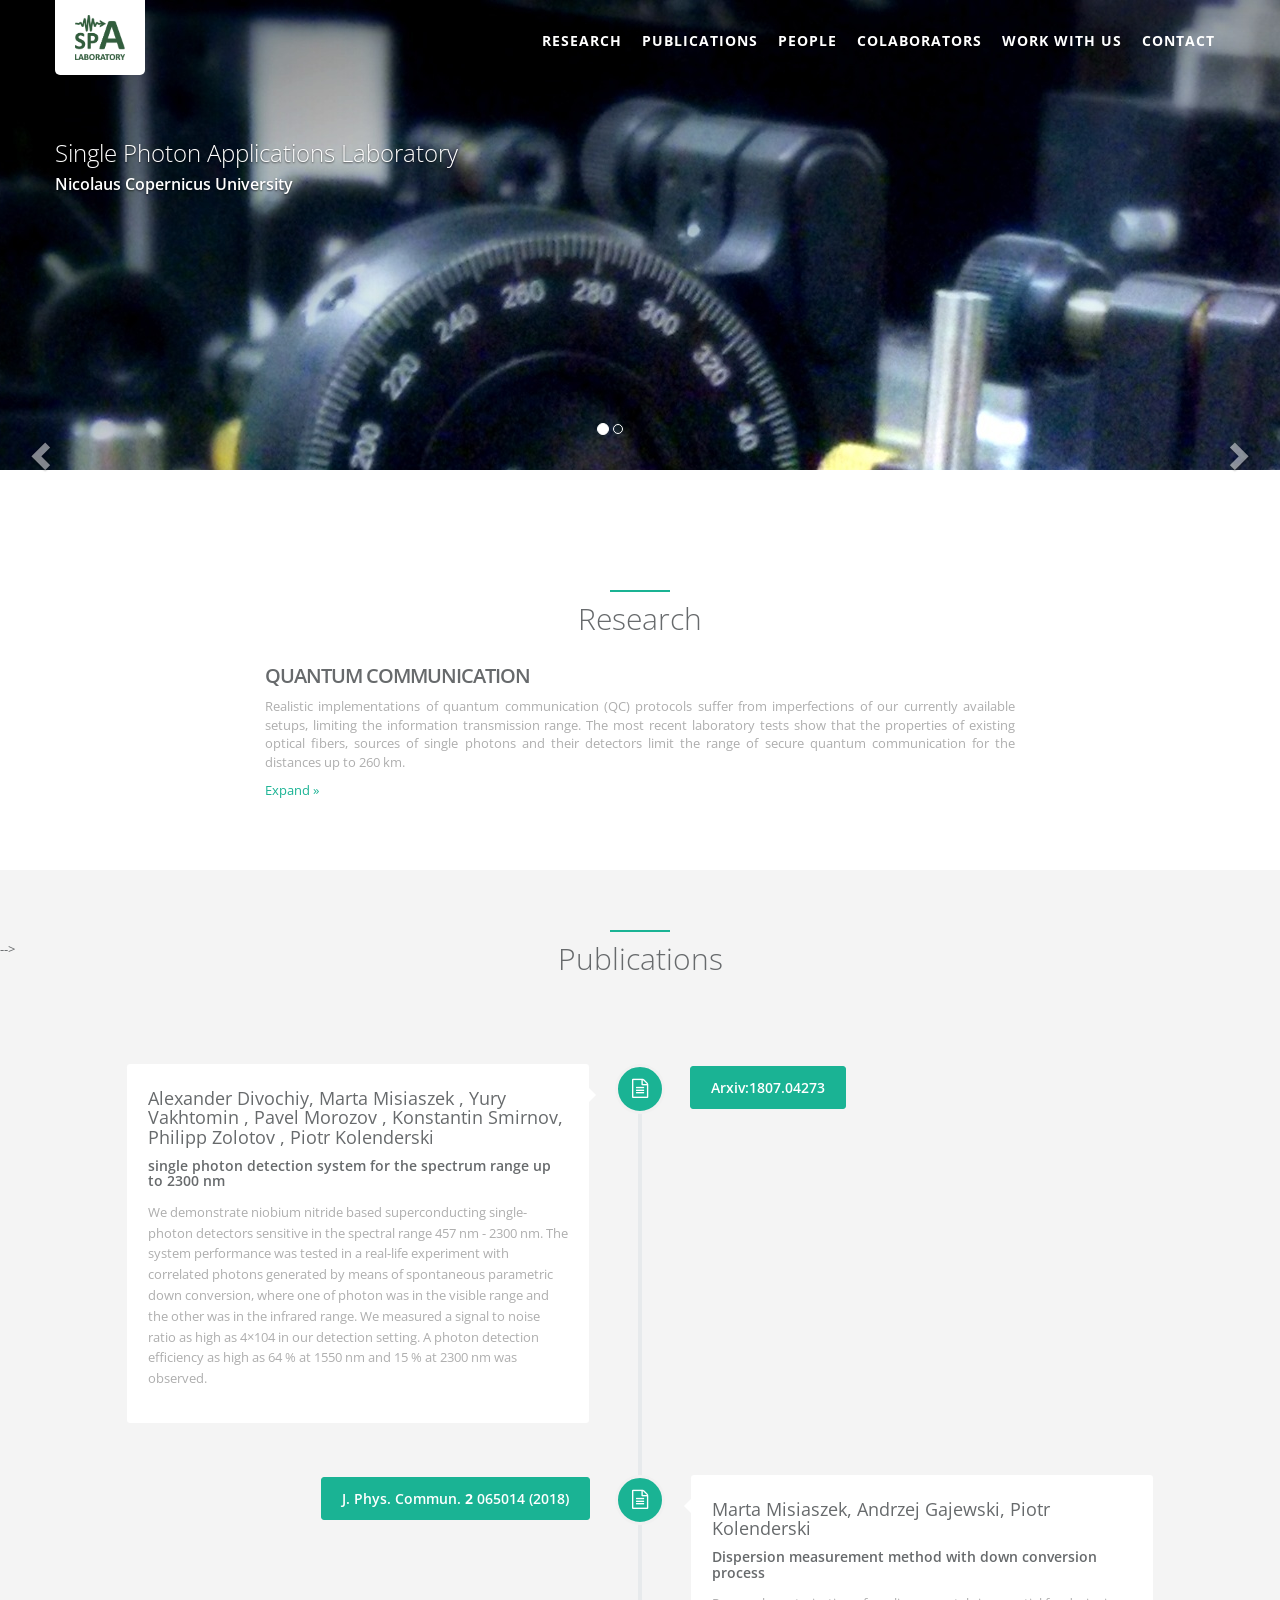
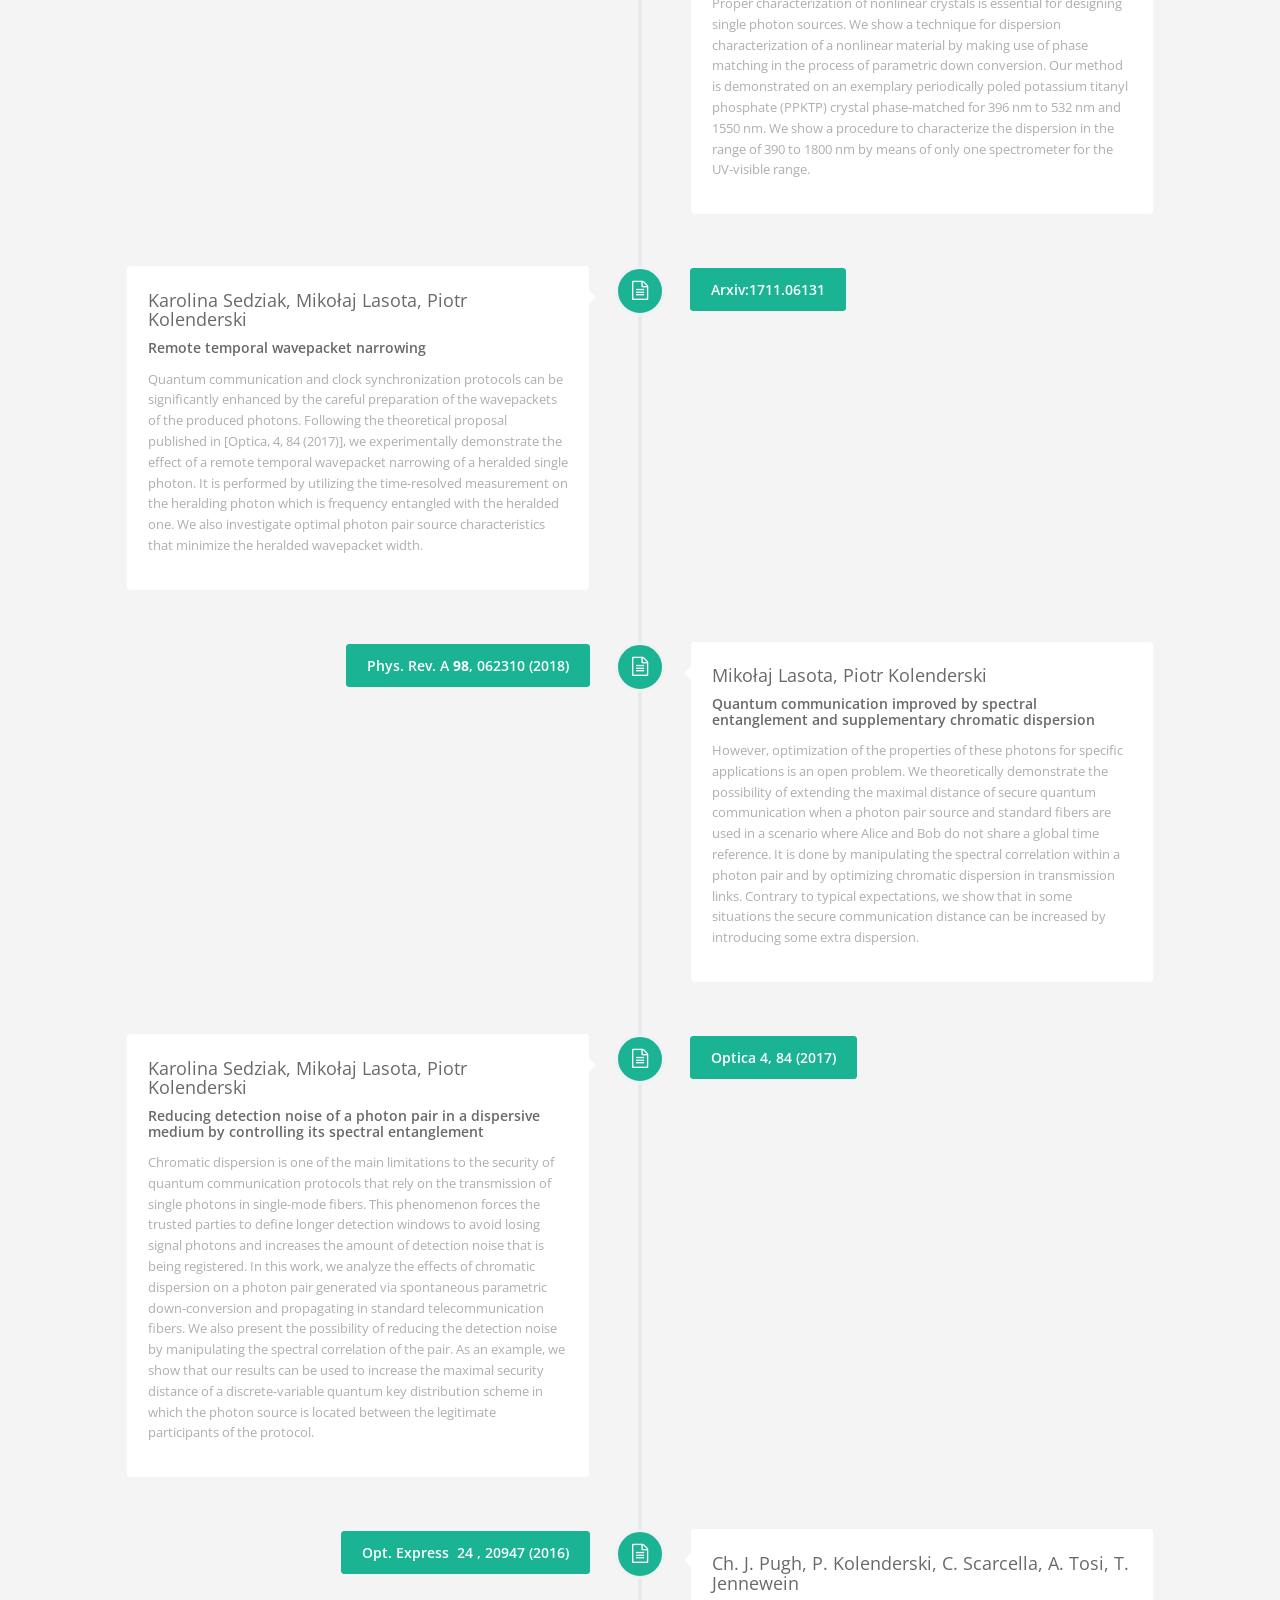
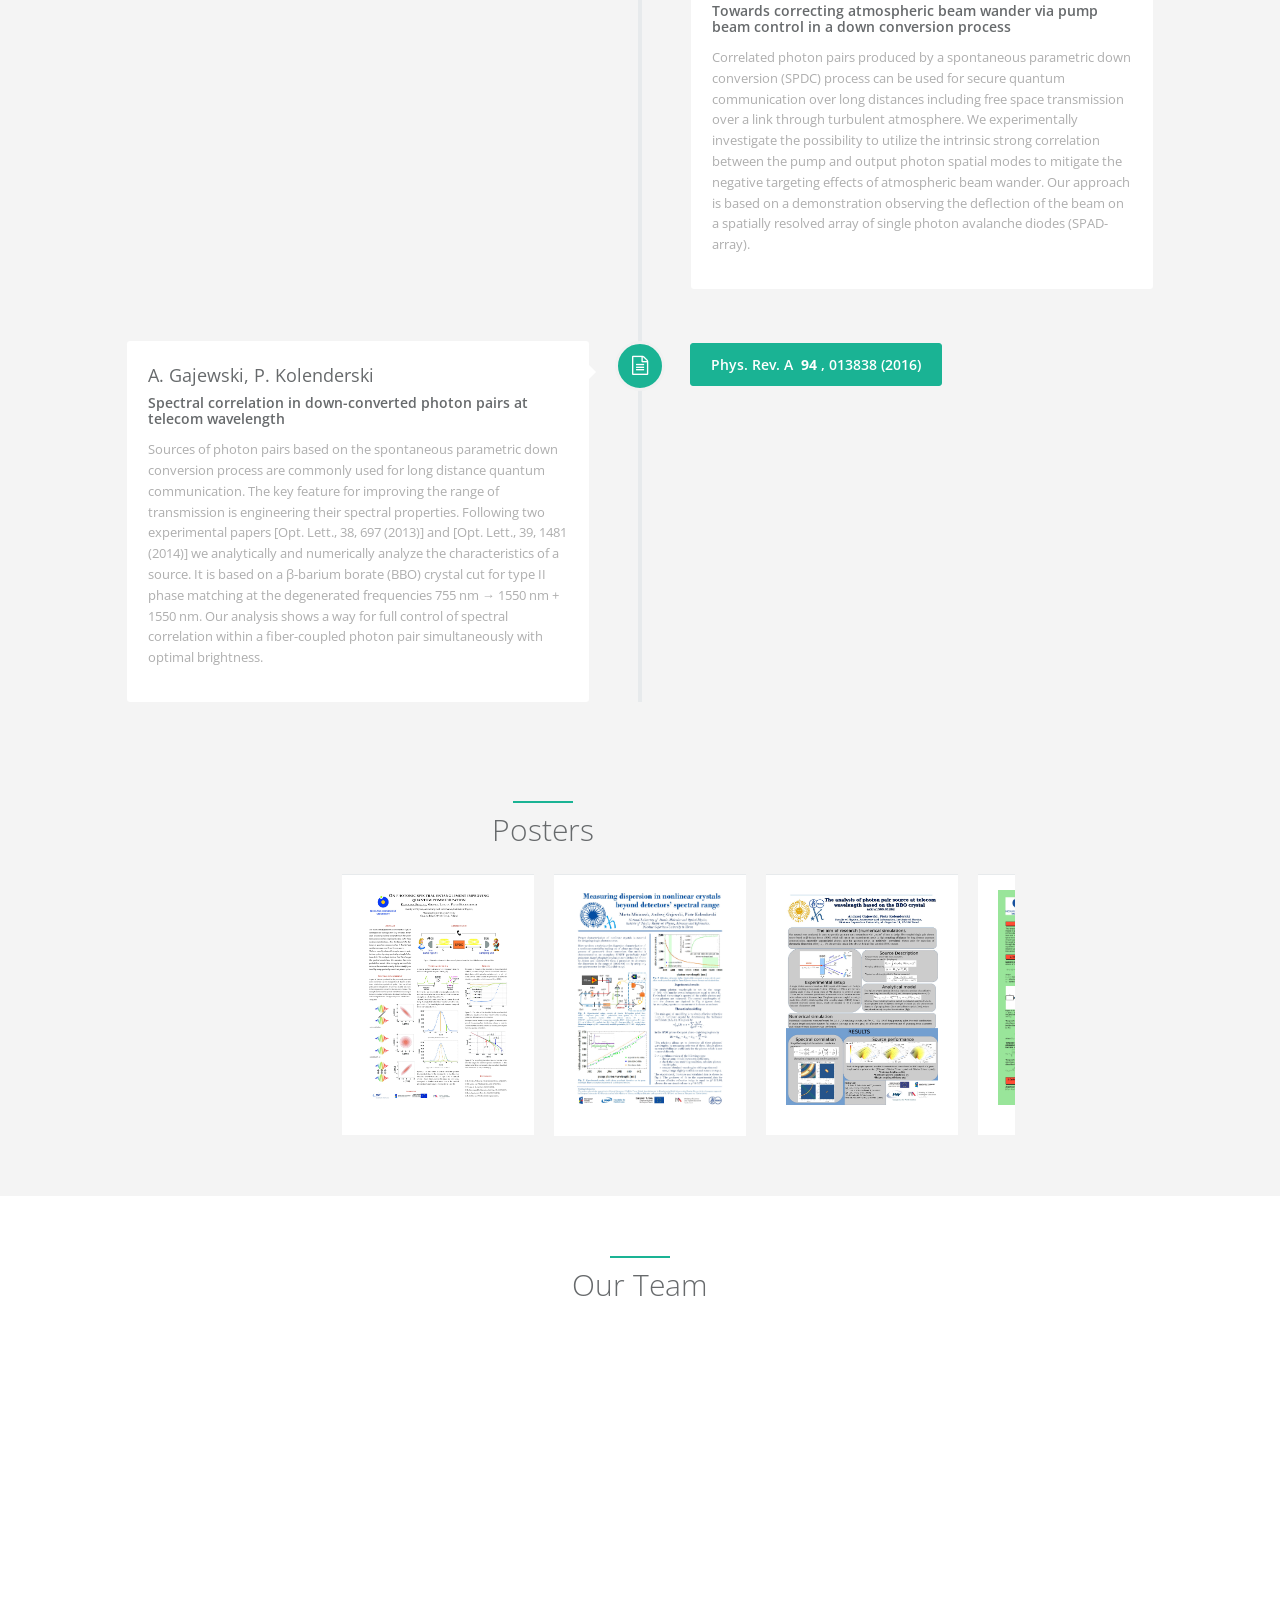
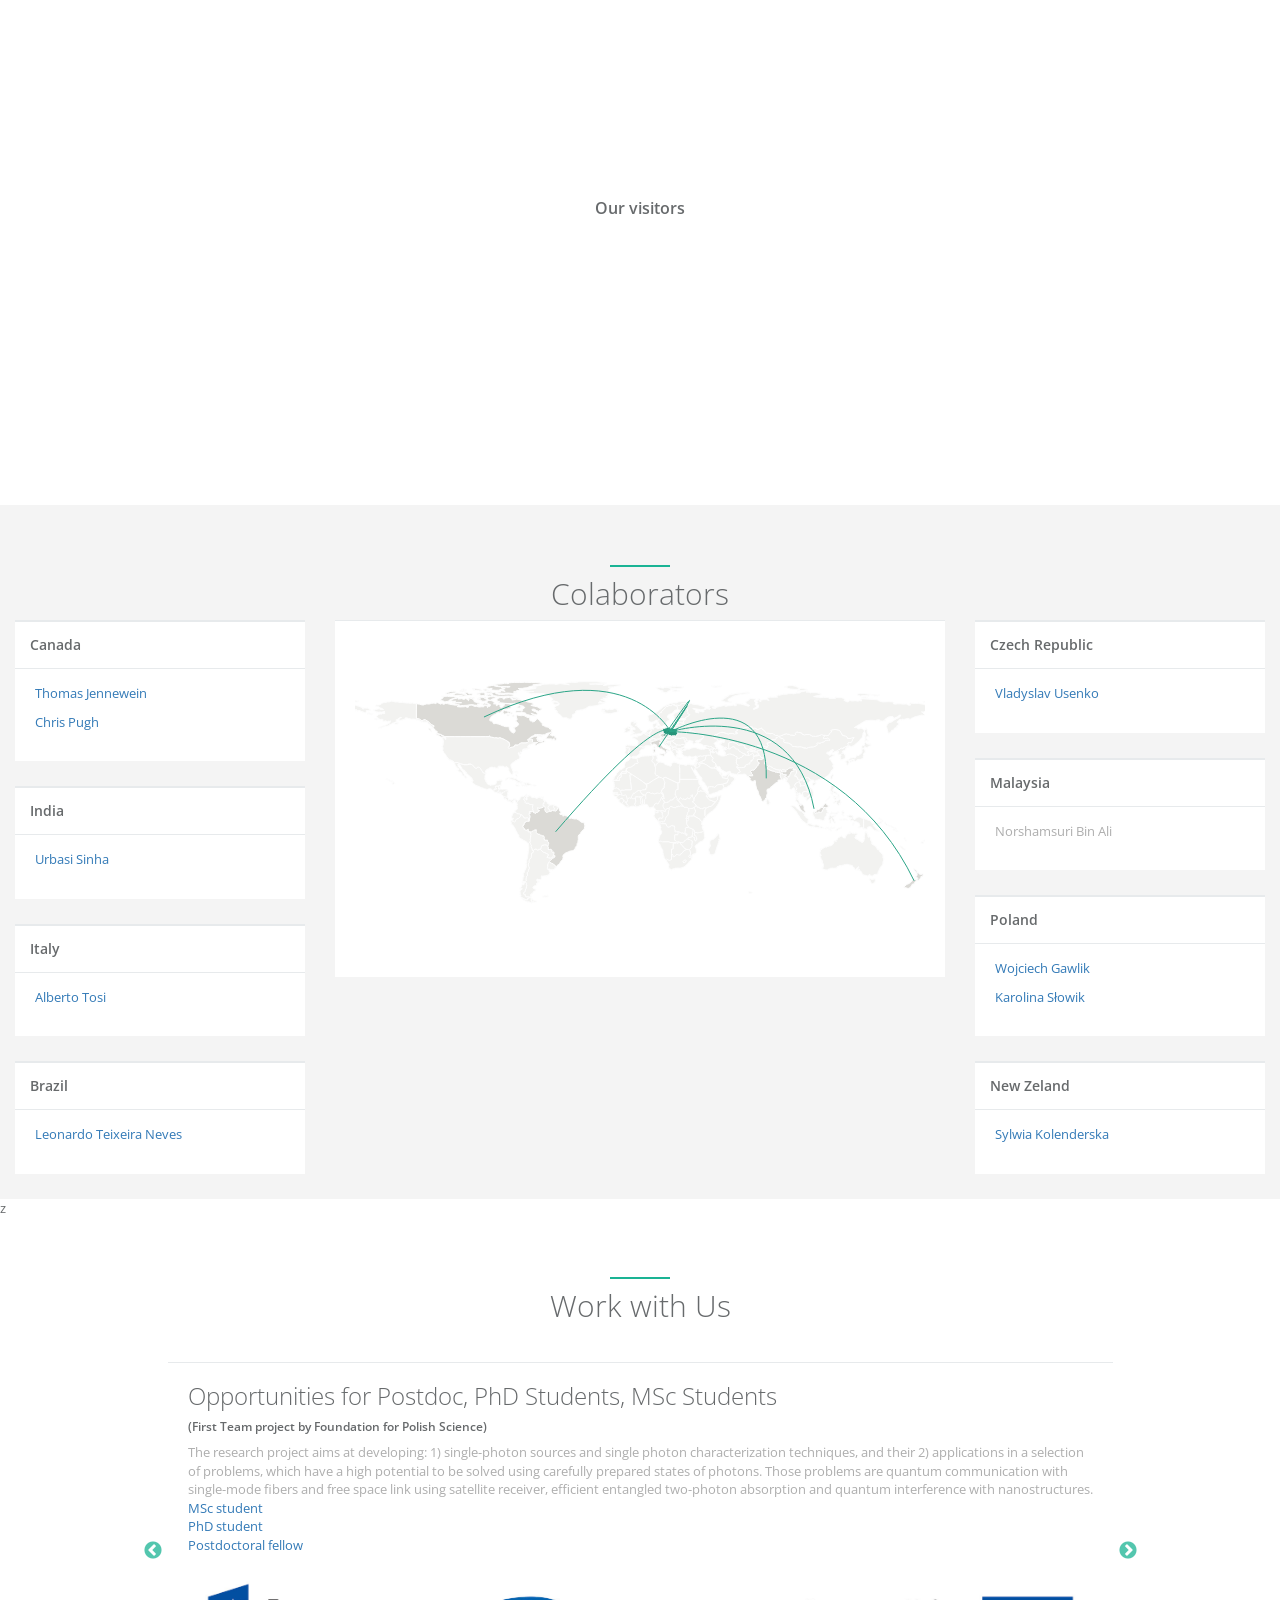
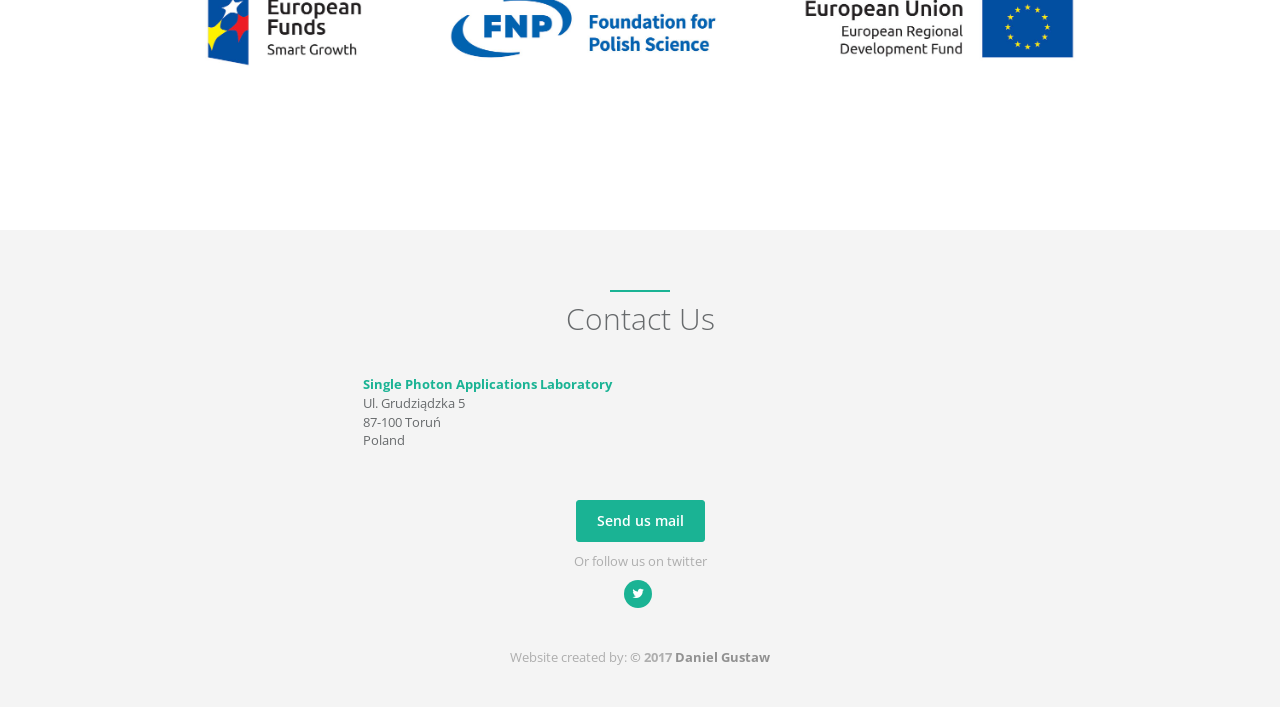
==== index.html @ 95da5988 "" ====
<!DOCTYPE html>
<html lang="en">
<head>
    <meta charset="utf-8">
    <meta http-equiv="X-UA-Compatible" content="IE=edge">
    <meta name="viewport" content="width=device-width, initial-scale=1">
    <meta name="description" content="">
    <meta name="author" content="Piotr Kolenderski" >


    <link rel="apple-touch-icon" sizes="57x57" href="assets/favicon/apple-icon-57x57.png">
    <link rel="apple-touch-icon" sizes="60x60" href="assets/favicon/apple-icon-60x60.png">
    <link rel="apple-touch-icon" sizes="72x72" href="assets/favicon/apple-icon-72x72.png">
    <link rel="apple-touch-icon" sizes="76x76" href="assets/favicon/apple-icon-76x76.png">
    <link rel="apple-touch-icon" sizes="114x114" href="assets/favicon/apple-icon-114x114.png">
    <link rel="apple-touch-icon" sizes="120x120" href="assets/favicon/apple-icon-120x120.png">
    <link rel="apple-touch-icon" sizes="144x144" href="assets/favicon/apple-icon-144x144.png">
    <link rel="apple-touch-icon" sizes="152x152" href="assets/favicon/apple-icon-152x152.png">
    <link rel="apple-touch-icon" sizes="180x180" href="assets/favicon/apple-icon-180x180.png">
    <link rel="icon" type="image/png" sizes="192x192"  href="assets/favicon/android-icon-192x192.png">
    <link rel="icon" type="image/png" sizes="32x32" href="assets/favicon/favicon-32x32.png">
    <link rel="icon" type="image/png" sizes="96x96" href="assets/favicon/favicon-96x96.png">
    <link rel="icon" type="image/png" sizes="16x16" href="assets/favicon/favicon-16x16.png">
    <link rel="manifest" href="assets/favicon/manifest.json">
    <meta name="msapplication-TileColor" content="#ffffff">
    <meta name="msapplication-TileImage" content="/ms-icon-144x144.png">
    <meta name="theme-color" content="#ffffff">

    <title>SPA Lab - Single Photon Applications Laboratory</title>

    <!-- Bootstrap core CSS -->
    <link href="css/bootstrap.min.css" rel="stylesheet">

    <!-- Animation CSS -->
    <link href="css/animate.css" rel="stylesheet">
    <link href="font-awesome/css/font-awesome.min.css" rel="stylesheet">



    <link href="css/plugins/slick/slick.css" rel="stylesheet">
    <link href="css/plugins/slick/slick-theme.css" rel="stylesheet">

    <!-- Custom styles for this template -->
    <link href="css/style.css" rel="stylesheet">



    <style>
        .landing-page .header-back.one {
            background: url('../assets/banner1.jpg') 25% 0 no-repeat;
        }
        .landing-page .header-back.two {
        		background: url('../assets/banner2.jpg') 25% 0 no-repeat;
        }
/*        .landing-page .header-back.three {
        		background: url('../assets/taps2017baner.png') 50% 0 no-repeat;
        } */       
        .landing-page .navbar-default .navbar-brand:hover,
        .landing-page .navbar-default .navbar-brand:focus
        {
            background: #ddd;
        }
        .landing-page .navbar-default .navbar-brand {
            /*background: #179d82;*/
            background: #fff;
        }
        .logo {
            max-height: 45px;
        }
        .in-column {
            max-width: 100%;
        }
        p.article {
            text-align: justify;
            text-justify: inter-word;
        }

        .slick_demo_2 .ibox-content {
            margin: 0 10px;
        }

        img.img-responsive.img-circle{
            height: 150px;
            width: 150px;
        }
        img.img-responsive.img-circle.img-small{
            height: 100px;
            width: 100px;
        }

    </style>
</head>
<body id="page-top" class="landing-page">
<div class="navbar-wrapper">
    <nav class="navbar navbar-default navbar-fixed-top" role="navigation">
        <div class="container">
            <div class="navbar-header page-scroll">
                <button type="button" class="navbar-toggle collapsed" data-toggle="collapse" data-target="#navbar" aria-expanded="false" aria-controls="navbar">
                    <span class="sr-only">Toggle navigation</span>
                    <span class="icon-bar"></span>
                    <span class="icon-bar"></span>
                    <span class="icon-bar"></span>
                </button>
                <a class="navbar-brand" href="index.php">
<!--                    <img class="logo" src="../assets/logo_resized.png" alt="">-->
                    <img class="logo" src="../assets/SPAlogo.png" alt="">
                </a>
            </div>
            <div id="navbar" class="navbar-collapse collapse">
                <ul class="nav navbar-nav navbar-right">
                    <li><a class="page-scroll" href="#research">Research</a></li>
                    <li><a class="page-scroll" href="#publications">Publications</a></li>
                    <li><a class="page-scroll" href="#team">People</a></li>
                    <li><a class="page-scroll" href="#collaborators">Colaborators</a></li>
                    <li><a class="page-scroll" href="#work-with-us">Work with Us</a></li>
                    <li><a class="page-scroll" href="#contact">Contact</a></li>
                </ul>
            </div>
        </div>
    </nav>
</div>
<div id="inSlider" class="carousel carousel-fade" data-ride="carousel">
    <ol class="carousel-indicators">
        <li data-target="#inSlider" data-slide-to="0" class="active"></li>
        <li data-target="#inSlider" data-slide-to="2"></li>
    </ol>
    <div class="carousel-inner" role="listbox">
        
        <div class="item active">
            <div class="container">
                <div class="carousel-caption">
                    <h2>Single Photon Applications Laboratory<br/></h2>
                    <h3>Nicolaus Copernicus University</h3>
<!--                    <p>
                        <a class="btn btn-lg btn-primary" href="#" role="button">READ MORE</a>
                        <a class="caption-link" href="#" role="button">Inspinia Theme</a>
                    </p>-->
                </div>
<!--                <div class="carousel-image wow zoomIn">
                    <img src="img/landing/laptop.png" alt="laptop"/>
                </div>-->
            </div>
            <!-- Set background for slide in css -->
				<div class="header-back one"></div>           
       </div>
       
        <div class="item">
            <div class="container">
                <div class="carousel-caption">
                    <h2>Single Photon Applications Laboratory<br/></h2>
                    <h3>Nicolaus Copernicus University</h3>
<!--                    <p>
                        <a class="btn btn-lg btn-primary" href="#" role="button">READ MORE</a>
                        <a class="caption-link" href="#" role="button">Inspinia Theme</a>
                    </p>-->
                </div>
<!--                <div class="carousel-image wow zoomIn">
                    <img src="img/landing/laptop.png" alt="laptop"/>
                </div>-->
            </div>
            <!-- Set background for slide in css -->
				<div class="header-back two	"></div>           
       </div>       
       
<!--        <div class="item">
            <div class="container">
                <div class="carousel-caption">
                    <h2>The 2nd edition of the <a target=_blank href="https://www.fizyka.umk.pl/taps">TAPS program</a> open for applications.<br/></h2>
                </div>

            </div>
            <!-- Set background for slide in css -->
				<div class="header-back three	"></div>           
       </div>          -->

    </div>
    <a class="left carousel-control" href="#inSlider" role="button" data-slide="prev">
        <span class="glyphicon glyphicon-chevron-left" aria-hidden="true"></span>
        <span class="sr-only">Previous</span>
    </a>
    <a class="right carousel-control" href="#inSlider" role="button" data-slide="next">
        <span class="glyphicon glyphicon-chevron-right" aria-hidden="true"></span>
        <span class="sr-only">Next</span>
    </a>
</div>
<!--Bootstrap docs about columns-->
<!--https://getbootstrap.com/docs/3.3/examples/grid/-->

<section id="research" class="container services">
    <div class="row">
        <div class="col-lg-12 text-center">
            <div class="navy-line"></div>
            <h1>Research</h1>
            <!--<p>Donec sed odio dui. Etiam porta sem malesuada magna mollis euismod. </p>-->
        </div>
    </div>
    <div class="row">
        <div class="col-sm-8 col-sm-offset-2">
            <h2>Quantum Communication</h2>
            <p data-id="1" class="article">
                <span>Realistic implementations of quantum communication (QC) protocols suffer from imperfections of our currently available setups, limiting the information transmission range. The most recent laboratory tests show that the properties of existing optical fibers, sources of single photons and their detectors limit the range of secure quantum communication for the distances up to 260 km. </span>
                <span class="hidden">
                <span>Due to a very good quality of the emitted light, huge flexibility in terms of its wavelength and relatively low cost, the most popular realistic single-photon sources are based on the spontaneous parametric down- conversion (SPDC) process. This kind of devices produce entangled pairs of photons, out of which one photon (called idler) can be sent to a heralding detector in the QC implementations and the other one (signal) can be used to distribute the secure key. Photons belonging to a given pair can be correlated in many degrees of freedom. Typically, they exhibit so-called spectral anticorrelations, which means that a little deviation of the frequency of signal photon from its central value corresponds to a similar deviation of the frequency of idler photon, but in the opposite direction. However, it is possible to generate two-photon states with positive spectral correlations
                    [<a target="_blank" href="https://www.osapublishing.org/abstract.cfm?uri=ol-39-6-1481">Opt. Lett., 39, 1481 (2014)</a>,
                    <a target="_blank" href="https://journals.aps.org/pra/abstract/10.1103/PhysRevA.94.013838" >Phys. Rev. A ​ <b>94</b>​ , 013838 (2016)</a>]. In this situation, the frequencies of signal and idler photons are always shifted in the same direction. Such a feature of a pair of photons can be  used to reduce unwanted noise when transmitting information over long distances in fibers [<a target="_blank" href="https://www.osapublishing.org/optica/abstract.cfm?uri=optica-4-1-84">Optica, 4, 84 (2017)</a>, <a target="_blank" href="https://arxiv.org/abs/1702.05165" >Arxiv:1702.05165</a>].</span>
                <img class="in-column" src="assets/qc-article.jpg" alt="">
            </span>
            </p>
            <p><a data-id="1" class="toggle-article navy-link" role="button">Expand &raquo;</a></p>
        </div>

        <!--<div class="col-sm-6">-->
        <!--<h2>Quantum Communication</h2>-->
        <!--<p data-id="2" class="article">-->
        <!--<span>Realistic implementations of quantum communication (QC) protocols suffer from imperfections of our currently available setups, limiting the information transmission range.</span>-->
        <!--<span class="hidden">-->
        <!--<span>The most recent laboratory tests show that the properties of existing optical fibers, sources of single photons and their detectors limit the range of secure quantum communication for the distances up to 260 km. Due to a very good quality of the emitted light, huge flexibility in terms of its wavelength and relatively low cost, the most popular realistic single-photon sources are based on the spontaneous parametric down- conversion (SPDC) process. This kind of devices produce entangled pairs of photons, out of which one photon (called idler) can be sent to a heralding detector in the QC implementations and the other one (signal) can be used to distribute the secure key. Photons belonging to a given pair can be correlated in many degrees of freedom. Typically, they exhibit so-called spectral anticorrelations, which means that a little deviation of the frequency of signal photon from its central value corresponds to a similar deviation of the frequency of idler photon, but in the opposite direction. However, it is possible to generate two-photon states with positive spectral correlations-->
        <!--[<a target="_blank" href="https://www.osapublishing.org/abstract.cfm?uri=ol-39-6-1481">Opt. Lett., 39, 1481 (2014)</a>,-->
        <!--Phys. Rev. A ​ 94​ , 013838 (2016)]. In this situation, the frequencies of signal and idler photons are always shifted in the same direction. Such a feature of a pair of photons can be  used to reduce unwanted noise when transmitting information over long distances in fibers [Optica, 4, 84 (2017), arXiv:1702.05165 ].</span>-->
        <!--<img class="in-column" src="assets/qc-article.jpg" alt="">-->
        <!--</span>-->
        <!--</p>-->
        <!--<p><a data-id="2" class="toggle-article navy-link" role="button">Expand &raquo;</a></p>-->
        <!--</div>-->

    </div>
</section>


<section id="publications" class="timeline gray-section">
    <div class="container">
        <div class="row">
            <div class="col-lg-12 text-center">
                <div class="navy-line"></div>
                <h1>Publications</h1>
                <!--<p>Donec sed odio dui. Etiam porta sem malesuada magna mollis euismod. </p>-->
            </div>
        </div>
        <div class="row features-block">

            <div class="col-lg-12">
                <div id="vertical-timeline" class="vertical-container light-timeline center-orientation">
                
         <!--FROM THIS-->
                    <div class="vertical-timeline-block">
                        <div class="vertical-timeline-icon navy-bg">
                            <i class="fa fa-file-text-o"></i>
                        </div>

                        <div class="vertical-timeline-content">
                            <h2>Alexander Divochiy, Marta Misiaszek , Yury Vakhtomin , Pavel Morozov , Konstantin Smirnov, Philipp Zolotov , Piotr Kolenderski </h2>
                            <h4>single photon detection system for the spectrum range up to 2300 nm</h4>
                            <p>We demonstrate niobium nitride based superconducting single-photon detectors sensitive in the spectral range 457 nm - 2300 nm. The system performance was tested in a real-life experiment with correlated photons generated by means of spontaneous parametric down conversion, where one of photon was in the visible range and the other was in the infrared range. We measured a signal to noise ratio as high as 4×104 in our detection setting. A photon detection efficiency as high as 64 % at 1550 nm and 15 % at 2300 nm was observed. </p>
                            <span class="vertical-date">
                                <!--Today <br/> -->
                                <!--<small class="date-padded-down">02.2017</small> -->
                                <a target="_blank" href="https://arxiv.org/abs/1807.04273" class="btn btn-xs btn-primary">Arxiv:1807.04273</a>

                            </span>
                        </div>
                    </div>
                    <!--TO THIS-->                
                
                
                    <!--FROM THIS-->
                    <div class="vertical-timeline-block">
                        <div class="vertical-timeline-icon navy-bg">
                            <i class="fa fa-file-text-o"></i>
                        </div>

           



                        <div class="vertical-timeline-content">
                            <h2>Marta Misiaszek, Andrzej Gajewski, Piotr Kolenderski</h2>
                            <h4>Dispersion measurement method with down conversion process</h4>
                            <p>Proper characterization of nonlinear crystals is essential for designing single photon sources. We show a technique for dispersion characterization of a nonlinear material by making use of phase matching in the process of parametric down conversion. Our method is demonstrated on an exemplary periodically poled potassium titanyl phosphate (PPKTP) crystal phase-matched for 396 nm to 532 nm and 1550 nm. We show a procedure to characterize the dispersion in the range of 390 to 1800 nm by means of only one spectrometer for the UV-visible range. </p>
                            <span class="vertical-date">
                                <!--Today <br/> -->
                                <!--<small class="date-padded-down">02.2017</small> -->
                                <a target="_blank" href="http://iopscience.iop.org/article/10.1088/2399-6528/aaccac/meta" class="btn btn-xs btn-primary"> J. Phys. Commun. <b>2</b> 065014 (2018)</a>

                            </span>
                        </div>
                    </div>
                    <!--TO THIS-->


                    <!--FROM THIS-->
                    <div class="vertical-timeline-block">
                        <div class="vertical-timeline-icon navy-bg">
                            <i class="fa fa-file-text-o"></i>
                        </div>

                        <div class="vertical-timeline-content">
                            <h2>Karolina Sedziak, Mikołaj Lasota, Piotr Kolenderski</h2>
                            <h4>Remote temporal wavepacket narrowing</h4>
                            <p>Quantum communication and clock synchronization protocols can be significantly enhanced by the careful preparation of the wavepackets of the produced photons. Following the theoretical proposal published in [Optica, 4, 84 (2017)], we experimentally demonstrate the effect of a remote temporal wavepacket narrowing of a heralded single photon. It is performed by utilizing the time-resolved measurement on the heralding photon which is frequency entangled with the heralded one. We also investigate optimal photon pair source characteristics that minimize the heralded wavepacket width. </p>
                            <span class="vertical-date">
                                <!--Today <br/> -->
                                <!--<small class="date-padded-down">02.2017</small> -->
                                <a target="_blank" href="https://arxiv.org/abs/1711.06131" class="btn btn-xs btn-primary">Arxiv:1711.06131</a>

                            </span>
                        </div>
                    </div>
                    <!--TO THIS-->


                    <!--FROM THIS-->
                    <div class="vertical-timeline-block">
                        <div class="vertical-timeline-icon navy-bg">
                            <i class="fa fa-file-text-o"></i>
                        </div>

                        <div class="vertical-timeline-content">
                            <h2>Mikołaj Lasota, Piotr Kolenderski</h2>
                            <h4>Quantum communication improved by spectral entanglement and supplementary chromatic dispersion</h4>
                            <p>
However, optimization of the properties of these photons for specific applications is an open problem. We theoretically demonstrate the possibility of extending the maximal distance of secure quantum communication when a photon pair source and standard fibers are used in a scenario where Alice and Bob do not share a global time reference. It is done by manipulating the spectral correlation within a photon pair and by optimizing chromatic dispersion in transmission links. Contrary to typical expectations, we show that in some situations the secure communication distance can be increased by introducing some extra dispersion.                            </p>
                            <span class="vertical-date">
                                <!--Today <br/> -->
                                <!--<small class="date-padded-down">02.2017</small> -->
                                <a target="_blank" href="https://doi.org/10.1103/PhysRevA.98.062310" class="btn btn-xs btn-primary">Phys. Rev. A <b>98</b>, 062310 (2018) </a>

                            </span>
                        </div>
                    </div>
                    <!--TO THIS-->

                    <div class="vertical-timeline-block">
                        <div class="vertical-timeline-icon navy-bg">
                            <i class="fa fa-file-text-o"></i>
                        </div>

                        <div class="vertical-timeline-content">
                            <h2>Karolina Sedziak, Mikołaj Lasota, Piotr Kolenderski</h2>
                            <h4>Reducing detection noise of a photon pair in a dispersive medium by controlling its spectral entanglement </h4>
                            <p>Chromatic dispersion is one of the main limitations to the security of quantum communication protocols that rely on the transmission of single photons in single-mode fibers. This phenomenon forces the trusted parties to define longer detection windows to avoid losing signal photons and increases the amount of detection noise that is being registered. In this work, we analyze the effects of chromatic dispersion on a photon pair generated via spontaneous parametric down-conversion and propagating in standard telecommunication fibers. We also present the possibility of reducing the detection noise by manipulating the spectral correlation of the pair. As an example, we show that our results can be used to increase the maximal security distance of a discrete-variable quantum key distribution scheme in which the photon source is located between the legitimate participants of the protocol.
                            </p>
                            <span class="vertical-date">
                                <!--Today <br/> -->
                                <!--<small class="date-padded-down">02.2017</small> -->
				<a target="_blank" href="https://www.osapublishing.org/optica/abstract.cfm?uri=optica-4-1-84" class="btn btn-xs btn-primary"> Optica 4, 84 (2017)</a><br>
                               <!-- <a target="_blank" href="https://arxiv.org/abs/1607.01783" class="btn btn-xs btn-primary"> arXiv:1607.01783</a>-->

                            </span>
                        </div>
                    </div>


                    <!--FROM THIS-->
                    <div class="vertical-timeline-block">
                        <div class="vertical-timeline-icon navy-bg">
                            <i class="fa fa-file-text-o"></i>
                        </div>

                        <div class="vertical-timeline-content">
                            <h2>Ch. J. Pugh, P. Kolenderski, C. Scarcella, A. Tosi, T. Jennewein</h2>
                            <h4>Towards correcting atmospheric beam wander via pump beam control in a down conversion process </h4>
                            <p>
Correlated photon pairs produced by a spontaneous parametric down conversion (SPDC) process can be used for secure quantum communication over long distances including free space transmission over a link through turbulent atmosphere. We experimentally investigate the possibility to utilize the intrinsic strong correlation between the pump and output photon spatial modes to mitigate the negative targeting effects of atmospheric beam wander. Our approach is based on a demonstration observing the deflection of the beam on a spatially resolved array of single photon avalanche diodes (SPAD-array). 
                            </p>
                            <span class="vertical-date">
                                <!--Today <br/> -->
                                <!--<small class="date-padded-down">02.2017</small> -->
                                <a target="_blank" href="https://www.osapublishing.org/oe/abstract.cfm?uri=oe-24-18-20947" class="btn btn-xs btn-primary">Opt. Express ​ 24​ , 20947 (2016)</a>

                            </span>
                        </div>
                    </div>
                    <!--TO THIS-->


                    <!--FROM THIS-->
                    <div class="vertical-timeline-block">
                        <div class="vertical-timeline-icon navy-bg">
                            <i class="fa fa-file-text-o"></i>
                        </div>

                        <div class="vertical-timeline-content">
                            <h2> A. Gajewski, P. Kolenderski
</h2>
                            <h4>Spectral correlation in down-converted photon pairs at telecom wavelength
</h4>
                            <p>
Sources of photon pairs based on the spontaneous parametric down conversion process are commonly used for long distance quantum communication. The key feature for improving the range of transmission is engineering their spectral properties. Following two experimental papers [Opt. Lett., 38, 697 (2013)] and [Opt. Lett., 39, 1481 (2014)] we analytically and numerically analyze the characteristics of a source. It is based on a β-barium borate (BBO) crystal cut for type II phase matching at the degenerated frequencies 755 nm → 1550 nm + 1550 nm. Our analysis shows a way for full control of spectral correlation within a fiber-coupled photon pair simultaneously with optimal brightness. 
                            </p>
                            <span class="vertical-date">
                                <!--Today <br/> -->
                                <!--<small class="date-padded-down">02.2017</small> -->
                                <a target="_blank" href="https://journals.aps.org/pra/abstract/10.1103/PhysRevA.94.013838" class="btn btn-xs btn-primary">Phys. Rev. A ​ <b>94</b>​ , 013838 (2016)</a>

                            </span>
                        </div>
                    </div>
                    <!--TO THIS-->


                </div>
            </div>

        </div>




        <div class="row">
            <div class="col-lg-10 col-lg-offset-0	">


                <div class="row">
                    <div class="col-lg-12 text-center">
                        <div class="navy-line"></div>
                        <h1>Posters</h1>
                        <!--<p>Donec sed odio dui. Etiam porta sem malesuada magna mollis euismod. </p>-->
                    </div>
                </div>
                <br>


                <div class="slick_demo_2">
                     <div>
                        <div class="ibox-content">
                           <!--  <h2>Poster 1</h2> -->
                            <p>
                                <a target="_blank" href="assets/Poster-2017-08-ChromaticDispersion-CLEO-PR.pdf">
                                    <img class="in-column" src="assets/Poster-2017-08-ChromaticDispersion-CLEO-PR.jpg" alt="">
                                </a>
                            </p>
                        </div>
                    </div> 
                    <div>
                        <div class="ibox-content">
                           <!--  <h2>Poster 1</h2> -->
                            <p>
                                <a target="_blank" href="assets/Poster-2017-02-Sellmeier-Prague.pdf">
                                    <img class="in-column" src="assets/Poster-2017-02-Sellmeier-Prague.jpg" alt="">
                                </a>
                            </p>
                        </div>
                    </div>
                     <div>
                        <div class="ibox-content">
                           <!--  <h2>Poster 1</h2> -->
                            <p>
                                <a target="_blank" href="assets/Poster-2017-SPDC-SPIE-EUROPE.pdf">
                                    <img class="in-column" src="assets/Poster-2017-SPDC-SPIE-EUROPE.jpg" alt="">
                                </a>
                            </p>
                        </div>
                    </div>
                     <div>
                        <div class="ibox-content">
                           <!--  <h2>Poster 1</h2> -->
                            <p>
                                <a target="_blank" href="assets/Poster-2018-LDQC-QCMC.pdf">
                                    <img class="in-column" src="assets/Poster-2018-LDQC-QCMC.jpg" alt="">
                                </a>
                            </p>
                        </div>
                    </div>
                    
                    
                    

                </div>
            </div>
        </div>

    </div> 

</section>


<section id="team" class="team">
    <div class="container">
        <div class="row m-b-lg">
            <div class="col-lg-12 text-center">
                <div class="navy-line"></div>
                <h1>Our Team</h1>
                <!--<p>We are studying awesome aspects of quantum word.</p>-->
            </div>
        </div>
        <div class="row">
            <div class="col-sm-4 wow fadeInLeft">
                <div class="team-member">
                    <img src="assets/MikolajLasoota.jpg" class="img-responsive img-circle img-small" alt="">
                    <h4><span class="navy">Mikołaj</span> Lasota</h4>
                    <p>Postdoctoral fellow </p>
<!--                    <ul class="list-inline social-icon">
                        <li><a href="#"><i class="fa fa-twitter"></i></a>
                        </li>
                        <li><a href="#"><i class="fa fa-facebook"></i></a>
                        </li>
                        <li><a href="#"><i class="fa fa-linkedin"></i></a>
                        </li>
                    </ul>-->
                </div>
            </div>
            <div class="col-sm-4">
                <div class="team-member wow zoomIn">
                    <img src="assets/piotr_square.png" class="img-responsive img-circle" alt="">
                    <h4><span class="navy">Piotr</span> Kolenderski</h4>
                    <p>Principal investigator</p>
                    <ul class="list-inline social-icon">
                        <li><a target="_blank" href="https://twitter.com/pkolenderski"><i class="fa fa-twitter"></i></a>
                        </li>
                        <li><a target="_blank" href="https://www.facebook.com/piotr.kolenderski"><i class="fa fa-facebook"></i></a>
                        </li>
                    </ul>
                </div>
            </div>
            <div class="col-sm-4 wow fadeInRight">
                <div class="team-member">
                    <img src="assets/marta_square.png" class="img-responsive img-circle img-small" alt="">
                    <h4><span class="navy">Marta</span> Misiaszek</h4>
                    <p>PhD student</p>
<!--                    <ul class="list-inline social-icon">
                        <li><a href="#"><i class="fa fa-twitter"></i></a>
                        </li>
                        <li><a target="_blank" href="#"><i class="fa fa-facebook"></i></a>
                        </li>
                    </ul>-->
                </div>
            </div>
        </div>

        <br>

        <div class="row">
            <div class="col-sm-3 wow fadeInLeft">
                <div class="team-member">
                    <img src="assets/AndrzejGajewski.jpg" class="img-responsive img-circle img-small" alt="">
                    <h4><span class="navy">Andrzej</span> Gajewski</h4>
                    <p>PhD student </p>
<!--                    <ul class="list-inline social-icon">
                        <li><a href="#"><i class="fa fa-twitter"></i></a>
                        </li>
                        <li><a href="#"><i class="fa fa-facebook"></i></a>
                        </li>
                        <li><a href="#"><i class="fa fa-linkedin"></i></a>
                        </li>
                    </ul>-->
                </div>
            </div>

            <div class="col-sm-3 wow fadeInDown">
                <div class="team-member">
                    <img src="assets/KarolinaSedziak_resized.jpg" class="img-responsive img-circle img-small" alt="">
                    <h4><span class="navy">Karolina</span> Sedziak</h4>
                    <p>PhD student</p>
<!--                    <ul class="list-inline social-icon">
                        <li><a href="#"><i class="fa fa-twitter"></i></a>
                        </li>
                        <li><a href="#"><i class="fa fa-facebook"></i></a>
                        </li>
                        <li><a href="#"><i class="fa fa-linkedin"></i></a>
                        </li>
                    </ul>-->
                </div>
            </div>

            <div class="col-sm-3 wow fadeInRight">
                <div class="team-member">
                    <img src="assets/MariaGieysztor.jpg" class="img-responsive img-circle img-small" alt="">
                    <h4><span class="navy">Maria</span> Gieysztor</h4>
                    <p>PhD student</p>
<!--                    <ul class="list-inline social-icon">
                        <li><a href="#"><i class="fa fa-twitter"></i></a>
                        </li>
                        <li><a href="#"><i class="fa fa-facebook"></i></a>
                        </li>
                        <li><a href="#"><i class="fa fa-linkedin"></i></a>
                        </li>
                    </ul>-->
                </div>
            </div>
            
            <div class="col-sm-3 wow fadeInRight">
                <div class="team-member">
                    <img src="assets/JakubSzlachetka.jpg" class="img-responsive img-circle img-small" alt="">
                    <h4><span class="navy">Jakub</span> Szlachetka</h4>
                    <p>student</p>
<!--                    <ul class="list-inline social-icon">
                        <li><a href="#"><i class="fa fa-twitter"></i></a>
                        </li>
                        <li><a href="#"><i class="fa fa-facebook"></i></a>
                        </li>
                        <li><a href="#"><i class="fa fa-linkedin"></i></a>
                        </li>
                    </ul>-->
                </div>
            </div>            
            
            
        </div>


       <div class="row">
        <div class="col-lg-8 col-lg-offset-2 text-center m-t-lg m-b-lg">
        <h3>Our visitors</h3>
        </div>
        </div>
        
         <div class="row">
         
            <div class="col-sm-3 wow fadeInRight">
                <div class="team-member">
                    <img src="assets/nophoto.jpg" class="img-responsive img-circle img-small" alt="">
                    <h4><span class="navy">Joscelyn </span> van der Veen</h4>
                    <p>student, Canada</p>
                    <p>September, 2018 - April, 2019</p>
                </div>
            </div>      
            
            <div class="col-sm-3 wow fadeInRight">
                <div class="team-member">
                    <img src="assets/nophoto.jpg" class="img-responsive img-circle img-small" alt="">
                    <h4><span class="navy">Jacob</span> Goddard</h4>
                    <p>student, Canada</p>
                    <p>January - August, 2018</p>
                </div>
            </div>       
         
            <div class="col-sm-3 wow fadeInRight">
                <div class="team-member">
                    <img src="assets/nophoto.jpg" class="img-responsive img-circle img-small" alt="">
                    <h4><span class="navy">Mario</span> Fernandes</h4>
                    <p>PhD Student, Brasil</p>
                    <p>July, 2018</p>
                </div>
            </div>   
         
        
       
            <div class="col-sm-3 wow fadeInRight">
                <div class="team-member">
                    <img src="assets/nophoto.jpg" class="img-responsive img-circle img-small" alt="">
                    <h4><span class="navy">Tim</span> Whittaker</h4>
                    <p>student, Canada</p>
                    <p>June - August, 2017</p>
                </div>
            </div>   
           
           </div>  
           
    </div>
</section>



<section id="collaborators" class="container-fluid gray-section">
    <div class="row">
        <div class="col-lg-12 text-center">
            <div class="navy-line"></div>
            <h1>Colaborators</h1>
            <!--<p>Donec sed odio dui. Etiam porta sem malesuada magna mollis euismod. </p>-->
        </div>
    </div>

    <div class="row">
    
    <!--"col-md-8"-->
    
    <div class="col-md-3">
				<div class="ibox float-e-margins">
                <div class="ibox-title">
                    <h5>Canada</h5>
                </div>
                <div class="ibox-content">
                    <p><a target=_blank href="https://services.iqc.uwaterloo.ca/people/profile/tjennewe"> Thomas Jennewein</a></p>
		    			  <p><a target=_blank href="https://www.brandonu.ca/physics/person/christopher-pugh/">Chris Pugh</a></p>
                </div>
            </div>
            <div class="ibox float-e-margins">
                <div class="ibox-title">
                    <h5>India</h5>
                </div>
                <div class="ibox-content">
               		<p><a target=_blank href="https://sites.google.com/site/urbasisinha/ ">Urbasi Sinha</a></p>
                </div>
            </div>
            
            <div class="ibox float-e-margins">
                <div class="ibox-title">
                    <h5>Italy</h5>
                </div>
                <div class="ibox-content">
                    <p><a target=_blank href="http://www.everyphotoncounts.com">Alberto Tosi</a></p>
                </div>
            </div>    
            <div class="ibox float-e-margins">
                <div class="ibox-title">
                    <h5>Brazil</h5>
                </div>
                <div class="ibox-content">
               		<p><a target=_blank href="http://www.fisica.ufmg.br/professores/leonardo-teixeira-neves/">Leonardo Teixeira Neves</a></p>
                </div>
            </div>            
            
     </div>  
        <div class="col-sm-6">  <!-- col-sm-offset-3-->
           <div class="ibox float-e-margins">
              <!--  <div class="ibox-title">
                <h5>Map with arc</h5> 
                </div>-->
                <div class="ibox-content">
                    <div id="arc_map"></div>
                </div>
            </div>
        </div>
        
        
        
        <div class="col-md-3">
            <div class="ibox float-e-margins">
                <div class="ibox-title">
                    <h5>Czech Republic</h5>
                </div>
                <div class="ibox-content">
							 <p><a target=_blank href="http://usenko.org/">Vladyslav Usenko</a></p>                
                </div>
            </div>
            <div class="ibox float-e-margins">
                <div class="ibox-title">
                    <h5>Malaysia</h5>
                </div>
                <div class="ibox-content">
                    <p>Norshamsuri Bin Ali</p>
                </div>
            </div>
               <div class="ibox float-e-margins">
            <div class="ibox-title">
                    <h5>Poland</h5>
                </div>
                <div class="ibox-content">
                <p><a target=_blank href="http://zf.if.uj.edu.pl/pl/user/8">Wojciech Gawlik</a></p> 
                
                <p><a target=_blank href="http://www.fizyka.umk.pl/~karolina">Karolina Słowik</a></p>
                </div>
            </div>
            <div class="ibox float-e-margins">
            <div class="ibox-title">
                    <h5>New Zeland</h5>
                </div>
                <div class="ibox-content">
                <p><a target=_blank href="https://unidirectory.auckland.ac.nz/people/profile/s-kolenderska">Sylwia Kolenderska</a></p> 
                </div>
            </div>
        </div>
    </div>
</section>
z
<section id="work-with-us">
    <div class="container">
        <div class="row m-b-lg">
            <div class="col-lg-12 text-center">
                <div class="navy-line"></div>
                <h1>Work with Us</h1>
                <!--<p>Donec sed odio dui. Etiam porta sem malesuada magna mollis euismod.</p>-->
            </div>
        </div>
        <div class="row">
            <div class="col-lg-10 col-lg-offset-1">
                <div class="ibox">
                    <div class="slick_demo_3">
                        <div>
                            <div class="ibox-content">
                                <h2>Opportunities  for Postdoc, PhD Students, MSc Students</h2>
                                <h5>(First Team project by Foundation for Polish Science)</h5>
                                <p>
                                    The research project aims at developing: 1) single-photon sources and single photon characterization techniques, and their 2) applications in a selection of problems, which have a high potential to be solved using carefully prepared states of photons. Those problems are quantum communication with single-mode fibers and free space link using satellite receiver, efficient entangled two-photon absorption and quantum interference with nanostructures.
                                    <br>
                                    <a target=_blank href="assets/FNP-JobOffer-Student-MSc.pdf"> MSc student </a>
                                    <br>
                                    <a target=_blank href="assets/FNP-JobOffer-Student-PhD.pdf"> PhD student</a>
                                    <br>
                                    <a target=_blank href="assets/FNP-JobOffer-PostDoc.pdf"> Postdoctoral fellow</a>
                                </p>
                                <img class="in-column" src="assets/FNP-UE-EN.jpg" alt="">
                            </div>
                        </div>
                        <div>
                            <div class="ibox-content">
                                <h2>Internships</h2>
                                <p>
                                    The Faculty of Physics, Astronomy and Informatics of the Nicolaus Copernicus University in Toruń, Poland, organizes Torun Astrophysics Physics Summer program. Students interested in experimental and/or theoretical quantum optics related to single photon are welcome to apply.  It can be done: <br/> 1)  when the current program edition is active via <a target=_blank href="www.fizyka.umk.pl/taps">TAPS website </a> directly or <br/> 2) all year long at spa@fizyka.umk.pl by sending CV (max. 4 pages) and motivation letter (max. 1 page).
                                </p>
                                <img class="in-column" src="assets/taps2017baner.png" alt="">
                            </div>
                        </div>
                    </div>
                </div>
            </div>
        </div>
    </div>
</section>

<section id="contact" class="contact gray-section">
    <div class="container">
        <div class="row m-b-lg">
            <div class="col-lg-12 text-center">
                <div class="navy-line"></div>
                <h1>Contact Us</h1>
                <!--<p>Donec sed odio dui. Etiam porta sem malesuada magna mollis euismod.</p>-->
            </div>
        </div>
        <div class="row m-b-lg">
            <div class="col-sm-3 col-sm-offset-3">
                <address>
                    <strong><span class="navy">Single Photon Applications Laboratory</span></strong><br/>
                    Ul. Grudziądzka 5<br/>
                    87-100 Toruń<br/>
                    Poland<br/>
                </address>
            </div>
            <!--<div class="col-sm-4">-->
            <!--<p class="text-color">-->
            <!--Consectetur adipisicing elit. Aut eaque, totam corporis laboriosam veritatis quis ad perspiciatis, totam corporis laboriosam veritatis, consectetur adipisicing elit quos non quis ad perspiciatis, totam corporis ea,-->
            <!--</p>-->
            <!--</div>-->
        </div>
        <div class="row">
            <div class="col-lg-12 text-center">
                <a href="mailto:spa@fizyka.umk.pl" class="btn btn-primary">Send us mail</a>
                <p class="m-t-sm">
                    Or follow us on twitter
                </p>
                <ul class="list-inline social-icon">
                    <li><a href="https://twitter.com/SPA_Laboratory"><i class="fa fa-twitter"></i></a>
                    </li>
                    <!--<li><a href="#"><i class="fa fa-facebook"></i></a>-->
                    <!--</li>-->
                </ul>
            </div>
        </div>
        <div class="row">
            <div class="col-lg-8 col-lg-offset-2 text-center m-t-lg m-b-lg">
                <p>
                    Website created by:
                    <strong>&copy; 2017 <a style="color: #919191" target="_blank" href="https://blog.gustawdaniel.pl">
                        Daniel Gustaw</a></strong>

                </p>
            </div>
        </div>
    </div>
</section>

<!-- Mainly scripts -->
<script src="js/jquery-3.1.1.min.js"></script>
<script src="js/bootstrap.min.js"></script>
<script src="js/plugins/metisMenu/jquery.metisMenu.js"></script>
<script src="js/plugins/slimscroll/jquery.slimscroll.min.js"></script>

<!-- Custom and plugin javascript -->
<script src="js/inspinia.js"></script>
<script src="js/plugins/pace/pace.min.js"></script>
<script src="js/plugins/wow/wow.min.js"></script>
<script src="assets/site.js"></script>

<!--Data maps-->
<!-- DataMaps -->
<script src="js/plugins/typehead/bootstrap3-typeahead.min.js"></script>
<script src="js/plugins/d3/d3.min.js"></script>
<script src="js/plugins/topojson/topojson.js"></script>
<script src="js/plugins/datamaps/datamaps.all.min.js"></script>


<script src="js/plugins/slick/slick.min.js"></script>


<script>

    $(document).ready(function () {

        $('body').scrollspy({
            target: '.navbar-fixed-top',
            offset: 80
        });

        // Page scrolling feature
        $('a.page-scroll').bind('click', function(event) {
            var link = $(this);
            $('html, body').stop().animate({
                scrollTop: $(link.attr('href')).offset().top - 50
            }, 500);
            event.preventDefault();
            $("#navbar").collapse('hide');
        });
    });

    var cbpAnimatedHeader = (function() {
        var docElem = document.documentElement,
                header = document.querySelector( '.navbar-default' ),
                didScroll = false,
                changeHeaderOn = 200;
        function init() {
            window.addEventListener( 'scroll', function( event ) {
                if( !didScroll ) {
                    didScroll = true;
                    setTimeout( scrollPage, 250 );
                }
            }, false );
        }
        function scrollPage() {
            var sy = scrollY();
            if ( sy >= changeHeaderOn ) {
                $(header).addClass('navbar-scroll')
            }
            else {
                $(header).removeClass('navbar-scroll')
            }
            didScroll = false;
        }
        function scrollY() {
            return window.pageYOffset || docElem.scrollTop;
        }
        init();

    })();

    // Activate WOW.js plugin for animation on scrol
    new WOW().init();

</script>

</body>
</html>
---- css/style.css ----
@import url("https://fonts.googleapis.com/css?family=Open+Sans:300,400,600,700");
@import url("https://fonts.googleapis.com/css?family=Roboto:400,300,500,700");
/*
 *
 *   INSPINIA - Responsive Admin Theme
 *   version 2.7
 *
*/
h1,
h2,
h3,
h4,
h5,
h6 {
  font-weight: 100;
}
h1 {
  font-size: 30px;
}
h2 {
  font-size: 24px;
}
h3 {
  font-size: 16px;
}
h4 {
  font-size: 14px;
}
h5 {
  font-size: 12px;
}
h6 {
  font-size: 10px;
}
h3,
h4,
h5 {
  margin-top: 5px;
  font-weight: 600;
}
.nav > li > a {
  color: #a7b1c2;
  font-weight: 600;
  padding: 14px 20px 14px 25px;
}
.nav.navbar-right > li > a {
  color: #999c9e;
}
.nav > li.active > a {
  color: #ffffff;
}
.navbar-default .nav > li > a:hover,
.navbar-default .nav > li > a:focus {
  background-color: #293846;
  color: white;
}
.nav .open > a,
.nav .open > a:hover,
.nav .open > a:focus {
  background: #fff;
}
.nav.navbar-top-links > li > a:hover,
.nav.navbar-top-links > li > a:focus {
  background-color: transparent;
}
.nav > li > a i {
  margin-right: 6px;
}
.navbar {
  border: 0;
}
.navbar-default {
  background-color: transparent;
  border-color: #2f4050;
}
.navbar-top-links li {
  display: inline-block;
}
.navbar-top-links li:last-child {
  margin-right: 40px;
}
.body-small .navbar-top-links li:last-child {
  margin-right: 0;
}
.navbar-top-links li a {
  padding: 20px 10px;
  min-height: 50px;
}
.dropdown-menu {
  border: medium none;
  border-radius: 3px;
  box-shadow: 0 0 3px rgba(86, 96, 117, 0.7);
  display: none;
  float: left;
  font-size: 12px;
  left: 0;
  list-style: none outside none;
  padding: 0;
  position: absolute;
  text-shadow: none;
  top: 100%;
  z-index: 1000;
}
.dropdown-menu > li > a {
  border-radius: 3px;
  color: inherit;
  line-height: 25px;
  margin: 4px;
  text-align: left;
  font-weight: normal;
}
.dropdown-menu > .active > a,
.dropdown-menu > .active > a:focus,
.dropdown-menu > .active > a:hover {
  color: #fff;
  text-decoration: none;
  background-color: #1ab394;
  outline: 0;
}
.dropdown-menu > li > a.font-bold {
  font-weight: 600;
}
.navbar-top-links .dropdown-menu li {
  display: block;
}
.navbar-top-links .dropdown-menu li:last-child {
  margin-right: 0;
}
.navbar-top-links .dropdown-menu li a {
  padding: 3px 20px;
  min-height: 0;
}
.navbar-top-links .dropdown-menu li a div {
  white-space: normal;
}
.navbar-top-links .dropdown-messages,
.navbar-top-links .dropdown-tasks,
.navbar-top-links .dropdown-alerts {
  width: 310px;
  min-width: 0;
}
.navbar-top-links .dropdown-messages {
  margin-left: 5px;
}
.navbar-top-links .dropdown-tasks {
  margin-left: -59px;
}
.navbar-top-links .dropdown-alerts {
  margin-left: -123px;
}
.navbar-top-links .dropdown-user {
  right: 0;
  left: auto;
}
.dropdown-messages,
.dropdown-alerts {
  padding: 10px 10px 10px 10px;
}
.dropdown-messages li a,
.dropdown-alerts li a {
  font-size: 12px;
}
.dropdown-messages li em,
.dropdown-alerts li em {
  font-size: 10px;
}
.nav.navbar-top-links .dropdown-alerts a {
  font-size: 12px;
}
.nav-header {
  padding: 33px 25px;
  background-color: #2f4050;
  background-image: url("patterns/header-profile.png");
}
.pace-done .nav-header {
  transition: all 0.4s;
}
ul.nav-second-level {
  background: #293846;
}
.nav > li.active {
  border-left: 4px solid #19aa8d;
  background: #293846;
}
.nav.nav-second-level > li.active {
  border: none;
}
.nav.nav-second-level.collapse[style] {
  height: auto !important;
}
.nav-header a {
  color: #DFE4ED;
}
.nav-header .text-muted {
  color: #8095a8;
}
.minimalize-styl-2 {
  padding: 4px 12px;
  margin: 14px 5px 5px 20px;
  font-size: 14px;
  float: left;
}
.navbar-form-custom {
  float: left;
  height: 50px;
  padding: 0;
  width: 200px;
  display: block;
}
.navbar-form-custom .form-group {
  margin-bottom: 0;
}
.nav.navbar-top-links a {
  font-size: 14px;
}
.navbar-form-custom .form-control {
  background: none repeat scroll 0 0 rgba(0, 0, 0, 0);
  border: medium none;
  font-size: 14px;
  height: 60px;
  margin: 0;
  z-index: 2000;
}
.count-info .label {
  line-height: 12px;
  padding: 2px 5px;
  position: absolute;
  right: 6px;
  top: 12px;
}
.arrow {
  float: right;
}
.fa.arrow:before {
  content: "\f104";
}
.active > a > .fa.arrow:before {
  content: "\f107";
}
.nav-second-level li,
.nav-third-level li {
  border-bottom: none !important;
}
.nav-second-level li a {
  padding: 7px 10px 7px 10px;
  padding-left: 52px;
}
.nav-third-level li a {
  padding-left: 62px;
}
.nav-second-level li:last-child {
  margin-bottom: 10px;
}
body:not(.fixed-sidebar):not(.canvas-menu).mini-navbar .nav li:hover > .nav-second-level,
.mini-navbar .nav li:focus > .nav-second-level {
  display: block;
  border-radius: 0 2px 2px 0;
  min-width: 140px;
  height: auto;
}
body.mini-navbar .navbar-default .nav > li > .nav-second-level li a {
  font-size: 12px;
  border-radius: 3px;
}
.fixed-nav .slimScrollDiv #side-menu {
  padding-bottom: 60px;
}
.mini-navbar .nav-second-level li a {
  padding: 10px 10px 10px 15px;
}
.mini-navbar .nav .nav-second-level {
  position: absolute;
  left: 70px;
  top: 0;
  background-color: #2f4050;
  padding: 10px 10px 10px 10px;
  font-size: 12px;
}
.canvas-menu.mini-navbar .nav-second-level {
  background: #293846;
}
.mini-navbar li.active .nav-second-level {
  left: 65px;
}
.navbar-default .special_link a {
  background: #1ab394;
  color: white;
}
.navbar-default .special_link a:hover {
  background: #17987e !important;
  color: white;
}
.navbar-default .special_link a span.label {
  background: #fff;
  color: #1ab394;
}
.navbar-default .landing_link a {
  background: #1cc09f;
  color: white;
}
.navbar-default .landing_link a:hover {
  background: #1ab394 !important;
  color: white;
}
.navbar-default .landing_link a span.label {
  background: #fff;
  color: #1cc09f;
}
.logo-element {
  text-align: center;
  font-size: 18px;
  font-weight: 600;
  color: white;
  display: none;
  padding: 18px 0;
}
.pace-done .navbar-static-side,
.pace-done .nav-header,
.pace-done li.active,
.pace-done #page-wrapper,
.pace-done .footer {
  -webkit-transition: all 0.4s;
  -moz-transition: all 0.4s;
  -o-transition: all 0.4s;
  transition: all 0.4s;
}
.navbar-fixed-top {
  background: #fff;
  transition-duration: 0.4s;
  border-bottom: 1px solid #e7eaec !important;
  z-index: 2030;
}
.navbar-fixed-top,
.navbar-static-top {
  background: #f3f3f4;
}
.fixed-nav #wrapper {
  margin-top: 0;
}
.nav-tabs > li.active > a,
.nav-tabs > li.active > a:hover,
.nav-tabs > li.active > a:focus {
  -moz-border-bottom-colors: none;
  -moz-border-left-colors: none;
  -moz-border-right-colors: none;
  -moz-border-top-colors: none;
  background: none;
  border-color: #dddddd #dddddd rgba(0, 0, 0, 0);
  border-bottom: #f3f3f4;
  border-image: none;
  border-style: solid;
  border-width: 1px;
  color: #555555;
  cursor: default;
}
.nav.nav-tabs li {
  background: none;
  border: none;
}
body.fixed-nav #wrapper .navbar-static-side,
body.fixed-nav #wrapper #page-wrapper {
  margin-top: 60px;
}
body.top-navigation.fixed-nav #wrapper #page-wrapper {
  margin-top: 0;
}
body.fixed-nav.fixed-nav-basic .navbar-fixed-top {
  left: 220px;
}
body.fixed-nav.fixed-nav-basic.mini-navbar .navbar-fixed-top {
  left: 70px;
}
body.fixed-nav.fixed-nav-basic.fixed-sidebar.mini-navbar .navbar-fixed-top {
  left: 0;
}
body.fixed-nav.fixed-nav-basic #wrapper .navbar-static-side {
  margin-top: 0;
}
body.fixed-nav.fixed-nav-basic.body-small .navbar-fixed-top {
  left: 0;
}
body.fixed-nav.fixed-nav-basic.fixed-sidebar.mini-navbar.body-small .navbar-fixed-top {
  left: 220px;
}
.fixed-nav .minimalize-styl-2 {
  margin: 14px 5px 5px 15px;
}
.body-small .navbar-fixed-top {
  margin-left: 0;
}
body.mini-navbar .navbar-static-side {
  width: 70px;
}
body.mini-navbar .profile-element,
body.mini-navbar .nav-label,
body.mini-navbar .navbar-default .nav li a span {
  display: none;
}
body.canvas-menu .profile-element {
  display: block;
}
body:not(.fixed-sidebar):not(.canvas-menu).mini-navbar .nav-second-level {
  display: none;
}
body.mini-navbar .navbar-default .nav > li > a {
  font-size: 16px;
}
body.mini-navbar .logo-element {
  display: block;
}
body.canvas-menu .logo-element {
  display: none;
}
body.mini-navbar .nav-header {
  padding: 0;
  background-color: #1ab394;
}
body.canvas-menu .nav-header {
  padding: 33px 25px;
}
body.mini-navbar #page-wrapper {
  margin: 0 0 0 70px;
}
body.fixed-sidebar.mini-navbar .footer,
body.canvas-menu.mini-navbar .footer {
  margin: 0 0 0 0 !important;
}
body.canvas-menu.mini-navbar #page-wrapper,
body.canvas-menu.mini-navbar .footer {
  margin: 0 0 0 0;
}
body.fixed-sidebar .navbar-static-side,
body.canvas-menu .navbar-static-side {
  position: fixed;
  width: 220px;
  z-index: 2001;
  height: 100%;
}
body.fixed-sidebar.mini-navbar .navbar-static-side {
  width: 0;
}
body.fixed-sidebar.mini-navbar #page-wrapper {
  margin: 0 0 0 0;
}
body.body-small.fixed-sidebar.mini-navbar #page-wrapper {
  margin: 0 0 0 220px;
}
body.body-small.fixed-sidebar.mini-navbar .navbar-static-side {
  width: 220px;
}
.fixed-sidebar.mini-navbar .nav li:focus > .nav-second-level,
.canvas-menu.mini-navbar .nav li:focus > .nav-second-level {
  display: block;
  height: auto;
}
body.fixed-sidebar.mini-navbar .navbar-default .nav > li > .nav-second-level li a {
  font-size: 12px;
  border-radius: 3px;
}
body.canvas-menu.mini-navbar .navbar-default .nav > li > .nav-second-level li a {
  font-size: 13px;
  border-radius: 3px;
}
.fixed-sidebar.mini-navbar .nav-second-level li a,
.canvas-menu.mini-navbar .nav-second-level li a {
  padding: 10px 10px 10px 15px;
}
.fixed-sidebar.mini-navbar .nav-second-level,
.canvas-menu.mini-navbar .nav-second-level {
  position: relative;
  padding: 0;
  font-size: 13px;
}
.fixed-sidebar.mini-navbar li.active .nav-second-level,
.canvas-menu.mini-navbar li.active .nav-second-level {
  left: 0;
}
body.fixed-sidebar.mini-navbar .navbar-default .nav > li > a,
body.canvas-menu.mini-navbar .navbar-default .nav > li > a {
  font-size: 13px;
}
body.fixed-sidebar.mini-navbar .nav-label,
body.fixed-sidebar.mini-navbar .navbar-default .nav li a span,
body.canvas-menu.mini-navbar .nav-label,
body.canvas-menu.mini-navbar .navbar-default .nav li a span {
  display: inline;
}
body.canvas-menu.mini-navbar .navbar-default .nav li .profile-element a span {
  display: block;
}
.canvas-menu.mini-navbar .nav-second-level li a,
.fixed-sidebar.mini-navbar .nav-second-level li a {
  padding: 7px 10px 7px 52px;
}
.fixed-sidebar.mini-navbar .nav-second-level,
.canvas-menu.mini-navbar .nav-second-level {
  left: 0;
}
body.canvas-menu nav.navbar-static-side {
  z-index: 2001;
  background: #2f4050;
  height: 100%;
  position: fixed;
  display: none;
}
body.canvas-menu.mini-navbar nav.navbar-static-side {
  display: block;
  width: 220px;
}
.top-navigation #page-wrapper {
  margin-left: 0;
}
.top-navigation .navbar-nav .dropdown-menu > .active > a {
  background: white;
  color: #1ab394;
  font-weight: bold;
}
.white-bg .navbar-fixed-top,
.white-bg .navbar-static-top {
  background: #fff;
}
.top-navigation .navbar {
  margin-bottom: 0;
}
.top-navigation .nav > li > a {
  padding: 15px 20px;
  color: #676a6c;
}
.top-navigation .nav > li a:hover,
.top-navigation .nav > li a:focus {
  background: #fff;
  color: #1ab394;
}
.top-navigation .nav > li.active {
  background: #fff;
  border: none;
}
.top-navigation .nav > li.active > a {
  color: #1ab394;
}
.top-navigation .navbar-right {
  margin-right: 10px;
}
.top-navigation .navbar-nav .dropdown-menu {
  box-shadow: none;
  border: 1px solid #e7eaec;
}
.top-navigation .dropdown-menu > li > a {
  margin: 0;
  padding: 7px 20px;
}
.navbar .dropdown-menu {
  margin-top: 0;
}
.top-navigation .navbar-brand {
  background: #1ab394;
  color: #fff;
  padding: 15px 25px;
}
.top-navigation .navbar-top-links li:last-child {
  margin-right: 0;
}
.top-navigation.mini-navbar #page-wrapper,
.top-navigation.body-small.fixed-sidebar.mini-navbar #page-wrapper,
.mini-navbar .top-navigation #page-wrapper,
.body-small.fixed-sidebar.mini-navbar .top-navigation #page-wrapper,
.canvas-menu #page-wrapper {
  margin: 0;
}
.top-navigation.fixed-nav #wrapper,
.fixed-nav #wrapper.top-navigation {
  margin-top: 50px;
}
.top-navigation .footer.fixed {
  margin-left: 0 !important;
}
.top-navigation .wrapper.wrapper-content {
  padding: 40px;
}
.top-navigation.body-small .wrapper.wrapper-content,
.body-small .top-navigation .wrapper.wrapper-content {
  padding: 40px 0 40px 0;
}
.navbar-toggle {
  background-color: #1ab394;
  color: #fff;
  padding: 6px 12px;
  font-size: 14px;
}
.top-navigation .navbar-nav .open .dropdown-menu > li > a,
.top-navigation .navbar-nav .open .dropdown-menu .dropdown-header {
  padding: 10px 15px 10px 20px;
}
@media (max-width: 768px) {
  .top-navigation .navbar-header {
    display: block;
    float: none;
  }
}
.menu-visible-lg,
.menu-visible-md {
  display: none !important;
}
@media (min-width: 1200px) {
  .menu-visible-lg {
    display: block !important;
  }
}
@media (min-width: 992px) {
  .menu-visible-md {
    display: block !important;
  }
}
@media (max-width: 767px) {
  .menu-visible-md {
    display: block !important;
  }
  .menu-visible-lg {
    display: block !important;
  }
}
.btn {
  border-radius: 3px;
}
.float-e-margins .btn {
  margin-bottom: 5px;
}
.btn-w-m {
  min-width: 120px;
}
.btn-primary.btn-outline {
  color: #1ab394;
}
.btn-success.btn-outline {
  color: #1c84c6;
}
.btn-info.btn-outline {
  color: #23c6c8;
}
.btn-warning.btn-outline {
  color: #f8ac59;
}
.btn-danger.btn-outline {
  color: #ed5565;
}
.btn-primary.btn-outline:hover,
.btn-success.btn-outline:hover,
.btn-info.btn-outline:hover,
.btn-warning.btn-outline:hover,
.btn-danger.btn-outline:hover {
  color: #fff;
}
.btn-primary {
  background-color: #1ab394;
  border-color: #1ab394;
  color: #FFFFFF;
}
.btn-primary:hover,
.btn-primary:focus,
.btn-primary:active,
.btn-primary.active,
.open .dropdown-toggle.btn-primary,
.btn-primary:active:focus,
.btn-primary:active:hover,
.btn-primary.active:hover,
.btn-primary.active:focus {
  background-color: #18a689;
  border-color: #18a689;
  color: #FFFFFF;
}
.btn-primary:active,
.btn-primary.active,
.open .dropdown-toggle.btn-primary {
  background-image: none;
}
.btn-primary.disabled,
.btn-primary.disabled:hover,
.btn-primary.disabled:focus,
.btn-primary.disabled:active,
.btn-primary.disabled.active,
.btn-primary[disabled],
.btn-primary[disabled]:hover,
.btn-primary[disabled]:focus,
.btn-primary[disabled]:active,
.btn-primary.active[disabled],
fieldset[disabled] .btn-primary,
fieldset[disabled] .btn-primary:hover,
fieldset[disabled] .btn-primary:focus,
fieldset[disabled] .btn-primary:active,
fieldset[disabled] .btn-primary.active {
  background-color: #1dc5a3;
  border-color: #1dc5a3;
}
.btn-success {
  background-color: #1c84c6;
  border-color: #1c84c6;
  color: #FFFFFF;
}
.btn-success:hover,
.btn-success:focus,
.btn-success:active,
.btn-success.active,
.open .dropdown-toggle.btn-success,
.btn-success:active:focus,
.btn-success:active:hover,
.btn-success.active:hover,
.btn-success.active:focus {
  background-color: #1a7bb9;
  border-color: #1a7bb9;
  color: #FFFFFF;
}
.btn-success:active,
.btn-success.active,
.open .dropdown-toggle.btn-success {
  background-image: none;
}
.btn-success.disabled,
.btn-success.disabled:hover,
.btn-success.disabled:focus,
.btn-success.disabled:active,
.btn-success.disabled.active,
.btn-success[disabled],
.btn-success[disabled]:hover,
.btn-success[disabled]:focus,
.btn-success[disabled]:active,
.btn-success.active[disabled],
fieldset[disabled] .btn-success,
fieldset[disabled] .btn-success:hover,
fieldset[disabled] .btn-success:focus,
fieldset[disabled] .btn-success:active,
fieldset[disabled] .btn-success.active {
  background-color: #1f90d8;
  border-color: #1f90d8;
}
.btn-info {
  background-color: #23c6c8;
  border-color: #23c6c8;
  color: #FFFFFF;
}
.btn-info:hover,
.btn-info:focus,
.btn-info:active,
.btn-info.active,
.open .dropdown-toggle.btn-info,
.btn-info:active:focus,
.btn-info:active:hover,
.btn-info.active:hover,
.btn-info.active:focus {
  background-color: #21b9bb;
  border-color: #21b9bb;
  color: #FFFFFF;
}
.btn-info:active,
.btn-info.active,
.open .dropdown-toggle.btn-info {
  background-image: none;
}
.btn-info.disabled,
.btn-info.disabled:hover,
.btn-info.disabled:focus,
.btn-info.disabled:active,
.btn-info.disabled.active,
.btn-info[disabled],
.btn-info[disabled]:hover,
.btn-info[disabled]:focus,
.btn-info[disabled]:active,
.btn-info.active[disabled],
fieldset[disabled] .btn-info,
fieldset[disabled] .btn-info:hover,
fieldset[disabled] .btn-info:focus,
fieldset[disabled] .btn-info:active,
fieldset[disabled] .btn-info.active {
  background-color: #26d7d9;
  border-color: #26d7d9;
}
.btn-default {
  color: inherit;
  background: white;
  border: 1px solid #e7eaec;
}
.btn-default:hover,
.btn-default:focus,
.btn-default:active,
.btn-default.active,
.open .dropdown-toggle.btn-default,
.btn-default:active:focus,
.btn-default:active:hover,
.btn-default.active:hover,
.btn-default.active:focus {
  color: inherit;
  border: 1px solid #d2d2d2;
}
.btn-default:active,
.btn-default.active,
.open .dropdown-toggle.btn-default {
  box-shadow: 0 2px 5px rgba(0, 0, 0, 0.15) inset;
}
.btn-default.disabled,
.btn-default.disabled:hover,
.btn-default.disabled:focus,
.btn-default.disabled:active,
.btn-default.disabled.active,
.btn-default[disabled],
.btn-default[disabled]:hover,
.btn-default[disabled]:focus,
.btn-default[disabled]:active,
.btn-default.active[disabled],
fieldset[disabled] .btn-default,
fieldset[disabled] .btn-default:hover,
fieldset[disabled] .btn-default:focus,
fieldset[disabled] .btn-default:active,
fieldset[disabled] .btn-default.active {
  color: #cacaca;
}
.btn-warning {
  background-color: #f8ac59;
  border-color: #f8ac59;
  color: #FFFFFF;
}
.btn-warning:hover,
.btn-warning:focus,
.btn-warning:active,
.btn-warning.active,
.open .dropdown-toggle.btn-warning,
.btn-warning:active:focus,
.btn-warning:active:hover,
.btn-warning.active:hover,
.btn-warning.active:focus {
  background-color: #f7a54a;
  border-color: #f7a54a;
  color: #FFFFFF;
}
.btn-warning:active,
.btn-warning.active,
.open .dropdown-toggle.btn-warning {
  background-image: none;
}
.btn-warning.disabled,
.btn-warning.disabled:hover,
.btn-warning.disabled:focus,
.btn-warning.disabled:active,
.btn-warning.disabled.active,
.btn-warning[disabled],
.btn-warning[disabled]:hover,
.btn-warning[disabled]:focus,
.btn-warning[disabled]:active,
.btn-warning.active[disabled],
fieldset[disabled] .btn-warning,
fieldset[disabled] .btn-warning:hover,
fieldset[disabled] .btn-warning:focus,
fieldset[disabled] .btn-warning:active,
fieldset[disabled] .btn-warning.active {
  background-color: #f9b66d;
  border-color: #f9b66d;
}
.btn-danger {
  background-color: #ed5565;
  border-color: #ed5565;
  color: #FFFFFF;
}
.btn-danger:hover,
.btn-danger:focus,
.btn-danger:active,
.btn-danger.active,
.open .dropdown-toggle.btn-danger,
.btn-danger:active:focus,
.btn-danger:active:hover,
.btn-danger.active:hover,
.btn-danger.active:focus {
  background-color: #ec4758;
  border-color: #ec4758;
  color: #FFFFFF;
}
.btn-danger:active,
.btn-danger.active,
.open .dropdown-toggle.btn-danger {
  background-image: none;
}
.btn-danger.disabled,
.btn-danger.disabled:hover,
.btn-danger.disabled:focus,
.btn-danger.disabled:active,
.btn-danger.disabled.active,
.btn-danger[disabled],
.btn-danger[disabled]:hover,
.btn-danger[disabled]:focus,
.btn-danger[disabled]:active,
.btn-danger.active[disabled],
fieldset[disabled] .btn-danger,
fieldset[disabled] .btn-danger:hover,
fieldset[disabled] .btn-danger:focus,
fieldset[disabled] .btn-danger:active,
fieldset[disabled] .btn-danger.active {
  background-color: #ef6776;
  border-color: #ef6776;
}
.btn-link {
  color: inherit;
}
.btn-link:hover,
.btn-link:focus,
.btn-link:active,
.btn-link.active,
.open .dropdown-toggle.btn-link {
  color: #1ab394;
  text-decoration: none;
}
.btn-link:active,
.btn-link.active,
.open .dropdown-toggle.btn-link {
  background-image: none;
}
.btn-link.disabled,
.btn-link.disabled:hover,
.btn-link.disabled:focus,
.btn-link.disabled:active,
.btn-link.disabled.active,
.btn-link[disabled],
.btn-link[disabled]:hover,
.btn-link[disabled]:focus,
.btn-link[disabled]:active,
.btn-link.active[disabled],
fieldset[disabled] .btn-link,
fieldset[disabled] .btn-link:hover,
fieldset[disabled] .btn-link:focus,
fieldset[disabled] .btn-link:active,
fieldset[disabled] .btn-link.active {
  color: #cacaca;
}
.btn-white {
  color: inherit;
  background: white;
  border: 1px solid #e7eaec;
}
.btn-white:hover,
.btn-white:focus,
.btn-white:active,
.btn-white.active,
.open .dropdown-toggle.btn-white,
.btn-white:active:focus,
.btn-white:active:hover,
.btn-white.active:hover,
.btn-white.active:focus {
  color: inherit;
  border: 1px solid #d2d2d2;
}
.btn-white:active,
.btn-white.active {
  box-shadow: 0 2px 5px rgba(0, 0, 0, 0.15) inset;
}
.btn-white:active,
.btn-white.active,
.open .dropdown-toggle.btn-white {
  background-image: none;
}
.btn-white.disabled,
.btn-white.disabled:hover,
.btn-white.disabled:focus,
.btn-white.disabled:active,
.btn-white.disabled.active,
.btn-white[disabled],
.btn-white[disabled]:hover,
.btn-white[disabled]:focus,
.btn-white[disabled]:active,
.btn-white.active[disabled],
fieldset[disabled] .btn-white,
fieldset[disabled] .btn-white:hover,
fieldset[disabled] .btn-white:focus,
fieldset[disabled] .btn-white:active,
fieldset[disabled] .btn-white.active {
  color: #cacaca;
}
.form-control,
.form-control:focus,
.has-error .form-control:focus,
.has-success .form-control:focus,
.has-warning .form-control:focus,
.navbar-collapse,
.navbar-form,
.navbar-form-custom .form-control:focus,
.navbar-form-custom .form-control:hover,
.open .btn.dropdown-toggle,
.panel,
.popover,
.progress,
.progress-bar {
  box-shadow: none;
}
.btn-outline {
  color: inherit;
  background-color: transparent;
  transition: all .5s;
}
.btn-rounded {
  border-radius: 50px;
}
.btn-large-dim {
  width: 90px;
  height: 90px;
  font-size: 42px;
}
button.dim {
  display: inline-block;
  text-decoration: none;
  text-transform: uppercase;
  text-align: center;
  padding-top: 6px;
  margin-right: 10px;
  position: relative;
  cursor: pointer;
  border-radius: 5px;
  font-weight: 600;
  margin-bottom: 20px !important;
}
button.dim:active {
  top: 3px;
}
button.btn-primary.dim {
  box-shadow: inset 0 0 0 #16987e, 0 5px 0 0 #16987e, 0 10px 5px #999999;
}
button.btn-primary.dim:active {
  box-shadow: inset 0 0 0 #16987e, 0 2px 0 0 #16987e, 0 5px 3px #999999;
}
button.btn-default.dim {
  box-shadow: inset 0 0 0 #b3b3b3, 0 5px 0 0 #b3b3b3, 0 10px 5px #999999;
}
button.btn-default.dim:active {
  box-shadow: inset 0 0 0 #b3b3b3, 0 2px 0 0 #b3b3b3, 0 5px 3px #999999;
}
button.btn-warning.dim {
  box-shadow: inset 0 0 0 #f79d3c, 0 5px 0 0 #f79d3c, 0 10px 5px #999999;
}
button.btn-warning.dim:active {
  box-shadow: inset 0 0 0 #f79d3c, 0 2px 0 0 #f79d3c, 0 5px 3px #999999;
}
button.btn-info.dim {
  box-shadow: inset 0 0 0 #1eacae, 0 5px 0 0 #1eacae, 0 10px 5px #999999;
}
button.btn-info.dim:active {
  box-shadow: inset 0 0 0 #1eacae, 0 2px 0 0 #1eacae, 0 5px 3px #999999;
}
button.btn-success.dim {
  box-shadow: inset 0 0 0 #1872ab, 0 5px 0 0 #1872ab, 0 10px 5px #999999;
}
button.btn-success.dim:active {
  box-shadow: inset 0 0 0 #1872ab, 0 2px 0 0 #1872ab, 0 5px 3px #999999;
}
button.btn-danger.dim {
  box-shadow: inset 0 0 0 #ea394c, 0 5px 0 0 #ea394c, 0 10px 5px #999999;
}
button.btn-danger.dim:active {
  box-shadow: inset 0 0 0 #ea394c, 0 2px 0 0 #ea394c, 0 5px 3px #999999;
}
button.dim:before {
  font-size: 50px;
  line-height: 1em;
  font-weight: normal;
  color: #fff;
  display: block;
  padding-top: 10px;
}
button.dim:active:before {
  top: 7px;
  font-size: 50px;
}
.btn:focus {
  outline: none !important;
}
.label {
  background-color: #d1dade;
  color: #5e5e5e;
  font-family: 'Open Sans', 'Helvetica Neue', Helvetica, Arial, sans-serif;
  font-size: 10px;
  font-weight: 600;
  padding: 3px 8px;
  text-shadow: none;
}
.badge {
  background-color: #d1dade;
  color: #5e5e5e;
  font-family: 'Open Sans', 'Helvetica Neue', Helvetica, Arial, sans-serif;
  font-size: 11px;
  font-weight: 600;
  padding-bottom: 4px;
  padding-left: 6px;
  padding-right: 6px;
  text-shadow: none;
}
.label-primary,
.badge-primary {
  background-color: #1ab394;
  color: #FFFFFF;
}
.label-success,
.badge-success {
  background-color: #1c84c6;
  color: #FFFFFF;
}
.label-warning,
.badge-warning {
  background-color: #f8ac59;
  color: #FFFFFF;
}
.label-warning-light,
.badge-warning-light {
  background-color: #f8ac59;
  color: #ffffff;
}
.label-danger,
.badge-danger {
  background-color: #ed5565;
  color: #FFFFFF;
}
.label-info,
.badge-info {
  background-color: #23c6c8;
  color: #FFFFFF;
}
.label-inverse,
.badge-inverse {
  background-color: #262626;
  color: #FFFFFF;
}
.label-white,
.badge-white {
  background-color: #FFFFFF;
  color: #5E5E5E;
}
.label-white,
.badge-disable {
  background-color: #2A2E36;
  color: #8B91A0;
}
/* TOOGLE SWICH */
.onoffswitch {
  position: relative;
  width: 64px;
  -webkit-user-select: none;
  -moz-user-select: none;
  -ms-user-select: none;
}
.onoffswitch-checkbox {
  display: none;
}
.onoffswitch-label {
  display: block;
  overflow: hidden;
  cursor: pointer;
  border: 2px solid #1ab394;
  border-radius: 2px;
}
.onoffswitch-inner {
  width: 200%;
  margin-left: -100%;
  -moz-transition: margin 0.3s ease-in 0s;
  -webkit-transition: margin 0.3s ease-in 0s;
  -o-transition: margin 0.3s ease-in 0s;
  transition: margin 0.3s ease-in 0s;
}
.onoffswitch-inner:before,
.onoffswitch-inner:after {
  float: left;
  width: 50%;
  height: 20px;
  padding: 0;
  line-height: 20px;
  font-size: 12px;
  color: white;
  font-family: Trebuchet, Arial, sans-serif;
  font-weight: bold;
  -moz-box-sizing: border-box;
  -webkit-box-sizing: border-box;
  box-sizing: border-box;
}
.onoffswitch-inner:before {
  content: "ON";
  padding-left: 10px;
  background-color: #1ab394;
  color: #FFFFFF;
}
.onoffswitch-inner:after {
  content: "OFF";
  padding-right: 10px;
  background-color: #FFFFFF;
  color: #999999;
  text-align: right;
}
.onoffswitch-switch {
  width: 20px;
  margin: 0;
  background: #FFFFFF;
  border: 2px solid #1ab394;
  border-radius: 2px;
  position: absolute;
  top: 0;
  bottom: 0;
  right: 44px;
  -moz-transition: all 0.3s ease-in 0s;
  -webkit-transition: all 0.3s ease-in 0s;
  -o-transition: all 0.3s ease-in 0s;
  transition: all 0.3s ease-in 0s;
}
.onoffswitch-checkbox:checked + .onoffswitch-label .onoffswitch-inner {
  margin-left: 0;
}
.onoffswitch-checkbox:checked + .onoffswitch-label .onoffswitch-switch {
  right: 0;
}
.onoffswitch-checkbox:disabled + .onoffswitch-label .onoffswitch-inner:before {
  background-color: #919191;
}
.onoffswitch-checkbox:disabled + .onoffswitch-label,
.onoffswitch-checkbox:disabled + .onoffswitch-label .onoffswitch-switch {
  border-color: #919191;
}
/* CHOSEN PLUGIN */
.chosen-container-single .chosen-single {
  background: #ffffff;
  box-shadow: none;
  -moz-box-sizing: border-box;
  border-radius: 2px;
  cursor: text;
  height: auto !important;
  margin: 0;
  min-height: 30px;
  overflow: hidden;
  padding: 4px 12px;
  position: relative;
  width: 100%;
}
.chosen-container-multi .chosen-choices li.search-choice {
  background: #f1f1f1;
  border: 1px solid #e5e6e7;
  border-radius: 2px;
  box-shadow: none;
  color: #333333;
  cursor: default;
  line-height: 13px;
  margin: 3px 0 3px 5px;
  padding: 3px 20px 3px 5px;
  position: relative;
}
/* Tags Input Plugin */
.bootstrap-tagsinput {
  border: 1px solid #e5e6e7;
  box-shadow: none;
}
/* PAGINATIN */
.pagination > .active > a,
.pagination > .active > span,
.pagination > .active > a:hover,
.pagination > .active > span:hover,
.pagination > .active > a:focus,
.pagination > .active > span:focus {
  background-color: #f4f4f4;
  border-color: #DDDDDD;
  color: inherit;
  cursor: default;
  z-index: 2;
}
.pagination > li > a,
.pagination > li > span {
  background-color: #FFFFFF;
  border: 1px solid #DDDDDD;
  color: inherit;
  float: left;
  line-height: 1.42857;
  margin-left: -1px;
  padding: 4px 10px;
  position: relative;
  text-decoration: none;
}
/* TOOLTIPS */
.tooltip-inner {
  background-color: #2F4050;
}
.tooltip.top .tooltip-arrow {
  border-top-color: #2F4050;
}
.tooltip.right .tooltip-arrow {
  border-right-color: #2F4050;
}
.tooltip.bottom .tooltip-arrow {
  border-bottom-color: #2F4050;
}
.tooltip.left .tooltip-arrow {
  border-left-color: #2F4050;
}
/* EASY PIE CHART*/
.easypiechart {
  position: relative;
  text-align: center;
}
.easypiechart .h2 {
  margin-left: 10px;
  margin-top: 10px;
  display: inline-block;
}
.easypiechart canvas {
  top: 0;
  left: 0;
}
.easypiechart .easypie-text {
  line-height: 1;
  position: absolute;
  top: 33px;
  width: 100%;
  z-index: 1;
}
.easypiechart img {
  margin-top: -4px;
}
.jqstooltip {
  -webkit-box-sizing: content-box;
  -moz-box-sizing: content-box;
  box-sizing: content-box;
}
/* FULLCALENDAR */
.fc-state-default {
  background-color: #ffffff;
  background-image: none;
  background-repeat: repeat-x;
  box-shadow: none;
  color: #333333;
  text-shadow: none;
}
.fc-state-default {
  border: 1px solid;
}
.fc-button {
  color: inherit;
  border: 1px solid #e7eaec;
  cursor: pointer;
  display: inline-block;
  height: 1.9em;
  line-height: 1.9em;
  overflow: hidden;
  padding: 0 0.6em;
  position: relative;
  white-space: nowrap;
}
.fc-state-active {
  background-color: #1ab394;
  border-color: #1ab394;
  color: #ffffff;
}
.fc-header-title h2 {
  font-size: 16px;
  font-weight: 600;
  color: inherit;
}
.fc-content .fc-widget-header,
.fc-content .fc-widget-content {
  border-color: #e7eaec;
  font-weight: normal;
}
.fc-border-separate tbody {
  background-color: #F8F8F8;
}
.fc-state-highlight {
  background: none repeat scroll 0 0 #FCF8E3;
}
.external-event {
  padding: 5px 10px;
  border-radius: 2px;
  cursor: pointer;
  margin-bottom: 5px;
}
.fc-ltr .fc-event-hori.fc-event-end,
.fc-rtl .fc-event-hori.fc-event-start {
  border-radius: 2px;
}
.fc-event,
.fc-agenda .fc-event-time,
.fc-event a {
  padding: 4px 6px;
  background-color: #1ab394;
  /* background color */
  border-color: #1ab394;
  /* border color */
}
.fc-event-time,
.fc-event-title {
  color: #717171;
  padding: 0 1px;
}
.ui-calendar .fc-event-time,
.ui-calendar .fc-event-title {
  color: #fff;
}
/* Chat */
.chat-activity-list .chat-element {
  border-bottom: 1px solid #e7eaec;
}
.chat-element:first-child {
  margin-top: 0;
}
.chat-element {
  padding-bottom: 15px;
}
.chat-element,
.chat-element .media {
  margin-top: 15px;
}
.chat-element,
.media-body {
  overflow: hidden;
}
.chat-element .media-body {
  display: block;
  width: auto;
}
.chat-element > .pull-left {
  margin-right: 10px;
}
.chat-element img.img-circle,
.dropdown-messages-box img.img-circle {
  width: 38px;
  height: 38px;
}
.chat-element .well {
  border: 1px solid #e7eaec;
  box-shadow: none;
  margin-top: 10px;
  margin-bottom: 5px;
  padding: 10px 20px;
  font-size: 11px;
  line-height: 16px;
}
.chat-element .actions {
  margin-top: 10px;
}
.chat-element .photos {
  margin: 10px 0;
}
.right.chat-element > .pull-right {
  margin-left: 10px;
}
.chat-photo {
  max-height: 180px;
  border-radius: 4px;
  overflow: hidden;
  margin-right: 10px;
  margin-bottom: 10px;
}
.chat {
  margin: 0;
  padding: 0;
  list-style: none;
}
.chat li {
  margin-bottom: 10px;
  padding-bottom: 5px;
  border-bottom: 1px dotted #B3A9A9;
}
.chat li.left .chat-body {
  margin-left: 60px;
}
.chat li.right .chat-body {
  margin-right: 60px;
}
.chat li .chat-body p {
  margin: 0;
  color: #777777;
}
.panel .slidedown .glyphicon,
.chat .glyphicon {
  margin-right: 5px;
}
.chat-panel .panel-body {
  height: 350px;
  overflow-y: scroll;
}
/* LIST GROUP */
a.list-group-item.active,
a.list-group-item.active:hover,
a.list-group-item.active:focus {
  background-color: #1ab394;
  border-color: #1ab394;
  color: #FFFFFF;
  z-index: 2;
}
.list-group-item-heading {
  margin-top: 10px;
}
.list-group-item-text {
  margin: 0 0 10px;
  color: inherit;
  font-size: 12px;
  line-height: inherit;
}
.no-padding .list-group-item {
  border-left: none;
  border-right: none;
  border-bottom: none;
}
.no-padding .list-group-item:first-child {
  border-left: none;
  border-right: none;
  border-bottom: none;
  border-top: none;
}
.no-padding .list-group {
  margin-bottom: 0;
}
.list-group-item {
  background-color: inherit;
  border: 1px solid #e7eaec;
  display: block;
  margin-bottom: -1px;
  padding: 10px 15px;
  position: relative;
}
.elements-list .list-group-item {
  border-left: none;
  border-right: none;
  padding: 15px 25px;
}
.elements-list .list-group-item:first-child {
  border-left: none;
  border-right: none;
  border-top: none !important;
}
.elements-list .list-group {
  margin-bottom: 0;
}
.elements-list a {
  color: inherit;
}
.elements-list .list-group-item.active,
.elements-list .list-group-item:hover {
  background: #f3f3f4;
  color: inherit;
  border-color: #e7eaec;
  border-radius: 0;
}
.elements-list li.active {
  transition: none;
}
.element-detail-box {
  padding: 25px;
}
/* FLOT CHART  */
.flot-chart {
  display: block;
  height: 200px;
}
.widget .flot-chart.dashboard-chart {
  display: block;
  height: 120px;
  margin-top: 40px;
}
.flot-chart.dashboard-chart {
  display: block;
  height: 180px;
  margin-top: 40px;
}
.flot-chart-content {
  width: 100%;
  height: 100%;
}
.flot-chart-pie-content {
  width: 200px;
  height: 200px;
  margin: auto;
}
.jqstooltip {
  position: absolute;
  display: block;
  left: 0;
  top: 0;
  visibility: hidden;
  background: #2b303a;
  background-color: rgba(43, 48, 58, 0.8);
  color: white;
  text-align: left;
  white-space: nowrap;
  z-index: 10000;
  padding: 5px 5px 5px 5px;
  min-height: 22px;
  border-radius: 3px;
}
.jqsfield {
  color: white;
  text-align: left;
}
.fh-150 {
  height: 150px;
}
.fh-200 {
  height: 200px;
}
.h-150 {
  min-height: 150px;
}
.h-200 {
  min-height: 200px;
}
.h-300 {
  min-height: 300px;
}
.w-150 {
  min-width: 150px;
}
.w-200 {
  min-width: 200px;
}
.w-300 {
  min-width: 300px;
}
.legendLabel {
  padding-left: 5px;
}
.stat-list li:first-child {
  margin-top: 0;
}
.stat-list {
  list-style: none;
  padding: 0;
  margin: 0;
}
.stat-percent {
  float: right;
}
.stat-list li {
  margin-top: 15px;
  position: relative;
}
/* DATATABLES */
table.dataTable thead .sorting,
table.dataTable thead .sorting_asc:after,
table.dataTable thead .sorting_desc,
table.dataTable thead .sorting_asc_disabled,
table.dataTable thead .sorting_desc_disabled {
  background: transparent;
}
.dataTables_wrapper {
  padding-bottom: 30px;
}
.dataTables_length {
  float: left;
}
.dataTables_filter label {
  margin-right: 5px;
}
.html5buttons {
  float: right;
}
.html5buttons a {
  border: 1px solid #e7eaec;
  background: #fff;
  color: #676a6c;
  box-shadow: none;
  padding: 6px 8px;
  font-size: 12px;
}
.html5buttons a:hover,
.html5buttons a:focus:active {
  background-color: #eee;
  color: inherit;
  border-color: #d2d2d2;
}
div.dt-button-info {
  z-index: 100;
}
@media (max-width: 768px) {
  .html5buttons {
    float: none;
    margin-top: 10px;
  }
  .dataTables_length {
    float: none;
  }
}
/* CIRCLE */
.img-circle {
  border-radius: 50%;
}
.btn-circle {
  width: 30px;
  height: 30px;
  padding: 6px 0;
  border-radius: 15px;
  text-align: center;
  font-size: 12px;
  line-height: 1.428571429;
}
.btn-circle.btn-lg {
  width: 50px;
  height: 50px;
  padding: 10px 16px;
  border-radius: 25px;
  font-size: 18px;
  line-height: 1.33;
}
.btn-circle.btn-xl {
  width: 70px;
  height: 70px;
  padding: 10px 16px;
  border-radius: 35px;
  font-size: 24px;
  line-height: 1.33;
}
.show-grid [class^="col-"] {
  padding-top: 10px;
  padding-bottom: 10px;
  border: 1px solid #ddd;
  background-color: #eee !important;
}
.show-grid {
  margin: 15px 0;
}
/* ANIMATION */
.css-animation-box h1 {
  font-size: 44px;
}
.animation-efect-links a {
  padding: 4px 6px;
  font-size: 12px;
}
#animation_box {
  background-color: #f9f8f8;
  border-radius: 16px;
  width: 80%;
  margin: 0 auto;
  padding-top: 80px;
}
.animation-text-box {
  position: absolute;
  margin-top: 40px;
  left: 50%;
  margin-left: -100px;
  width: 200px;
}
.animation-text-info {
  position: absolute;
  margin-top: -60px;
  left: 50%;
  margin-left: -100px;
  width: 200px;
  font-size: 10px;
}
.animation-text-box h2 {
  font-size: 54px;
  font-weight: 600;
  margin-bottom: 5px;
}
.animation-text-box p {
  font-size: 12px;
  text-transform: uppercase;
}
/* PEACE */
.pace {
  -webkit-pointer-events: none;
  pointer-events: none;
  -webkit-user-select: none;
  -moz-user-select: none;
  user-select: none;
}
.pace-inactive {
  display: none;
}
.pace .pace-progress {
  background: #1ab394;
  position: fixed;
  z-index: 2040;
  top: 0;
  right: 100%;
  width: 100%;
  height: 2px;
}
.pace-inactive {
  display: none;
}
/* WIDGETS */
.widget {
  border-radius: 5px;
  padding: 15px 20px;
  margin-bottom: 10px;
  margin-top: 10px;
}
.widget.style1 h2 {
  font-size: 30px;
}
.widget h2,
.widget h3 {
  margin-top: 5px;
  margin-bottom: 0;
}
.widget-text-box {
  padding: 20px;
  border: 1px solid #e7eaec;
  background: #ffffff;
}
.widget-head-color-box {
  border-radius: 5px 5px 0 0;
  margin-top: 10px;
}
.widget .flot-chart {
  height: 100px;
}
.vertical-align div {
  display: inline-block;
  vertical-align: middle;
}
.vertical-align h2,
.vertical-align h3 {
  margin: 0;
}
.todo-list {
  list-style: none outside none;
  margin: 0;
  padding: 0;
  font-size: 14px;
}
.todo-list.small-list {
  font-size: 12px;
}
.todo-list.small-list > li {
  background: #f3f3f4;
  border-left: none;
  border-right: none;
  border-radius: 4px;
  color: inherit;
  margin-bottom: 2px;
  padding: 6px 6px 6px 12px;
}
.todo-list.small-list .btn-xs,
.todo-list.small-list .btn-group-xs > .btn {
  border-radius: 5px;
  font-size: 10px;
  line-height: 1.5;
  padding: 1px 2px 1px 5px;
}
.todo-list > li {
  background: #f3f3f4;
  border-left: 6px solid #e7eaec;
  border-right: 6px solid #e7eaec;
  border-radius: 4px;
  color: inherit;
  margin-bottom: 2px;
  padding: 10px;
}
.todo-list .handle {
  cursor: move;
  display: inline-block;
  font-size: 16px;
  margin: 0 5px;
}
.todo-list > li .label {
  font-size: 9px;
  margin-left: 10px;
}
.check-link {
  font-size: 16px;
}
.todo-completed {
  text-decoration: line-through;
}
.geo-statistic h1 {
  font-size: 36px;
  margin-bottom: 0;
}
.glyphicon.fa {
  font-family: "FontAwesome";
}
/* INPUTS */
.inline {
  display: inline-block !important;
}
.input-s-sm {
  width: 120px;
}
.input-s {
  width: 200px;
}
.input-s-lg {
  width: 250px;
}
.i-checks {
  padding-left: 0;
}
.form-control,
.single-line {
  background-color: #FFFFFF;
  background-image: none;
  border: 1px solid #e5e6e7;
  border-radius: 1px;
  color: inherit;
  display: block;
  padding: 6px 12px;
  transition: border-color 0.15s ease-in-out 0s, box-shadow 0.15s ease-in-out 0s;
  width: 100%;
  font-size: 14px;
}
.form-control:focus,
.single-line:focus {
  border-color: #1ab394;
}
.has-success .form-control,
.has-success .form-control:focus {
  border-color: #1ab394;
}
.has-warning .form-control,
.has-warning .form-control:focus {
  border-color: #f8ac59;
}
.has-error .form-control,
.has-error .form-control:focus {
  border-color: #ed5565;
}
.has-success .control-label {
  color: #1ab394;
}
.has-warning .control-label {
  color: #f8ac59;
}
.has-error .control-label {
  color: #ed5565;
}
.input-group-addon {
  background-color: #fff;
  border: 1px solid #E5E6E7;
  border-radius: 1px;
  color: inherit;
  font-size: 14px;
  font-weight: 400;
  line-height: 1;
  padding: 6px 12px;
  text-align: center;
}
.spinner-buttons.input-group-btn .btn-xs {
  line-height: 1.13;
}
.spinner-buttons.input-group-btn {
  width: 20%;
}
.noUi-connect {
  background: none repeat scroll 0 0 #1ab394;
  box-shadow: none;
}
.slider_red .noUi-connect {
  background: none repeat scroll 0 0 #ed5565;
  box-shadow: none;
}
/* UI Sortable */
.ui-sortable .ibox-title {
  cursor: move;
}
.ui-sortable-placeholder {
  border: 1px dashed #cecece !important;
  visibility: visible !important;
  background: #e7eaec;
}
.ibox.ui-sortable-placeholder {
  margin: 0 0 23px !important;
}
/* SWITCHES */
.onoffswitch {
  position: relative;
  width: 54px;
  -webkit-user-select: none;
  -moz-user-select: none;
  -ms-user-select: none;
}
.onoffswitch-checkbox {
  display: none;
}
.onoffswitch-label {
  display: block;
  overflow: hidden;
  cursor: pointer;
  border: 2px solid #1AB394;
  border-radius: 3px;
}
.onoffswitch-inner {
  display: block;
  width: 200%;
  margin-left: -100%;
  -moz-transition: margin 0.3s ease-in 0s;
  -webkit-transition: margin 0.3s ease-in 0s;
  -o-transition: margin 0.3s ease-in 0s;
  transition: margin 0.3s ease-in 0s;
}
.onoffswitch-inner:before,
.onoffswitch-inner:after {
  display: block;
  float: left;
  width: 50%;
  height: 16px;
  padding: 0;
  line-height: 16px;
  font-size: 10px;
  color: white;
  font-family: Trebuchet, Arial, sans-serif;
  font-weight: bold;
  -moz-box-sizing: border-box;
  -webkit-box-sizing: border-box;
  box-sizing: border-box;
}
.onoffswitch-inner:before {
  content: "ON";
  padding-left: 7px;
  background-color: #1AB394;
  color: #FFFFFF;
}
.onoffswitch-inner:after {
  content: "OFF";
  padding-right: 7px;
  background-color: #FFFFFF;
  color: #919191;
  text-align: right;
}
.onoffswitch-switch {
  display: block;
  width: 18px;
  margin: 0;
  background: #FFFFFF;
  border: 2px solid #1AB394;
  border-radius: 3px;
  position: absolute;
  top: 0;
  bottom: 0;
  right: 36px;
  -moz-transition: all 0.3s ease-in 0s;
  -webkit-transition: all 0.3s ease-in 0s;
  -o-transition: all 0.3s ease-in 0s;
  transition: all 0.3s ease-in 0s;
}
.onoffswitch-checkbox:checked + .onoffswitch-label .onoffswitch-inner {
  margin-left: 0;
}
.onoffswitch-checkbox:checked + .onoffswitch-label .onoffswitch-switch {
  right: 0;
}
/* jqGrid */
.ui-jqgrid {
  -moz-box-sizing: content-box;
}
.ui-jqgrid-btable {
  border-collapse: separate;
}
.ui-jqgrid-htable {
  border-collapse: separate;
}
.ui-jqgrid-titlebar {
  height: 40px;
  line-height: 15px;
  color: #676a6c;
  background-color: #F9F9F9;
  text-shadow: 0 1px 0 rgba(255, 255, 255, 0.5);
}
.ui-jqgrid .ui-jqgrid-title {
  float: left;
  margin: 1.1em 1em 0.2em;
}
.ui-jqgrid .ui-jqgrid-titlebar {
  position: relative;
  border-left: 0 solid;
  border-right: 0 solid;
  border-top: 0 solid;
}
.ui-widget-header {
  background: none;
  background-image: none;
  background-color: #f5f5f6;
  text-transform: uppercase;
  border-top-left-radius: 0;
  border-top-right-radius: 0;
}
.ui-jqgrid tr.ui-row-ltr td {
  border-right-color: inherit;
  border-right-style: solid;
  border-right-width: 1px;
  text-align: left;
  border-color: #DDDDDD;
  background-color: inherit;
}
.ui-search-toolbar input[type="text"] {
  font-size: 12px;
  height: 15px;
  border: 1px solid #CCCCCC;
  border-radius: 0;
}
.ui-state-default,
.ui-widget-content .ui-state-default,
.ui-widget-header .ui-state-default {
  background: #F9F9F9;
  border: 1px solid #DDDDDD;
  line-height: 15px;
  font-weight: bold;
  color: #676a6c;
  text-shadow: 0 1px 0 rgba(255, 255, 255, 0.5);
}
.ui-widget-content {
  box-sizing: content-box;
}
.ui-icon-triangle-1-n {
  background-position: 1px -16px;
}
.ui-jqgrid tr.ui-search-toolbar th {
  border-top-width: 0 !important;
  border-top-color: inherit !important;
  border-top-style: ridge !important;
}
.ui-state-hover,
.ui-widget-content .ui-state-hover,
.ui-state-focus,
.ui-widget-content .ui-state-focus,
.ui-widget-header .ui-state-focus {
  background: #f5f5f5;
  border-collapse: separate;
}
.ui-state-highlight,
.ui-widget-content .ui-state-highlight,
.ui-widget-header .ui-state-highlight {
  background: #f2fbff;
}
.ui-state-active,
.ui-widget-content .ui-state-active,
.ui-widget-header .ui-state-active {
  border: 1px solid #dddddd;
  background: #ffffff;
  font-weight: normal;
  color: #212121;
}
.ui-jqgrid .ui-pg-input {
  font-size: inherit;
  width: 50px;
  border: 1px solid #CCCCCC;
  height: 15px;
}
.ui-jqgrid .ui-pg-selbox {
  display: block;
  font-size: 1em;
  height: 25px;
  line-height: 18px;
  margin: 0;
  width: auto;
}
.ui-jqgrid .ui-pager-control {
  position: relative;
}
.ui-jqgrid .ui-jqgrid-pager {
  height: 32px;
  position: relative;
}
.ui-pg-table .navtable .ui-corner-all {
  border-radius: 0;
}
.ui-jqgrid .ui-pg-button:hover {
  padding: 1px;
  border: 0;
}
.ui-jqgrid .loading {
  position: absolute;
  top: 45%;
  left: 45%;
  width: auto;
  height: auto;
  z-index: 101;
  padding: 6px;
  margin: 5px;
  text-align: center;
  font-weight: bold;
  display: none;
  border-width: 2px !important;
  font-size: 11px;
}
.ui-jqgrid .form-control {
  height: 10px;
  width: auto;
  display: inline;
  padding: 10px 12px;
}
.ui-jqgrid-pager {
  height: 32px;
}
.ui-corner-all,
.ui-corner-top,
.ui-corner-left,
.ui-corner-tl {
  border-top-left-radius: 0;
}
.ui-corner-all,
.ui-corner-top,
.ui-corner-right,
.ui-corner-tr {
  border-top-right-radius: 0;
}
.ui-corner-all,
.ui-corner-bottom,
.ui-corner-left,
.ui-corner-bl {
  border-bottom-left-radius: 0;
}
.ui-corner-all,
.ui-corner-bottom,
.ui-corner-right,
.ui-corner-br {
  border-bottom-right-radius: 0;
}
.ui-widget-content {
  border: 1px solid #ddd;
}
.ui-jqgrid .ui-jqgrid-titlebar {
  padding: 0;
}
.ui-jqgrid .ui-jqgrid-titlebar {
  border-bottom: 1px solid #ddd;
}
.ui-jqgrid tr.jqgrow td {
  padding: 6px;
}
.ui-jqdialog .ui-jqdialog-titlebar {
  padding: 10px 10px;
}
.ui-jqdialog .ui-jqdialog-title {
  float: none !important;
}
.ui-jqdialog > .ui-resizable-se {
  position: absolute;
}
/* Nestable list */
.dd {
  position: relative;
  display: block;
  margin: 0;
  padding: 0;
  list-style: none;
  font-size: 13px;
  line-height: 20px;
}
.dd-list {
  display: block;
  position: relative;
  margin: 0;
  padding: 0;
  list-style: none;
}
.dd-list .dd-list {
  padding-left: 30px;
}
.dd-collapsed .dd-list {
  display: none;
}
.dd-item,
.dd-empty,
.dd-placeholder {
  display: block;
  position: relative;
  margin: 0;
  padding: 0;
  min-height: 20px;
  font-size: 13px;
  line-height: 20px;
}
.dd-handle {
  display: block;
  margin: 5px 0;
  padding: 5px 10px;
  color: #333;
  text-decoration: none;
  border: 1px solid #e7eaec;
  background: #f5f5f5;
  -webkit-border-radius: 3px;
  border-radius: 3px;
  box-sizing: border-box;
  -moz-box-sizing: border-box;
}
.dd-handle span {
  font-weight: bold;
}
.dd-handle:hover {
  background: #f0f0f0;
  cursor: pointer;
  font-weight: bold;
}
.dd-item > button {
  display: block;
  position: relative;
  cursor: pointer;
  float: left;
  width: 25px;
  height: 20px;
  margin: 5px 0;
  padding: 0;
  text-indent: 100%;
  white-space: nowrap;
  overflow: hidden;
  border: 0;
  background: transparent;
  font-size: 12px;
  line-height: 1;
  text-align: center;
  font-weight: bold;
}
.dd-item > button:before {
  content: '+';
  display: block;
  position: absolute;
  width: 100%;
  text-align: center;
  text-indent: 0;
}
.dd-item > button[data-action="collapse"]:before {
  content: '-';
}
#nestable2 .dd-item > button {
  font-family: FontAwesome;
  height: 34px;
  width: 33px;
  color: #c1c1c1;
}
#nestable2 .dd-item > button:before {
  content: "\f067";
}
#nestable2 .dd-item > button[data-action="collapse"]:before {
  content: "\f068";
}
.dd-placeholder,
.dd-empty {
  margin: 5px 0;
  padding: 0;
  min-height: 30px;
  background: #f2fbff;
  border: 1px dashed #b6bcbf;
  box-sizing: border-box;
  -moz-box-sizing: border-box;
}
.dd-empty {
  border: 1px dashed #bbb;
  min-height: 100px;
  background-color: #e5e5e5;
  background-image: -webkit-linear-gradient(45deg, #ffffff 25%, transparent 25%, transparent 75%, #ffffff 75%, #ffffff), -webkit-linear-gradient(45deg, #ffffff 25%, transparent 25%, transparent 75%, #ffffff 75%, #ffffff);
  background-image: -moz-linear-gradient(45deg, #ffffff 25%, transparent 25%, transparent 75%, #ffffff 75%, #ffffff), -moz-linear-gradient(45deg, #ffffff 25%, transparent 25%, transparent 75%, #ffffff 75%, #ffffff);
  background-image: linear-gradient(45deg, #ffffff 25%, transparent 25%, transparent 75%, #ffffff 75%, #ffffff), linear-gradient(45deg, #ffffff 25%, transparent 25%, transparent 75%, #ffffff 75%, #ffffff);
  background-size: 60px 60px;
  background-position: 0 0, 30px 30px;
}
.dd-dragel {
  position: absolute;
  z-index: 9999;
  pointer-events: none;
}
.dd-dragel > .dd-item .dd-handle {
  margin-top: 0;
}
.dd-dragel .dd-handle {
  -webkit-box-shadow: 2px 4px 6px 0 rgba(0, 0, 0, 0.1);
  box-shadow: 2px 4px 6px 0 rgba(0, 0, 0, 0.1);
}
/**
* Nestable Extras
*/
.nestable-lists {
  display: block;
  clear: both;
  padding: 30px 0;
  width: 100%;
  border: 0;
  border-top: 2px solid #ddd;
  border-bottom: 2px solid #ddd;
}
#nestable-menu {
  padding: 0;
  margin: 10px 0 20px 0;
}
#nestable-output,
#nestable2-output {
  width: 100%;
  font-size: 0.75em;
  line-height: 1.333333em;
  font-family: open sans, lucida grande, lucida sans unicode, helvetica, arial, sans-serif;
  padding: 5px;
  box-sizing: border-box;
  -moz-box-sizing: border-box;
}
#nestable2 .dd-handle {
  color: inherit;
  border: 1px dashed #e7eaec;
  background: #f3f3f4;
  padding: 10px;
}
#nestable2 span.label {
  margin-right: 10px;
}
#nestable-output,
#nestable2-output {
  font-size: 12px;
  padding: 25px;
  box-sizing: border-box;
  -moz-box-sizing: border-box;
}
/* CodeMirror */
.CodeMirror {
  border: 1px solid #eee;
  height: auto;
}
.CodeMirror-scroll {
  overflow-y: hidden;
  overflow-x: auto;
}
/* Google Maps */
.google-map {
  height: 300px;
}
/* Validation */
label.error {
  color: #cc5965;
  display: inline-block;
  margin-left: 5px;
}
.form-control.error {
  border: 1px dotted #cc5965;
}
/* ngGrid */
.gridStyle {
  border: 1px solid #d4d4d4;
  width: 100%;
  height: 400px;
}
.gridStyle2 {
  border: 1px solid #d4d4d4;
  width: 500px;
  height: 300px;
}
.ngH eaderCell {
  border-right: none;
  border-bottom: 1px solid #e7eaec;
}
.ngCell {
  border-right: none;
}
.ngTopPanel {
  background: #F5F5F6;
}
.ngRow.even {
  background: #f9f9f9;
}
.ngRow.selected {
  background: #EBF2F1;
}
.ngRow {
  border-bottom: 1px solid #e7eaec;
}
.ngCell {
  background-color: transparent;
}
.ngHeaderCell {
  border-right: none;
}
/* Toastr custom style */
#toast-container > .toast {
  background-image: none !important;
}
#toast-container > .toast:before {
  position: fixed;
  font-family: FontAwesome;
  font-size: 24px;
  line-height: 24px;
  float: left;
  color: #FFF;
  padding-right: 0.5em;
  margin: auto 0.5em auto -1.5em;
}
#toast-container > .toast-warning:before {
  content: "\f0e7";
}
#toast-container > .toast-error:before {
  content: "\f071";
}
#toast-container > .toast-info:before {
  content: "\f005";
}
#toast-container > .toast-success:before {
  content: "\f00C";
}
#toast-container > div {
  -moz-box-shadow: 0 0 3px #999;
  -webkit-box-shadow: 0 0 3px #999;
  box-shadow: 0 0 3px #999;
  opacity: .9;
  -ms-filter: alpha(opacity=90);
  filter: alpha(opacity=90);
}
#toast-container > :hover {
  -moz-box-shadow: 0 0 4px #999;
  -webkit-box-shadow: 0 0 4px #999;
  box-shadow: 0 0 4px #999;
  opacity: 1;
  -ms-filter: alpha(opacity=100);
  filter: alpha(opacity=100);
  cursor: pointer;
}
.toast {
  background-color: #1ab394;
}
.toast-success {
  background-color: #1ab394;
}
.toast-error {
  background-color: #ed5565;
}
.toast-info {
  background-color: #23c6c8;
}
.toast-warning {
  background-color: #f8ac59;
}
.toast-top-full-width {
  margin-top: 20px;
}
.toast-bottom-full-width {
  margin-bottom: 20px;
}
/* Notifie */
.cg-notify-message.inspinia-notify {
  background: #fff;
  padding: 0;
  box-shadow: 0 0 1px rgba(0, 0, 0, 0.1), 0 2px 4px rgba(0, 0, 0, 0.2);
  -webkit-box-shadow: 0 0 1px rgba(0, 0, 0, 0.1), 0 2px 4px rgba(0, 0, 0, 0.2);
  -moz-box-shadow: 0 0 1px rgba(0, 0, 0, 0.1), 0 2px 4px rgba(0, 0, 0, 0.2);
  border: none;
  margin-top: 30px;
  color: inherit;
}
.inspinia-notify.alert-warning {
  border-left: 6px solid #f8ac59;
}
.inspinia-notify.alert-success {
  border-left: 6px solid #1c84c6;
}
.inspinia-notify.alert-danger {
  border-left: 6px solid #ed5565;
}
.inspinia-notify.alert-info {
  border-left: 6px solid #1ab394;
}
/* Image cropper style */
.img-container,
.img-preview {
  overflow: hidden;
  text-align: center;
  width: 100%;
}
.img-preview-sm {
  height: 130px;
  width: 200px;
}
/* Forum styles  */
.forum-post-container .media {
  margin: 10px 10px 10px 10px;
  padding: 20px 10px 20px 10px;
  border-bottom: 1px solid #f1f1f1;
}
.forum-avatar {
  float: left;
  margin-right: 20px;
  text-align: center;
  width: 110px;
}
.forum-avatar .img-circle {
  height: 48px;
  width: 48px;
}
.author-info {
  color: #676a6c;
  font-size: 11px;
  margin-top: 5px;
  text-align: center;
}
.forum-post-info {
  padding: 9px 12px 6px 12px;
  background: #f9f9f9;
  border: 1px solid #f1f1f1;
}
.media-body > .media {
  background: #f9f9f9;
  border-radius: 3px;
  border: 1px solid #f1f1f1;
}
.forum-post-container .media-body .photos {
  margin: 10px 0;
}
.forum-photo {
  max-width: 140px;
  border-radius: 3px;
}
.media-body > .media .forum-avatar {
  width: 70px;
  margin-right: 10px;
}
.media-body > .media .forum-avatar .img-circle {
  height: 38px;
  width: 38px;
}
.mid-icon {
  font-size: 66px;
}
.forum-item {
  margin: 10px 0;
  padding: 10px 0 20px;
  border-bottom: 1px solid #f1f1f1;
}
.views-number {
  font-size: 24px;
  line-height: 18px;
  font-weight: 400;
}
.forum-container,
.forum-post-container {
  padding: 30px !important;
}
.forum-item small {
  color: #999;
}
.forum-item .forum-sub-title {
  color: #999;
  margin-left: 50px;
}
.forum-title {
  margin: 15px 0 15px 0;
}
.forum-info {
  text-align: center;
}
.forum-desc {
  color: #999;
}
.forum-icon {
  float: left;
  width: 30px;
  margin-right: 20px;
  text-align: center;
}
a.forum-item-title {
  color: inherit;
  display: block;
  font-size: 18px;
  font-weight: 600;
}
a.forum-item-title:hover {
  color: inherit;
}
.forum-icon .fa {
  font-size: 30px;
  margin-top: 8px;
  color: #9b9b9b;
}
.forum-item.active .fa {
  color: #1ab394;
}
.forum-item.active a.forum-item-title {
  color: #1ab394;
}
@media (max-width: 992px) {
  .forum-info {
    margin: 15px 0 10px 0;
    /* Comment this is you want to show forum info in small devices */
    display: none;
  }
  .forum-desc {
    float: none !important;
  }
}
/* New Timeline style */
.vertical-container {
  /* this class is used to give a max-width to the element it is applied to, and center it horizontally when it reaches that max-width */
  width: 90%;
  max-width: 1170px;
  margin: 0 auto;
}
.vertical-container::after {
  /* clearfix */
  content: '';
  display: table;
  clear: both;
}
#vertical-timeline {
  position: relative;
  padding: 0;
  margin-top: 2em;
  margin-bottom: 2em;
}
#vertical-timeline::before {
  content: '';
  position: absolute;
  top: 0;
  left: 18px;
  height: 100%;
  width: 4px;
  background: #f1f1f1;
}
.vertical-timeline-content .btn {
  float: right;
}
#vertical-timeline.light-timeline:before {
  background: #e7eaec;
}
.dark-timeline .vertical-timeline-content:before {
  border-color: transparent #f5f5f5 transparent transparent;
}
.dark-timeline.center-orientation .vertical-timeline-content:before {
  border-color: transparent transparent transparent #f5f5f5;
}
.dark-timeline .vertical-timeline-block:nth-child(2n) .vertical-timeline-content:before,
.dark-timeline.center-orientation .vertical-timeline-block:nth-child(2n) .vertical-timeline-content:before {
  border-color: transparent #f5f5f5 transparent transparent;
}
.dark-timeline .vertical-timeline-content,
.dark-timeline.center-orientation .vertical-timeline-content {
  background: #f5f5f5;
}
@media only screen and (min-width: 1170px) {
  #vertical-timeline.center-orientation {
    margin-top: 3em;
    margin-bottom: 3em;
  }
  #vertical-timeline.center-orientation:before {
    left: 50%;
    margin-left: -2px;
  }
}
@media only screen and (max-width: 1170px) {
  .center-orientation.dark-timeline .vertical-timeline-content:before {
    border-color: transparent #f5f5f5 transparent transparent;
  }
}
.vertical-timeline-block {
  position: relative;
  margin: 2em 0;
}
.vertical-timeline-block:after {
  content: "";
  display: table;
  clear: both;
}
.vertical-timeline-block:first-child {
  margin-top: 0;
}
.vertical-timeline-block:last-child {
  margin-bottom: 0;
}
@media only screen and (min-width: 1170px) {
  .center-orientation .vertical-timeline-block {
    margin: 4em 0;
  }
  .center-orientation .vertical-timeline-block:first-child {
    margin-top: 0;
  }
  .center-orientation .vertical-timeline-block:last-child {
    margin-bottom: 0;
  }
}
.vertical-timeline-icon {
  position: absolute;
  top: 0;
  left: 0;
  width: 40px;
  height: 40px;
  border-radius: 50%;
  font-size: 16px;
  border: 3px solid #f1f1f1;
  text-align: center;
}
.vertical-timeline-icon i {
  display: block;
  width: 24px;
  height: 24px;
  position: relative;
  left: 50%;
  top: 50%;
  margin-left: -12px;
  margin-top: -9px;
}
@media only screen and (min-width: 1170px) {
  .center-orientation .vertical-timeline-icon {
    width: 50px;
    height: 50px;
    left: 50%;
    margin-left: -25px;
    -webkit-transform: translateZ(0);
    -webkit-backface-visibility: hidden;
    font-size: 19px;
  }
  .center-orientation .vertical-timeline-icon i {
    margin-left: -12px;
    margin-top: -10px;
  }
  .center-orientation .cssanimations .vertical-timeline-icon.is-hidden {
    visibility: hidden;
  }
}
.vertical-timeline-content {
  position: relative;
  margin-left: 60px;
  background: white;
  border-radius: 0.25em;
  padding: 1em;
}
.vertical-timeline-content:after {
  content: "";
  display: table;
  clear: both;
}
.vertical-timeline-content h2 {
  font-weight: 400;
  margin-top: 4px;
}
.vertical-timeline-content p {
  margin: 1em 0;
  line-height: 1.6;
}
.vertical-timeline-content .vertical-date {
  float: left;
  font-weight: 500;
}
.vertical-date small {
  color: #1ab394;
  font-weight: 400;
}
.vertical-timeline-content::before {
  content: '';
  position: absolute;
  top: 16px;
  right: 100%;
  height: 0;
  width: 0;
  border: 7px solid transparent;
  border-right: 7px solid white;
}
@media only screen and (min-width: 768px) {
  .vertical-timeline-content h2 {
    font-size: 18px;
  }
  .vertical-timeline-content p {
    font-size: 13px;
  }
}
@media only screen and (min-width: 1170px) {
  .center-orientation .vertical-timeline-content {
    margin-left: 0;
    padding: 1.6em;
    width: 45%;
  }
  .center-orientation .vertical-timeline-content::before {
    top: 24px;
    left: 100%;
    border-color: transparent;
    border-left-color: white;
  }
  .center-orientation .vertical-timeline-content .btn {
    float: left;
  }
  .center-orientation .vertical-timeline-content .vertical-date {
    position: absolute;
    width: 100%;
    left: 122%;
    top: 2px;
    font-size: 14px;
  }
  .center-orientation .vertical-timeline-block:nth-child(even) .vertical-timeline-content {
    float: right;
  }
  .center-orientation .vertical-timeline-block:nth-child(even) .vertical-timeline-content::before {
    top: 24px;
    left: auto;
    right: 100%;
    border-color: transparent;
    border-right-color: white;
  }
  .center-orientation .vertical-timeline-block:nth-child(even) .vertical-timeline-content .btn {
    float: right;
  }
  .center-orientation .vertical-timeline-block:nth-child(even) .vertical-timeline-content .vertical-date {
    left: auto;
    right: 122%;
    text-align: right;
  }
  .center-orientation .cssanimations .vertical-timeline-content.is-hidden {
    visibility: hidden;
  }
}
/* Tabs */
.tabs-container .panel-body {
  background: #fff;
  border: 1px solid #e7eaec;
  border-radius: 2px;
  padding: 20px;
  position: relative;
}
.tabs-container .nav-tabs > li.active > a,
.tabs-container .nav-tabs > li.active > a:hover,
.tabs-container .nav-tabs > li.active > a:focus {
  border: 1px solid #e7eaec;
  border-bottom-color: transparent;
  background-color: #fff;
}
.tabs-container .nav-tabs > li {
  float: left;
  margin-bottom: -1px;
}
.tabs-container .tab-pane .panel-body {
  border-top: none;
}
.tabs-container .nav-tabs > li.active > a,
.tabs-container .nav-tabs > li.active > a:hover,
.tabs-container .nav-tabs > li.active > a:focus {
  border: 1px solid #e7eaec;
  border-bottom-color: transparent;
}
.tabs-container .nav-tabs {
  border-bottom: 1px solid #e7eaec;
}
.tabs-container .tab-pane .panel-body {
  border-top: none;
}
.tabs-container .tabs-left .tab-pane .panel-body,
.tabs-container .tabs-right .tab-pane .panel-body {
  border-top: 1px solid #e7eaec;
}
.tabs-container .nav-tabs > li a:hover {
  background: transparent;
  border-color: transparent;
}
.tabs-container .tabs-below > .nav-tabs,
.tabs-container .tabs-right > .nav-tabs,
.tabs-container .tabs-left > .nav-tabs {
  border-bottom: 0;
}
.tabs-container .tabs-left .panel-body {
  position: static;
}
.tabs-container .tabs-left > .nav-tabs,
.tabs-container .tabs-right > .nav-tabs {
  width: 20%;
}
.tabs-container .tabs-left .panel-body {
  width: 80%;
  margin-left: 20%;
}
.tabs-container .tabs-right .panel-body {
  width: 80%;
  margin-right: 20%;
}
.tabs-container .tab-content > .tab-pane,
.tabs-container .pill-content > .pill-pane {
  display: none;
}
.tabs-container .tab-content > .active,
.tabs-container .pill-content > .active {
  display: block;
}
.tabs-container .tabs-below > .nav-tabs {
  border-top: 1px solid #e7eaec;
}
.tabs-container .tabs-below > .nav-tabs > li {
  margin-top: -1px;
  margin-bottom: 0;
}
.tabs-container .tabs-below > .nav-tabs > li > a {
  -webkit-border-radius: 0 0 4px 4px;
  -moz-border-radius: 0 0 4px 4px;
  border-radius: 0 0 4px 4px;
}
.tabs-container .tabs-below > .nav-tabs > li > a:hover,
.tabs-container .tabs-below > .nav-tabs > li > a:focus {
  border-top-color: #e7eaec;
  border-bottom-color: transparent;
}
.tabs-container .tabs-left > .nav-tabs > li,
.tabs-container .tabs-right > .nav-tabs > li {
  float: none;
}
.tabs-container .tabs-left > .nav-tabs > li > a,
.tabs-container .tabs-right > .nav-tabs > li > a {
  min-width: 74px;
  margin-right: 0;
  margin-bottom: 3px;
}
.tabs-container .tabs-left > .nav-tabs {
  float: left;
  margin-right: 19px;
}
.tabs-container .tabs-left > .nav-tabs > li > a {
  margin-right: -1px;
  -webkit-border-radius: 4px 0 0 4px;
  -moz-border-radius: 4px 0 0 4px;
  border-radius: 4px 0 0 4px;
}
.tabs-container .tabs-left > .nav-tabs .active > a,
.tabs-container .tabs-left > .nav-tabs .active > a:hover,
.tabs-container .tabs-left > .nav-tabs .active > a:focus {
  border-color: #e7eaec transparent #e7eaec #e7eaec;
}
.tabs-container .tabs-right > .nav-tabs {
  float: right;
  margin-left: 19px;
}
.tabs-container .tabs-right > .nav-tabs > li > a {
  margin-left: -1px;
  -webkit-border-radius: 0 4px 4px 0;
  -moz-border-radius: 0 4px 4px 0;
  border-radius: 0 4px 4px 0;
}
.tabs-container .tabs-right > .nav-tabs .active > a,
.tabs-container .tabs-right > .nav-tabs .active > a:hover,
.tabs-container .tabs-right > .nav-tabs .active > a:focus {
  border-color: #e7eaec #e7eaec #e7eaec transparent;
  z-index: 1;
}
@media (max-width: 767px) {
  .tabs-container .nav-tabs > li {
    float: none !important;
  }
  .tabs-container .nav-tabs > li.active > a {
    border-bottom: 1px solid #e7eaec !important;
    margin: 0;
  }
}
/* jsvectormap */
.jvectormap-container {
  width: 100%;
  height: 100%;
  position: relative;
  overflow: hidden;
}
.jvectormap-tip {
  position: absolute;
  display: none;
  border: solid 1px #CDCDCD;
  border-radius: 3px;
  background: #292929;
  color: white;
  font-family: sans-serif, Verdana;
  font-size: smaller;
  padding: 5px;
}
.jvectormap-zoomin,
.jvectormap-zoomout,
.jvectormap-goback {
  position: absolute;
  left: 10px;
  border-radius: 3px;
  background: #1ab394;
  padding: 3px;
  color: white;
  cursor: pointer;
  line-height: 10px;
  text-align: center;
  box-sizing: content-box;
}
.jvectormap-zoomin,
.jvectormap-zoomout {
  width: 10px;
  height: 10px;
}
.jvectormap-zoomin {
  top: 10px;
}
.jvectormap-zoomout {
  top: 30px;
}
.jvectormap-goback {
  bottom: 10px;
  z-index: 1000;
  padding: 6px;
}
.jvectormap-spinner {
  position: absolute;
  left: 0;
  top: 0;
  right: 0;
  bottom: 0;
  background: center no-repeat url([data-uri]);
}
.jvectormap-legend-title {
  font-weight: bold;
  font-size: 14px;
  text-align: center;
}
.jvectormap-legend-cnt {
  position: absolute;
}
.jvectormap-legend-cnt-h {
  bottom: 0;
  right: 0;
}
.jvectormap-legend-cnt-v {
  top: 0;
  right: 0;
}
.jvectormap-legend {
  background: black;
  color: white;
  border-radius: 3px;
}
.jvectormap-legend-cnt-h .jvectormap-legend {
  float: left;
  margin: 0 10px 10px 0;
  padding: 3px 3px 1px 3px;
}
.jvectormap-legend-cnt-h .jvectormap-legend .jvectormap-legend-tick {
  float: left;
}
.jvectormap-legend-cnt-v .jvectormap-legend {
  margin: 10px 10px 0 0;
  padding: 3px;
}
.jvectormap-legend-cnt-h .jvectormap-legend-tick {
  width: 40px;
}
.jvectormap-legend-cnt-h .jvectormap-legend-tick-sample {
  height: 15px;
}
.jvectormap-legend-cnt-v .jvectormap-legend-tick-sample {
  height: 20px;
  width: 20px;
  display: inline-block;
  vertical-align: middle;
}
.jvectormap-legend-tick-text {
  font-size: 12px;
}
.jvectormap-legend-cnt-h .jvectormap-legend-tick-text {
  text-align: center;
}
.jvectormap-legend-cnt-v .jvectormap-legend-tick-text {
  display: inline-block;
  vertical-align: middle;
  line-height: 20px;
  padding-left: 3px;
}
/*Slick Carousel */
.slick-prev:before,
.slick-next:before {
  color: #1ab394 !important;
}
/* Payments */
.payment-card {
  background: #ffffff;
  padding: 20px;
  margin-bottom: 25px;
  border: 1px solid #e7eaec;
}
.payment-icon-big {
  font-size: 60px;
  color: #d1dade;
}
.payments-method.panel-group .panel + .panel {
  margin-top: -1px;
}
.payments-method .panel-heading {
  padding: 15px;
}
.payments-method .panel {
  border-radius: 0;
}
.payments-method .panel-heading h5 {
  margin-bottom: 5px;
}
.payments-method .panel-heading i {
  font-size: 26px;
}
/* Select2 custom styles */
.select2-container--default .select2-selection--single,
.select2-container--default .select2-selection--multiple {
  border-color: #e7eaec;
}
.select2-container--default.select2-container--focus .select2-selection--single,
.select2-container--default.select2-container--focus .select2-selection--multiple {
  border-color: #1ab394;
}
.select2-container--default .select2-results__option--highlighted[aria-selected] {
  background-color: #1ab394;
}
.select2-container--default .select2-search--dropdown .select2-search__field {
  border-color: #e7eaec;
}
.select2-dropdown {
  border-color: #e7eaec;
}
.select2-dropdown input:focus {
  outline: none;
}
.select2-selection {
  outline: none;
}
.ui-select-container.ui-select-bootstrap .ui-select-choices-row.active > a {
  background-color: #1ab394;
}
/* Tour */
.tour-tour .btn.btn-default {
  background-color: #ffffff;
  border: 1px solid #d2d2d2;
  color: inherit;
}
.tour-step-backdrop {
  z-index: 2101;
}
.tour-backdrop {
  z-index: 2100;
  opacity: .7;
}
.popover[class*=tour-] {
  z-index: 2100;
}
body.tour-open .animated {
  animation-fill-mode: initial;
}
/* Resizable */
.resizable-panels .ibox {
  clear: none;
  margin: 10px;
  float: left;
  overflow: hidden;
  min-height: 150px;
  min-width: 150px;
}
.resizable-panels .ibox .ibox-content {
  height: calc(100% - 49px);
}
.ui-resizable-helper {
  background: rgba(211, 211, 211, 0.4);
}
/* Wizard step fix */
.wizard > .content > .body {
  position: relative;
}
/* PDF js style */
.pdf-toolbar {
  max-width: 600px;
  margin: 0 auto;
}
/* Dropzone */
.dropzone {
  min-height: 140px;
  border: 1px dashed #1ab394;
  background: white;
  padding: 20px 20px;
}
.dropzone .dz-message {
  font-size: 16px;
}
/* Activity stream */
.stream {
  position: relative;
  padding: 10px 0;
}
.stream:first-child .stream-badge:before {
  top: 10px;
}
.stream:last-child .stream-badge:before {
  height: 30px;
}
.stream .stream-badge {
  width: 50px;
}
.stream .stream-badge i {
  border: 1px solid #e7eaec;
  border-radius: 50%;
  padding: 6px;
  color: #808486;
  position: absolute;
  background-color: #ffffff;
  left: 8px;
}
.stream .stream-badge i.fa-circle {
  color: #ced0d1;
}
.stream .stream-badge i.bg-success {
  color: #ffffff;
  background-color: #1c84c6;
  border-color: #1c84c6;
}
.stream .stream-badge i.bg-primary {
  color: #ffffff;
  background-color: #1ab394;
  border-color: #1ab394;
}
.stream .stream-badge i.bg-warning {
  color: #ffffff;
  background-color: #f8ac59;
  border-color: #f8ac59;
}
.stream .stream-badge i.bg-info {
  color: #ffffff;
  background-color: #23c6c8;
  border-color: #23c6c8;
}
.stream .stream-badge i.bg-danger {
  color: #ffffff;
  background-color: #ed5565;
  border-color: #ed5565;
}
.stream .stream-badge:before {
  content: '';
  width: 1px;
  background-color: #e7eaec;
  position: absolute;
  top: 0;
  bottom: 0;
  left: 20px;
}
.stream .stream-info {
  font-size: 12px;
  margin-bottom: 5px;
}
.stream .stream-info img {
  border-radius: 50%;
  width: 18px;
  height: 18px;
  margin-right: 2px;
  margin-top: -4px;
}
.stream .stream-info .date {
  color: #9a9d9f;
  font-size: 80%;
}
.stream .stream-panel {
  margin-left: 55px;
}
.stream-small {
  margin: 10px 0;
}
.stream-small .label {
  padding: 2px 6px;
  margin-right: 2px;
}
.sidebar-panel {
  width: 220px;
  background: #ebebed;
  padding: 10px 20px;
  position: absolute;
  right: 0;
}
.sidebar-panel .feed-element img.img-circle {
  width: 32px;
  height: 32px;
}
.sidebar-panel .feed-element,
.media-body,
.sidebar-panel p {
  font-size: 12px;
}
.sidebar-panel .feed-element {
  margin-top: 20px;
  padding-bottom: 0;
}
.sidebar-panel .list-group {
  margin-bottom: 10px;
}
.sidebar-panel .list-group .list-group-item {
  padding: 5px 0;
  font-size: 12px;
  border: 0;
}
.sidebar-content .wrapper,
.wrapper.sidebar-content {
  padding-right: 230px !important;
}
.body-small .sidebar-content .wrapper,
.body-small .wrapper.sidebar-content {
  padding-right: 20px !important;
}
#right-sidebar {
  background-color: #fff;
  border-left: 1px solid #e7eaec;
  border-top: 1px solid #e7eaec;
  overflow: hidden;
  position: fixed;
  top: 60px;
  width: 260px !important;
  z-index: 1009;
  bottom: 0;
  right: -260px;
}
#right-sidebar.sidebar-open {
  right: 0;
}
#right-sidebar.sidebar-open.sidebar-top {
  top: 0;
  border-top: none;
}
.sidebar-container ul.nav-tabs {
  border: none;
}
.sidebar-container ul.nav-tabs.navs-4 li {
  width: 25%;
}
.sidebar-container ul.nav-tabs.navs-3 li {
  width: 33.3333%;
}
.sidebar-container ul.nav-tabs.navs-2 li {
  width: 50%;
}
.sidebar-container ul.nav-tabs li {
  border: none;
}
.sidebar-container ul.nav-tabs li a {
  border: none;
  padding: 12px 10px;
  margin: 0;
  border-radius: 0;
  background: #2f4050;
  color: #fff;
  text-align: center;
  border-right: 1px solid #334556;
}
.sidebar-container ul.nav-tabs li.active a {
  border: none;
  background: #f9f9f9;
  color: #676a6c;
  font-weight: bold;
}
.sidebar-container .nav-tabs > li.active > a:hover,
.sidebar-container .nav-tabs > li.active > a:focus {
  border: none;
}
.sidebar-container ul.sidebar-list {
  margin: 0;
  padding: 0;
}
.sidebar-container ul.sidebar-list li {
  border-bottom: 1px solid #e7eaec;
  padding: 15px 20px;
  list-style: none;
  font-size: 12px;
}
.sidebar-container .sidebar-message:nth-child(2n+2) {
  background: #f9f9f9;
}
.sidebar-container ul.sidebar-list li a {
  text-decoration: none;
  color: inherit;
}
.sidebar-container .sidebar-content {
  padding: 15px 20px;
  font-size: 12px;
}
.sidebar-container .sidebar-title {
  background: #f9f9f9;
  padding: 20px;
  border-bottom: 1px solid #e7eaec;
}
.sidebar-container .sidebar-title h3 {
  margin-bottom: 3px;
  padding-left: 2px;
}
.sidebar-container .tab-content h4 {
  margin-bottom: 5px;
}
.sidebar-container .sidebar-message > a > .pull-left {
  margin-right: 10px;
}
.sidebar-container .sidebar-message > a {
  text-decoration: none;
  color: inherit;
}
.sidebar-container .sidebar-message {
  padding: 15px 20px;
}
.sidebar-container .sidebar-message .message-avatar {
  height: 38px;
  width: 38px;
  border-radius: 50%;
}
.sidebar-container .setings-item {
  padding: 15px 20px;
  border-bottom: 1px solid #e7eaec;
}
body {
  font-family: "open sans", "Helvetica Neue", Helvetica, Arial, sans-serif;
  background-color: #2f4050;
  font-size: 13px;
  color: #676a6c;
  overflow-x: hidden;
}
html,
body {
  height: 100%;
}
body.full-height-layout #wrapper,
body.full-height-layout #page-wrapper {
  height: 100%;
}
#page-wrapper {
  min-height: auto;
}
body.boxed-layout {
  background: url('patterns/shattered.png');
}
body.boxed-layout #wrapper {
  background-color: #2f4050;
  max-width: 1200px;
  margin: 0 auto;
  -webkit-box-shadow: 0 0 5px 0 rgba(0, 0, 0, 0.75);
  -moz-box-shadow: 0 0 5px 0 rgba(0, 0, 0, 0.75);
  box-shadow: 0 0 5px 0 rgba(0, 0, 0, 0.75);
}
.top-navigation.boxed-layout #wrapper,
.boxed-layout #wrapper.top-navigation {
  max-width: 1300px !important;
}
.block {
  display: block;
}
.clear {
  display: block;
  overflow: hidden;
}
a {
  cursor: pointer;
}
a:hover,
a:focus {
  text-decoration: none;
}
.border-bottom {
  border-bottom: 1px solid #e7eaec !important;
}
.font-bold {
  font-weight: 600;
}
.font-normal {
  font-weight: 400;
}
.text-uppercase {
  text-transform: uppercase;
}
.font-italic {
  font-style: italic;
}
.b-r {
  border-right: 1px solid #e7eaec;
}
.hr-line-dashed {
  border-top: 1px dashed #e7eaec;
  color: #ffffff;
  background-color: #ffffff;
  height: 1px;
  margin: 20px 0;
}
.hr-line-solid {
  border-bottom: 1px solid #e7eaec;
  background-color: rgba(0, 0, 0, 0);
  border-style: solid !important;
  margin-top: 15px;
  margin-bottom: 15px;
}
video {
  width: 100% !important;
  height: auto !important;
}
/* GALLERY */
.gallery > .row > div {
  margin-bottom: 15px;
}
.fancybox img {
  margin-bottom: 5px;
  /* Only for demo */
  width: 24%;
}
/* Summernote text editor  */
.note-editor {
  height: auto !important;
}
.note-editor.fullscreen {
  z-index: 2050;
}
.note-editor.note-frame.fullscreen {
  z-index: 2020;
}
.note-editor.note-frame .note-editing-area .note-editable {
  color: #676a6c;
  padding: 15px;
}
.note-editor.note-frame {
  border: none;
}
.note-editor.panel {
  margin-bottom: 0;
}
/* MODAL */
.modal-content {
  background-clip: padding-box;
  background-color: #FFFFFF;
  border: 1px solid rgba(0, 0, 0, 0);
  border-radius: 4px;
  box-shadow: 0 1px 3px rgba(0, 0, 0, 0.3);
  outline: 0 none;
  position: relative;
}
.modal-dialog {
  z-index: 2200;
}
.modal-body {
  padding: 20px 30px 30px 30px;
}
.inmodal .modal-body {
  background: #f8fafb;
}
.inmodal .modal-header {
  padding: 30px 15px;
  text-align: center;
}
.animated.modal.fade .modal-dialog {
  -webkit-transform: none;
  -ms-transform: none;
  -o-transform: none;
  transform: none;
}
.inmodal .modal-title {
  font-size: 26px;
}
.inmodal .modal-icon {
  font-size: 84px;
  color: #e2e3e3;
}
.modal-footer {
  margin-top: 0;
}
/* WRAPPERS */
#wrapper {
  width: 100%;
  overflow-x: hidden;
}
.wrapper {
  padding: 0 20px;
}
.wrapper-content {
  padding: 20px 10px 40px;
}
#page-wrapper {
  padding: 0 15px;
  min-height: 568px;
  position: relative !important;
}
@media (min-width: 768px) {
  #page-wrapper {
    position: inherit;
    margin: 0 0 0 240px;
    min-height: 2002px;
  }
}
.title-action {
  text-align: right;
  padding-top: 30px;
}
.ibox-content h1,
.ibox-content h2,
.ibox-content h3,
.ibox-content h4,
.ibox-content h5,
.ibox-title h1,
.ibox-title h2,
.ibox-title h3,
.ibox-title h4,
.ibox-title h5 {
  margin-top: 5px;
}
ul.unstyled,
ol.unstyled {
  list-style: none outside none;
  margin-left: 0;
}
.big-icon {
  font-size: 160px !important;
  color: #e5e6e7;
}
/* FOOTER */
.footer {
  background: none repeat scroll 0 0 white;
  border-top: 1px solid #e7eaec;
  bottom: 0;
  left: 0;
  padding: 10px 20px;
  position: absolute;
  right: 0;
}
.footer.fixed_full {
  position: fixed;
  bottom: 0;
  left: 0;
  right: 0;
  z-index: 1000;
  padding: 10px 20px;
  background: white;
  border-top: 1px solid #e7eaec;
}
.footer.fixed {
  position: fixed;
  bottom: 0;
  left: 0;
  right: 0;
  z-index: 1000;
  padding: 10px 20px;
  background: white;
  border-top: 1px solid #e7eaec;
  margin-left: 220px;
}
body.mini-navbar .footer.fixed,
body.body-small.mini-navbar .footer.fixed {
  margin: 0 0 0 70px;
}
body.mini-navbar.canvas-menu .footer.fixed,
body.canvas-menu .footer.fixed {
  margin: 0 !important;
}
body.fixed-sidebar.body-small.mini-navbar .footer.fixed {
  margin: 0 0 0 220px;
}
body.body-small .footer.fixed {
  margin-left: 0;
}
/* PANELS */
.page-heading {
  border-top: 0;
  padding: 0 10px 20px 10px;
}
.panel-heading h1,
.panel-heading h2 {
  margin-bottom: 5px;
}
/* TABLES */
.table-bordered {
  border: 1px solid #EBEBEB;
}
.table-bordered > thead > tr > th,
.table-bordered > thead > tr > td {
  background-color: #F5F5F6;
  border-bottom-width: 1px;
}
.table-bordered > thead > tr > th,
.table-bordered > tbody > tr > th,
.table-bordered > tfoot > tr > th,
.table-bordered > thead > tr > td,
.table-bordered > tbody > tr > td,
.table-bordered > tfoot > tr > td {
  border: 1px solid #e7e7e7;
}
.table > thead > tr > th {
  border-bottom: 1px solid #DDDDDD;
  vertical-align: bottom;
}
.table > thead > tr > th,
.table > tbody > tr > th,
.table > tfoot > tr > th,
.table > thead > tr > td,
.table > tbody > tr > td,
.table > tfoot > tr > td {
  border-top: 1px solid #e7eaec;
  line-height: 1.42857;
  padding: 8px;
  vertical-align: top;
}
/* PANELS */
.panel.blank-panel {
  background: none;
  margin: 0;
}
.blank-panel .panel-heading {
  padding-bottom: 0;
}
.nav-tabs > li > a {
  color: #A7B1C2;
  font-weight: 600;
  padding: 10px 20px 10px 25px;
}
.nav-tabs > li > a:hover,
.nav-tabs > li > a:focus {
  background-color: #e6e6e6;
  color: #676a6c;
}
.ui-tab .tab-content {
  padding: 20px 0;
}
/* GLOBAL  */
.no-padding {
  padding: 0 !important;
}
.no-borders {
  border: none !important;
}
.no-margins {
  margin: 0 !important;
}
.no-top-border {
  border-top: 0 !important;
}
.ibox-content.text-box {
  padding-bottom: 0;
  padding-top: 15px;
}
.border-left-right {
  border-left: 1px solid #e7eaec;
  border-right: 1px solid #e7eaec;
}
.border-top-bottom {
  border-top: 1px solid #e7eaec;
  border-bottom: 1px solid #e7eaec;
}
.border-left {
  border-left: 1px solid #e7eaec;
}
.border-right {
  border-right: 1px solid #e7eaec;
}
.border-top {
  border-top: 1px solid #e7eaec;
}
.border-bottom {
  border-bottom: 1px solid #e7eaec;
}
.border-size-sm {
  border-width: 3px;
}
.border-size-md {
  border-width: 6px;
}
.border-size-lg {
  border-width: 9px;
}
.border-size-xl {
  border-width: 12px;
}
.full-width {
  width: 100% !important;
}
.link-block {
  font-size: 12px;
  padding: 10px;
}
.nav.navbar-top-links .link-block a {
  font-size: 12px;
}
.link-block a {
  font-size: 10px;
  color: inherit;
}
body.mini-navbar .branding {
  display: none;
}
img.circle-border {
  border: 6px solid #FFFFFF;
  border-radius: 50%;
}
.branding {
  float: left;
  color: #FFFFFF;
  font-size: 18px;
  font-weight: 600;
  padding: 17px 20px;
  text-align: center;
  background-color: #1ab394;
}
.login-panel {
  margin-top: 25%;
}
.icons-box h3 {
  margin-top: 10px;
  margin-bottom: 10px;
}
.icons-box .infont a i {
  font-size: 25px;
  display: block;
  color: #676a6c;
}
.icons-box .infont a {
  color: #a6a8a9;
}
.icons-box .infont a {
  padding: 10px;
  margin: 1px;
  display: block;
}
.ui-draggable .ibox-title {
  cursor: move;
}
.breadcrumb {
  background-color: #ffffff;
  padding: 0;
  margin-bottom: 0;
}
.breadcrumb > li a {
  color: inherit;
}
.breadcrumb > .active {
  color: inherit;
}
code {
  background-color: #F9F2F4;
  border-radius: 4px;
  color: #ca4440;
  font-size: 90%;
  padding: 2px 4px;
  white-space: nowrap;
}
.ibox {
  clear: both;
  margin-bottom: 25px;
  margin-top: 0;
  padding: 0;
}
.ibox.collapsed .ibox-content {
  display: none;
}
.ibox.collapsed .fa.fa-chevron-up:before {
  content: "\f078";
}
.ibox.collapsed .fa.fa-chevron-down:before {
  content: "\f077";
}
.ibox:after,
.ibox:before {
  display: table;
}
.ibox-title {
  -moz-border-bottom-colors: none;
  -moz-border-left-colors: none;
  -moz-border-right-colors: none;
  -moz-border-top-colors: none;
  background-color: #ffffff;
  border-color: #e7eaec;
  border-image: none;
  border-style: solid solid none;
  border-width: 2px 0 0;
  color: inherit;
  margin-bottom: 0;
  padding: 15px 15px 7px;
  min-height: 48px;
}
.ibox-content {
  background-color: #ffffff;
  color: inherit;
  padding: 15px 20px 20px 20px;
  border-color: #e7eaec;
  border-image: none;
  border-style: solid solid none;
  border-width: 1px 0;
}
.ibox-footer {
  color: inherit;
  border-top: 1px solid #e7eaec;
  font-size: 90%;
  background: #ffffff;
  padding: 10px 15px;
}
table.table-mail tr td {
  padding: 12px;
}
.table-mail .check-mail {
  padding-left: 20px;
}
.table-mail .mail-date {
  padding-right: 20px;
}
.star-mail,
.check-mail {
  width: 40px;
}
.unread td a,
.unread td {
  font-weight: 600;
  color: inherit;
}
.read td a,
.read td {
  font-weight: normal;
  color: inherit;
}
.unread td {
  background-color: #f9f8f8;
}
.ibox-content {
  clear: both;
}
.ibox-heading {
  background-color: #f3f6fb;
  border-bottom: none;
}
.ibox-heading h3 {
  font-weight: 200;
  font-size: 24px;
}
.ibox-title h5 {
  display: inline-block;
  font-size: 14px;
  margin: 0 0 7px;
  padding: 0;
  text-overflow: ellipsis;
  float: left;
}
.ibox-title .label {
  float: left;
  margin-left: 4px;
}
.ibox-tools {
  display: block;
  float: none;
  margin-top: 0;
  position: relative;
  padding: 0;
  text-align: right;
}
.ibox-tools a {
  cursor: pointer;
  margin-left: 5px;
  color: #c4c4c4;
}
.ibox-tools a.btn-primary {
  color: #fff;
}
.ibox-tools .dropdown-menu > li > a {
  padding: 4px 10px;
  font-size: 12px;
}
.ibox .ibox-tools.open > .dropdown-menu {
  left: auto;
  right: 0;
}
/* BACKGROUNDS */
.gray-bg,
.bg-muted {
  background-color: #f3f3f4;
}
.white-bg {
  background-color: #ffffff;
}
.blue-bg,
.bg-success {
  background-color: #1c84c6;
  color: #ffffff;
}
.navy-bg,
.bg-primary {
  background-color: #1ab394;
  color: #ffffff;
}
.lazur-bg,
.bg-info {
  background-color: #23c6c8;
  color: #ffffff;
}
.yellow-bg,
.bg-warning {
  background-color: #f8ac59;
  color: #ffffff;
}
.red-bg,
.bg-danger {
  background-color: #ed5565;
  color: #ffffff;
}
.black-bg {
  background-color: #262626;
}
.panel-primary {
  border-color: #1ab394;
}
.panel-primary > .panel-heading {
  background-color: #1ab394;
  border-color: #1ab394;
}
.panel-success {
  border-color: #1c84c6;
}
.panel-success > .panel-heading {
  background-color: #1c84c6;
  border-color: #1c84c6;
  color: #ffffff;
}
.panel-info {
  border-color: #23c6c8;
}
.panel-info > .panel-heading {
  background-color: #23c6c8;
  border-color: #23c6c8;
  color: #ffffff;
}
.panel-warning {
  border-color: #f8ac59;
}
.panel-warning > .panel-heading {
  background-color: #f8ac59;
  border-color: #f8ac59;
  color: #ffffff;
}
.panel-danger {
  border-color: #ed5565;
}
.panel-danger > .panel-heading {
  background-color: #ed5565;
  border-color: #ed5565;
  color: #ffffff;
}
.progress-bar {
  background-color: #1ab394;
}
.progress-small,
.progress-small .progress-bar {
  height: 10px;
}
.progress-small,
.progress-mini {
  margin-top: 5px;
}
.progress-mini,
.progress-mini .progress-bar {
  height: 5px;
  margin-bottom: 0;
}
.progress-bar-navy-light {
  background-color: #3dc7ab;
}
.progress-bar-success {
  background-color: #1c84c6;
}
.progress-bar-info {
  background-color: #23c6c8;
}
.progress-bar-warning {
  background-color: #f8ac59;
}
.progress-bar-danger {
  background-color: #ed5565;
}
.panel-title {
  font-size: inherit;
}
.jumbotron {
  border-radius: 6px;
  padding: 40px;
}
.jumbotron h1 {
  margin-top: 0;
}
/* COLORS */
.text-navy {
  color: #1ab394;
}
.text-primary {
  color: inherit;
}
.text-success {
  color: #1c84c6;
}
.text-info {
  color: #23c6c8;
}
.text-warning {
  color: #f8ac59;
}
.text-danger {
  color: #ed5565;
}
.text-muted {
  color: #888888;
}
.text-white {
  color: #ffffff;
}
.simple_tag {
  background-color: #f3f3f4;
  border: 1px solid #e7eaec;
  border-radius: 2px;
  color: inherit;
  font-size: 10px;
  margin-right: 5px;
  margin-top: 5px;
  padding: 5px 12px;
  display: inline-block;
}
.img-shadow {
  -webkit-box-shadow: 0 0 3px 0 #919191;
  -moz-box-shadow: 0 0 3px 0 #919191;
  box-shadow: 0 0 3px 0 #919191;
}
/* For handle diferent bg color in AngularJS version */
.dashboards\.dashboard_2 nav.navbar,
.dashboards\.dashboard_3 nav.navbar,
.mailbox\.inbox nav.navbar,
.mailbox\.email_view nav.navbar,
.mailbox\.email_compose nav.navbar,
.dashboards\.dashboard_4_1 nav.navbar,
.metrics nav.navbar,
.metrics\.index nav.navbar,
.dashboards\.dashboard_5 nav.navbar {
  background: #fff;
}
/* For handle diferent bg color in MVC version */
.Dashboard_2 .navbar.navbar-static-top,
.Dashboard_3 .navbar.navbar-static-top,
.Dashboard_4_1 .navbar.navbar-static-top,
.ComposeEmail .navbar.navbar-static-top,
.EmailView .navbar.navbar-static-top,
.Inbox .navbar.navbar-static-top,
.Metrics .navbar.navbar-static-top,
.Dashboard_5 .navbar.navbar-static-top {
  background: #fff;
}
a.close-canvas-menu {
  position: absolute;
  top: 10px;
  right: 15px;
  z-index: 1011;
  color: #a7b1c2;
}
a.close-canvas-menu:hover {
  color: #fff;
}
.close-canvas-menu {
  display: none;
}
.canvas-menu .close-canvas-menu {
  display: block;
}
.light-navbar .navbar.navbar-static-top {
  background-color: #ffffff;
}
/* FULL HEIGHT */
.full-height {
  height: 100%;
}
.fh-breadcrumb {
  height: calc(100% - 196px);
  margin: 0 -15px;
  position: relative;
}
.fh-no-breadcrumb {
  height: calc(100% - 99px);
  margin: 0 -15px;
  position: relative;
}
.fh-column {
  background: #fff;
  height: 100%;
  width: 240px;
  float: left;
}
.modal-backdrop {
  z-index: 2040 !important;
}
.modal {
  z-index: 2050 !important;
}
.spiner-example {
  height: 200px;
  padding-top: 70px;
}
/* MARGINS & PADDINGS */
.p-xxs {
  padding: 5px;
}
.p-xs {
  padding: 10px;
}
.p-sm {
  padding: 15px;
}
.p-m {
  padding: 20px;
}
.p-md {
  padding: 25px;
}
.p-lg {
  padding: 30px;
}
.p-xl {
  padding: 40px;
}
.p-w-xs {
  padding: 0 10px;
}
.p-w-sm {
  padding: 0 15px;
}
.p-w-m {
  padding: 0 20px;
}
.p-w-md {
  padding: 0 25px;
}
.p-w-lg {
  padding: 0 30px;
}
.p-w-xl {
  padding: 0 40px;
}
.p-h-xs {
  padding: 10px 0;
}
.p-h-sm {
  padding: 15px 0;
}
.p-h-m {
  padding: 20px 0;
}
.p-h-md {
  padding: 25px 0;
}
.p-h-lg {
  padding: 30px 0;
}
.p-h-xl {
  padding: 40px 0;
}
.m-xxs {
  margin: 2px 4px;
}
.m {
  margin: 15px;
}
.m-xs {
  margin: 5px;
}
.m-sm {
  margin: 10px;
}
.m-md {
  margin: 20px;
}
.m-lg {
  margin: 30px;
}
.m-xl {
  margin: 50px;
}
.m-n {
  margin: 0 !important;
}
.m-l-none {
  margin-left: 0;
}
.m-l-xs {
  margin-left: 5px;
}
.m-l-sm {
  margin-left: 10px;
}
.m-l {
  margin-left: 15px;
}
.m-l-md {
  margin-left: 20px;
}
.m-l-lg {
  margin-left: 30px;
}
.m-l-xl {
  margin-left: 40px;
}
.m-l-n-xxs {
  margin-left: -1px;
}
.m-l-n-xs {
  margin-left: -5px;
}
.m-l-n-sm {
  margin-left: -10px;
}
.m-l-n {
  margin-left: -15px;
}
.m-l-n-md {
  margin-left: -20px;
}
.m-l-n-lg {
  margin-left: -30px;
}
.m-l-n-xl {
  margin-left: -40px;
}
.m-t-none {
  margin-top: 0;
}
.m-t-xxs {
  margin-top: 1px;
}
.m-t-xs {
  margin-top: 5px;
}
.m-t-sm {
  margin-top: 10px;
}
.m-t {
  margin-top: 15px;
}
.m-t-md {
  margin-top: 20px;
}
.m-t-lg {
  margin-top: 30px;
}
.m-t-xl {
  margin-top: 40px;
}
.m-t-n-xxs {
  margin-top: -1px;
}
.m-t-n-xs {
  margin-top: -5px;
}
.m-t-n-sm {
  margin-top: -10px;
}
.m-t-n {
  margin-top: -15px;
}
.m-t-n-md {
  margin-top: -20px;
}
.m-t-n-lg {
  margin-top: -30px;
}
.m-t-n-xl {
  margin-top: -40px;
}
.m-r-none {
  margin-right: 0;
}
.m-r-xxs {
  margin-right: 1px;
}
.m-r-xs {
  margin-right: 5px;
}
.m-r-sm {
  margin-right: 10px;
}
.m-r {
  margin-right: 15px;
}
.m-r-md {
  margin-right: 20px;
}
.m-r-lg {
  margin-right: 30px;
}
.m-r-xl {
  margin-right: 40px;
}
.m-r-n-xxs {
  margin-right: -1px;
}
.m-r-n-xs {
  margin-right: -5px;
}
.m-r-n-sm {
  margin-right: -10px;
}
.m-r-n {
  margin-right: -15px;
}
.m-r-n-md {
  margin-right: -20px;
}
.m-r-n-lg {
  margin-right: -30px;
}
.m-r-n-xl {
  margin-right: -40px;
}
.m-b-none {
  margin-bottom: 0;
}
.m-b-xxs {
  margin-bottom: 1px;
}
.m-b-xs {
  margin-bottom: 5px;
}
.m-b-sm {
  margin-bottom: 10px;
}
.m-b {
  margin-bottom: 15px;
}
.m-b-md {
  margin-bottom: 20px;
}
.m-b-lg {
  margin-bottom: 30px;
}
.m-b-xl {
  margin-bottom: 40px;
}
.m-b-n-xxs {
  margin-bottom: -1px;
}
.m-b-n-xs {
  margin-bottom: -5px;
}
.m-b-n-sm {
  margin-bottom: -10px;
}
.m-b-n {
  margin-bottom: -15px;
}
.m-b-n-md {
  margin-bottom: -20px;
}
.m-b-n-lg {
  margin-bottom: -30px;
}
.m-b-n-xl {
  margin-bottom: -40px;
}
.space-15 {
  margin: 15px 0;
}
.space-20 {
  margin: 20px 0;
}
.space-25 {
  margin: 25px 0;
}
.space-30 {
  margin: 30px 0;
}
.img-sm {
  width: 32px;
  height: 32px;
}
.img-md {
  width: 64px;
  height: 64px;
}
.img-lg {
  width: 96px;
  height: 96px;
}
.b-r-xs {
  -webkit-border-radius: 1px;
  -moz-border-radius: 1px;
  border-radius: 1px;
}
.b-r-sm {
  -webkit-border-radius: 3px;
  -moz-border-radius: 3px;
  border-radius: 3px;
}
.b-r-md {
  -webkit-border-radius: 6px;
  -moz-border-radius: 6px;
  border-radius: 6px;
}
.b-r-lg {
  -webkit-border-radius: 12px;
  -moz-border-radius: 12px;
  border-radius: 12px;
}
.b-r-xl {
  -webkit-border-radius: 24px;
  -moz-border-radius: 24px;
  border-radius: 24px;
}
.fullscreen-ibox-mode .animated {
  animation: none;
}
body.fullscreen-ibox-mode {
  overflow-y: hidden;
}
.ibox.fullscreen {
  z-index: 2030;
  position: fixed;
  top: 0;
  left: 0;
  right: 0;
  bottom: 0;
  overflow: auto;
  margin-bottom: 0;
}
.ibox.fullscreen .collapse-link {
  display: none;
}
.ibox.fullscreen .ibox-content {
  min-height: calc(100% - 48px);
}
body.modal-open {
  padding-right: inherit !important;
}
body.modal-open .wrapper-content.animated {
  -webkit-animation: none;
  -ms-animation-nam: none;
  animation: none;
}
body.modal-open .animated {
  animation-fill-mode: initial;
  z-index: inherit;
}
/* Show profile dropdown on fixed sidebar */
body.mini-navbar.fixed-sidebar .profile-element,
.block {
  display: block !important;
}
body.mini-navbar.fixed-sidebar .nav-header {
  padding: 33px 25px;
}
body.mini-navbar.fixed-sidebar .logo-element {
  display: none;
}
.fullscreen-video .animated {
  animation: none;
}
/* SEARCH PAGE */
.search-form {
  margin-top: 10px;
}
.search-result h3 {
  margin-bottom: 0;
  color: #1E0FBE;
}
.search-result .search-link {
  color: #006621;
}
.search-result p {
  font-size: 12px;
  margin-top: 5px;
}
/* CONTACTS */
.contact-box {
  background-color: #ffffff;
  border: 1px solid #e7eaec;
  padding: 20px;
  margin-bottom: 20px;
}
.contact-box > a {
  color: inherit;
}
.contact-box.center-version {
  border: 1px solid #e7eaec;
  padding: 0;
}
.contact-box.center-version > a {
  display: block;
  background-color: #ffffff;
  padding: 20px;
  text-align: center;
}
.contact-box.center-version > a img {
  width: 80px;
  height: 80px;
  margin-top: 10px;
  margin-bottom: 10px;
}
.contact-box.center-version address {
  margin-bottom: 0;
}
.contact-box .contact-box-footer {
  text-align: center;
  background-color: #ffffff;
  border-top: 1px solid #e7eaec;
  padding: 15px 20px;
}
/* INVOICE */
.invoice-table tbody > tr > td:last-child,
.invoice-table tbody > tr > td:nth-child(4),
.invoice-table tbody > tr > td:nth-child(3),
.invoice-table tbody > tr > td:nth-child(2) {
  text-align: right;
}
.invoice-table thead > tr > th:last-child,
.invoice-table thead > tr > th:nth-child(4),
.invoice-table thead > tr > th:nth-child(3),
.invoice-table thead > tr > th:nth-child(2) {
  text-align: right;
}
.invoice-total > tbody > tr > td:first-child {
  text-align: right;
}
.invoice-total > tbody > tr > td {
  border: 0 none;
}
.invoice-total > tbody > tr > td:last-child {
  border-bottom: 1px solid #DDDDDD;
  text-align: right;
  width: 15%;
}
/* ERROR & LOGIN & LOCKSCREEN*/
.middle-box {
  max-width: 400px;
  z-index: 100;
  margin: 0 auto;
  padding-top: 40px;
}
.lockscreen.middle-box {
  width: 200px;
  padding-top: 110px;
}
.loginscreen.middle-box {
  width: 300px;
}
.loginColumns {
  max-width: 800px;
  margin: 0 auto;
  padding: 100px 20px 20px 20px;
}
.passwordBox {
  max-width: 460px;
  margin: 0 auto;
  padding: 100px 20px 20px 20px;
}
.logo-name {
  color: #e6e6e6;
  font-size: 180px;
  font-weight: 800;
  letter-spacing: -10px;
  margin-bottom: 0;
}
.middle-box h1 {
  font-size: 170px;
}
.wrapper .middle-box {
  margin-top: 140px;
}
.lock-word {
  z-index: 10;
  position: absolute;
  top: 110px;
  left: 50%;
  margin-left: -470px;
}
.lock-word span {
  font-size: 100px;
  font-weight: 600;
  color: #e9e9e9;
  display: inline-block;
}
.lock-word .first-word {
  margin-right: 160px;
}
/* DASBOARD */
.dashboard-header {
  border-top: 0;
  padding: 20px 20px 20px 20px;
}
.dashboard-header h2 {
  margin-top: 10px;
  font-size: 26px;
}
.fist-item {
  border-top: none !important;
}
.statistic-box {
  margin-top: 40px;
}
.dashboard-header .list-group-item span.label {
  margin-right: 10px;
}
.list-group.clear-list .list-group-item {
  border-top: 1px solid #e7eaec;
  border-bottom: 0;
  border-right: 0;
  border-left: 0;
  padding: 10px 0;
}
ul.clear-list:first-child {
  border-top: none !important;
}
/* Intimeline */
.timeline-item .date i {
  position: absolute;
  top: 0;
  right: 0;
  padding: 5px;
  width: 30px;
  text-align: center;
  border-top: 1px solid #e7eaec;
  border-bottom: 1px solid #e7eaec;
  border-left: 1px solid #e7eaec;
  background: #f8f8f8;
}
.timeline-item .date {
  text-align: right;
  width: 110px;
  position: relative;
  padding-top: 30px;
}
.timeline-item .content {
  border-left: 1px solid #e7eaec;
  border-top: 1px solid #e7eaec;
  padding-top: 10px;
  min-height: 100px;
}
.timeline-item .content:hover {
  background: #f6f6f6;
}
/* PIN BOARD */
ul.notes li,
ul.tag-list li {
  list-style: none;
}
ul.notes li h4 {
  margin-top: 20px;
  font-size: 16px;
}
ul.notes li div {
  text-decoration: none;
  color: #000;
  background: #ffc;
  display: block;
  height: 140px;
  width: 140px;
  padding: 1em;
  position: relative;
}
ul.notes li div small {
  position: absolute;
  top: 5px;
  right: 5px;
  font-size: 10px;
}
ul.notes li div a {
  position: absolute;
  right: 10px;
  bottom: 10px;
  color: inherit;
}
ul.notes li {
  margin: 10px 40px 50px 0;
  float: left;
}
ul.notes li div p {
  font-size: 12px;
}
ul.notes li div {
  text-decoration: none;
  color: #000;
  background: #ffc;
  display: block;
  height: 140px;
  width: 140px;
  padding: 1em;
  /* Firefox */
  -moz-box-shadow: 5px 5px 2px #212121;
  /* Safari+Chrome */
  -webkit-box-shadow: 5px 5px 2px rgba(33, 33, 33, 0.7);
  /* Opera */
  box-shadow: 5px 5px 2px rgba(33, 33, 33, 0.7);
}
ul.notes li div {
  -webkit-transform: rotate(-6deg);
  -o-transform: rotate(-6deg);
  -moz-transform: rotate(-6deg);
  -ms-transform: rotate(-6deg);
}
ul.notes li:nth-child(even) div {
  -o-transform: rotate(4deg);
  -webkit-transform: rotate(4deg);
  -moz-transform: rotate(4deg);
  -ms-transform: rotate(4deg);
  position: relative;
  top: 5px;
}
ul.notes li:nth-child(3n) div {
  -o-transform: rotate(-3deg);
  -webkit-transform: rotate(-3deg);
  -moz-transform: rotate(-3deg);
  -ms-transform: rotate(-3deg);
  position: relative;
  top: -5px;
}
ul.notes li:nth-child(5n) div {
  -o-transform: rotate(5deg);
  -webkit-transform: rotate(5deg);
  -moz-transform: rotate(5deg);
  -ms-transform: rotate(5deg);
  position: relative;
  top: -10px;
}
ul.notes li div:hover,
ul.notes li div:focus {
  -webkit-transform: scale(1.1);
  -moz-transform: scale(1.1);
  -o-transform: scale(1.1);
  -ms-transform: scale(1.1);
  position: relative;
  z-index: 5;
}
ul.notes li div {
  text-decoration: none;
  color: #000;
  background: #ffc;
  display: block;
  height: 210px;
  width: 210px;
  padding: 1em;
  -moz-box-shadow: 5px 5px 7px #212121;
  -webkit-box-shadow: 5px 5px 7px rgba(33, 33, 33, 0.7);
  box-shadow: 5px 5px 7px rgba(33, 33, 33, 0.7);
  -moz-transition: -moz-transform 0.15s linear;
  -o-transition: -o-transform 0.15s linear;
  -webkit-transition: -webkit-transform 0.15s linear;
}
/* FILE MANAGER */
.file-box {
  float: left;
  width: 220px;
}
.file-manager h5 {
  text-transform: uppercase;
}
.file-manager {
  list-style: none outside none;
  margin: 0;
  padding: 0;
}
.folder-list li a {
  color: #666666;
  display: block;
  padding: 5px 0;
}
.folder-list li {
  border-bottom: 1px solid #e7eaec;
  display: block;
}
.folder-list li i {
  margin-right: 8px;
  color: #3d4d5d;
}
.category-list li a {
  color: #666666;
  display: block;
  padding: 5px 0;
}
.category-list li {
  display: block;
}
.category-list li i {
  margin-right: 8px;
  color: #3d4d5d;
}
.category-list li a .text-navy {
  color: #1ab394;
}
.category-list li a .text-primary {
  color: #1c84c6;
}
.category-list li a .text-info {
  color: #23c6c8;
}
.category-list li a .text-danger {
  color: #EF5352;
}
.category-list li a .text-warning {
  color: #F8AC59;
}
.file-manager h5.tag-title {
  margin-top: 20px;
}
.tag-list li {
  float: left;
}
.tag-list li a {
  font-size: 10px;
  background-color: #f3f3f4;
  padding: 5px 12px;
  color: inherit;
  border-radius: 2px;
  border: 1px solid #e7eaec;
  margin-right: 5px;
  margin-top: 5px;
  display: block;
}
.file {
  border: 1px solid #e7eaec;
  padding: 0;
  background-color: #ffffff;
  position: relative;
  margin-bottom: 20px;
  margin-right: 20px;
}
.file-manager .hr-line-dashed {
  margin: 15px 0;
}
.file .icon,
.file .image {
  height: 100px;
  overflow: hidden;
}
.file .icon {
  padding: 15px 10px;
  text-align: center;
}
.file-control {
  color: inherit;
  font-size: 11px;
  margin-right: 10px;
}
.file-control.active {
  text-decoration: underline;
}
.file .icon i {
  font-size: 70px;
  color: #dadada;
}
.file .file-name {
  padding: 10px;
  background-color: #f8f8f8;
  border-top: 1px solid #e7eaec;
}
.file-name small {
  color: #676a6c;
}
.corner {
  position: absolute;
  display: inline-block;
  width: 0;
  height: 0;
  line-height: 0;
  border: 0.6em solid transparent;
  border-right: 0.6em solid #f1f1f1;
  border-bottom: 0.6em solid #f1f1f1;
  right: 0em;
  bottom: 0em;
}
a.compose-mail {
  padding: 8px 10px;
}
.mail-search {
  max-width: 300px;
}
/* PROFILE */
.profile-content {
  border-top: none !important;
}
.profile-stats {
  margin-right: 10px;
}
.profile-image {
  width: 120px;
  float: left;
}
.profile-image img {
  width: 96px;
  height: 96px;
}
.profile-info {
  margin-left: 120px;
}
.feed-activity-list .feed-element {
  border-bottom: 1px solid #e7eaec;
}
.feed-element:first-child {
  margin-top: 0;
}
.feed-element {
  padding-bottom: 15px;
}
.feed-element,
.feed-element .media {
  margin-top: 15px;
}
.feed-element,
.media-body {
  overflow: hidden;
}
.feed-element > .pull-left {
  margin-right: 10px;
}
.feed-element img.img-circle,
.dropdown-messages-box img.img-circle {
  width: 38px;
  height: 38px;
}
.feed-element .well {
  border: 1px solid #e7eaec;
  box-shadow: none;
  margin-top: 10px;
  margin-bottom: 5px;
  padding: 10px 20px;
  font-size: 11px;
  line-height: 16px;
}
.feed-element .actions {
  margin-top: 10px;
}
.feed-element .photos {
  margin: 10px 0;
}
.feed-photo {
  max-height: 180px;
  border-radius: 4px;
  overflow: hidden;
  margin-right: 10px;
  margin-bottom: 10px;
}
.file-list li {
  padding: 5px 10px;
  font-size: 11px;
  border-radius: 2px;
  border: 1px solid #e7eaec;
  margin-bottom: 5px;
}
.file-list li a {
  color: inherit;
}
.file-list li a:hover {
  color: #1ab394;
}
.user-friends img {
  width: 42px;
  height: 42px;
  margin-bottom: 5px;
  margin-right: 5px;
}
/* MAILBOX */
.mail-box {
  background-color: #ffffff;
  border: 1px solid #e7eaec;
  border-top: 0;
  padding: 0;
  margin-bottom: 20px;
}
.mail-box-header {
  background-color: #ffffff;
  border: 1px solid #e7eaec;
  border-bottom: 0;
  padding: 30px 20px 20px 20px;
}
.mail-box-header h2 {
  margin-top: 0;
}
.mailbox-content .tag-list li a {
  background: #ffffff;
}
.mail-body {
  border-top: 1px solid #e7eaec;
  padding: 20px;
}
.mail-text {
  border-top: 1px solid #e7eaec;
}
.mail-text .note-toolbar {
  padding: 10px 15px;
}
.mail-body .form-group {
  margin-bottom: 5px;
}
.mail-text .note-editor .note-toolbar {
  background-color: #F9F8F8;
}
.mail-attachment {
  border-top: 1px solid #e7eaec;
  padding: 20px;
  font-size: 12px;
}
.mailbox-content {
  background: none;
  border: none;
  padding: 10px;
}
.mail-ontact {
  width: 23%;
}
/* PROJECTS */
.project-people,
.project-actions {
  text-align: right;
  vertical-align: middle;
}
dd.project-people {
  text-align: left;
  margin-top: 5px;
}
.project-people img {
  width: 32px;
  height: 32px;
}
.project-title a {
  font-size: 14px;
  color: #676a6c;
  font-weight: 600;
}
.project-list table tr td {
  border-top: none;
  border-bottom: 1px solid #e7eaec;
  padding: 15px 10px;
  vertical-align: middle;
}
.project-manager .tag-list li a {
  font-size: 10px;
  background-color: white;
  padding: 5px 12px;
  color: inherit;
  border-radius: 2px;
  border: 1px solid #e7eaec;
  margin-right: 5px;
  margin-top: 5px;
  display: block;
}
.project-files li a {
  font-size: 11px;
  color: #676a6c;
  margin-left: 10px;
  line-height: 22px;
}
/* FAQ */
.faq-item {
  padding: 20px;
  margin-bottom: 2px;
  background: #fff;
}
.faq-question {
  font-size: 18px;
  font-weight: 600;
  color: #1ab394;
  display: block;
}
.faq-question:hover {
  color: #179d82;
}
.faq-answer {
  margin-top: 10px;
  background: #f3f3f4;
  border: 1px solid #e7eaec;
  border-radius: 3px;
  padding: 15px;
}
.faq-item .tag-item {
  background: #f3f3f4;
  padding: 2px 6px;
  font-size: 10px;
  text-transform: uppercase;
}
/* Chat view */
.message-input {
  height: 90px !important;
}
.chat-avatar {
  width: 36px;
  height: 36px;
  float: left;
  margin-right: 10px;
}
.chat-user-name {
  padding: 10px;
}
.chat-user {
  padding: 8px 10px;
  border-bottom: 1px solid #e7eaec;
}
.chat-user a {
  color: inherit;
}
.chat-view {
  z-index: 20012;
}
.chat-users,
.chat-statistic {
  margin-left: -30px;
}
@media (max-width: 992px) {
  .chat-users,
  .chat-statistic {
    margin-left: 0;
  }
}
.chat-view .ibox-content {
  padding: 0;
}
.chat-message {
  padding: 10px 20px;
}
.message-avatar {
  height: 48px;
  width: 48px;
  border: 1px solid #e7eaec;
  border-radius: 4px;
  margin-top: 1px;
}
.chat-discussion .chat-message.left .message-avatar {
  float: left;
  margin-right: 10px;
}
.chat-discussion .chat-message.right .message-avatar {
  float: right;
  margin-left: 10px;
}
.message {
  background-color: #fff;
  border: 1px solid #e7eaec;
  text-align: left;
  display: block;
  padding: 10px 20px;
  position: relative;
  border-radius: 4px;
}
.chat-discussion .chat-message.left .message-date {
  float: right;
}
.chat-discussion .chat-message.right .message-date {
  float: left;
}
.chat-discussion .chat-message.left .message {
  text-align: left;
  margin-left: 55px;
}
.chat-discussion .chat-message.right .message {
  text-align: right;
  margin-right: 55px;
}
.message-date {
  font-size: 10px;
  color: #888888;
}
.message-content {
  display: block;
}
.chat-discussion {
  background: #eee;
  padding: 15px;
  height: 400px;
  overflow-y: auto;
}
.chat-users {
  overflow-y: auto;
  height: 400px;
}
.chat-message-form .form-group {
  margin-bottom: 0;
}
/* jsTree */
.jstree-open > .jstree-anchor > .fa-folder:before {
  content: "\f07c";
}
.jstree-default .jstree-icon.none {
  width: 0;
}
/* CLIENTS */
.clients-list {
  margin-top: 20px;
}
.clients-list .tab-pane {
  position: relative;
  height: 600px;
}
.client-detail {
  position: relative;
  height: 620px;
}
.clients-list table tr td {
  height: 46px;
  vertical-align: middle;
  border: none;
}
.client-link {
  font-weight: 600;
  color: inherit;
}
.client-link:hover {
  color: inherit;
}
.client-avatar {
  width: 42px;
}
.client-avatar img {
  width: 28px;
  height: 28px;
  border-radius: 50%;
}
.contact-type {
  width: 20px;
  color: #c1c3c4;
}
.client-status {
  text-align: left;
}
.client-detail .vertical-timeline-content p {
  margin: 0;
}
.client-detail .vertical-timeline-icon.gray-bg {
  color: #a7aaab;
}
.clients-list .nav-tabs > li.active > a,
.clients-list .nav-tabs > li.active > a:hover,
.clients-list .nav-tabs > li.active > a:focus {
  border-bottom: 1px solid #fff;
}
/* BLOG ARTICLE */
.blog h2 {
  font-weight: 700;
}
.blog h5 {
  margin: 0 0 5px 0;
}
.blog .btn {
  margin: 0 0 5px 0;
}
.article h1 {
  font-size: 48px;
  font-weight: 700;
  color: #2F4050;
}
.article p {
  font-size: 15px;
  line-height: 26px;
}
.article-title {
  text-align: center;
  margin: 40px 0 100px 0;
}
.article .ibox-content {
  padding: 40px;
}
/* ISSUE TRACKER */
.issue-tracker .btn-link {
  color: #1ab394;
}
table.issue-tracker tbody tr td {
  vertical-align: middle;
  height: 50px;
}
.issue-info {
  width: 50%;
}
.issue-info a {
  font-weight: 600;
  color: #676a6c;
}
.issue-info small {
  display: block;
}
/* TEAMS */
.team-members {
  margin: 10px 0;
}
.team-members img.img-circle {
  width: 42px;
  height: 42px;
  margin-bottom: 5px;
}
/* AGILE BOARD */
.sortable-list {
  padding: 10px 0;
}
.agile-list {
  list-style: none;
  margin: 0;
}
.agile-list li {
  background: #FAFAFB;
  border: 1px solid #e7eaec;
  margin: 0 0 10px 0;
  padding: 10px;
  border-radius: 2px;
}
.agile-list li:hover {
  cursor: pointer;
  background: #fff;
}
.agile-list li.warning-element {
  border-left: 3px solid #f8ac59;
}
.agile-list li.danger-element {
  border-left: 3px solid #ed5565;
}
.agile-list li.info-element {
  border-left: 3px solid #1c84c6;
}
.agile-list li.success-element {
  border-left: 3px solid #1ab394;
}
.agile-detail {
  margin-top: 5px;
  font-size: 12px;
}
/* DIFF */
ins {
  background-color: #c6ffc6;
  text-decoration: none;
}
del {
  background-color: #ffc6c6;
}
/* E-commerce */
.product-box {
  padding: 0;
  border: 1px solid #e7eaec;
}
.product-box:hover,
.product-box.active {
  border: 1px solid transparent;
  -webkit-box-shadow: 0 3px 7px 0 #a8a8a8;
  -moz-box-shadow: 0 3px 7px 0 #a8a8a8;
  box-shadow: 0 3px 7px 0 #a8a8a8;
}
.product-imitation {
  text-align: center;
  padding: 90px 0;
  background-color: #f8f8f9;
  color: #bebec3;
  font-weight: 600;
}
.cart-product-imitation {
  text-align: center;
  padding-top: 30px;
  height: 80px;
  width: 80px;
  background-color: #f8f8f9;
}
.product-imitation.xl {
  padding: 120px 0;
}
.product-desc {
  padding: 20px;
  position: relative;
}
.ecommerce .tag-list {
  padding: 0;
}
.ecommerce .fa-star {
  color: #d1dade;
}
.ecommerce .fa-star.active {
  color: #f8ac59;
}
.ecommerce .note-editor {
  border: 1px solid #e7eaec;
}
table.shoping-cart-table {
  margin-bottom: 0;
}
table.shoping-cart-table tr td {
  border: none;
  text-align: right;
}
table.shoping-cart-table tr td.desc,
table.shoping-cart-table tr td:first-child {
  text-align: left;
}
table.shoping-cart-table tr td:last-child {
  width: 80px;
}
.product-name {
  font-size: 16px;
  font-weight: 600;
  color: #676a6c;
  display: block;
  margin: 2px 0 5px 0;
}
.product-name:hover,
.product-name:focus {
  color: #1ab394;
}
.product-price {
  font-size: 14px;
  font-weight: 600;
  color: #ffffff;
  background-color: #1ab394;
  padding: 6px 12px;
  position: absolute;
  top: -32px;
  right: 0;
}
.product-detail .ibox-content {
  padding: 30px 30px 50px 30px;
}
.image-imitation {
  background-color: #f8f8f9;
  text-align: center;
  padding: 200px 0;
}
.product-main-price small {
  font-size: 10px;
}
.product-images {
  margin: 0 20px;
}
/* Social feed */
.social-feed-separated .social-feed-box {
  margin-left: 62px;
}
.social-feed-separated .social-avatar {
  float: left;
  padding: 0;
}
.social-feed-separated .social-avatar img {
  width: 52px;
  height: 52px;
  border: 1px solid #e7eaec;
}
.social-feed-separated .social-feed-box .social-avatar {
  padding: 15px 15px 0 15px;
  float: none;
}
.social-feed-box {
  /*padding: 15px;*/
  border: 1px solid #e7eaec;
  background: #fff;
  margin-bottom: 15px;
}
.article .social-feed-box {
  margin-bottom: 0;
  border-bottom: none;
}
.article .social-feed-box:last-child {
  margin-bottom: 0;
  border-bottom: 1px solid #e7eaec;
}
.article .social-feed-box p {
  font-size: 13px;
  line-height: 18px;
}
.social-action {
  margin: 15px;
}
.social-avatar {
  padding: 15px 15px 0 15px;
}
.social-comment .social-comment {
  margin-left: 45px;
}
.social-avatar img {
  height: 40px;
  width: 40px;
  margin-right: 10px;
}
.social-avatar .media-body a {
  font-size: 14px;
  display: block;
}
.social-body {
  padding: 15px;
}
.social-body img {
  margin-bottom: 10px;
}
.social-footer {
  border-top: 1px solid #e7eaec;
  padding: 10px 15px;
  background: #f9f9f9;
}
.social-footer .social-comment img {
  width: 32px;
  margin-right: 10px;
}
.social-comment:first-child {
  margin-top: 0;
}
.social-comment {
  margin-top: 15px;
}
.social-comment textarea {
  font-size: 12px;
}
/* Vote list */
.vote-item {
  padding: 20px 25px;
  background: #ffffff;
  border-top: 1px solid #e7eaec;
}
.vote-item:last-child {
  border-bottom: 1px solid #e7eaec;
}
.vote-item:hover {
  background: #fbfbfb;
}
.vote-actions {
  float: left;
  width: 30px;
  margin-right: 15px;
  text-align: center;
}
.vote-actions a {
  color: #1ab394;
  font-weight: 600;
}
.vote-actions {
  font-weight: 600;
}
.vote-title {
  display: block;
  color: inherit;
  font-size: 18px;
  font-weight: 600;
  margin-top: 5px;
  margin-bottom: 2px;
}
.vote-title:hover,
.vote-title:focus {
  color: inherit;
}
.vote-info,
.vote-title {
  margin-left: 45px;
}
.vote-info,
.vote-info a {
  color: #b4b6b8;
  font-size: 12px;
}
.vote-info a {
  margin-right: 10px;
}
.vote-info a:hover {
  color: #1ab394;
}
.vote-icon {
  text-align: right;
  font-size: 38px;
  display: block;
  color: #e8e9ea;
}
.vote-icon.active {
  color: #1ab394;
}
body.body-small .vote-icon {
  display: none;
}
.lightBoxGallery {
  text-align: center;
}
.lightBoxGallery img {
  margin: 5px;
}
#small-chat {
  position: fixed;
  bottom: 20px;
  right: 20px;
  z-index: 100;
}
#small-chat .badge {
  position: absolute;
  top: -3px;
  right: -4px;
}
.open-small-chat {
  height: 38px;
  width: 38px;
  display: block;
  background: #1ab394;
  padding: 9px 8px;
  text-align: center;
  color: #fff;
  border-radius: 50%;
}
.open-small-chat:hover {
  color: white;
  background: #1ab394;
}
.small-chat-box {
  display: none;
  position: fixed;
  bottom: 20px;
  right: 75px;
  background: #fff;
  border: 1px solid #e7eaec;
  width: 230px;
  height: 320px;
  border-radius: 4px;
}
.small-chat-box.ng-small-chat {
  display: block;
}
.body-small .small-chat-box {
  bottom: 70px;
  right: 20px;
}
.small-chat-box.active {
  display: block;
}
.small-chat-box .heading {
  background: #2f4050;
  padding: 8px 15px;
  font-weight: bold;
  color: #fff;
}
.small-chat-box .chat-date {
  opacity: 0.6;
  font-size: 10px;
  font-weight: normal;
}
.small-chat-box .content {
  padding: 15px 15px;
}
.small-chat-box .content .author-name {
  font-weight: bold;
  margin-bottom: 3px;
  font-size: 11px;
}
.small-chat-box .content > div {
  padding-bottom: 20px;
}
.small-chat-box .content .chat-message {
  padding: 5px 10px;
  border-radius: 6px;
  font-size: 11px;
  line-height: 14px;
  max-width: 80%;
  background: #f3f3f4;
  margin-bottom: 10px;
}
.small-chat-box .content .chat-message.active {
  background: #1ab394;
  color: #fff;
}
.small-chat-box .content .left {
  text-align: left;
  clear: both;
}
.small-chat-box .content .left .chat-message {
  float: left;
}
.small-chat-box .content .right {
  text-align: right;
  clear: both;
}
.small-chat-box .content .right .chat-message {
  float: right;
}
.small-chat-box .form-chat {
  padding: 10px 10px;
}
/*
 * metismenu - v2.0.2
 * A jQuery menu plugin
 * https://github.com/onokumus/metisMenu
 *
 * Made by Osman Nuri Okumus
 * Under MIT License
 */
.metismenu .plus-minus,
.metismenu .plus-times {
  float: right;
}
.metismenu .arrow {
  float: right;
  line-height: 1.42857;
}
.metismenu .glyphicon.arrow:before {
  content: "\e079";
}
.metismenu .active > a > .glyphicon.arrow:before {
  content: "\e114";
}
.metismenu .fa.arrow:before {
  content: "\f104";
}
.metismenu .active > a > .fa.arrow:before {
  content: "\f107";
}
.metismenu .ion.arrow:before {
  content: "\f3d2";
}
.metismenu .active > a > .ion.arrow:before {
  content: "\f3d0";
}
.metismenu .fa.plus-minus:before,
.metismenu .fa.plus-times:before {
  content: "\f067";
}
.metismenu .active > a > .fa.plus-times {
  -webkit-transform: rotate(45deg);
  -ms-transform: rotate(45deg);
  transform: rotate(45deg);
}
.metismenu .active > a > .fa.plus-minus:before {
  content: "\f068";
}
.metismenu .collapse {
  display: none;
}
.metismenu .collapse.in {
  display: block;
}
.metismenu .collapsing {
  position: relative;
  height: 0;
  overflow: hidden;
  -webkit-transition-timing-function: ease;
  transition-timing-function: ease;
  -webkit-transition-duration: .35s;
  transition-duration: .35s;
  -webkit-transition-property: height, visibility;
  transition-property: height, visibility;
}
.mini-navbar .metismenu .collapse {
  opacity: 0;
}
.mini-navbar .metismenu .collapse.in {
  opacity: 1;
}
.mini-navbar .metismenu .collapse a {
  display: none;
}
.mini-navbar .metismenu .collapse.in a {
  display: block;
}
/*
 *  Usage:
 *
 *    <div class="sk-spinner sk-spinner-rotating-plane"></div>
 *
 */
.sk-spinner-rotating-plane.sk-spinner {
  width: 30px;
  height: 30px;
  background-color: #1ab394;
  margin: 0 auto;
  -webkit-animation: sk-rotatePlane 1.2s infinite ease-in-out;
  animation: sk-rotatePlane 1.2s infinite ease-in-out;
}
@-webkit-keyframes sk-rotatePlane {
  0% {
    -webkit-transform: perspective(120px) rotateX(0deg) rotateY(0deg);
    transform: perspective(120px) rotateX(0deg) rotateY(0deg);
  }
  50% {
    -webkit-transform: perspective(120px) rotateX(-180.1deg) rotateY(0deg);
    transform: perspective(120px) rotateX(-180.1deg) rotateY(0deg);
  }
  100% {
    -webkit-transform: perspective(120px) rotateX(-180deg) rotateY(-179.9deg);
    transform: perspective(120px) rotateX(-180deg) rotateY(-179.9deg);
  }
}
@keyframes sk-rotatePlane {
  0% {
    -webkit-transform: perspective(120px) rotateX(0deg) rotateY(0deg);
    transform: perspective(120px) rotateX(0deg) rotateY(0deg);
  }
  50% {
    -webkit-transform: perspective(120px) rotateX(-180.1deg) rotateY(0deg);
    transform: perspective(120px) rotateX(-180.1deg) rotateY(0deg);
  }
  100% {
    -webkit-transform: perspective(120px) rotateX(-180deg) rotateY(-179.9deg);
    transform: perspective(120px) rotateX(-180deg) rotateY(-179.9deg);
  }
}
/*
 *  Usage:
 *
 *    <div class="sk-spinner sk-spinner-double-bounce">
 *      <div class="sk-double-bounce1"></div>
 *      <div class="sk-double-bounce2"></div>
 *    </div>
 *
 */
.sk-spinner-double-bounce.sk-spinner {
  width: 40px;
  height: 40px;
  position: relative;
  margin: 0 auto;
}
.sk-spinner-double-bounce .sk-double-bounce1,
.sk-spinner-double-bounce .sk-double-bounce2 {
  width: 100%;
  height: 100%;
  border-radius: 50%;
  background-color: #1ab394;
  opacity: 0.6;
  position: absolute;
  top: 0;
  left: 0;
  -webkit-animation: sk-doubleBounce 2s infinite ease-in-out;
  animation: sk-doubleBounce 2s infinite ease-in-out;
}
.sk-spinner-double-bounce .sk-double-bounce2 {
  -webkit-animation-delay: -1s;
  animation-delay: -1s;
}
@-webkit-keyframes sk-doubleBounce {
  0%,
  100% {
    -webkit-transform: scale(0);
    transform: scale(0);
  }
  50% {
    -webkit-transform: scale(1);
    transform: scale(1);
  }
}
@keyframes sk-doubleBounce {
  0%,
  100% {
    -webkit-transform: scale(0);
    transform: scale(0);
  }
  50% {
    -webkit-transform: scale(1);
    transform: scale(1);
  }
}
/*
 *  Usage:
 *
 *    <div class="sk-spinner sk-spinner-wave">
 *      <div class="sk-rect1"></div>
 *      <div class="sk-rect2"></div>
 *      <div class="sk-rect3"></div>
 *      <div class="sk-rect4"></div>
 *      <div class="sk-rect5"></div>
 *    </div>
 *
 */
.sk-spinner-wave.sk-spinner {
  margin: 0 auto;
  width: 50px;
  height: 30px;
  text-align: center;
  font-size: 10px;
}
.sk-spinner-wave div {
  background-color: #1ab394;
  height: 100%;
  width: 6px;
  display: inline-block;
  -webkit-animation: sk-waveStretchDelay 1.2s infinite ease-in-out;
  animation: sk-waveStretchDelay 1.2s infinite ease-in-out;
}
.sk-spinner-wave .sk-rect2 {
  -webkit-animation-delay: -1.1s;
  animation-delay: -1.1s;
}
.sk-spinner-wave .sk-rect3 {
  -webkit-animation-delay: -1s;
  animation-delay: -1s;
}
.sk-spinner-wave .sk-rect4 {
  -webkit-animation-delay: -0.9s;
  animation-delay: -0.9s;
}
.sk-spinner-wave .sk-rect5 {
  -webkit-animation-delay: -0.8s;
  animation-delay: -0.8s;
}
@-webkit-keyframes sk-waveStretchDelay {
  0%,
  40%,
  100% {
    -webkit-transform: scaleY(0.4);
    transform: scaleY(0.4);
  }
  20% {
    -webkit-transform: scaleY(1);
    transform: scaleY(1);
  }
}
@keyframes sk-waveStretchDelay {
  0%,
  40%,
  100% {
    -webkit-transform: scaleY(0.4);
    transform: scaleY(0.4);
  }
  20% {
    -webkit-transform: scaleY(1);
    transform: scaleY(1);
  }
}
/*
 *  Usage:
 *
 *    <div class="sk-spinner sk-spinner-wandering-cubes">
 *      <div class="sk-cube1"></div>
 *      <div class="sk-cube2"></div>
 *    </div>
 *
 */
.sk-spinner-wandering-cubes.sk-spinner {
  margin: 0 auto;
  width: 32px;
  height: 32px;
  position: relative;
}
.sk-spinner-wandering-cubes .sk-cube1,
.sk-spinner-wandering-cubes .sk-cube2 {
  background-color: #1ab394;
  width: 10px;
  height: 10px;
  position: absolute;
  top: 0;
  left: 0;
  -webkit-animation: sk-wanderingCubeMove 1.8s infinite ease-in-out;
  animation: sk-wanderingCubeMove 1.8s infinite ease-in-out;
}
.sk-spinner-wandering-cubes .sk-cube2 {
  -webkit-animation-delay: -0.9s;
  animation-delay: -0.9s;
}
@-webkit-keyframes sk-wanderingCubeMove {
  25% {
    -webkit-transform: translateX(42px) rotate(-90deg) scale(0.5);
    transform: translateX(42px) rotate(-90deg) scale(0.5);
  }
  50% {
    /* Hack to make FF rotate in the right direction */
    -webkit-transform: translateX(42px) translateY(42px) rotate(-179deg);
    transform: translateX(42px) translateY(42px) rotate(-179deg);
  }
  50.1% {
    -webkit-transform: translateX(42px) translateY(42px) rotate(-180deg);
    transform: translateX(42px) translateY(42px) rotate(-180deg);
  }
  75% {
    -webkit-transform: translateX(0px) translateY(42px) rotate(-270deg) scale(0.5);
    transform: translateX(0px) translateY(42px) rotate(-270deg) scale(0.5);
  }
  100% {
    -webkit-transform: rotate(-360deg);
    transform: rotate(-360deg);
  }
}
@keyframes sk-wanderingCubeMove {
  25% {
    -webkit-transform: translateX(42px) rotate(-90deg) scale(0.5);
    transform: translateX(42px) rotate(-90deg) scale(0.5);
  }
  50% {
    /* Hack to make FF rotate in the right direction */
    -webkit-transform: translateX(42px) translateY(42px) rotate(-179deg);
    transform: translateX(42px) translateY(42px) rotate(-179deg);
  }
  50.1% {
    -webkit-transform: translateX(42px) translateY(42px) rotate(-180deg);
    transform: translateX(42px) translateY(42px) rotate(-180deg);
  }
  75% {
    -webkit-transform: translateX(0px) translateY(42px) rotate(-270deg) scale(0.5);
    transform: translateX(0px) translateY(42px) rotate(-270deg) scale(0.5);
  }
  100% {
    -webkit-transform: rotate(-360deg);
    transform: rotate(-360deg);
  }
}
/*
 *  Usage:
 *
 *    <div class="sk-spinner sk-spinner-pulse"></div>
 *
 */
.sk-spinner-pulse.sk-spinner {
  width: 40px;
  height: 40px;
  margin: 0 auto;
  background-color: #1ab394;
  border-radius: 100%;
  -webkit-animation: sk-pulseScaleOut 1s infinite ease-in-out;
  animation: sk-pulseScaleOut 1s infinite ease-in-out;
}
@-webkit-keyframes sk-pulseScaleOut {
  0% {
    -webkit-transform: scale(0);
    transform: scale(0);
  }
  100% {
    -webkit-transform: scale(1);
    transform: scale(1);
    opacity: 0;
  }
}
@keyframes sk-pulseScaleOut {
  0% {
    -webkit-transform: scale(0);
    transform: scale(0);
  }
  100% {
    -webkit-transform: scale(1);
    transform: scale(1);
    opacity: 0;
  }
}
/*
 *  Usage:
 *
 *    <div class="sk-spinner sk-spinner-chasing-dots">
 *      <div class="sk-dot1"></div>
 *      <div class="sk-dot2"></div>
 *    </div>
 *
 */
.sk-spinner-chasing-dots.sk-spinner {
  margin: 0 auto;
  width: 40px;
  height: 40px;
  position: relative;
  text-align: center;
  -webkit-animation: sk-chasingDotsRotate 2s infinite linear;
  animation: sk-chasingDotsRotate 2s infinite linear;
}
.sk-spinner-chasing-dots .sk-dot1,
.sk-spinner-chasing-dots .sk-dot2 {
  width: 60%;
  height: 60%;
  display: inline-block;
  position: absolute;
  top: 0;
  background-color: #1ab394;
  border-radius: 100%;
  -webkit-animation: sk-chasingDotsBounce 2s infinite ease-in-out;
  animation: sk-chasingDotsBounce 2s infinite ease-in-out;
}
.sk-spinner-chasing-dots .sk-dot2 {
  top: auto;
  bottom: 0;
  -webkit-animation-delay: -1s;
  animation-delay: -1s;
}
@-webkit-keyframes sk-chasingDotsRotate {
  100% {
    -webkit-transform: rotate(360deg);
    transform: rotate(360deg);
  }
}
@keyframes sk-chasingDotsRotate {
  100% {
    -webkit-transform: rotate(360deg);
    transform: rotate(360deg);
  }
}
@-webkit-keyframes sk-chasingDotsBounce {
  0%,
  100% {
    -webkit-transform: scale(0);
    transform: scale(0);
  }
  50% {
    -webkit-transform: scale(1);
    transform: scale(1);
  }
}
@keyframes sk-chasingDotsBounce {
  0%,
  100% {
    -webkit-transform: scale(0);
    transform: scale(0);
  }
  50% {
    -webkit-transform: scale(1);
    transform: scale(1);
  }
}
/*
 *  Usage:
 *
 *    <div class="sk-spinner sk-spinner-three-bounce">
 *      <div class="sk-bounce1"></div>
 *      <div class="sk-bounce2"></div>
 *      <div class="sk-bounce3"></div>
 *    </div>
 *
 */
.sk-spinner-three-bounce.sk-spinner {
  margin: 0 auto;
  width: 70px;
  text-align: center;
}
.sk-spinner-three-bounce div {
  width: 18px;
  height: 18px;
  background-color: #1ab394;
  border-radius: 100%;
  display: inline-block;
  -webkit-animation: sk-threeBounceDelay 1.4s infinite ease-in-out;
  animation: sk-threeBounceDelay 1.4s infinite ease-in-out;
  /* Prevent first frame from flickering when animation starts */
  -webkit-animation-fill-mode: both;
  animation-fill-mode: both;
}
.sk-spinner-three-bounce .sk-bounce1 {
  -webkit-animation-delay: -0.32s;
  animation-delay: -0.32s;
}
.sk-spinner-three-bounce .sk-bounce2 {
  -webkit-animation-delay: -0.16s;
  animation-delay: -0.16s;
}
@-webkit-keyframes sk-threeBounceDelay {
  0%,
  80%,
  100% {
    -webkit-transform: scale(0);
    transform: scale(0);
  }
  40% {
    -webkit-transform: scale(1);
    transform: scale(1);
  }
}
@keyframes sk-threeBounceDelay {
  0%,
  80%,
  100% {
    -webkit-transform: scale(0);
    transform: scale(0);
  }
  40% {
    -webkit-transform: scale(1);
    transform: scale(1);
  }
}
/*
 *  Usage:
 *
 *    <div class="sk-spinner sk-spinner-circle">
 *      <div class="sk-circle1 sk-circle"></div>
 *      <div class="sk-circle2 sk-circle"></div>
 *      <div class="sk-circle3 sk-circle"></div>
 *      <div class="sk-circle4 sk-circle"></div>
 *      <div class="sk-circle5 sk-circle"></div>
 *      <div class="sk-circle6 sk-circle"></div>
 *      <div class="sk-circle7 sk-circle"></div>
 *      <div class="sk-circle8 sk-circle"></div>
 *      <div class="sk-circle9 sk-circle"></div>
 *      <div class="sk-circle10 sk-circle"></div>
 *      <div class="sk-circle11 sk-circle"></div>
 *      <div class="sk-circle12 sk-circle"></div>
 *    </div>
 *
 */
.sk-spinner-circle.sk-spinner {
  margin: 0 auto;
  width: 22px;
  height: 22px;
  position: relative;
}
.sk-spinner-circle .sk-circle {
  width: 100%;
  height: 100%;
  position: absolute;
  left: 0;
  top: 0;
}
.sk-spinner-circle .sk-circle:before {
  content: '';
  display: block;
  margin: 0 auto;
  width: 20%;
  height: 20%;
  background-color: #1ab394;
  border-radius: 100%;
  -webkit-animation: sk-circleBounceDelay 1.2s infinite ease-in-out;
  animation: sk-circleBounceDelay 1.2s infinite ease-in-out;
  /* Prevent first frame from flickering when animation starts */
  -webkit-animation-fill-mode: both;
  animation-fill-mode: both;
}
.sk-spinner-circle .sk-circle2 {
  -webkit-transform: rotate(30deg);
  -ms-transform: rotate(30deg);
  transform: rotate(30deg);
}
.sk-spinner-circle .sk-circle3 {
  -webkit-transform: rotate(60deg);
  -ms-transform: rotate(60deg);
  transform: rotate(60deg);
}
.sk-spinner-circle .sk-circle4 {
  -webkit-transform: rotate(90deg);
  -ms-transform: rotate(90deg);
  transform: rotate(90deg);
}
.sk-spinner-circle .sk-circle5 {
  -webkit-transform: rotate(120deg);
  -ms-transform: rotate(120deg);
  transform: rotate(120deg);
}
.sk-spinner-circle .sk-circle6 {
  -webkit-transform: rotate(150deg);
  -ms-transform: rotate(150deg);
  transform: rotate(150deg);
}
.sk-spinner-circle .sk-circle7 {
  -webkit-transform: rotate(180deg);
  -ms-transform: rotate(180deg);
  transform: rotate(180deg);
}
.sk-spinner-circle .sk-circle8 {
  -webkit-transform: rotate(210deg);
  -ms-transform: rotate(210deg);
  transform: rotate(210deg);
}
.sk-spinner-circle .sk-circle9 {
  -webkit-transform: rotate(240deg);
  -ms-transform: rotate(240deg);
  transform: rotate(240deg);
}
.sk-spinner-circle .sk-circle10 {
  -webkit-transform: rotate(270deg);
  -ms-transform: rotate(270deg);
  transform: rotate(270deg);
}
.sk-spinner-circle .sk-circle11 {
  -webkit-transform: rotate(300deg);
  -ms-transform: rotate(300deg);
  transform: rotate(300deg);
}
.sk-spinner-circle .sk-circle12 {
  -webkit-transform: rotate(330deg);
  -ms-transform: rotate(330deg);
  transform: rotate(330deg);
}
.sk-spinner-circle .sk-circle2:before {
  -webkit-animation-delay: -1.1s;
  animation-delay: -1.1s;
}
.sk-spinner-circle .sk-circle3:before {
  -webkit-animation-delay: -1s;
  animation-delay: -1s;
}
.sk-spinner-circle .sk-circle4:before {
  -webkit-animation-delay: -0.9s;
  animation-delay: -0.9s;
}
.sk-spinner-circle .sk-circle5:before {
  -webkit-animation-delay: -0.8s;
  animation-delay: -0.8s;
}
.sk-spinner-circle .sk-circle6:before {
  -webkit-animation-delay: -0.7s;
  animation-delay: -0.7s;
}
.sk-spinner-circle .sk-circle7:before {
  -webkit-animation-delay: -0.6s;
  animation-delay: -0.6s;
}
.sk-spinner-circle .sk-circle8:before {
  -webkit-animation-delay: -0.5s;
  animation-delay: -0.5s;
}
.sk-spinner-circle .sk-circle9:before {
  -webkit-animation-delay: -0.4s;
  animation-delay: -0.4s;
}
.sk-spinner-circle .sk-circle10:before {
  -webkit-animation-delay: -0.3s;
  animation-delay: -0.3s;
}
.sk-spinner-circle .sk-circle11:before {
  -webkit-animation-delay: -0.2s;
  animation-delay: -0.2s;
}
.sk-spinner-circle .sk-circle12:before {
  -webkit-animation-delay: -0.1s;
  animation-delay: -0.1s;
}
@-webkit-keyframes sk-circleBounceDelay {
  0%,
  80%,
  100% {
    -webkit-transform: scale(0);
    transform: scale(0);
  }
  40% {
    -webkit-transform: scale(1);
    transform: scale(1);
  }
}
@keyframes sk-circleBounceDelay {
  0%,
  80%,
  100% {
    -webkit-transform: scale(0);
    transform: scale(0);
  }
  40% {
    -webkit-transform: scale(1);
    transform: scale(1);
  }
}
/*
 *  Usage:
 *
 *    <div class="sk-spinner sk-spinner-cube-grid">
 *      <div class="sk-cube"></div>
 *      <div class="sk-cube"></div>
 *      <div class="sk-cube"></div>
 *      <div class="sk-cube"></div>
 *      <div class="sk-cube"></div>
 *      <div class="sk-cube"></div>
 *      <div class="sk-cube"></div>
 *      <div class="sk-cube"></div>
 *      <div class="sk-cube"></div>
 *    </div>
 *
 */
.sk-spinner-cube-grid {
  /*
   * Spinner positions
   * 1 2 3
   * 4 5 6
   * 7 8 9
   */
}
.sk-spinner-cube-grid.sk-spinner {
  width: 30px;
  height: 30px;
  margin: 0 auto;
}
.sk-spinner-cube-grid .sk-cube {
  width: 33%;
  height: 33%;
  background-color: #1ab394;
  float: left;
  -webkit-animation: sk-cubeGridScaleDelay 1.3s infinite ease-in-out;
  animation: sk-cubeGridScaleDelay 1.3s infinite ease-in-out;
}
.sk-spinner-cube-grid .sk-cube:nth-child(1) {
  -webkit-animation-delay: 0.2s;
  animation-delay: 0.2s;
}
.sk-spinner-cube-grid .sk-cube:nth-child(2) {
  -webkit-animation-delay: 0.3s;
  animation-delay: 0.3s;
}
.sk-spinner-cube-grid .sk-cube:nth-child(3) {
  -webkit-animation-delay: 0.4s;
  animation-delay: 0.4s;
}
.sk-spinner-cube-grid .sk-cube:nth-child(4) {
  -webkit-animation-delay: 0.1s;
  animation-delay: 0.1s;
}
.sk-spinner-cube-grid .sk-cube:nth-child(5) {
  -webkit-animation-delay: 0.2s;
  animation-delay: 0.2s;
}
.sk-spinner-cube-grid .sk-cube:nth-child(6) {
  -webkit-animation-delay: 0.3s;
  animation-delay: 0.3s;
}
.sk-spinner-cube-grid .sk-cube:nth-child(7) {
  -webkit-animation-delay: 0s;
  animation-delay: 0s;
}
.sk-spinner-cube-grid .sk-cube:nth-child(8) {
  -webkit-animation-delay: 0.1s;
  animation-delay: 0.1s;
}
.sk-spinner-cube-grid .sk-cube:nth-child(9) {
  -webkit-animation-delay: 0.2s;
  animation-delay: 0.2s;
}
@-webkit-keyframes sk-cubeGridScaleDelay {
  0%,
  70%,
  100% {
    -webkit-transform: scale3D(1, 1, 1);
    transform: scale3D(1, 1, 1);
  }
  35% {
    -webkit-transform: scale3D(0, 0, 1);
    transform: scale3D(0, 0, 1);
  }
}
@keyframes sk-cubeGridScaleDelay {
  0%,
  70%,
  100% {
    -webkit-transform: scale3D(1, 1, 1);
    transform: scale3D(1, 1, 1);
  }
  35% {
    -webkit-transform: scale3D(0, 0, 1);
    transform: scale3D(0, 0, 1);
  }
}
/*
 *  Usage:
 *
 *    <div class="sk-spinner sk-spinner-wordpress">
 *      <span class="sk-inner-circle"></span>
 *    </div>
 *
 */
.sk-spinner-wordpress.sk-spinner {
  background-color: #1ab394;
  width: 30px;
  height: 30px;
  border-radius: 30px;
  position: relative;
  margin: 0 auto;
  -webkit-animation: sk-innerCircle 1s linear infinite;
  animation: sk-innerCircle 1s linear infinite;
}
.sk-spinner-wordpress .sk-inner-circle {
  display: block;
  background-color: #fff;
  width: 8px;
  height: 8px;
  position: absolute;
  border-radius: 8px;
  top: 5px;
  left: 5px;
}
@-webkit-keyframes sk-innerCircle {
  0% {
    -webkit-transform: rotate(0);
    transform: rotate(0);
  }
  100% {
    -webkit-transform: rotate(360deg);
    transform: rotate(360deg);
  }
}
@keyframes sk-innerCircle {
  0% {
    -webkit-transform: rotate(0);
    transform: rotate(0);
  }
  100% {
    -webkit-transform: rotate(360deg);
    transform: rotate(360deg);
  }
}
/*
 *  Usage:
 *
 *    <div class="sk-spinner sk-spinner-fading-circle">
 *      <div class="sk-circle1 sk-circle"></div>
 *      <div class="sk-circle2 sk-circle"></div>
 *      <div class="sk-circle3 sk-circle"></div>
 *      <div class="sk-circle4 sk-circle"></div>
 *      <div class="sk-circle5 sk-circle"></div>
 *      <div class="sk-circle6 sk-circle"></div>
 *      <div class="sk-circle7 sk-circle"></div>
 *      <div class="sk-circle8 sk-circle"></div>
 *      <div class="sk-circle9 sk-circle"></div>
 *      <div class="sk-circle10 sk-circle"></div>
 *      <div class="sk-circle11 sk-circle"></div>
 *      <div class="sk-circle12 sk-circle"></div>
 *    </div>
 *
 */
.sk-spinner-fading-circle.sk-spinner {
  margin: 0 auto;
  width: 22px;
  height: 22px;
  position: relative;
}
.sk-spinner-fading-circle .sk-circle {
  width: 100%;
  height: 100%;
  position: absolute;
  left: 0;
  top: 0;
}
.sk-spinner-fading-circle .sk-circle:before {
  content: '';
  display: block;
  margin: 0 auto;
  width: 18%;
  height: 18%;
  background-color: #1ab394;
  border-radius: 100%;
  -webkit-animation: sk-circleFadeDelay 1.2s infinite ease-in-out;
  animation: sk-circleFadeDelay 1.2s infinite ease-in-out;
  /* Prevent first frame from flickering when animation starts */
  -webkit-animation-fill-mode: both;
  animation-fill-mode: both;
}
.sk-spinner-fading-circle .sk-circle2 {
  -webkit-transform: rotate(30deg);
  -ms-transform: rotate(30deg);
  transform: rotate(30deg);
}
.sk-spinner-fading-circle .sk-circle3 {
  -webkit-transform: rotate(60deg);
  -ms-transform: rotate(60deg);
  transform: rotate(60deg);
}
.sk-spinner-fading-circle .sk-circle4 {
  -webkit-transform: rotate(90deg);
  -ms-transform: rotate(90deg);
  transform: rotate(90deg);
}
.sk-spinner-fading-circle .sk-circle5 {
  -webkit-transform: rotate(120deg);
  -ms-transform: rotate(120deg);
  transform: rotate(120deg);
}
.sk-spinner-fading-circle .sk-circle6 {
  -webkit-transform: rotate(150deg);
  -ms-transform: rotate(150deg);
  transform: rotate(150deg);
}
.sk-spinner-fading-circle .sk-circle7 {
  -webkit-transform: rotate(180deg);
  -ms-transform: rotate(180deg);
  transform: rotate(180deg);
}
.sk-spinner-fading-circle .sk-circle8 {
  -webkit-transform: rotate(210deg);
  -ms-transform: rotate(210deg);
  transform: rotate(210deg);
}
.sk-spinner-fading-circle .sk-circle9 {
  -webkit-transform: rotate(240deg);
  -ms-transform: rotate(240deg);
  transform: rotate(240deg);
}
.sk-spinner-fading-circle .sk-circle10 {
  -webkit-transform: rotate(270deg);
  -ms-transform: rotate(270deg);
  transform: rotate(270deg);
}
.sk-spinner-fading-circle .sk-circle11 {
  -webkit-transform: rotate(300deg);
  -ms-transform: rotate(300deg);
  transform: rotate(300deg);
}
.sk-spinner-fading-circle .sk-circle12 {
  -webkit-transform: rotate(330deg);
  -ms-transform: rotate(330deg);
  transform: rotate(330deg);
}
.sk-spinner-fading-circle .sk-circle2:before {
  -webkit-animation-delay: -1.1s;
  animation-delay: -1.1s;
}
.sk-spinner-fading-circle .sk-circle3:before {
  -webkit-animation-delay: -1s;
  animation-delay: -1s;
}
.sk-spinner-fading-circle .sk-circle4:before {
  -webkit-animation-delay: -0.9s;
  animation-delay: -0.9s;
}
.sk-spinner-fading-circle .sk-circle5:before {
  -webkit-animation-delay: -0.8s;
  animation-delay: -0.8s;
}
.sk-spinner-fading-circle .sk-circle6:before {
  -webkit-animation-delay: -0.7s;
  animation-delay: -0.7s;
}
.sk-spinner-fading-circle .sk-circle7:before {
  -webkit-animation-delay: -0.6s;
  animation-delay: -0.6s;
}
.sk-spinner-fading-circle .sk-circle8:before {
  -webkit-animation-delay: -0.5s;
  animation-delay: -0.5s;
}
.sk-spinner-fading-circle .sk-circle9:before {
  -webkit-animation-delay: -0.4s;
  animation-delay: -0.4s;
}
.sk-spinner-fading-circle .sk-circle10:before {
  -webkit-animation-delay: -0.3s;
  animation-delay: -0.3s;
}
.sk-spinner-fading-circle .sk-circle11:before {
  -webkit-animation-delay: -0.2s;
  animation-delay: -0.2s;
}
.sk-spinner-fading-circle .sk-circle12:before {
  -webkit-animation-delay: -0.1s;
  animation-delay: -0.1s;
}
@-webkit-keyframes sk-circleFadeDelay {
  0%,
  39%,
  100% {
    opacity: 0;
  }
  40% {
    opacity: 1;
  }
}
@keyframes sk-circleFadeDelay {
  0%,
  39%,
  100% {
    opacity: 0;
  }
  40% {
    opacity: 1;
  }
}
.ibox-content > .sk-spinner {
  display: none;
}
.ibox-content.sk-loading {
  position: relative;
}
.ibox-content.sk-loading:after {
  content: '';
  background-color: rgba(255, 255, 255, 0.7);
  position: absolute;
  top: 0;
  left: 0;
  right: 0;
  bottom: 0;
}
.ibox-content.sk-loading > .sk-spinner {
  display: block;
  position: absolute;
  top: 40%;
  left: 0;
  right: 0;
  z-index: 2000;
}
/*
 *
 *   INSPINIA Landing Page - Responsive Admin Theme
 *   Copyright 2014 Webapplayers.com
 *
*/
/* GLOBAL STYLES
-------------------------------------------------- */
/* PACE PLUGIN
-------------------------------------------------- */
.landing-page.pace .pace-progress {
  background: #fff;
  position: fixed;
  z-index: 2000;
  top: 0;
  left: 0;
  height: 2px;
  -webkit-transition: width 1s;
  -moz-transition: width 1s;
  -o-transition: width 1s;
  transition: width 1s;
}
.pace-inactive {
  display: none;
}
body.landing-page {
  color: #676a6c;
  font-family: 'Open Sans', helvetica, arial, sans-serif;
  background-color: #fff;
}
.landing-page {
  /* CUSTOMIZE THE NAVBAR
  -------------------------------------------------- */
  /* Flip around the padding for proper display in narrow viewports */
  /* BACKGROUNDS SLIDER
  -------------------------------------------------- */
  /* CUSTOMIZE THE CAROUSEL
  -------------------------------------------------- */
  /* Carousel base class */
  /* Since positioning the image, we need to help out the caption */
  /* Declare heights because of positioning of img element */
  /* Sections
  ------------------------- */
  /* Buttons - only primary custom button
  ------------------------- */
  /* RESPONSIVE CSS
  -------------------------------------------------- */
}
.landing-page .container {
  overflow: hidden;
}
.landing-page span.navy {
  color: #1ab394;
}
.landing-page p.text-color {
  color: #676a6c;
}
.landing-page a.navy-link {
  color: #1ab394;
  text-decoration: none;
}
.landing-page a.navy-link:hover {
  color: #179d82;
}
.landing-page section p {
  color: #aeaeae;
  font-size: 13px;
}
.landing-page address {
  font-size: 13px;
}
.landing-page h1 {
  margin-top: 10px;
  font-size: 30px;
  font-weight: 200;
}
.landing-page .navy-line {
  width: 60px;
  height: 1px;
  margin: 60px auto 0;
  border-bottom: 2px solid #1ab394;
}
.landing-page .navbar-wrapper {
  position: fixed;
  top: 0;
  right: 0;
  left: 0;
  z-index: 200;
}
.landing-page .navbar-wrapper > .container {
  padding-right: 0;
  padding-left: 0;
}
.landing-page .navbar-wrapper .navbar {
  padding-right: 15px;
  padding-left: 15px;
}
.landing-page .navbar-default.navbar-scroll {
  background-color: #fff;
  border-color: #fff;
  padding: 15px 0;
}
.landing-page .navbar-default {
  background-color: transparent;
  border-color: transparent;
  transition: all 0.3s ease-in-out 0s;
}
.landing-page .navbar-default .nav li a {
  color: #fff;
  font-family: 'Open Sans', helvetica, arial, sans-serif;
  font-weight: 700;
  letter-spacing: 1px;
  text-transform: uppercase;
  font-size: 14px;
}
.landing-page .navbar-nav > li > a {
  padding-top: 25px;
  border-top: 6px solid transparent;
}
.landing-page .navbar-default .navbar-nav > .active > a,
.landing-page .navbar-default .navbar-nav > .active > a:hover {
  background: transparent;
  color: #fff;
  border-top: 6px solid #1ab394;
}
.landing-page .navbar-default .navbar-nav > li > a:hover,
.landing-page .navbar-default .navbar-nav > li > a:focus {
  color: #1ab394;
  background: inherit;
}
.landing-page .navbar-default .navbar-nav > .active > a:focus {
  background: transparent;
  color: #fff;
}
.landing-page .navbar-default .navbar-nav > .active > a:focus {
  background: transparent;
  color: #ffffff;
}
.landing-page .navbar-default.navbar-scroll .navbar-nav > .active > a:focus {
  background: transparent;
  color: inherit;
}
.landing-page .navbar-default .navbar-brand {
  color: #fff;
  height: auto;
  display: block;
  font-size: 14px;
  background: #1ab394;
  padding: 15px 20px 15px 20px;
  border-radius: 0 0 5px 5px;
  font-weight: 700;
  transition: all 0.3s ease-in-out 0s;
}
.landing-page .navbar-scroll.navbar-default .nav li a {
  color: #676a6c;
}
.landing-page .navbar-scroll.navbar-default .nav li a:hover {
  color: #1ab394;
}
.landing-page .navbar-wrapper .navbar.navbar-scroll {
  padding-top: 0;
  padding-bottom: 5px;
  border-bottom: 1px solid #e7eaec;
  border-radius: 0;
}
.landing-page .nav > li.active {
  border: none;
  background: inherit;
}
.landing-page .nav > li > a {
  padding: 25px 10px 15px 10px;
}
.landing-page .navbar-scroll .navbar-nav > li > a {
  padding: 20px 10px;
}
.landing-page .navbar-default .navbar-nav > .active > a,
.landing-page .navbar-default .navbar-nav > .active > a:hover {
  border-top: 6px solid #1ab394;
}
.landing-page .navbar-fixed-top {
  border: none !important;
}
.landing-page .navbar-fixed-top.navbar-scroll {
  border-bottom: 1px solid #e7eaec !important;
}
.landing-page .navbar.navbar-scroll .navbar-brand {
  margin-top: 15px;
  border-radius: 5px;
  font-size: 12px;
  padding: 10px;
  height: auto;
}
.landing-page .header-back {
  height: 470px;
  width: 100%;
}
.landing-page .carousel {
  height: 470px;
}
.landing-page .carousel-caption {
  z-index: 10;
}
.landing-page .carousel .item {
  height: 470px;
  background-color: #777;
}
.landing-page .carousel-inner > .item > img {
  position: absolute;
  top: 0;
  left: 0;
  min-width: 100%;
  height: 470px;
}
.landing-page .carousel-fade .carousel-inner .item {
  opacity: 0;
  -webkit-transition-property: opacity;
  transition-property: opacity;
}
.landing-page .carousel-fade .carousel-inner .active {
  opacity: 1;
}
.landing-page .carousel-fade .carousel-inner .active.left,
.landing-page .carousel-fade .carousel-inner .active.right {
  left: 0;
  opacity: 0;
  z-index: 1;
}
.landing-page .carousel-fade .carousel-inner .next.left,
.landing-page .carousel-fade .carousel-inner .prev.right {
  opacity: 1;
}
.landing-page .carousel-fade .carousel-control {
  z-index: 2;
}
.landing-page .carousel-control.left,
.landing-page .carousel-control.right {
  background: none;
}
.landing-page .carousel-control {
  width: 6%;
}
.landing-page .carousel-inner .container {
  position: relative;
  overflow: visible;
}
.landing-page .carousel-inner {
  overflow: visible;
}
.landing-page .carousel-caption {
  position: absolute;
  top: 100px;
  left: 0;
  bottom: auto;
  right: auto;
  text-align: left;
}
.landing-page .carousel-caption {
  position: absolute;
  top: 100px;
  left: 0;
  bottom: auto;
  right: auto;
  text-align: left;
}
.landing-page .carousel-caption.blank {
  top: 140px;
}
.landing-page .carousel-image {
  position: absolute;
  right: 10px;
  top: 150px;
}
.landing-page .carousel-indicators {
  padding-right: 60px;
}
.landing-page .carousel-caption h1 {
  font-weight: 700;
  font-size: 38px;
  text-transform: uppercase;
  text-shadow: none;
  letter-spacing: -1.5px;
}
.landing-page .carousel-caption p {
  font-weight: 700;
  text-transform: uppercase;
  text-shadow: none;
}
.landing-page .caption-link {
  color: #fff;
  margin-left: 10px;
  text-transform: capitalize;
  font-weight: 400;
}
.landing-page .caption-link:hover {
  text-decoration: none;
  color: inherit;
}
.landing-page .services {
  padding-top: 60px;
}
.landing-page .services h2 {
  font-size: 20px;
  letter-spacing: -1px;
  font-weight: 600;
  text-transform: uppercase;
}
.landing-page .features-block {
  margin-top: 40px;
}
.landing-page .features-text {
  margin-top: 40px;
}
.landing-page .features small {
  color: #1ab394;
}
.landing-page .features h2 {
  font-size: 18px;
  margin-top: 5px;
}
.landing-page .features-text-alone {
  margin: 40px 0;
}
.landing-page .features-text-alone h1 {
  font-weight: 200;
}
.landing-page .features-icon {
  color: #1ab394;
  font-size: 40px;
}
.landing-page .navy-section {
  margin-top: 60px;
  background: #1ab394;
  color: #fff;
  padding: 20px 0;
}
.landing-page .gray-section {
  background: #f4f4f4;
  margin-top: 60px;
}
.landing-page .team-member {
  text-align: center;
}
.landing-page .team-member img {
  margin: auto;
}
.landing-page .social-icon a {
  background: #1ab394;
  color: #fff;
  padding: 4px 8px;
  height: 28px;
  width: 28px;
  display: block;
  border-radius: 50px;
}
.landing-page .social-icon a:hover {
  background: #179d82;
}
.landing-page .img-small {
  height: 88px;
  width: 88px;
}
.landing-page .pricing-plan {
  margin: 20px 30px 0 30px;
  border-radius: 4px;
}
.landing-page .pricing-plan.selected {
  transform: scale(1.1);
  background: #f4f4f4;
}
.landing-page .pricing-plan li {
  padding: 10px 16px;
  border-top: 1px solid #e7eaec;
  text-align: center;
  color: #aeaeae;
}
.landing-page .pricing-plan .pricing-price span {
  font-weight: 700;
  color: #1ab394;
}
.landing-page li.pricing-desc {
  font-size: 13px;
  border-top: none;
  padding: 20px 16px;
}
.landing-page li.pricing-title {
  background: #1ab394;
  color: #fff;
  padding: 10px;
  border-radius: 4px 4px 0 0;
  font-size: 22px;
  font-weight: 600;
}
.landing-page .testimonials {
  padding-top: 80px;
  padding-bottom: 90px;
  background-color: #1ab394;
  background-image: url('../img/landing/avatar_all.png');
}
.landing-page .big-icon {
  font-size: 56px !important;
}
.landing-page .features .big-icon {
  color: #1ab394 !important;
}
.landing-page .contact {
  background-position: 50% 50%;
  background-repeat: no-repeat;
  margin-top: 60px;
}
.landing-page section.timeline {
  padding-bottom: 30px;
}
.landing-page section.comments {
  padding-bottom: 80px;
}
.landing-page .comments-avatar {
  margin-top: 25px;
  margin-left: 22px;
  margin-bottom: 25px;
}
.landing-page .comments-avatar .commens-name {
  font-weight: 600;
  font-size: 14px;
}
.landing-page .comments-avatar img {
  width: 42px;
  height: 42px;
  border-radius: 50%;
  margin-right: 10px;
}
.landing-page .bubble {
  position: relative;
  height: 120px;
  padding: 20px;
  background: #FFFFFF;
  -webkit-border-radius: 10px;
  -moz-border-radius: 10px;
  border-radius: 10px;
  font-style: italic;
  font-size: 14px;
}
.landing-page .bubble:after {
  content: '';
  position: absolute;
  border-style: solid;
  border-width: 15px 14px 0;
  border-color: #FFFFFF transparent;
  display: block;
  width: 0;
  z-index: 1;
  bottom: -15px;
  left: 30px;
}
.landing-page .btn-primary.btn-outline:hover,
.landing-page .btn-success.btn-outline:hover,
.landing-page .btn-info.btn-outline:hover,
.landing-page .btn-warning.btn-outline:hover,
.landing-page .btn-danger.btn-outline:hover {
  color: #fff;
}
.landing-page .btn-primary {
  background-color: #1ab394;
  border-color: #1ab394;
  color: #FFFFFF;
  font-size: 14px;
  padding: 10px 20px;
  font-weight: 600;
}
.landing-page .btn-primary:hover,
.landing-page .btn-primary:focus,
.landing-page .btn-primary:active,
.landing-page .btn-primary.active,
.landing-page .open .dropdown-toggle.btn-primary {
  background-color: #179d82;
  border-color: #179d82;
  color: #FFFFFF;
}
.landing-page .btn-primary:active,
.landing-page .btn-primary.active,
.landing-page .open .dropdown-toggle.btn-primary {
  background-image: none;
}
.landing-page .btn-primary.disabled,
.landing-page .btn-primary.disabled:hover,
.landing-page .btn-primary.disabled:focus,
.landing-page .btn-primary.disabled:active,
.landing-page .btn-primary.disabled.active,
.landing-page .btn-primary[disabled],
.landing-page .btn-primary[disabled]:hover,
.landing-page .btn-primary[disabled]:focus,
.landing-page .btn-primary[disabled]:active,
.landing-page .btn-primary.active[disabled],
.landing-page fieldset[disabled] .btn-primary,
.landing-page fieldset[disabled] .btn-primary:hover,
.landing-page fieldset[disabled] .btn-primary:focus,
.landing-page fieldset[disabled] .btn-primary:active,
.landing-page fieldset[disabled] .btn-primary.active {
  background-color: #1dc5a3;
  border-color: #1dc5a3;
}
@media (min-width: 768px) {
  .landing-page {
    /* Navbar positioning foo */
    /* The navbar becomes detached from the top, so we round the corners */
    /* Bump up size of carousel content */
  }
  .landing-page .navbar-wrapper {
    margin-top: 20px;
  }
  .landing-page .navbar-wrapper .container {
    padding-right: 15px;
    padding-left: 15px;
  }
  .landing-page .navbar-wrapper .navbar {
    padding-right: 0;
    padding-left: 0;
  }
  .landing-page .navbar-wrapper .navbar {
    border-radius: 4px;
  }
  .landing-page .carousel-caption p {
    margin-bottom: 20px;
    font-size: 14px;
    line-height: 1.4;
  }
  .landing-page .featurette-heading {
    font-size: 50px;
  }
}
@media (max-width: 992px) {
  .landing-page .carousel-image {
    display: none;
  }
}
@media (max-width: 768px) {
  .landing-page .carousel-caption,
  .landing-page .carousel-caption.blank {
    left: 5%;
    top: 80px;
  }
  .landing-page .carousel-caption h1 {
    font-size: 28px;
  }
  .landing-page .navbar.navbar-scroll .navbar-brand {
    margin-top: 6px;
  }
  .landing-page .navbar-default {
    background-color: #fff;
    border-color: #fff;
    padding: 15px 0;
  }
  .landing-page .navbar-default .navbar-nav > .active > a:focus {
    background: transparent;
    color: inherit;
  }
  .landing-page .navbar-default .nav li a {
    color: #676a6c;
  }
  .landing-page .navbar-default .nav li a:hover {
    color: #1ab394;
  }
  .landing-page .navbar-wrapper .navbar {
    padding-top: 0;
    padding-bottom: 5px;
    border-bottom: 1px solid #e7eaec;
    border-radius: 0;
  }
  .landing-page .nav > li > a {
    padding: 25px 10px 15px 10px;
  }
  .landing-page .navbar-nav > li > a {
    padding: 20px 10px;
  }
  .landing-page .navbar .navbar-brand {
    margin-top: 6px;
    border-radius: 5px;
    font-size: 12px;
    padding: 10px;
    height: auto;
  }
  .landing-page .navbar-wrapper .navbar {
    padding-left: 15px;
    padding-right: 5px;
  }
  .landing-page .navbar-default .navbar-nav > .active > a,
  .landing-page .navbar-default .navbar-nav > .active > a:hover {
    color: inherit;
  }
  .landing-page .carousel-control {
    display: none;
  }
}
@media (min-width: 992px) {
  .landing-page .featurette-heading {
    margin-top: 120px;
  }
}
@media (max-width: 768px) {
  .landing-page .navbar .navbar-header {
    display: block;
    float: none;
  }
  .landing-page .navbar .navbar-header .navbar-toggle {
    background-color: #ffffff;
    padding: 9px 10px;
    border: none;
  }
}
body.rtls {
  /* Theme config */
}
body.rtls #page-wrapper {
  margin: 0 220px 0 0;
}
body.rtls .nav-second-level li a {
  padding: 7px 35px 7px 10px;
}
body.rtls .ibox-title h5 {
  float: right;
}
body.rtls .pull-right {
  float: left !important;
}
body.rtls .pull-left {
  float: right !important;
}
body.rtls .ibox-tools {
  float: left;
}
body.rtls .stat-percent {
  float: left;
}
body.rtls .navbar-right {
  float: left !important;
}
body.rtls .navbar-top-links li:last-child {
  margin-left: 40px;
  margin-right: 0;
}
body.rtls .minimalize-styl-2 {
  float: right;
  margin: 14px 20px 5px 5px;
}
body.rtls .feed-element > .pull-left {
  margin-left: 10px;
  margin-right: 0;
}
body.rtls .timeline-item .date {
  text-align: left;
}
body.rtls .timeline-item .date i {
  left: 0;
  right: auto;
}
body.rtls .timeline-item .content {
  border-right: 1px solid #e7eaec;
  border-left: none;
}
body.rtls .theme-config {
  left: 0;
  right: auto;
}
body.rtls .spin-icon {
  border-radius: 0 20px 20px 0;
}
body.rtls .toast-close-button {
  float: left;
}
body.rtls #toast-container > .toast:before {
  margin: auto -1.5em auto 0.5em;
}
body.rtls #toast-container > div {
  padding: 15px 50px 15px 15px;
}
body.rtls .center-orientation .vertical-timeline-icon i {
  margin-left: 0;
  margin-right: -12px;
}
body.rtls .vertical-timeline-icon i {
  right: 50%;
  left: auto;
  margin-left: auto;
  margin-right: -12px;
}
body.rtls .file-box {
  float: right;
}
body.rtls ul.notes li {
  float: right;
}
body.rtls .chat-users,
body.rtls .chat-statistic {
  margin-right: -30px;
  margin-left: auto;
}
body.rtls .dropdown-menu > li > a {
  text-align: right;
}
body.rtls .b-r {
  border-left: 1px solid #e7eaec;
  border-right: none;
}
body.rtls .dd-list .dd-list {
  padding-right: 30px;
  padding-left: 0;
}
body.rtls .dd-item > button {
  float: right;
}
body.rtls .theme-config-box {
  margin-left: -220px;
  margin-right: 0;
}
body.rtls .theme-config-box.show {
  margin-left: 0;
  margin-right: 0;
}
body.rtls .spin-icon {
  right: 0;
  left: auto;
}
body.rtls .skin-settings {
  margin-right: 40px;
  margin-left: 0;
}
body.rtls .skin-settings {
  direction: ltr;
}
body.rtls .footer.fixed {
  margin-right: 220px;
  margin-left: 0;
}
@media (max-width: 992px) {
  body.rtls .chat-users,
  body.rtls .chat-statistic {
    margin-right: 0;
  }
}
body.rtls.mini-navbar .footer.fixed,
body.body-small.mini-navbar .footer.fixed {
  margin: 0 70px 0 0;
}
body.rtls.mini-navbar.fixed-sidebar .footer.fixed,
body.body-small.mini-navbar .footer.fixed {
  margin: 0 0 0 0;
}
body.rtls.top-navigation .navbar-toggle {
  float: right;
  margin-left: 15px;
  margin-right: 15px;
}
.body-small.rtls.top-navigation .navbar-header {
  float: none;
}
body.rtls.top-navigation #page-wrapper {
  margin: 0;
}
body.rtls.mini-navbar #page-wrapper {
  margin: 0 70px 0 0;
}
body.rtls.mini-navbar.fixed-sidebar #page-wrapper {
  margin: 0 0 0 0;
}
body.rtls.body-small.fixed-sidebar.mini-navbar #page-wrapper {
  margin: 0 220px 0 0;
}
body.rtls.body-small.fixed-sidebar.mini-navbar .navbar-static-side {
  width: 220px;
}
.body-small.rtls .navbar-fixed-top {
  margin-right: 0;
}
.body-small.rtls .navbar-header {
  float: right;
}
body.rtls .navbar-top-links li:last-child {
  margin-left: 20px;
}
body.rtls .top-navigation #page-wrapper,
body.rtls.mini-navbar .top-navigation #page-wrapper,
body.rtls.mini-navbar.top-navigation #page-wrapper {
  margin: 0;
}
body.rtls .top-navigation .footer.fixed,
body.rtls.top-navigation .footer.fixed {
  margin: 0;
}
@media (max-width: 768px) {
  body.rtls .navbar-top-links li:last-child {
    margin-left: 20px;
  }
  .body-small.rtls #page-wrapper {
    position: inherit;
    margin: 0 0 0 0;
    min-height: 1000px;
  }
  .body-small.rtls .navbar-static-side {
    display: none;
    z-index: 2001;
    position: absolute;
    width: 70px;
  }
  .body-small.rtls.mini-navbar .navbar-static-side {
    display: block;
  }
  .rtls.fixed-sidebar.body-small .navbar-static-side {
    display: none;
    z-index: 2001;
    position: fixed;
    width: 220px;
  }
  .rtls.fixed-sidebar.body-small.mini-navbar .navbar-static-side {
    display: block;
  }
}
.rtls .ltr-support {
  direction: ltr;
}
.rtls.mini-navbar .nav-second-level,
.rtls.mini-navbar li.active .nav-second-level {
  left: auto;
  right: 70px;
}
.rtls #right-sidebar {
  left: -260px;
  right: auto;
}
.rtls #right-sidebar.sidebar-open {
  left: 0;
}
/*
 *
 *   This is style for skin config
 *   Use only in demo theme
 *
*/
.theme-config {
  position: absolute;
  top: 90px;
  right: 0;
  overflow: hidden;
}
.theme-config-box {
  margin-right: -220px;
  position: relative;
  z-index: 2000;
  transition-duration: 0.8s;
}
.theme-config-box.show {
  margin-right: 0;
}
.spin-icon {
  background: #1ab394;
  position: absolute;
  padding: 7px 10px 7px 13px;
  border-radius: 20px 0 0 20px;
  font-size: 16px;
  top: 0;
  left: 0;
  width: 40px;
  color: #fff;
  cursor: pointer;
}
.skin-settings {
  width: 220px;
  margin-left: 40px;
  background: #f3f3f4;
}
.skin-settings .title {
  background: #efefef;
  text-align: center;
  text-transform: uppercase;
  font-weight: 600;
  display: block;
  padding: 10px 15px;
  font-size: 12px;
}
.setings-item {
  padding: 10px 30px;
}
.setings-item.skin {
  text-align: center;
}
.setings-item .switch {
  float: right;
}
.skin-name a {
  text-transform: uppercase;
}
.setings-item a {
  color: #fff;
}
.default-skin,
.blue-skin,
.ultra-skin,
.yellow-skin {
  text-align: center;
}
.default-skin {
  font-weight: 600;
  background: #283A49;
}
.default-skin:hover {
  background: #1e2e3d;
}
.blue-skin {
  font-weight: 600;
  background: url("patterns/header-profile-skin-1.png") repeat scroll 0 0;
}
.blue-skin:hover {
  background: #0d8ddb;
}
.yellow-skin {
  font-weight: 600;
  background: url("patterns/header-profile-skin-3.png") repeat scroll 0 100%;
}
.yellow-skin:hover {
  background: #ce8735;
}
.ultra-skin {
  padding: 20px 10px;
  font-weight: 600;
  background: url("patterns/3.png") repeat scroll 0 0;
}
.ultra-skin:hover {
  background: url("patterns/4.png") repeat scroll 0 0;
}
/*
 *
 *   SKIN 1 - INSPINIA - Responsive Admin Theme
 *   NAME - Blue light
 *
*/
.skin-1 .minimalize-styl-2 {
  margin: 14px 5px 5px 30px;
}
.skin-1 .navbar-top-links li:last-child {
  margin-right: 30px;
}
.skin-1.fixed-nav .minimalize-styl-2 {
  margin: 14px 5px 5px 15px;
}
.skin-1 .spin-icon {
  background: #0e9aef !important;
}
.skin-1 .nav-header {
  background-color: #0e9aef;
  background-image: url('patterns/header-profile-skin-1.png');
}
.skin-1.mini-navbar .nav-second-level {
  background: #3e495f;
}
.skin-1 .breadcrumb {
  background: transparent;
}
.skin-1 .page-heading {
  border: none;
}
.skin-1 .nav > li.active {
  background: #3a4459;
}
.skin-1 .nav > li > a {
  color: #9ea6b9;
}
.skin-1 ul.nav-second-level {
  background-color: inherit;
}
.skin-1 .nav > li.active > a {
  color: #fff;
}
.skin-1 .navbar-minimalize {
  background: #0e9aef;
  border-color: #0e9aef;
}
body.skin-1 {
  background: #3e495f;
}
.skin-1 .navbar-static-top {
  background: #ffffff;
}
.skin-1 .dashboard-header {
  background: transparent;
  border-bottom: none !important;
  border-top: none;
  padding: 20px 30px 10px 30px;
}
.fixed-nav.skin-1 .navbar-fixed-top {
  background: #fff;
}
.skin-1 .wrapper-content {
  padding: 30px 15px;
}
.skin-1 #page-wrapper {
  background: #f4f6fa;
}
.skin-1 .ibox-title,
.skin-1 .ibox-content {
  border-width: 1px;
}
.skin-1 .ibox-content:last-child {
  border-style: solid solid solid solid;
}
.skin-1 .nav > li.active {
  border: none;
}
.skin-1 .nav-header {
  padding: 35px 25px 25px 25px;
}
.skin-1 .nav-header a.dropdown-toggle {
  color: #fff;
  margin-top: 10px;
}
.skin-1 .nav-header a.dropdown-toggle .text-muted {
  color: #fff;
  opacity: 0.8;
}
.skin-1 .profile-element {
  text-align: center;
}
.skin-1 .img-circle {
  border-radius: 5px;
}
.skin-1 .navbar-default .nav > li > a:hover,
.skin-1 .navbar-default .nav > li > a:focus {
  background: #3a4459;
  color: #fff;
}
.skin-1 .nav.nav-tabs > li.active > a {
  color: #555;
}
.skin-1 .nav.nav-tabs > li.active {
  background: transparent;
}
/*
 *
 *   SKIN 2 - INSPINIA - Responsive Admin Theme
 *   NAME - Inspinia Ultra
 *
*/
body.skin-2 {
  color: #565758 !important;
}
.skin-2 .minimalize-styl-2 {
  margin: 14px 5px 5px 25px;
}
.skin-2 .navbar-top-links li:last-child {
  margin-right: 25px;
}
.skin-2 .spin-icon {
  background: #23c6c8 !important;
}
.skin-2 .nav-header {
  background-color: #23c6c8;
  background-image: url('patterns/header-profile-skin-2.png');
}
.skin-2.mini-navbar .nav-second-level {
  background: #ededed;
}
.skin-2 .breadcrumb {
  background: transparent;
}
.skin-2.fixed-nav .minimalize-styl-2 {
  margin: 14px 5px 5px 15px;
}
.skin-2 .page-heading {
  border: none;
  background: rgba(255, 255, 255, 0.7);
}
.skin-2 ul.nav-second-level {
  background-color: inherit;
}
.skin-2 .nav > li.active {
  background: #e0e0e0;
}
.skin-2 .logo-element {
  padding: 17px 0;
}
.skin-2 .nav > li > a,
.skin-2 .welcome-message {
  color: #edf6ff;
}
.skin-2 #top-search::-moz-placeholder {
  color: #edf6ff;
  opacity: 0.5;
}
.skin-2 #side-menu > li > a,
.skin-2 .nav.nav-second-level > li > a {
  color: #586b7d;
}
.skin-2 .nav > li.active > a {
  color: #213a53;
}
.skin-2.mini-navbar .nav-header {
  background: #213a53;
}
.skin-2 .navbar-minimalize {
  background: #23c6c8;
  border-color: #23c6c8;
}
.skin-2 .border-bottom {
  border-bottom: none !important;
}
.skin-2 #top-search {
  color: #fff;
}
body.skin-2 #wrapper {
  background-color: #ededed;
}
.skin-2 .navbar-static-top {
  background: #213a53;
}
.fixed-nav.skin-2 .navbar-fixed-top {
  background: #213a53;
  border-bottom: none !important;
}
.skin-2 .nav-header {
  padding: 30px 25px 30px 25px;
}
.skin-2 .dashboard-header {
  background: rgba(255, 255, 255, 0.4);
  border-bottom: none !important;
  border-top: none;
  padding: 20px 30px 20px 30px;
}
.skin-2 .wrapper-content {
  padding: 30px 15px;
}
.skin-2 .dashoard-1 .wrapper-content {
  padding: 0 30px 25px 30px;
}
.skin-2 .ibox-title {
  background: rgba(255, 255, 255, 0.7);
  border: none;
  margin-bottom: 1px;
}
.skin-2 .ibox-content {
  background: rgba(255, 255, 255, 0.4);
  border: none !important;
}
.skin-2 #page-wrapper {
  background: #f6f6f6;
  background: -webkit-radial-gradient(center, ellipse cover, #f6f6f6 20%, #d5d5d5 100%);
  background: -o-radial-gradient(center, ellipse cover, #f6f6f6 20%, #d5d5d5 100%);
  background: -ms-radial-gradient(center, ellipse cover, #f6f6f6 20%, #d5d5d5 100%);
  background: radial-gradient(ellipse at center, #f6f6f6 20%, #d5d5d5 100%);
  -ms-filter: "progid:DXImageTransform.Microsoft.gradient(startColorstr=#f6f6f6, endColorstr=#d5d5d5)";
}
.skin-2 .ibox-title,
.skin-2 .ibox-content {
  border-width: 1px;
}
.skin-2 .ibox-content:last-child {
  border-style: solid solid solid solid;
}
.skin-2 .nav > li.active {
  border: none;
}
.skin-2 .nav-header a.dropdown-toggle {
  color: #edf6ff;
  margin-top: 10px;
}
.skin-2 .nav-header a.dropdown-toggle .text-muted {
  color: #edf6ff;
  opacity: 0.8;
}
.skin-2 .img-circle {
  border-radius: 10px;
}
.skin-2 .nav.navbar-top-links > li > a:hover,
.skin-2 .nav.navbar-top-links > li > a:focus {
  background: #1a2d41;
}
.skin-2 .navbar-default .nav > li > a:hover,
.skin-2 .navbar-default .nav > li > a:focus {
  background: #e0e0e0;
  color: #213a53;
}
.skin-2 .nav.nav-tabs > li.active > a {
  color: #555;
}
.skin-2 .nav.nav-tabs > li.active {
  background: transparent;
}
/*
 *
 *   SKIN 3 - INSPINIA - Responsive Admin Theme
 *   NAME - Yellow/purple
 *
*/
.skin-3 .minimalize-styl-2 {
  margin: 14px 5px 5px 30px;
}
.skin-3 .navbar-top-links li:last-child {
  margin-right: 30px;
}
.skin-3.fixed-nav .minimalize-styl-2 {
  margin: 14px 5px 5px 15px;
}
.skin-3 .spin-icon {
  background: #ecba52 !important;
}
body.boxed-layout.skin-3 #wrapper {
  background: #3e2c42;
}
.skin-3 .nav-header {
  background-color: #ecba52;
  background-image: url('patterns/header-profile-skin-3.png');
}
.skin-3.mini-navbar .nav-second-level {
  background: #3e2c42;
}
.skin-3 .breadcrumb {
  background: transparent;
}
.skin-3 .page-heading {
  border: none;
}
.skin-3 ul.nav-second-level {
  background-color: inherit;
}
.skin-3 .nav > li.active {
  background: #38283c;
}
.fixed-nav.skin-3 .navbar-fixed-top {
  background: #fff;
}
.skin-3 .nav > li > a {
  color: #948b96;
}
.skin-3 .nav > li.active > a {
  color: #fff;
}
.skin-3 .navbar-minimalize {
  background: #ecba52;
  border-color: #ecba52;
}
body.skin-3 {
  background: #3e2c42;
}
.skin-3 .navbar-static-top {
  background: #ffffff;
}
.skin-3 .dashboard-header {
  background: transparent;
  border-bottom: none !important;
  border-top: none;
  padding: 20px 30px 10px 30px;
}
.skin-3 .wrapper-content {
  padding: 30px 15px;
}
.skin-3 #page-wrapper {
  background: #f4f6fa;
}
.skin-3 .ibox-title,
.skin-3 .ibox-content {
  border-width: 1px;
}
.skin-3 .ibox-content:last-child {
  border-style: solid solid solid solid;
}
.skin-3 .nav > li.active {
  border: none;
}
.skin-3 .nav-header {
  padding: 35px 25px 25px 25px;
}
.skin-3 .nav-header a.dropdown-toggle {
  color: #fff;
  margin-top: 10px;
}
.skin-3 .nav-header a.dropdown-toggle .text-muted {
  color: #fff;
  opacity: 0.8;
}
.skin-3 .profile-element {
  text-align: center;
}
.skin-3 .img-circle {
  border-radius: 5px;
}
.skin-3 .navbar-default .nav > li > a:hover,
.skin-3 .navbar-default .nav > li > a:focus {
  background: #38283c;
  color: #fff;
}
.skin-3 .nav.nav-tabs > li.active > a {
  color: #555;
}
.skin-3 .nav.nav-tabs > li.active {
  background: transparent;
}
body.md-skin {
  font-family: "Roboto", "Helvetica Neue", Helvetica, Arial, sans-serif;
  background-color: #ffffff;
}
.md-skin .nav-header {
  background: url("patterns/4.png") no-repeat;
}
.md-skin .label,
.md-skin .badge {
  font-family: 'Roboto';
}
.md-skin ul.nav-second-level {
  background-color: inherit;
}
.md-skin .font-bold {
  font-weight: 500;
}
.md-skin .wrapper-content {
  padding: 30px 20px 40px;
}
@media (max-width: 768px) {
  .md-skin .wrapper-content {
    padding: 30px 0 40px;
  }
}
.md-skin .page-heading {
  border-bottom: none !important;
  border-top: 0;
  padding: 0 10px 20px 10px;
  box-shadow: 0 1px 1px -1px rgba(0, 0, 0, 0.34), 0 0 6px 0 rgba(0, 0, 0, 0.14);
}
.md-skin .full-height-layout .page-heading {
  border-bottom: 1px solid #e7eaec !important;
}
.md-skin .ibox {
  clear: both;
  margin-bottom: 25px;
  margin-top: 0;
  padding: 0;
  box-shadow: 0 2px 2px 0 rgba(0, 0, 0, 0.14), 0 3px 1px -2px rgba(0, 0, 0, 0.2), 0 1px 5px 0 rgba(0, 0, 0, 0.12);
}
.md-skin .ibox.border-bottom {
  border-bottom: none !important;
}
.md-skin .ibox-title,
.md-skin .ibox-content {
  border-style: none;
}
.md-skin .ibox-title h5 {
  font-size: 16px;
  font-weight: 400;
}
.md-skin a.close-canvas-menu {
  color: #ffffff;
}
.md-skin .welcome-message {
  color: #ffffff;
  font-weight: 300;
}
.md-skin #top-search::-moz-placeholder {
  color: #ffffff;
}
.md-skin #top-search::-webkit-input-placeholder {
  color: #ffffff;
}
.md-skin #nestable-output,
.md-skin #nestable2-output {
  font-family: 'Roboto', lucida grande, lucida sans unicode, helvetica, arial, sans-serif;
}
.md-skin .landing-page {
  font-family: 'Roboto', helvetica, arial, sans-serif;
}
.md-skin .landing-page.navbar-default.navbar-scroll {
  background-color: #fff !important;
}
.md-skin .landing-page.navbar-default {
  background-color: transparent !important;
  box-shadow: none;
}
.md-skin .landing-page.navbar-default .nav li a {
  font-family: 'Roboto', helvetica, arial, sans-serif;
}
.md-skin .nav > li > a {
  color: #676a6c;
  padding: 14px 20px 14px 25px;
}
.md-skin .nav.navbar-right > li > a {
  color: #ffffff;
}
.md-skin .nav > li.active > a {
  color: #5b5d5f;
  font-weight: 700;
}
.md-skin .navbar-default .nav > li > a:hover,
.md-skin .navbar-default .nav > li > a:focus {
  font-weight: 700;
  color: #5b5d5f;
}
.md-skin .nav .open > a,
.md-skin .nav .open > a:hover,
.md-skin .nav .open > a:focus {
  background: #1ab394;
}
.md-skin .navbar-top-links li {
  display: inline-table;
}
.md-skin .navbar-top-links .dropdown-menu li {
  display: block;
}
.md-skin .pace-done .nav-header {
  transition: all 0.4s;
}
.md-skin .nav > li.active {
  background: #f8f8f9;
}
.md-skin .nav-second-level li a {
  padding: 7px 10px 7px 52px;
}
.md-skin .nav-third-level li a {
  padding-left: 62px;
}
.md-skin .navbar-top-links li a {
  padding: 20px 10px;
  min-height: 50px;
}
.md-skin .nav > li > a {
  font-weight: 400;
}
.md-skin .navbar-static-side .nav > li > a:focus,
.md-skin .navbar-static-side .nav > li > a:hover {
  background-color: inherit;
}
.md-skin .navbar-top-links .dropdown-menu li a {
  padding: 3px 20px;
  min-height: inherit;
}
.md-skin .nav-header .navbar-fixed-top a {
  color: #ffffff;
}
.md-skin .nav-header .text-muted {
  color: #ffffff;
}
.md-skin .navbar-form-custom .form-control {
  font-weight: 300;
}
.md-skin .mini-navbar .nav-second-level {
  background-color: inherit;
}
.md-skin .mini-navbar li.active .nav-second-level {
  left: 65px;
}
.md-skin .canvas-menu.mini-navbar .nav-second-level {
  background: inherit;
}
.md-skin .pace-done .navbar-static-side,
.md-skin .pace-done .nav-header,
.md-skin .pace-done li.active,
.md-skin .pace-done #page-wrapper,
.md-skin .pace-done .footer {
  -webkit-transition: all 0.4s;
  -moz-transition: all 0.4s;
  -o-transition: all 0.4s;
  transition: all 0.4s;
}
.md-skin .navbar-fixed-top {
  background: #fff;
  transition-duration: 0.4s;
  z-index: 2030;
  border-bottom: none !important;
}
.md-skin .navbar-fixed-top,
.md-skin .navbar-static-top {
  background-color: #1ab394 !important;
  box-shadow: 0 2px 2px 0 rgba(0, 0, 0, 0.14), 0 3px 1px -2px rgba(0, 0, 0, 0.2), 0 1px 5px 0 rgba(0, 0, 0, 0.12);
}
.md-skin .navbar-static-side {
  box-shadow: 0 2px 2px 0 rgba(0, 0, 0, 0.14), 0 3px 1px -2px rgba(0, 0, 0, 0.2), 0 1px 5px 0 rgba(0, 0, 0, 0.12);
}
.md-skin #right-sidebar {
  box-shadow: 0 2px 2px 0 rgba(0, 0, 0, 0.14), 0 3px 1px -2px rgba(0, 0, 0, 0.2), 0 1px 5px 0 rgba(0, 0, 0, 0.12);
  border: none;
  z-index: 900;
}
.md-skin .white-bg .navbar-fixed-top,
.md-skin .white-bg .navbar-static-top {
  background: #fff !important;
}
.md-skin .contact-box {
  box-shadow: 0 2px 2px 0 rgba(0, 0, 0, 0.14), 0 3px 1px -2px rgba(0, 0, 0, 0.2), 0 1px 5px 0 rgba(0, 0, 0, 0.12);
  border: none;
}
.md-skin .dashboard-header {
  border-bottom: none !important;
  border-top: 0;
  padding: 20px 20px 20px 20px;
  margin: 30px 20px 0 20px;
  box-shadow: 0 2px 2px 0 rgba(0, 0, 0, 0.14), 0 3px 1px -2px rgba(0, 0, 0, 0.2), 0 1px 5px 0 rgba(0, 0, 0, 0.12);
}
@media (max-width: 768px) {
  .md-skin .dashboard-header {
    margin: 20px 0 0 0;
  }
}
.md-skin ul.notes li div {
  box-shadow: 0 2px 2px 0 rgba(0, 0, 0, 0.14), 0 3px 1px -2px rgba(0, 0, 0, 0.2), 0 1px 5px 0 rgba(0, 0, 0, 0.12);
}
.md-skin .file {
  border: none;
  box-shadow: 0 2px 2px 0 rgba(0, 0, 0, 0.14), 0 3px 1px -2px rgba(0, 0, 0, 0.2), 0 1px 5px 0 rgba(0, 0, 0, 0.12);
}
.md-skin .mail-box {
  background-color: #ffffff;
  box-shadow: 0 2px 2px 0 rgba(0, 0, 0, 0.14), 0 3px 1px -2px rgba(0, 0, 0, 0.2), 0 1px 5px 0 rgba(0, 0, 0, 0.12);
  padding: 0;
  margin-bottom: 20px;
  border: none;
}
.md-skin .mail-box-header {
  border: none;
  background-color: #ffffff;
  box-shadow: 0 2px 2px 0 rgba(0, 0, 0, 0.14), 0 3px 1px -2px rgba(0, 0, 0, 0.2), 0 1px 5px 0 rgba(0, 0, 0, 0.12);
  padding: 30px 20px 20px 20px;
}
.md-skin .mailbox-content {
  border: none;
  padding: 20px;
  background: #ffffff;
}
.md-skin .social-feed-box {
  border: none;
  background: #fff;
  margin-bottom: 15px;
  box-shadow: 0 2px 2px 0 rgba(0, 0, 0, 0.14), 0 3px 1px -2px rgba(0, 0, 0, 0.2), 0 1px 5px 0 rgba(0, 0, 0, 0.12);
}
.md-skin.landing-page .navbar-default {
  background-color: transparent !important;
  border-color: transparent;
  transition: all 0.3s ease-in-out 0s;
  box-shadow: none;
}
.md-skin.landing-page .navbar-default.navbar-scroll,
.md-skin.landing-page.body-small .navbar-default {
  background-color: #ffffff !important;
}
.md-skin.landing-page .nav > li.active {
  background: inherit;
}
.md-skin.landing-page .navbar-scroll .navbar-nav > li > a {
  padding: 20px 10px;
}
.md-skin.landing-page .navbar-default .nav li a {
  font-family: 'Roboto', helvetica, arial, sans-serif;
}
.md-skin.landing-page .nav > li > a {
  padding: 25px 10px 15px 10px;
}
.md-skin.landing-page .navbar-default .navbar-nav > li > a:hover,
.md-skin.landing-page .navbar-default .navbar-nav > li > a:focus {
  background: inherit;
  color: #1ab394;
}
.md-skin.landing-page.body-small .nav.navbar-right > li > a {
  color: #676a6c;
}
.md-skin .landing_link a,
.md-skin .special_link a {
  color: #ffffff !important;
}
.md-skin.canvas-menu.mini-navbar .nav-second-level {
  background: #f8f8f9;
}
.md-skin.mini-navbar .nav-second-level {
  background-color: #ffffff;
  box-shadow: 0 2px 2px 0 rgba(0, 0, 0, 0.14), 0 3px 1px -2px rgba(0, 0, 0, 0.2), 0 1px 5px 0 rgba(0, 0, 0, 0.12);
}
.md-skin.mini-navbar .nav-second-level li a {
  padding-left: 0;
}
.md-skin.mini-navbar.fixed-sidebar .nav-second-level li a {
  padding-left: 52px;
}
.md-skin.top-navigation .nav.navbar-right > li > a {
  padding: 15px 20px;
  color: #676a6c;
}
.md-skin.top-navigation .nav > li a:hover,
.md-skin .top-navigation .nav > li a:focus,
.md-skin.top-navigation .nav .open > a,
.md-skin.top-navigation .nav .open > a:hover,
.md-skin.top-navigation .nav .open > a:focus {
  color: #1ab394;
  background: #ffffff;
}
.md-skin.top-navigation .nav > li.active a {
  color: #1ab394;
  background: #ffffff;
}
.md-skin.fixed-nav #wrapper.top-navigation #page-wrapper {
  margin-top: 0;
}
.md-skin.fixed-sidebar.mini-navbar .navbar-static-side {
  width: 0;
}
.md-skin.fixed-sidebar.mini-navbar #page-wrapper {
  margin: 0 0 0 0;
}
.md-skin.body-small.fixed-sidebar.mini-navbar #page-wrapper {
  margin: 0 0 0 0;
}
.md-skin.body-small.fixed-sidebar.mini-navbar .navbar-static-side {
  width: 220px;
  background-color: #ffffff;
}
.md-skin.boxed-layout #wrapper {
  background-color: #ffffff;
}
.md-skin.canvas-menu nav.navbar-static-side {
  z-index: 2001;
  background: #ffffff;
  height: 100%;
  position: fixed;
  display: none;
}
@media (min-width: 768px) {
  #page-wrapper {
    position: inherit;
    margin: 0 0 0 220px;
    min-height: 1200px;
  }
  .navbar-static-side {
    z-index: 2001;
    position: absolute;
    width: 220px;
  }
  .navbar-top-links .dropdown-messages,
  .navbar-top-links .dropdown-tasks,
  .navbar-top-links .dropdown-alerts {
    margin-left: auto;
  }
}
@media (max-width: 768px) {
  #page-wrapper {
    position: inherit;
    margin: 0 0 0 0;
    min-height: 1000px;
  }
  .body-small .navbar-static-side {
    display: none;
    z-index: 2001;
    position: absolute;
    width: 70px;
  }
  .body-small.mini-navbar .navbar-static-side {
    display: block;
  }
  .lock-word {
    display: none;
  }
  .navbar-form-custom {
    display: none;
  }
  .navbar-header {
    display: inline;
    float: left;
  }
  .sidebar-panel {
    z-index: 2;
    position: relative;
    width: auto;
    min-height: 100% !important;
  }
  .sidebar-content .wrapper {
    padding-right: 0;
    z-index: 1;
  }
  .fixed-sidebar.body-small .navbar-static-side {
    display: none;
    z-index: 2001;
    position: fixed;
    width: 220px;
  }
  .fixed-sidebar.body-small.mini-navbar .navbar-static-side {
    display: block;
  }
  .ibox-tools {
    float: none;
    text-align: right;
    display: block;
  }
  .navbar-static-side {
    display: none;
  }
  body:not(.mini-navbar) {
    -webkit-transition: background-color 500ms linear;
    -moz-transition: background-color 500ms linear;
    -o-transition: background-color 500ms linear;
    -ms-transition: background-color 500ms linear;
    transition: background-color 500ms linear;
    background-color: #f3f3f4;
  }
}
@media (max-width: 350px) {
  .timeline-item .date {
    text-align: left;
    width: 110px;
    position: relative;
    padding-top: 30px;
  }
  .timeline-item .date i {
    position: absolute;
    top: 0;
    left: 15px;
    padding: 5px;
    width: 30px;
    text-align: center;
    border: 1px solid #e7eaec;
    background: #f8f8f8;
  }
  .timeline-item .content {
    border-left: none;
    border-top: 1px solid #e7eaec;
    padding-top: 10px;
    min-height: 100px;
  }
  .nav.navbar-top-links li.dropdown {
    display: none;
  }
  .ibox-tools {
    float: none;
    text-align: left;
    display: inline-block;
  }
}
/* Only demo */
@media (max-width: 1000px) {
  .welcome-message {
    display: none;
  }
}
@media print {
  nav.navbar-static-side {
    display: none;
  }
  body {
    overflow: visible !important;
  }
  #page-wrapper {
    margin: 0;
  }
}
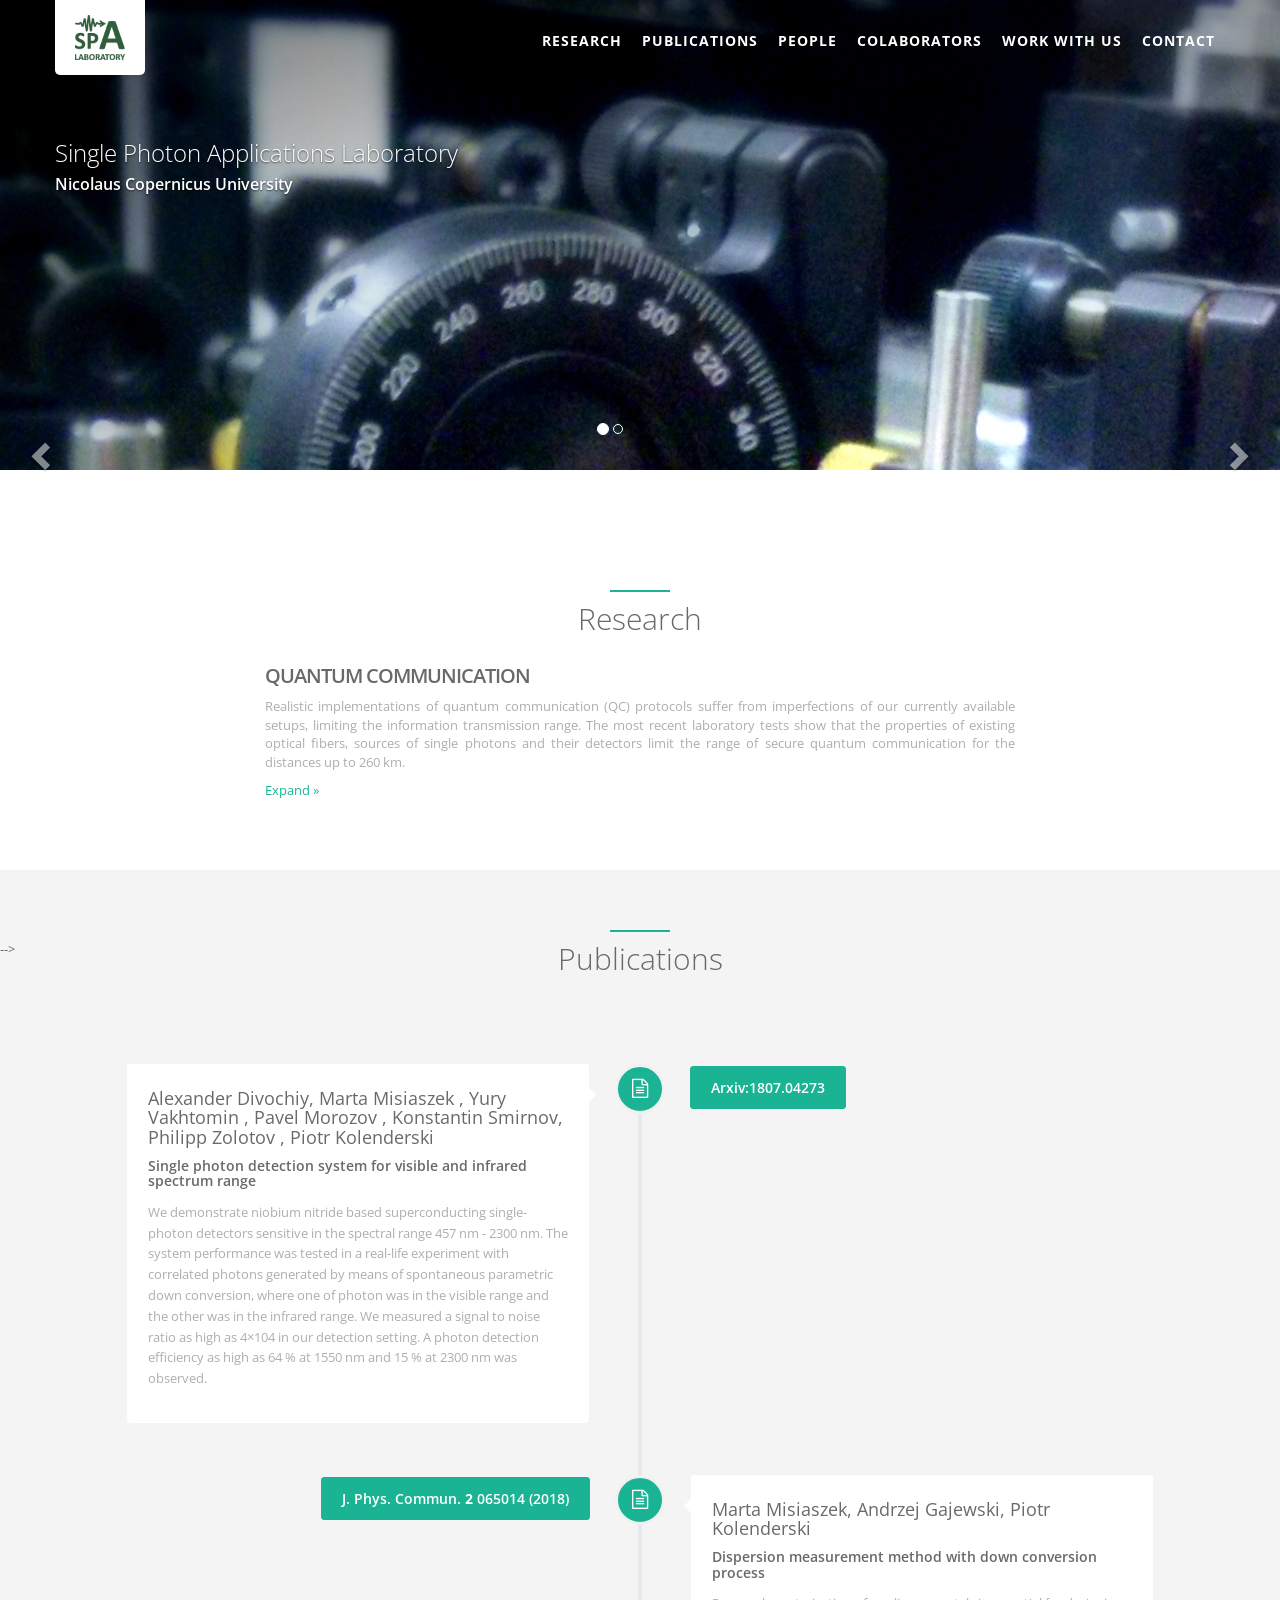
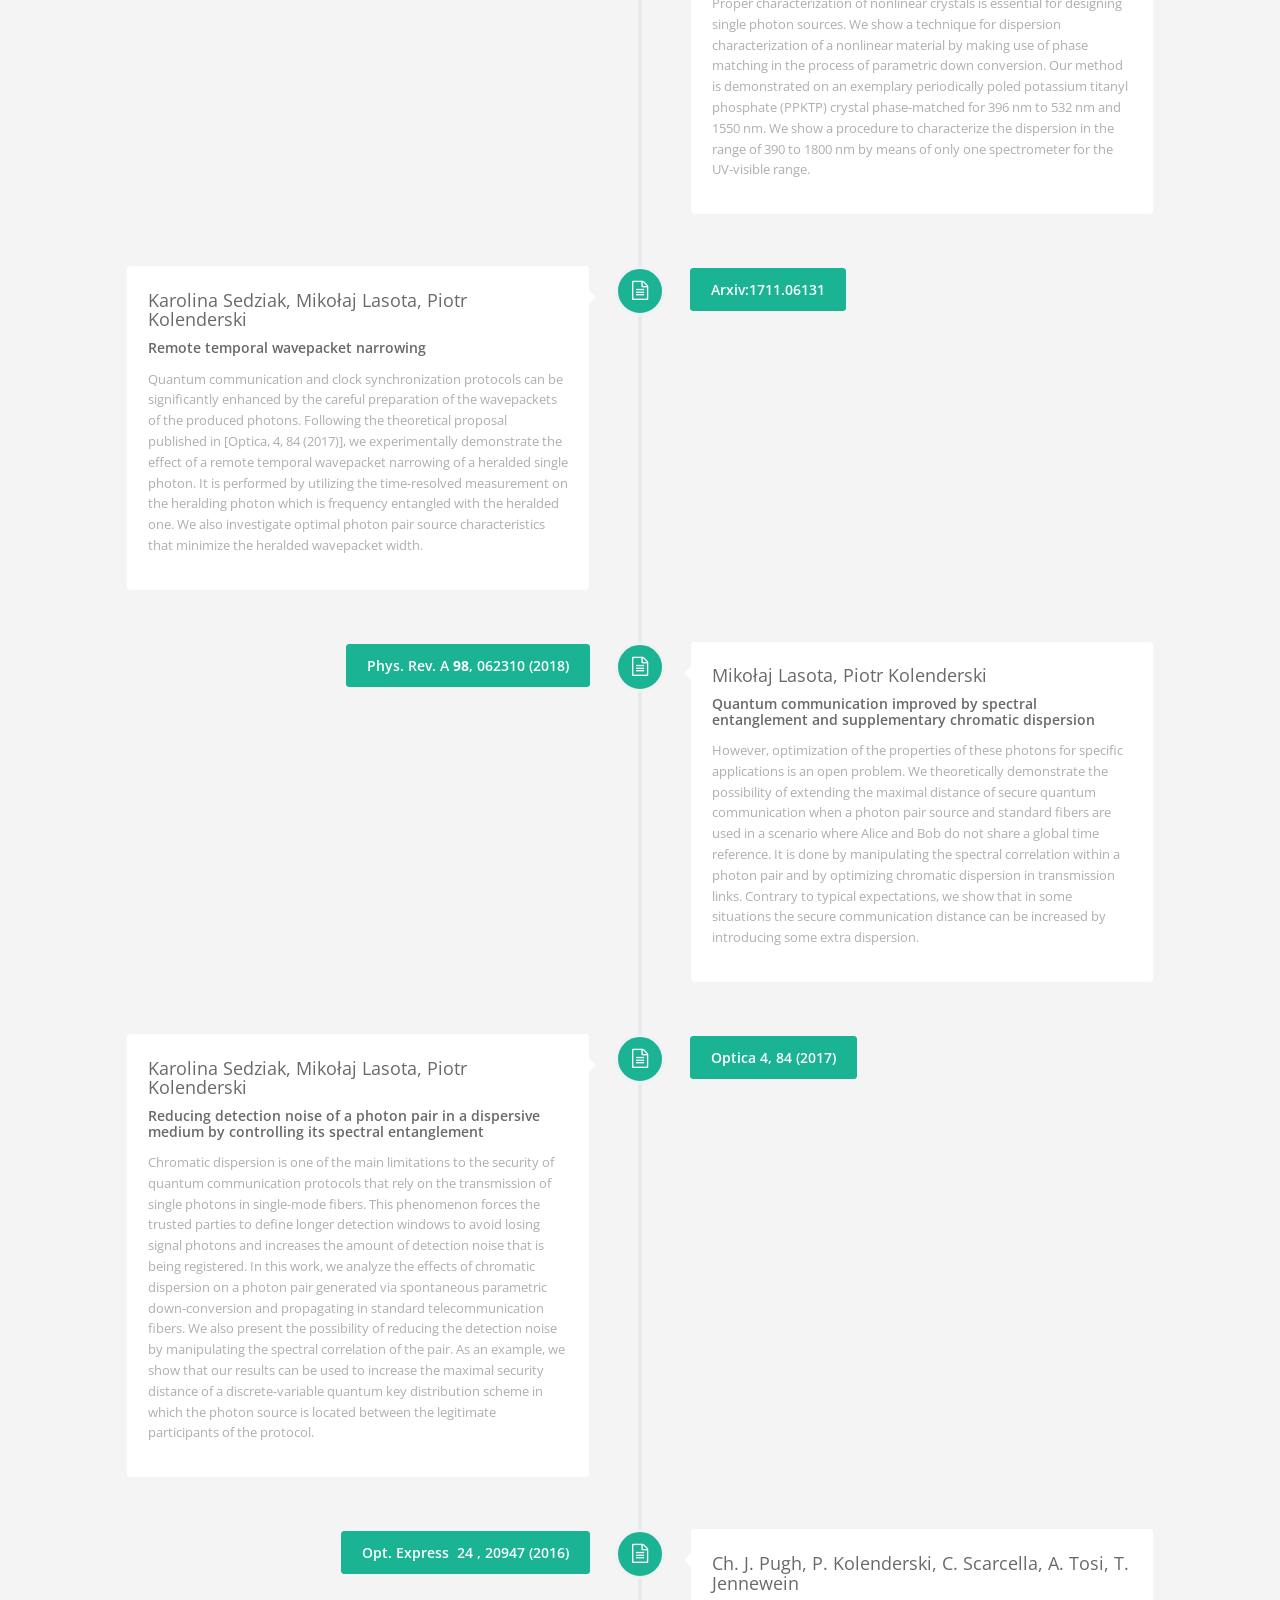
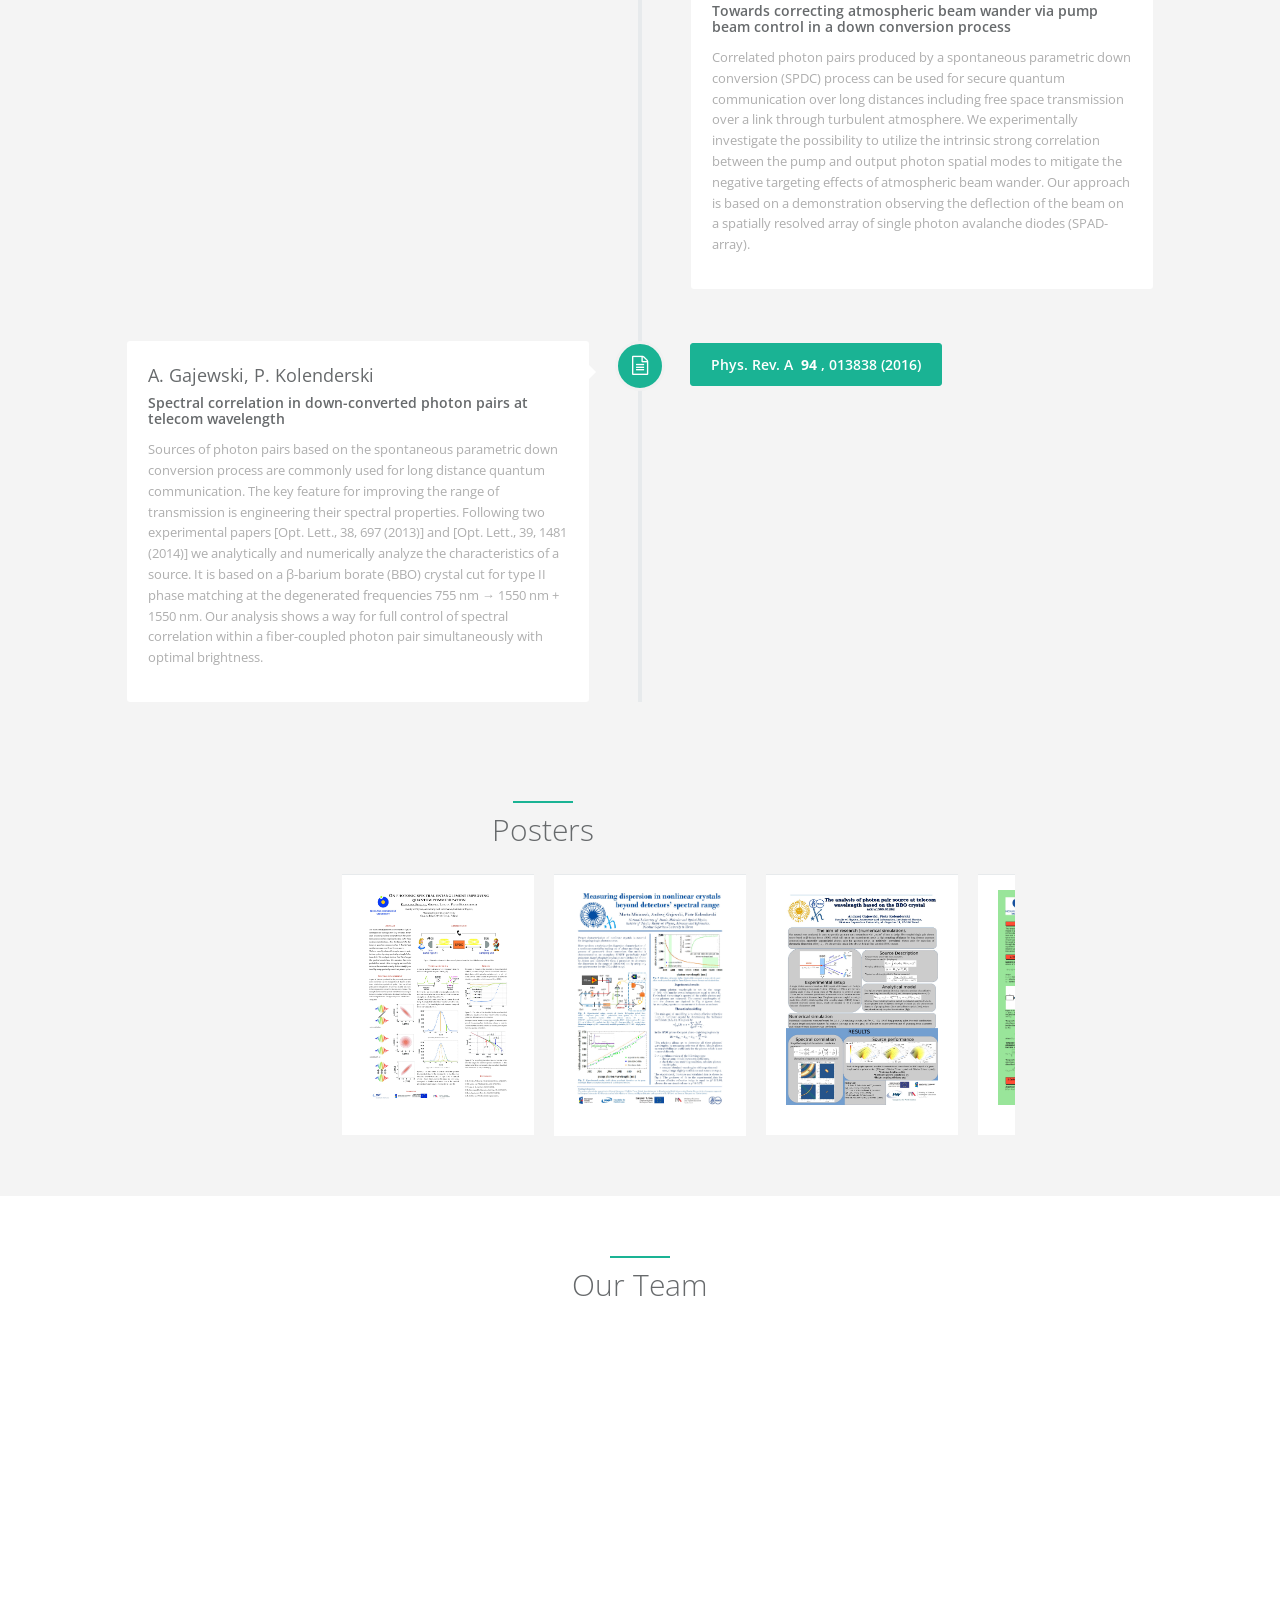
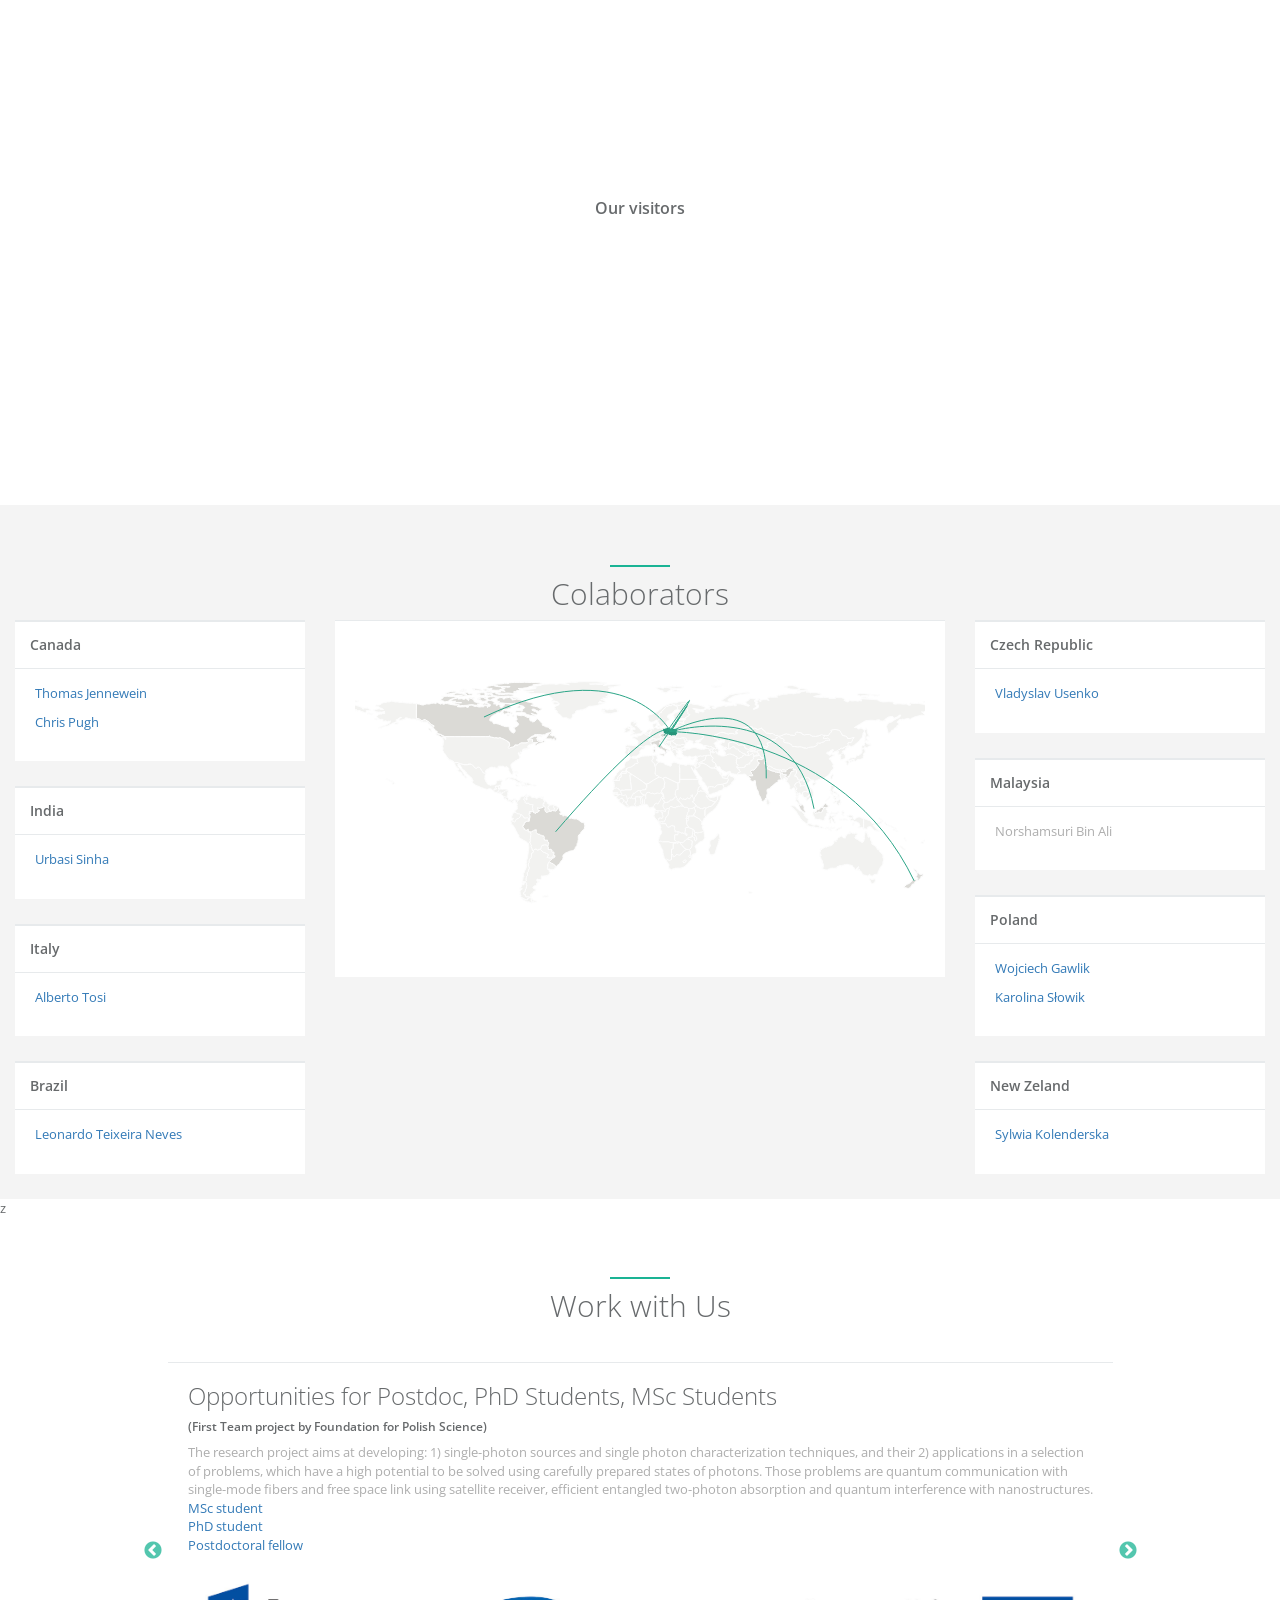
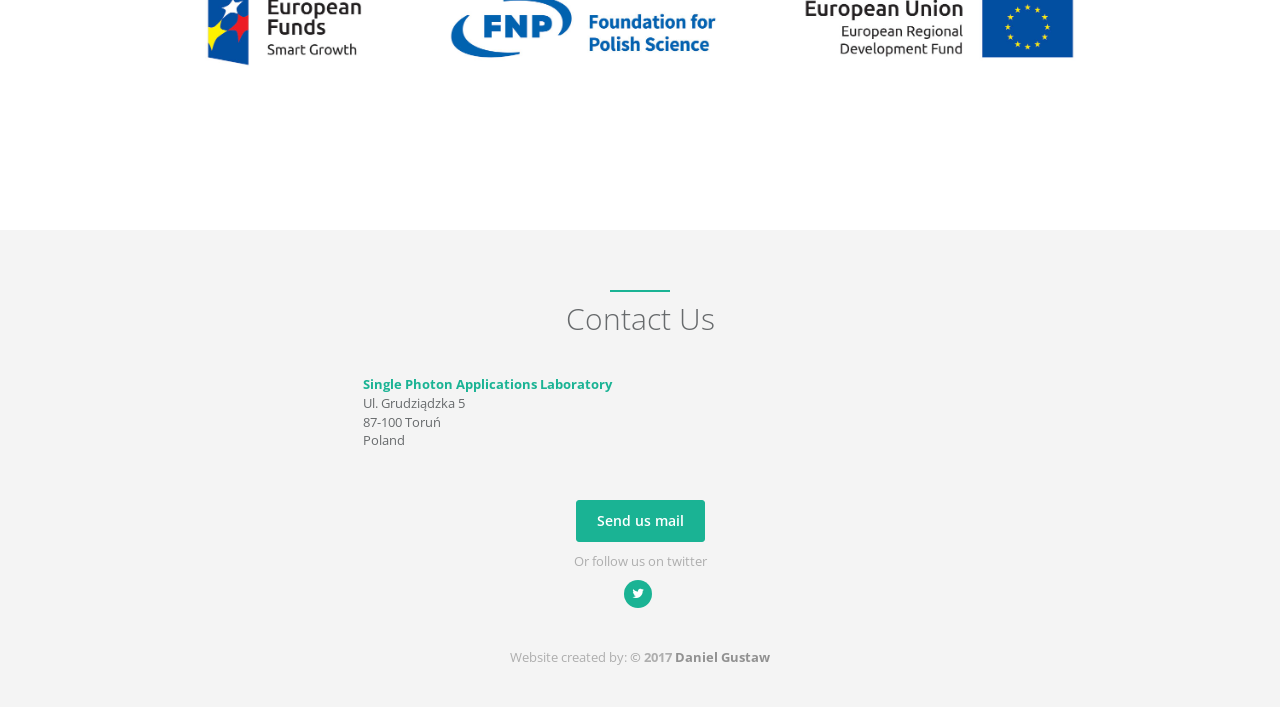
==== commit c27afd31: "" ====
--- a/index.html
+++ b/index.html
@@ -251,7 +251,7 @@
 
                         <div class="vertical-timeline-content">
                             <h2>Alexander Divochiy, Marta Misiaszek , Yury Vakhtomin , Pavel Morozov , Konstantin Smirnov, Philipp Zolotov , Piotr Kolenderski </h2>
-                            <h4>single photon detection system for the spectrum range up to 2300 nm</h4>
+                            <h4>Single photon detection system for visible and infrared spectrum range</h4>
                             <p>We demonstrate niobium nitride based superconducting single-photon detectors sensitive in the spectral range 457 nm - 2300 nm. The system performance was tested in a real-life experiment with correlated photons generated by means of spontaneous parametric down conversion, where one of photon was in the visible range and the other was in the infrared range. We measured a signal to noise ratio as high as 4×104 in our detection setting. A photon detection efficiency as high as 64 % at 1550 nm and 15 % at 2300 nm was observed. </p>
                             <span class="vertical-date">
                                 <!--Today <br/> -->
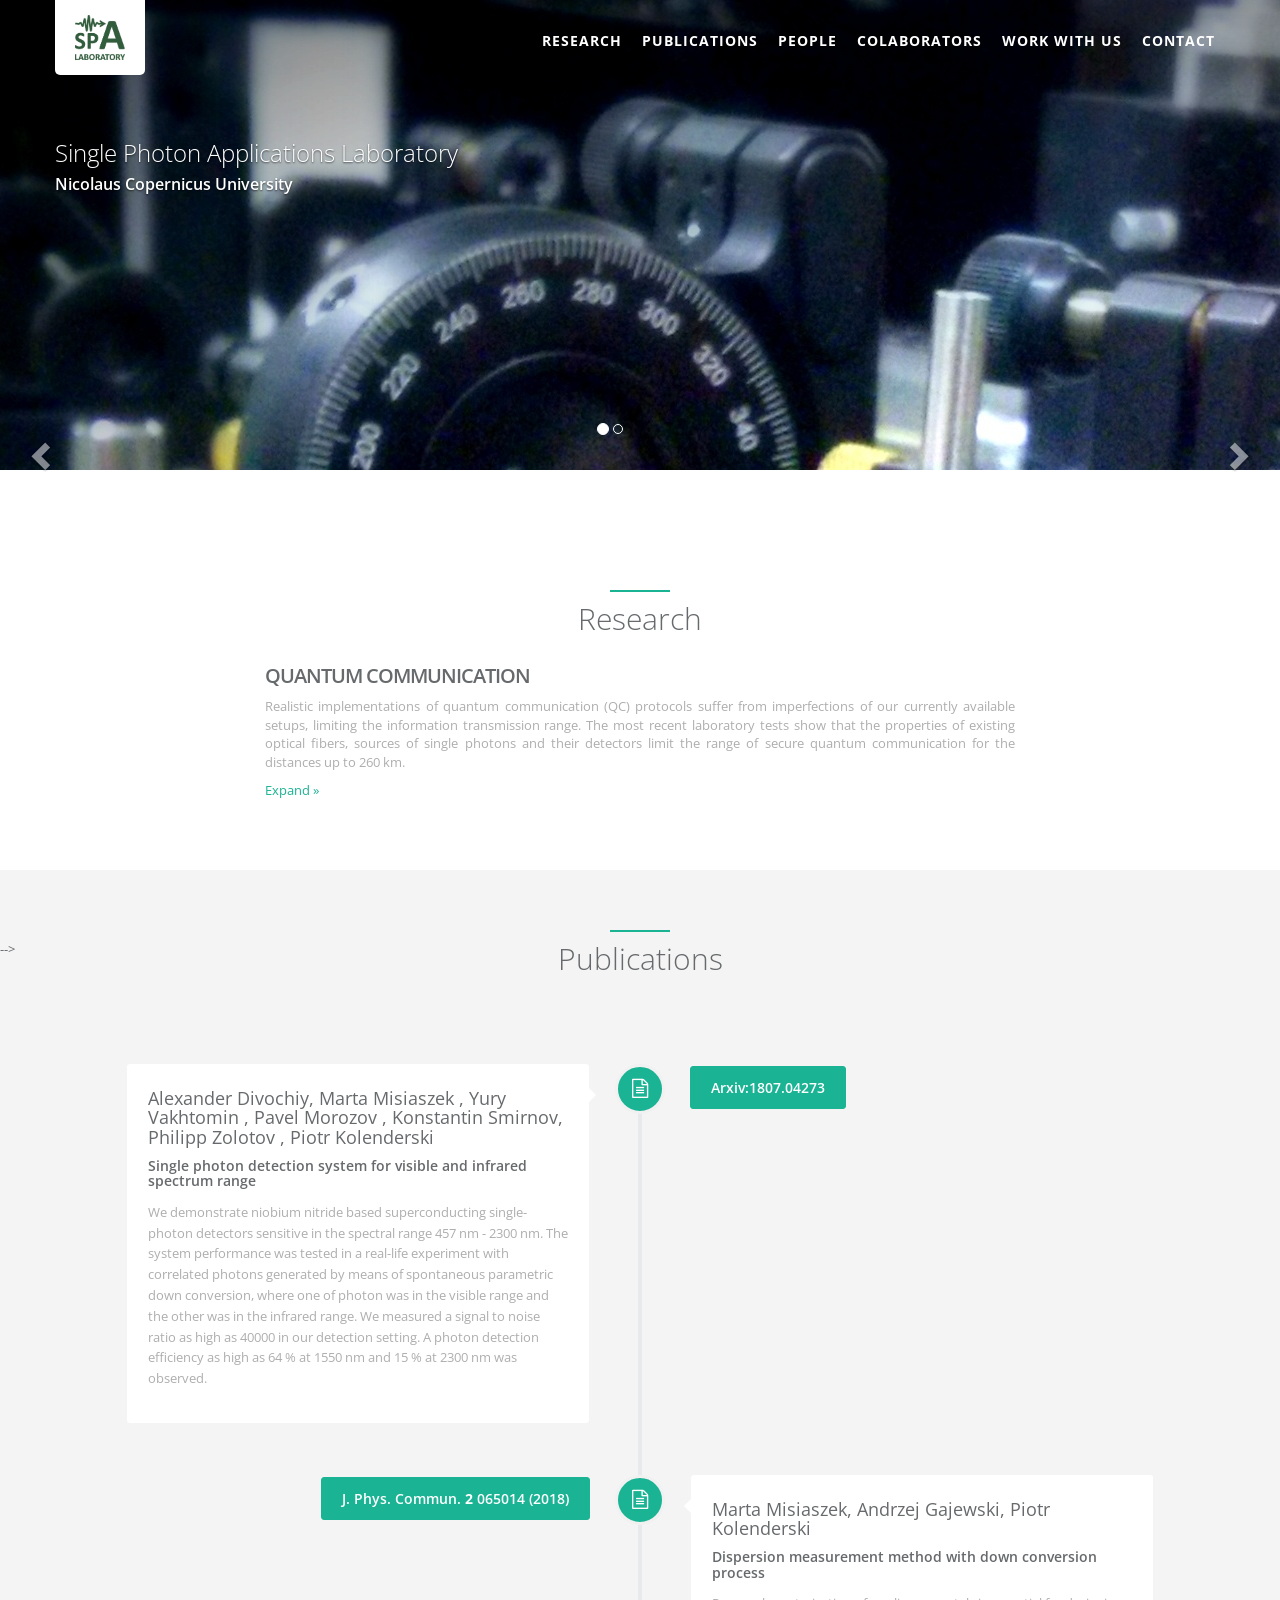
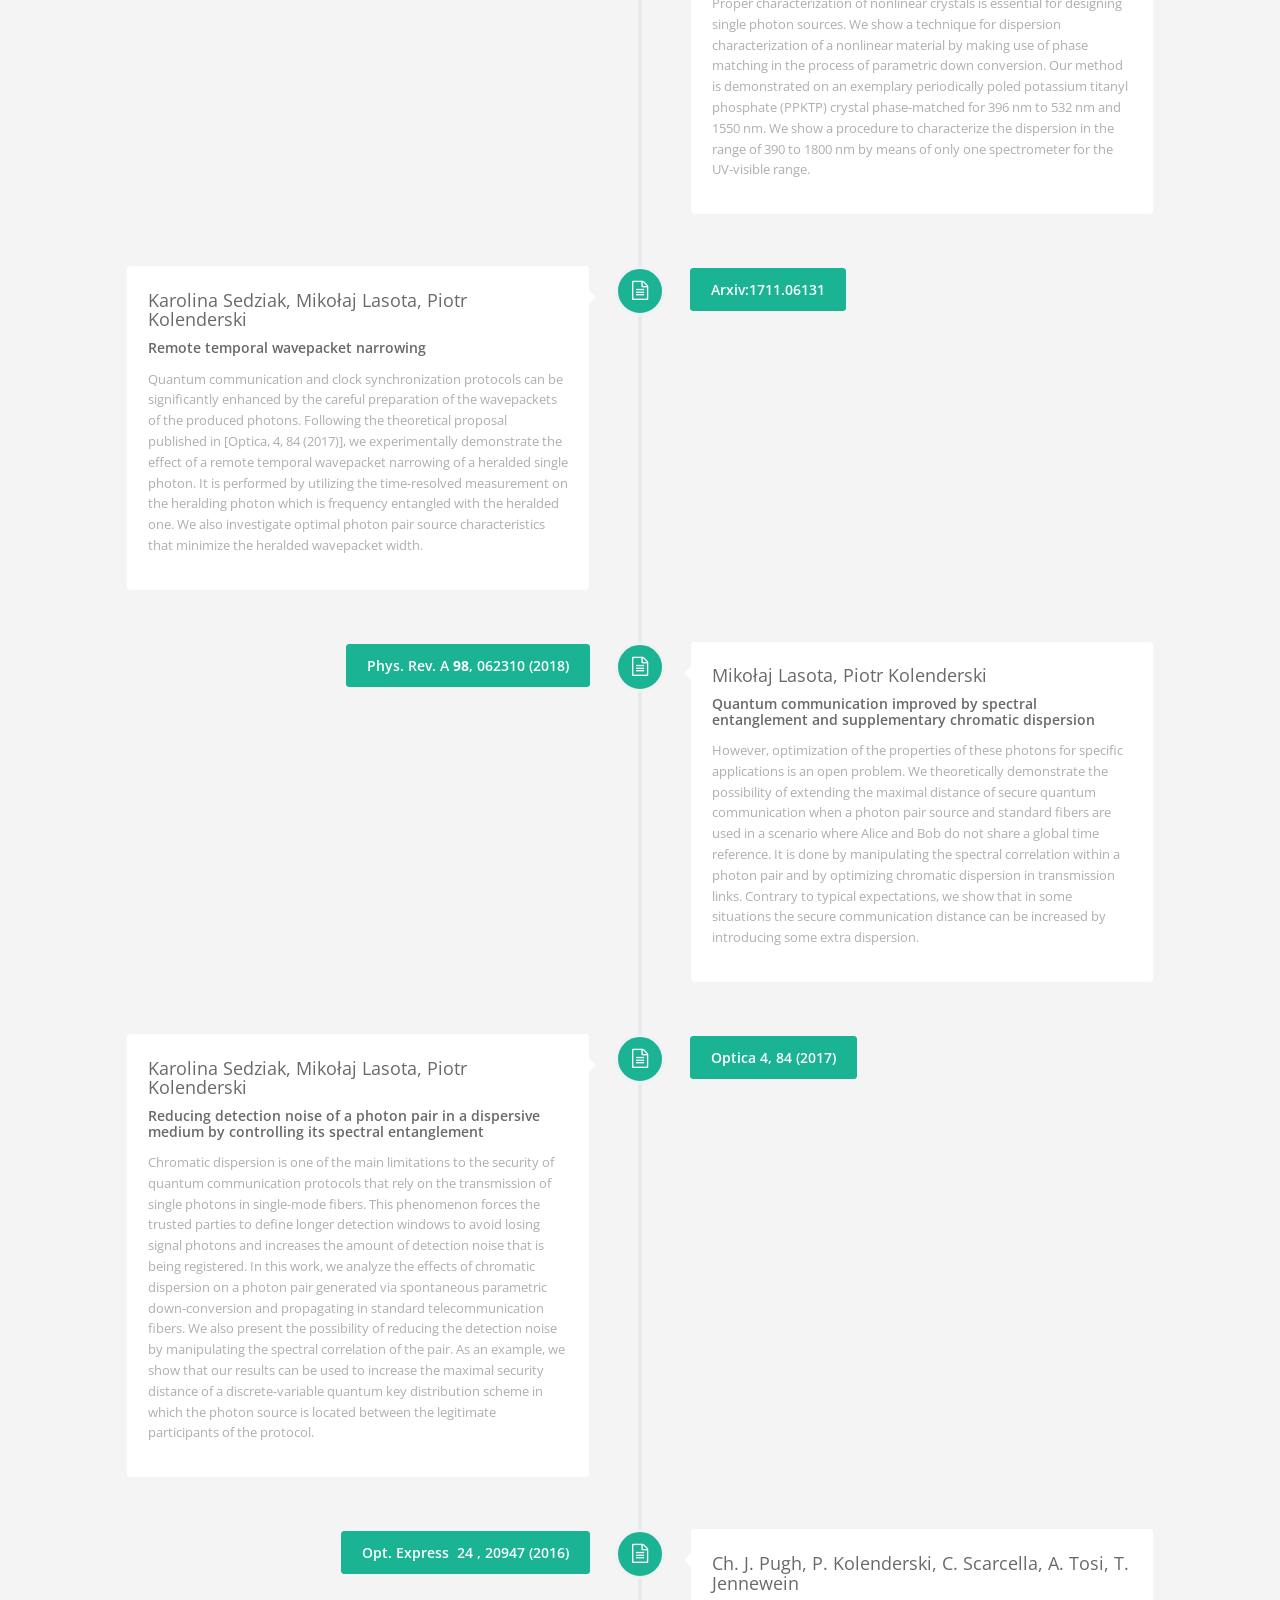
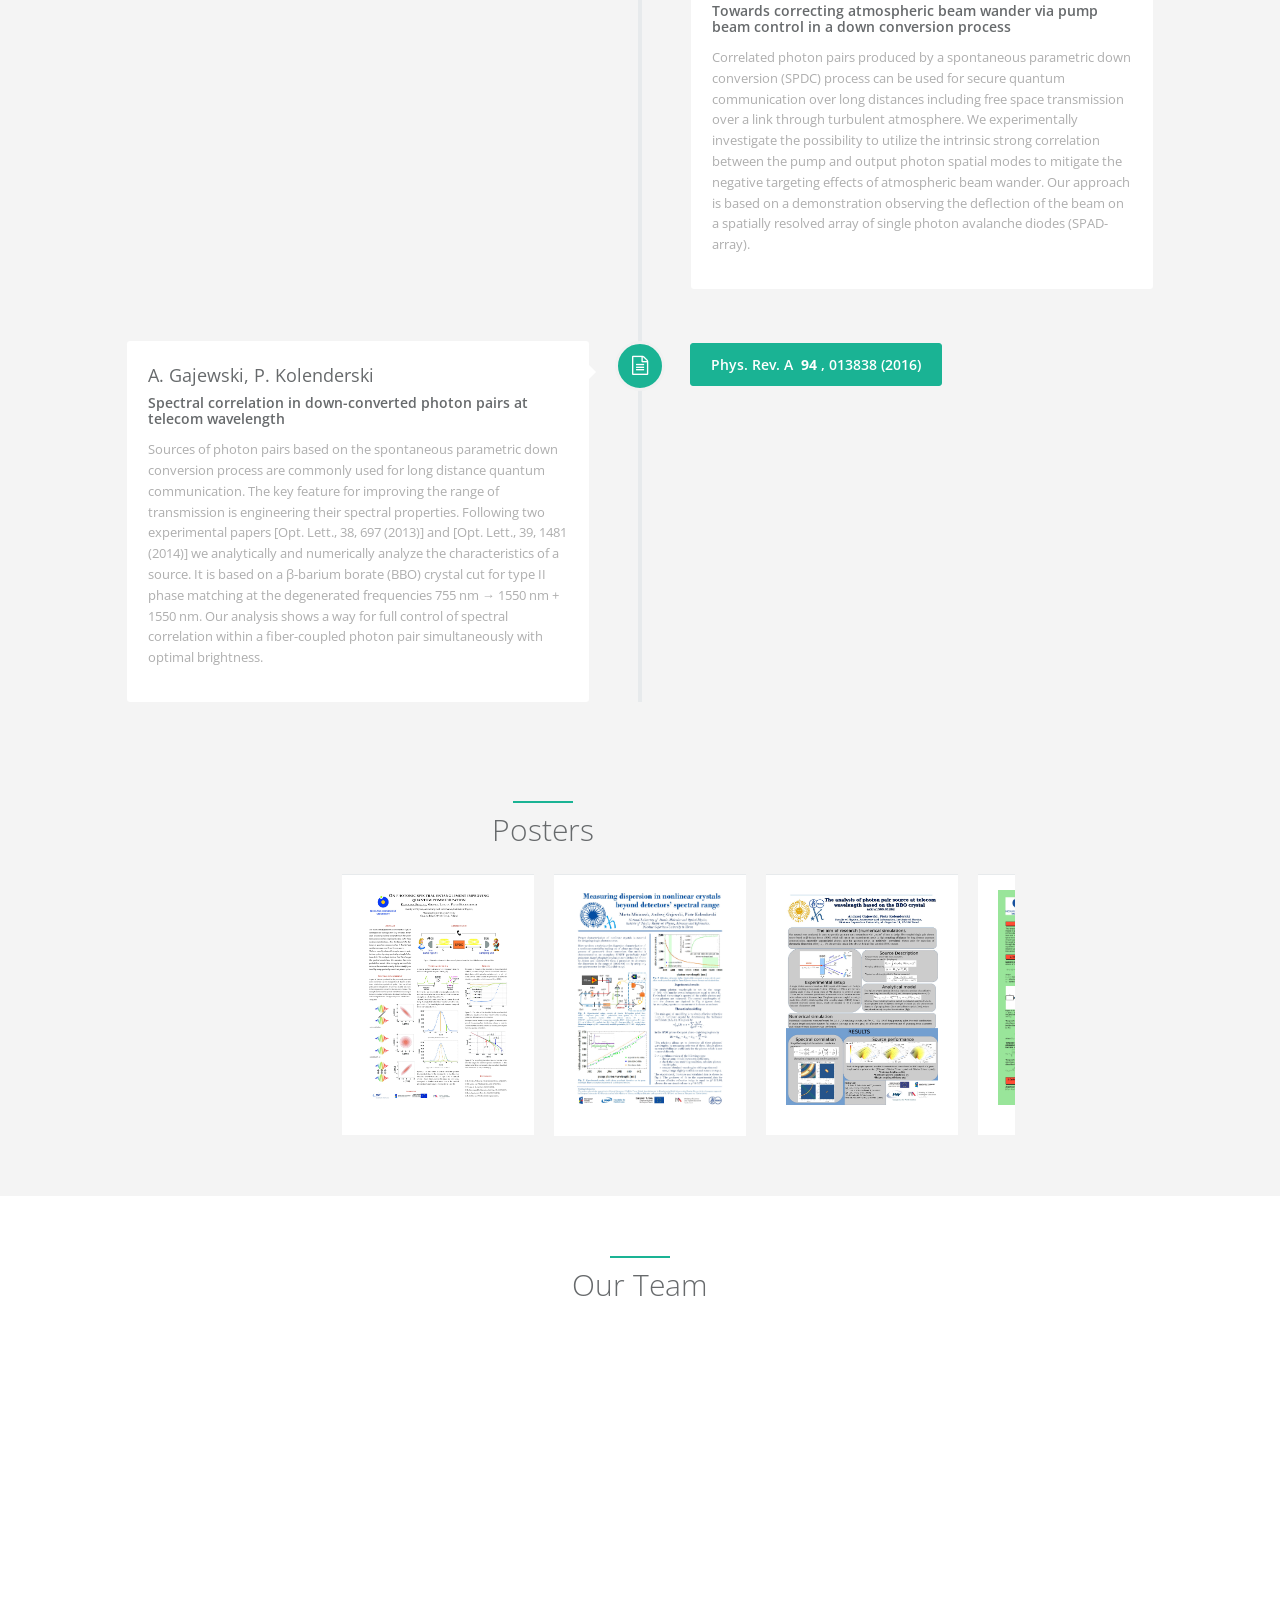
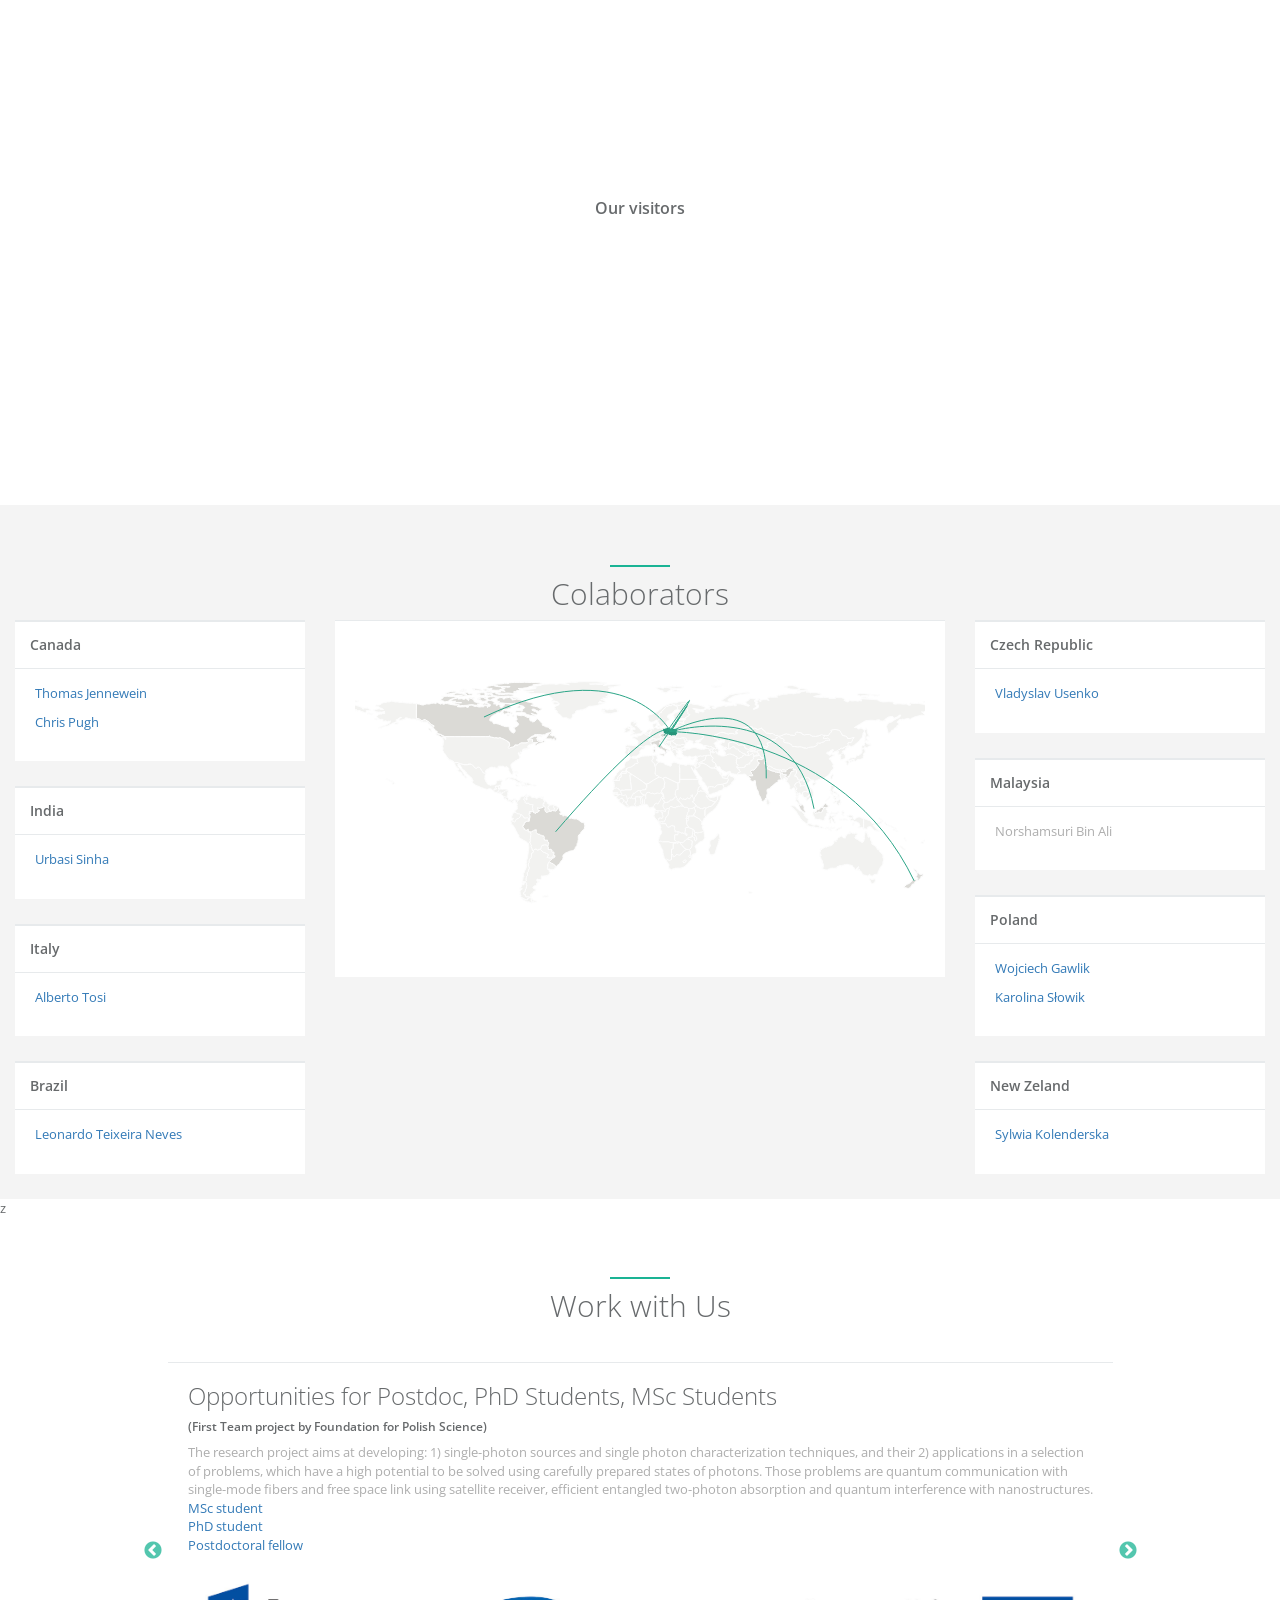
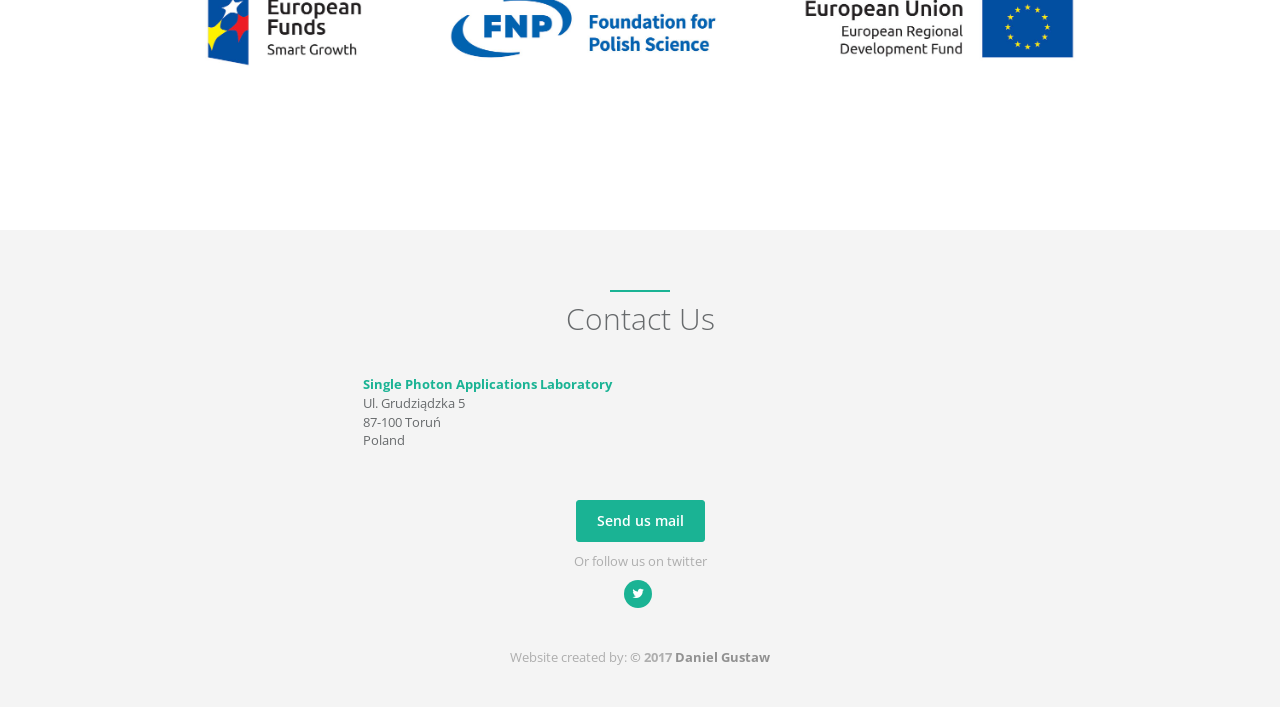
==== commit 869bd351: "" ====
--- a/index.html
+++ b/index.html
@@ -252,7 +252,7 @@
                         <div class="vertical-timeline-content">
                             <h2>Alexander Divochiy, Marta Misiaszek , Yury Vakhtomin , Pavel Morozov , Konstantin Smirnov, Philipp Zolotov , Piotr Kolenderski </h2>
                             <h4>Single photon detection system for visible and infrared spectrum range</h4>
-                            <p>We demonstrate niobium nitride based superconducting single-photon detectors sensitive in the spectral range 457 nm - 2300 nm. The system performance was tested in a real-life experiment with correlated photons generated by means of spontaneous parametric down conversion, where one of photon was in the visible range and the other was in the infrared range. We measured a signal to noise ratio as high as 4×104 in our detection setting. A photon detection efficiency as high as 64 % at 1550 nm and 15 % at 2300 nm was observed. </p>
+                            <p>We demonstrate niobium nitride based superconducting single-photon detectors sensitive in the spectral range 457 nm - 2300 nm. The system performance was tested in a real-life experiment with correlated photons generated by means of spontaneous parametric down conversion, where one of photon was in the visible range and the other was in the infrared range. We measured a signal to noise ratio as high as 40000 in our detection setting. A photon detection efficiency as high as 64 % at 1550 nm and 15 % at 2300 nm was observed. </p>
                             <span class="vertical-date">
                                 <!--Today <br/> -->
                                 <!--<small class="date-padded-down">02.2017</small> -->
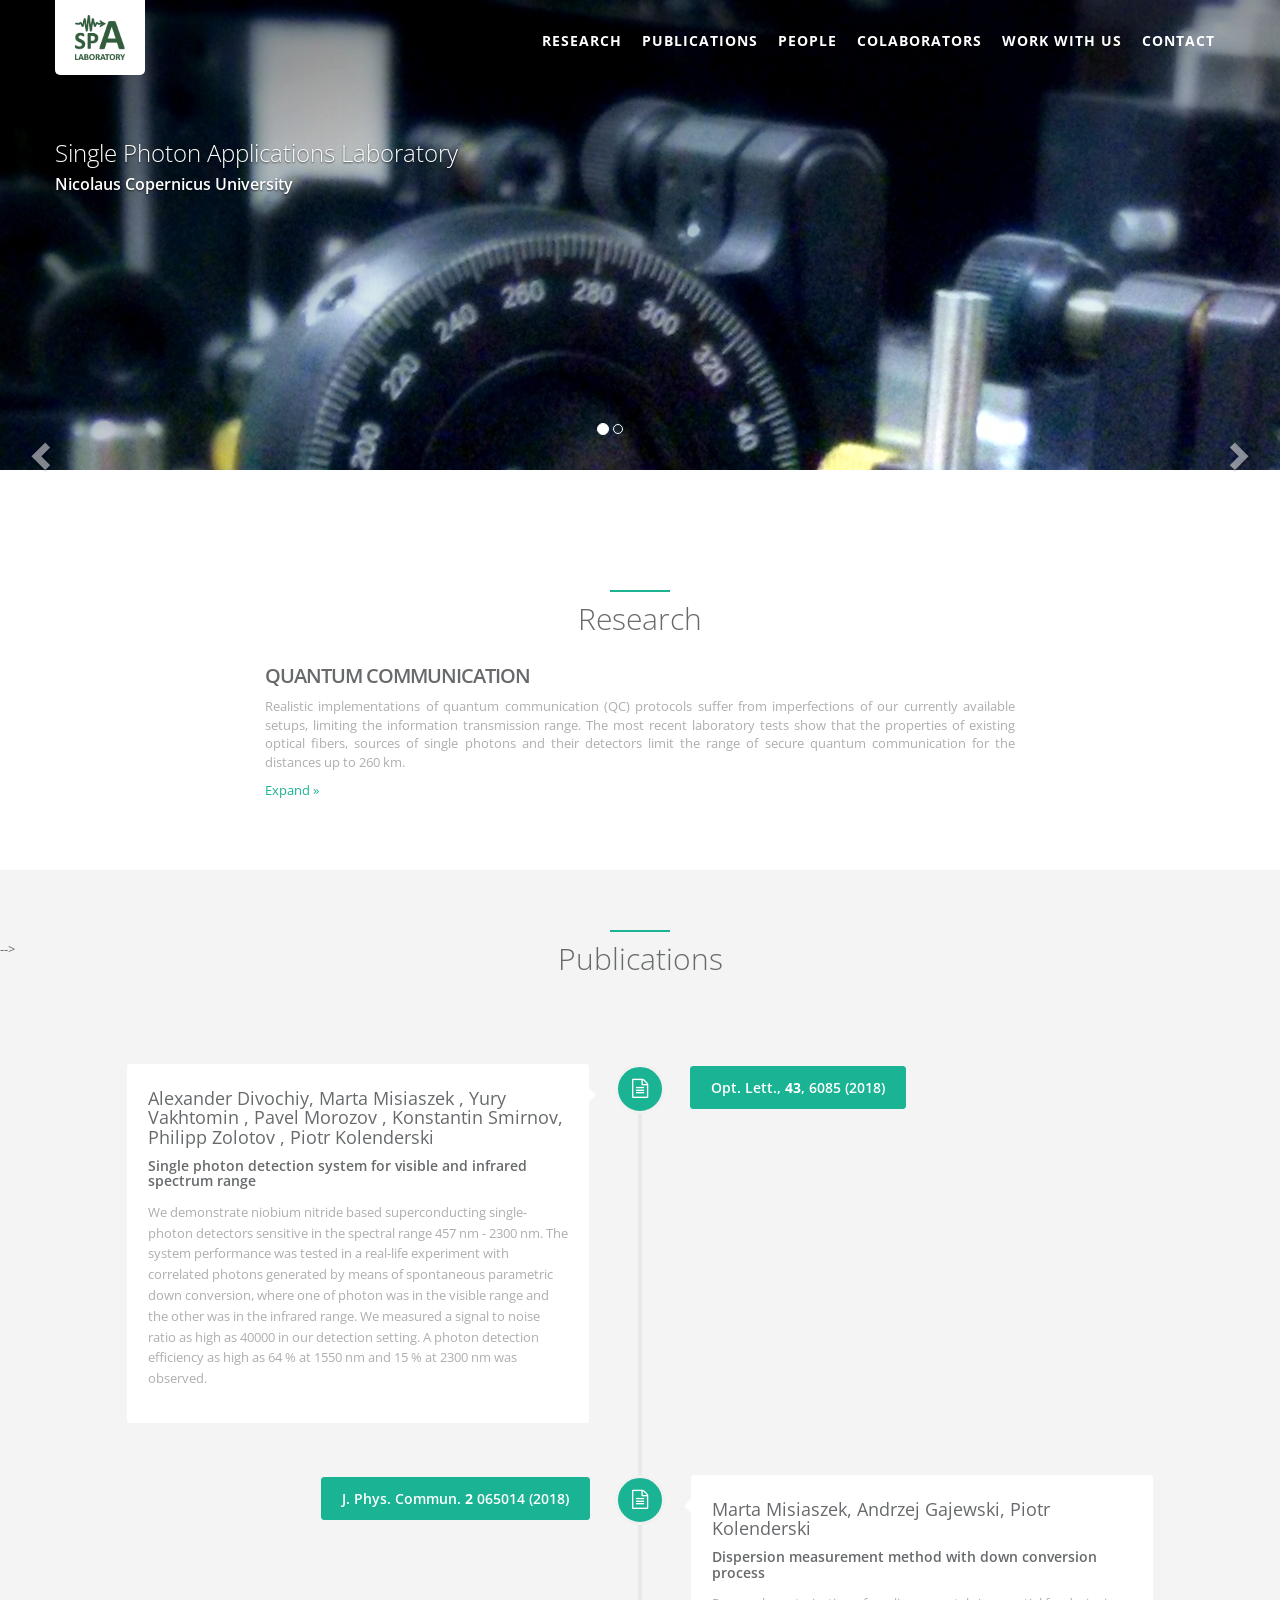
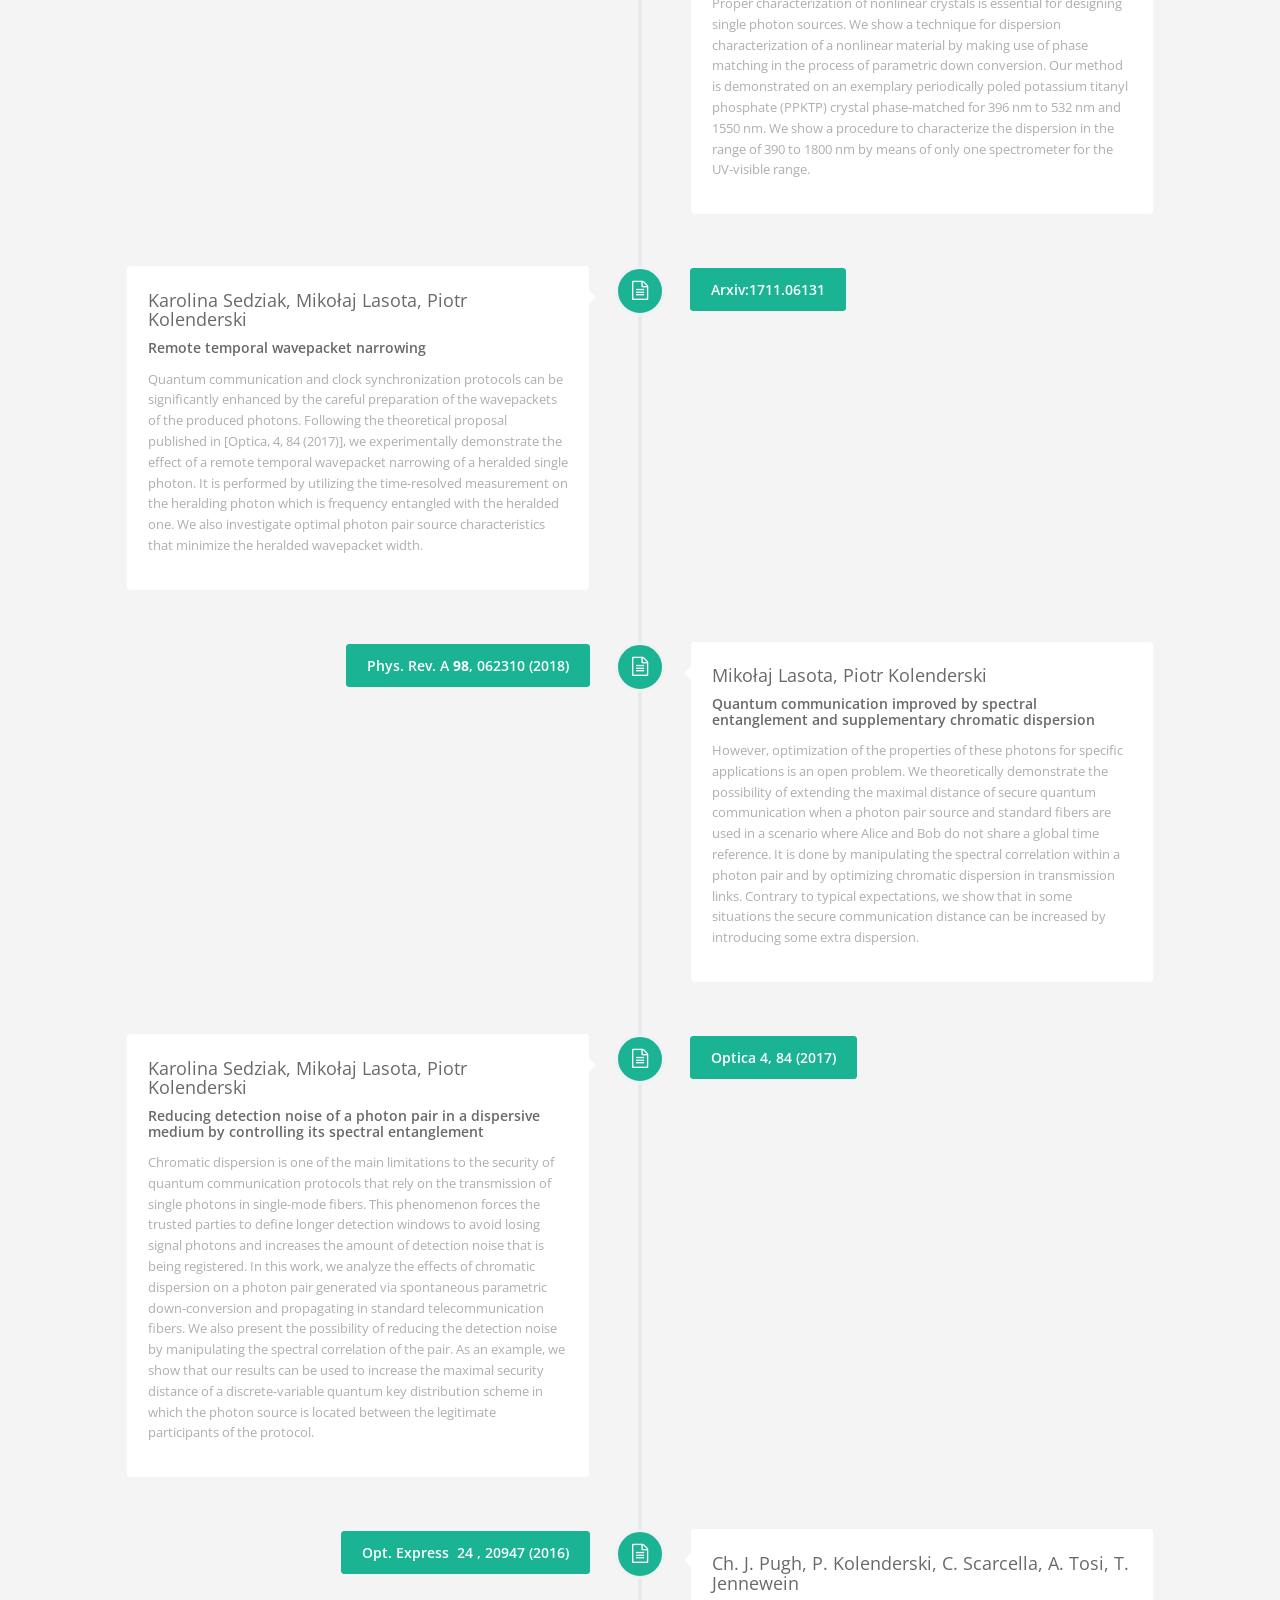
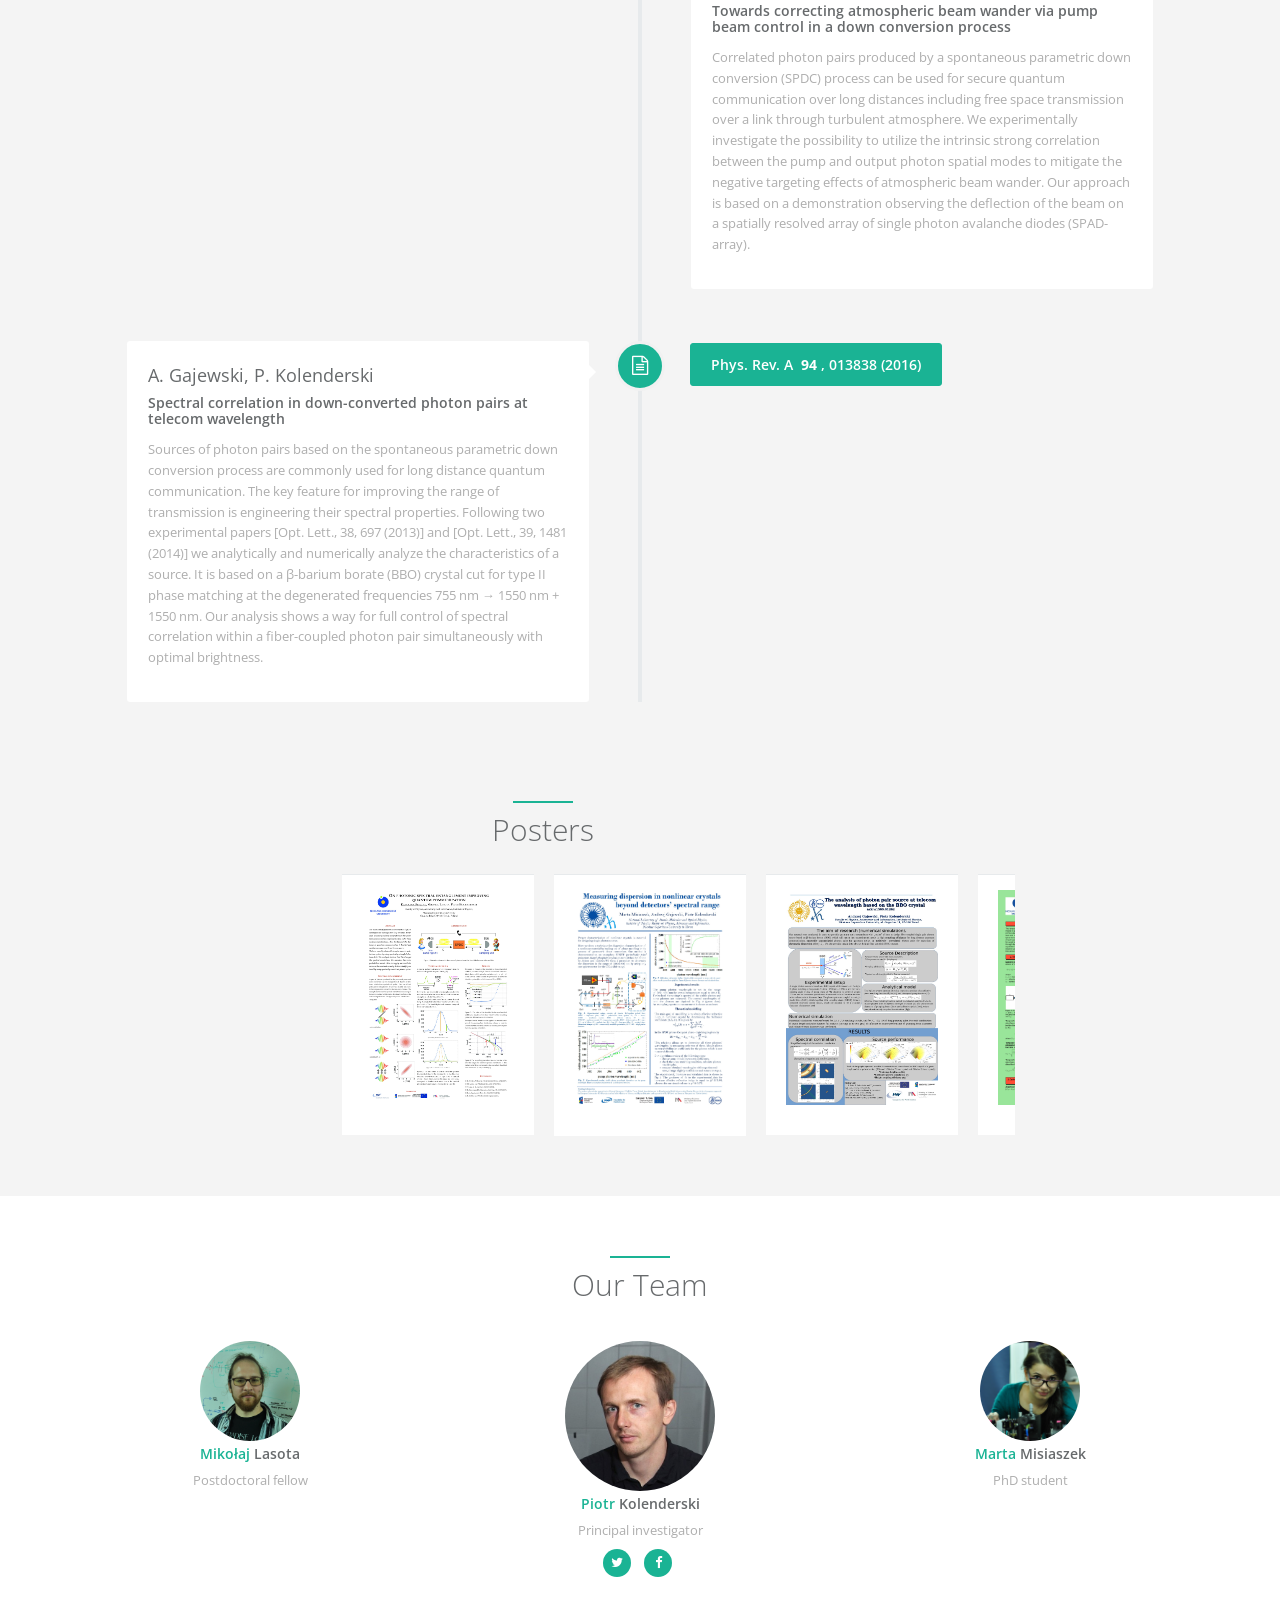
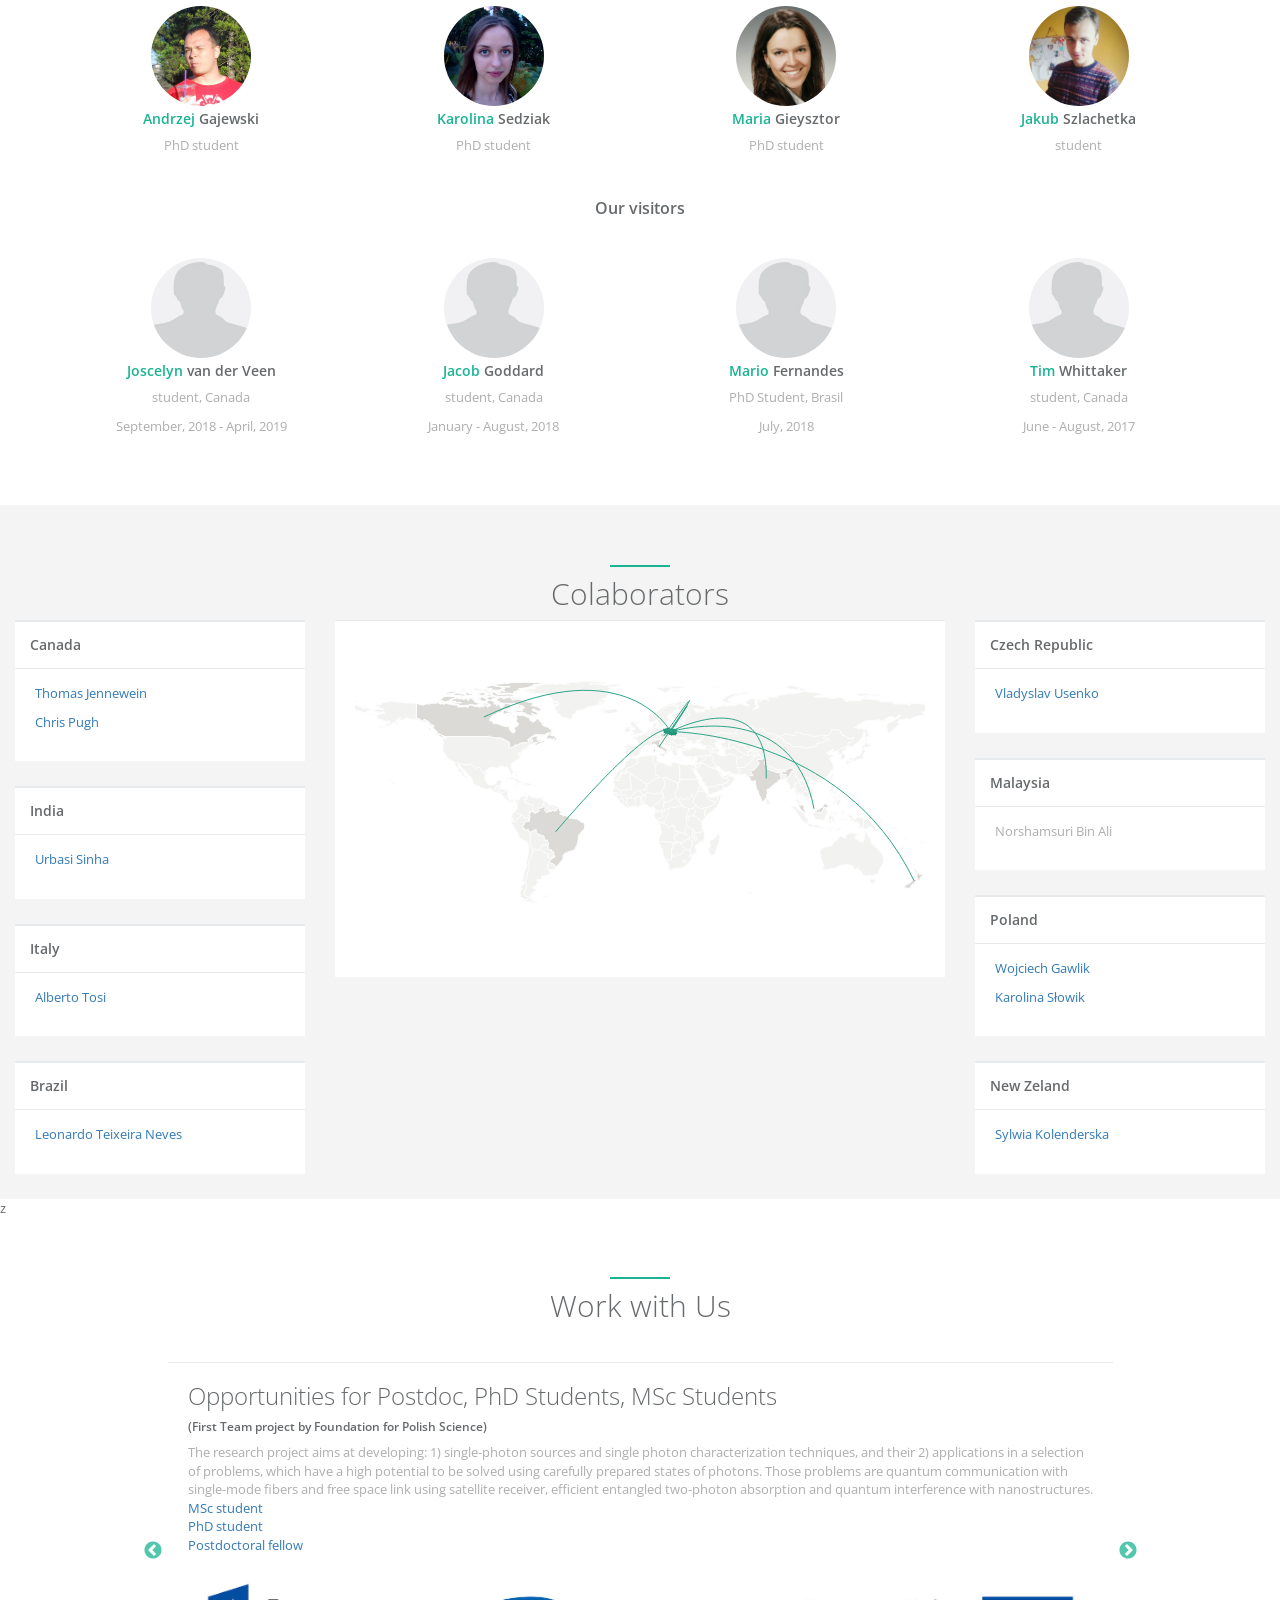
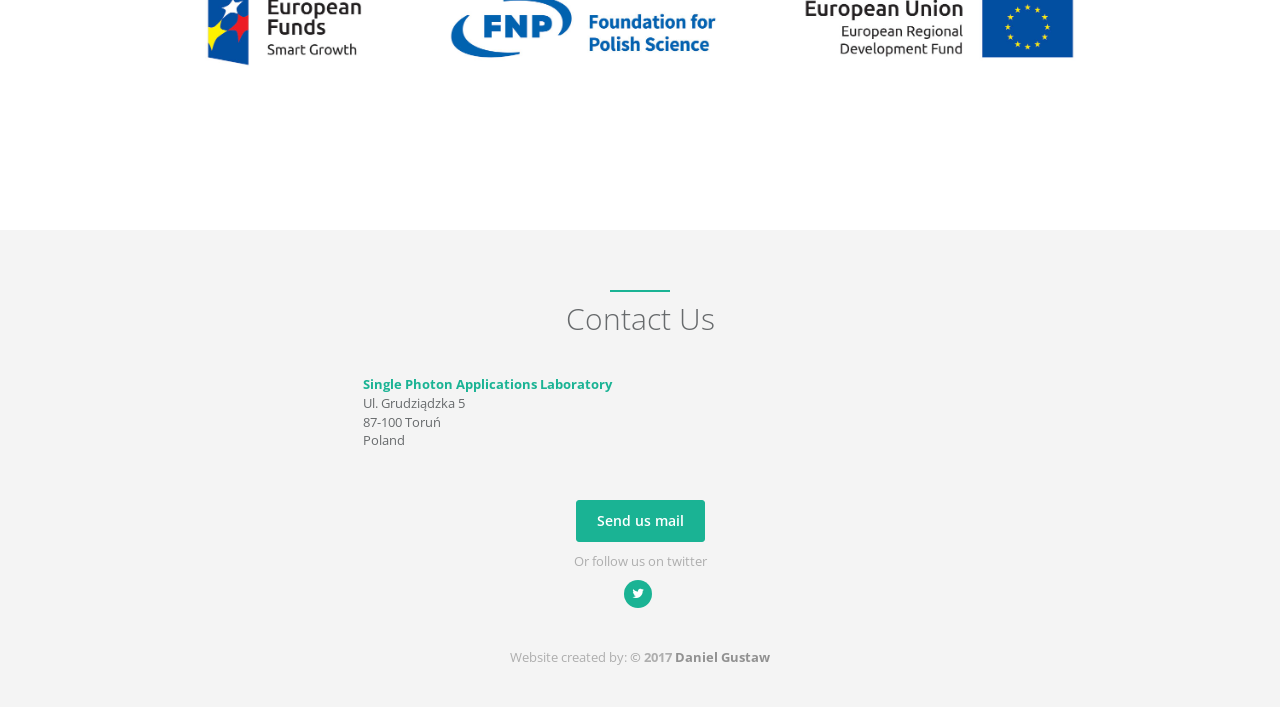
==== commit 84e7d37a: "" ====
--- a/index.html
+++ b/index.html
@@ -256,7 +256,7 @@
                             <span class="vertical-date">
                                 <!--Today <br/> -->
                                 <!--<small class="date-padded-down">02.2017</small> -->
-                                <a target="_blank" href="https://arxiv.org/abs/1807.04273" class="btn btn-xs btn-primary">Arxiv:1807.04273</a>
+                                <a target="_blank" href="https://doi.org/10.1364/OL.43.006085" class="btn btn-xs btn-primary">Opt. Lett., <b>43</b>, 6085 (2018)</a>
 
                             </span>
                         </div>
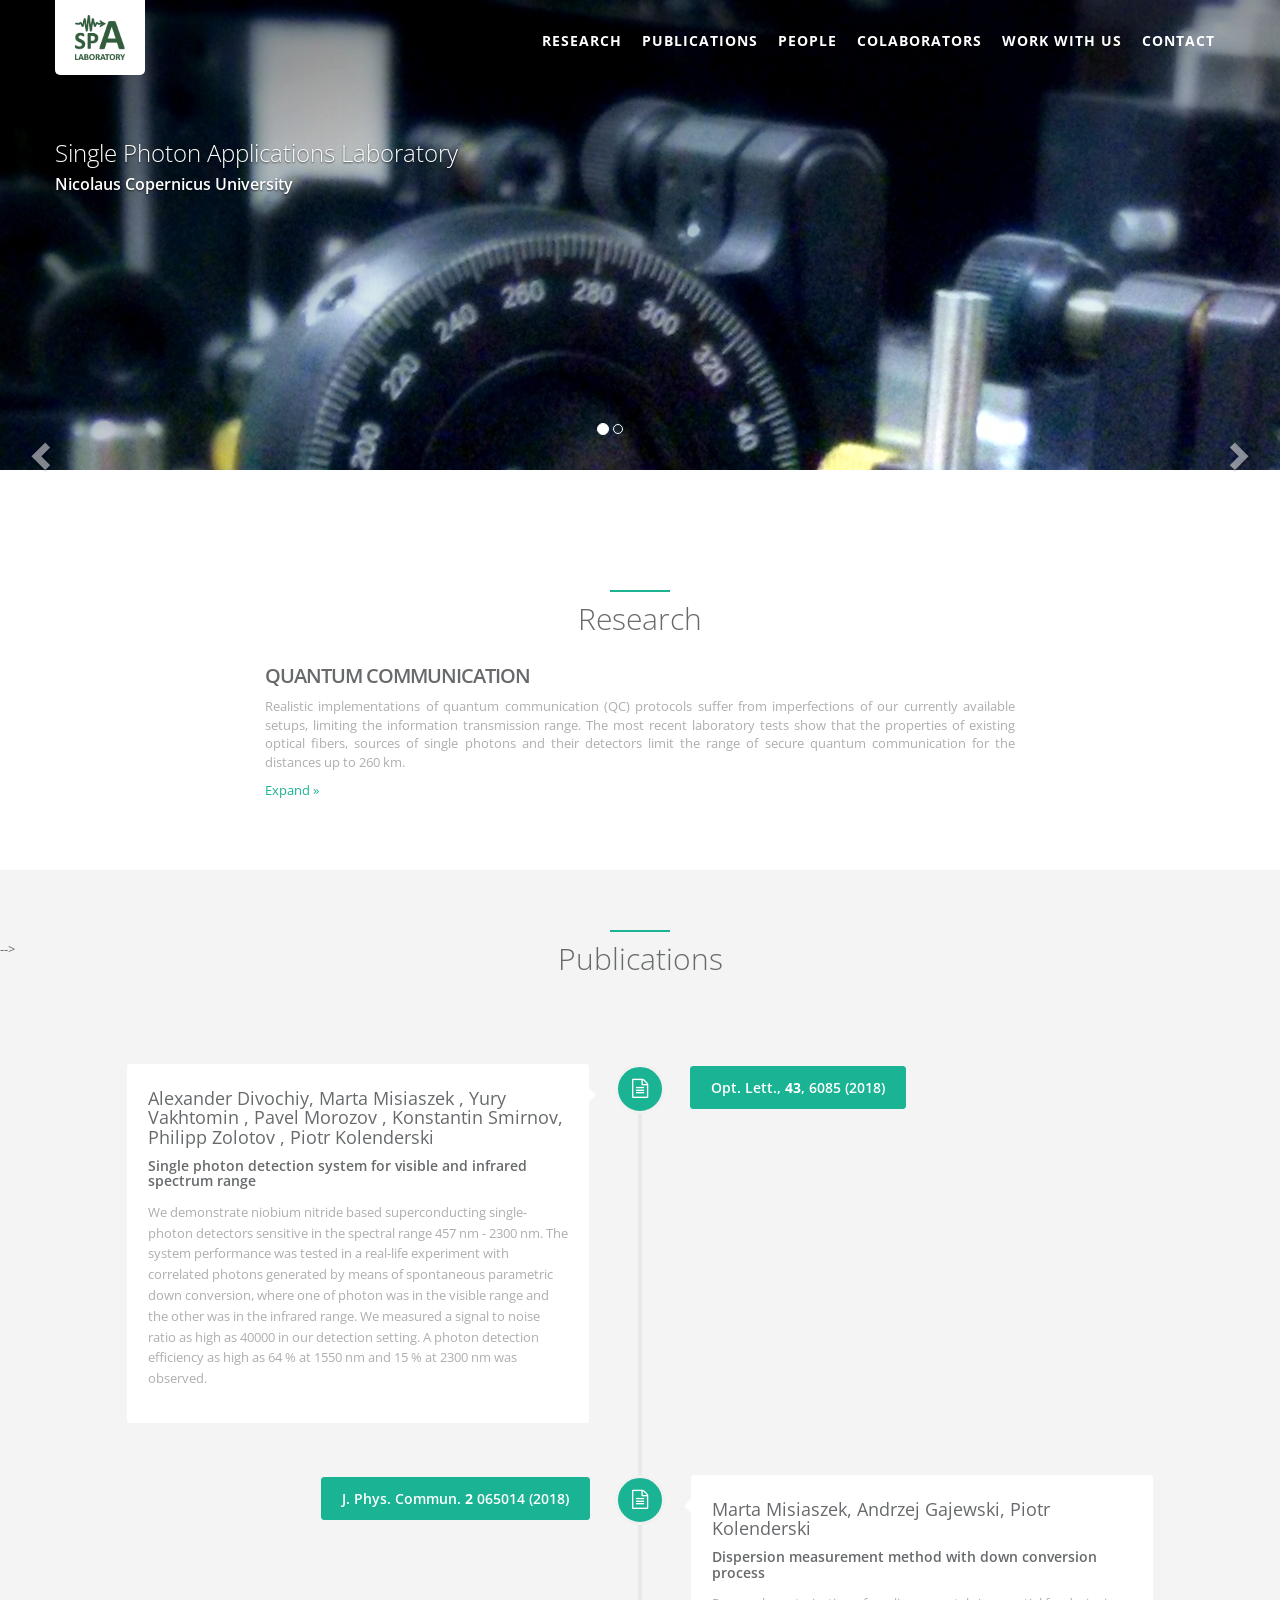
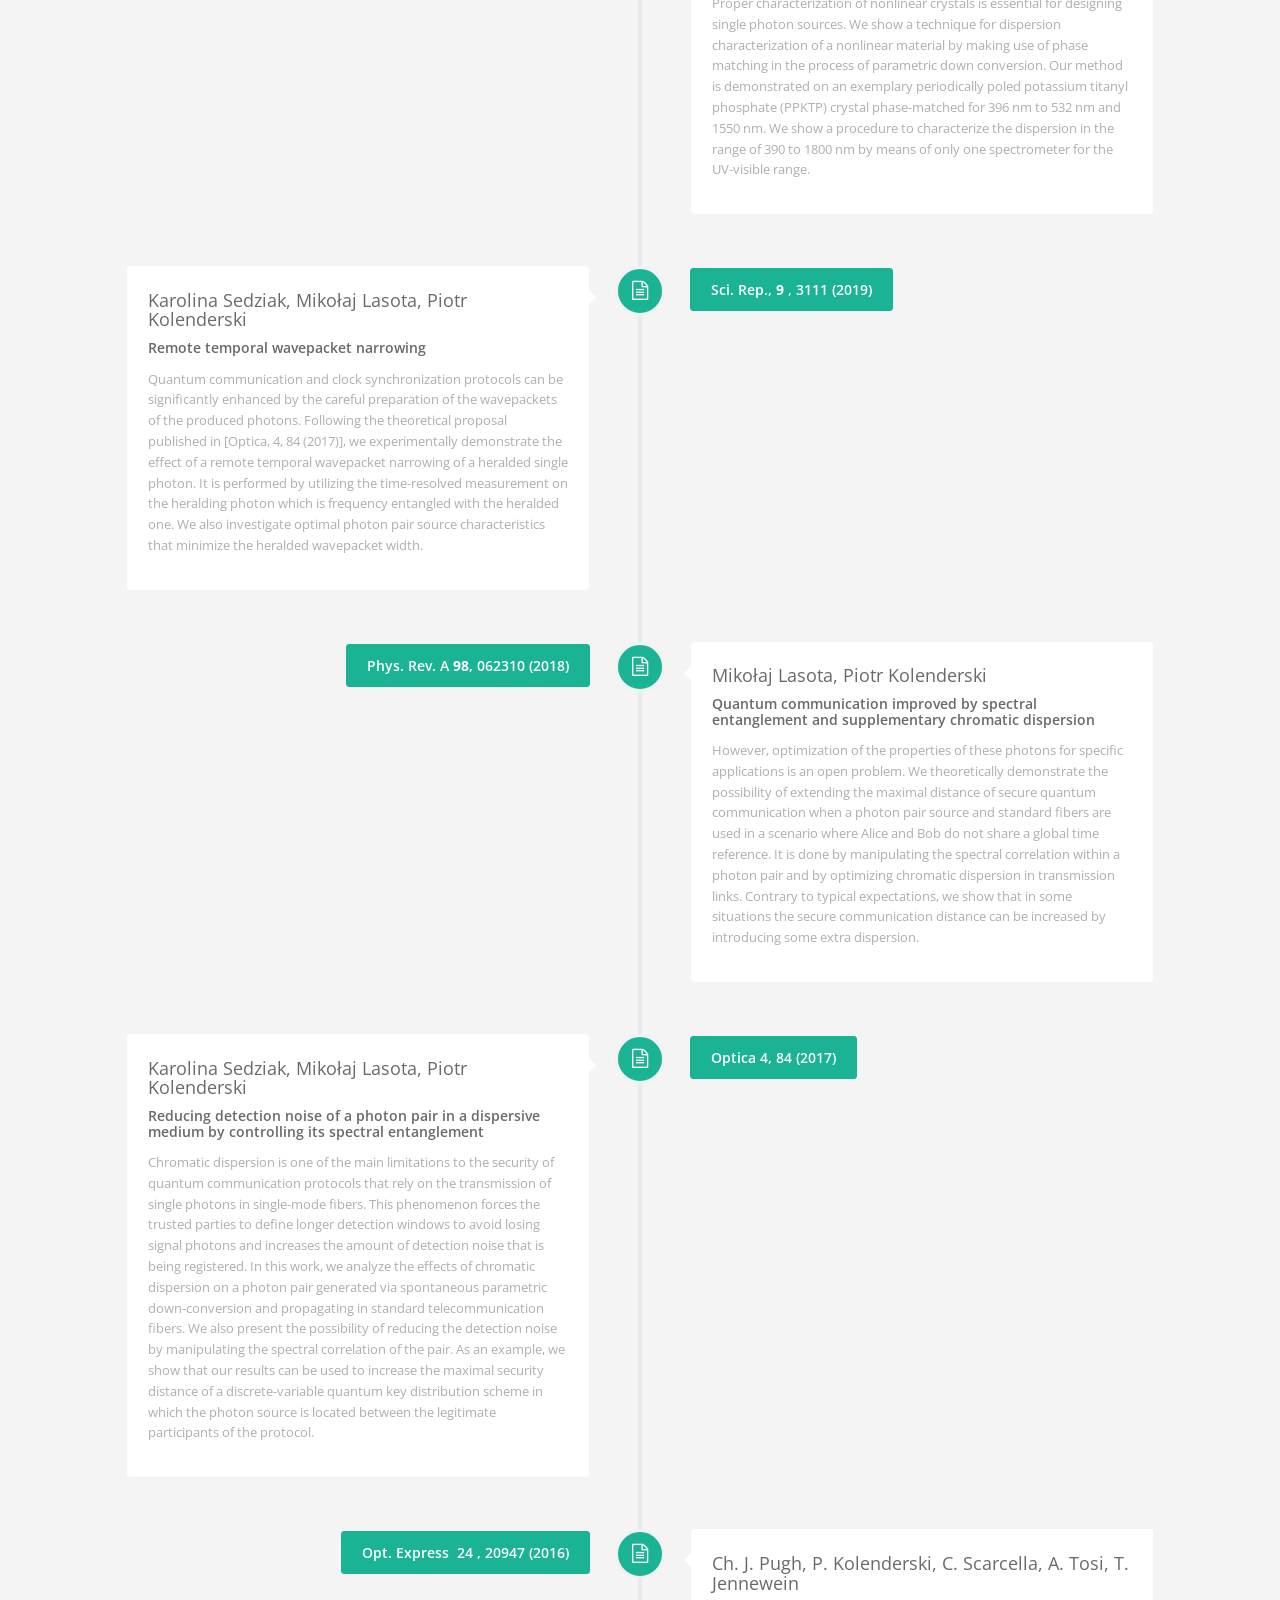
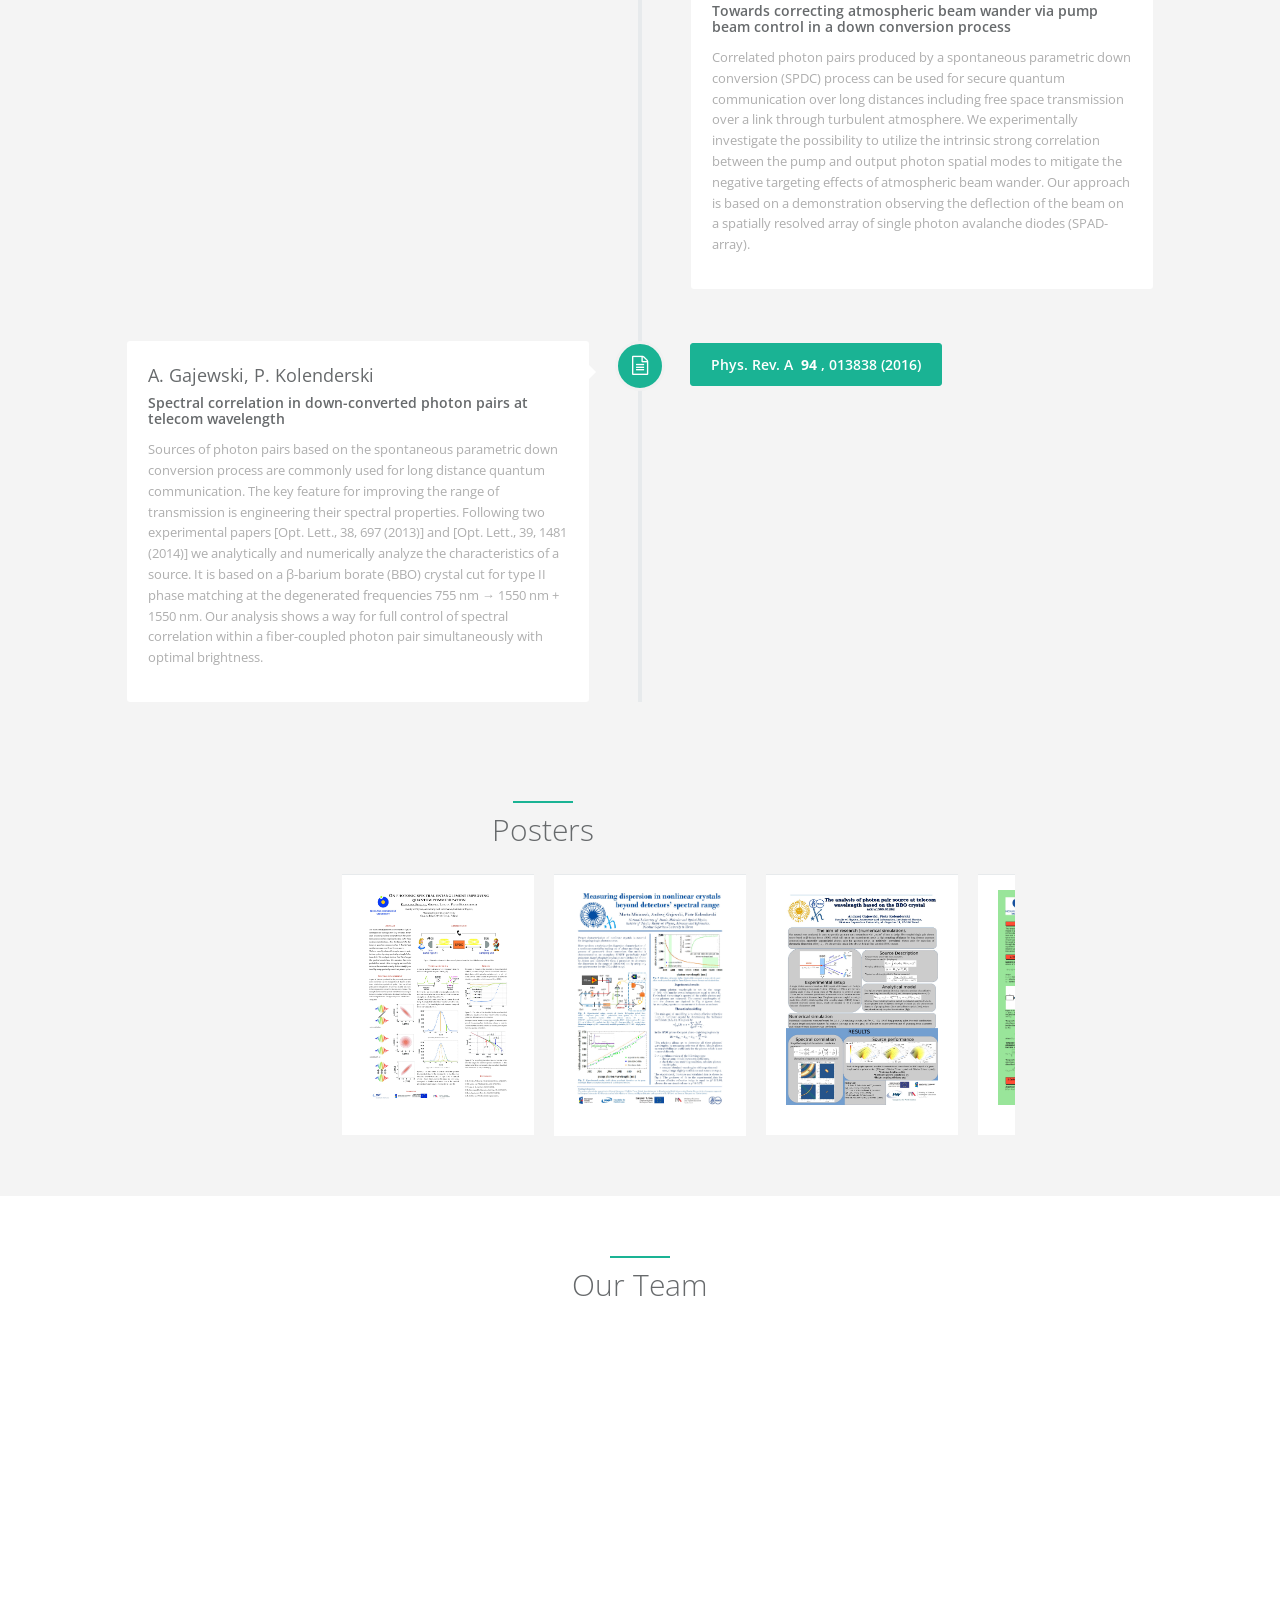
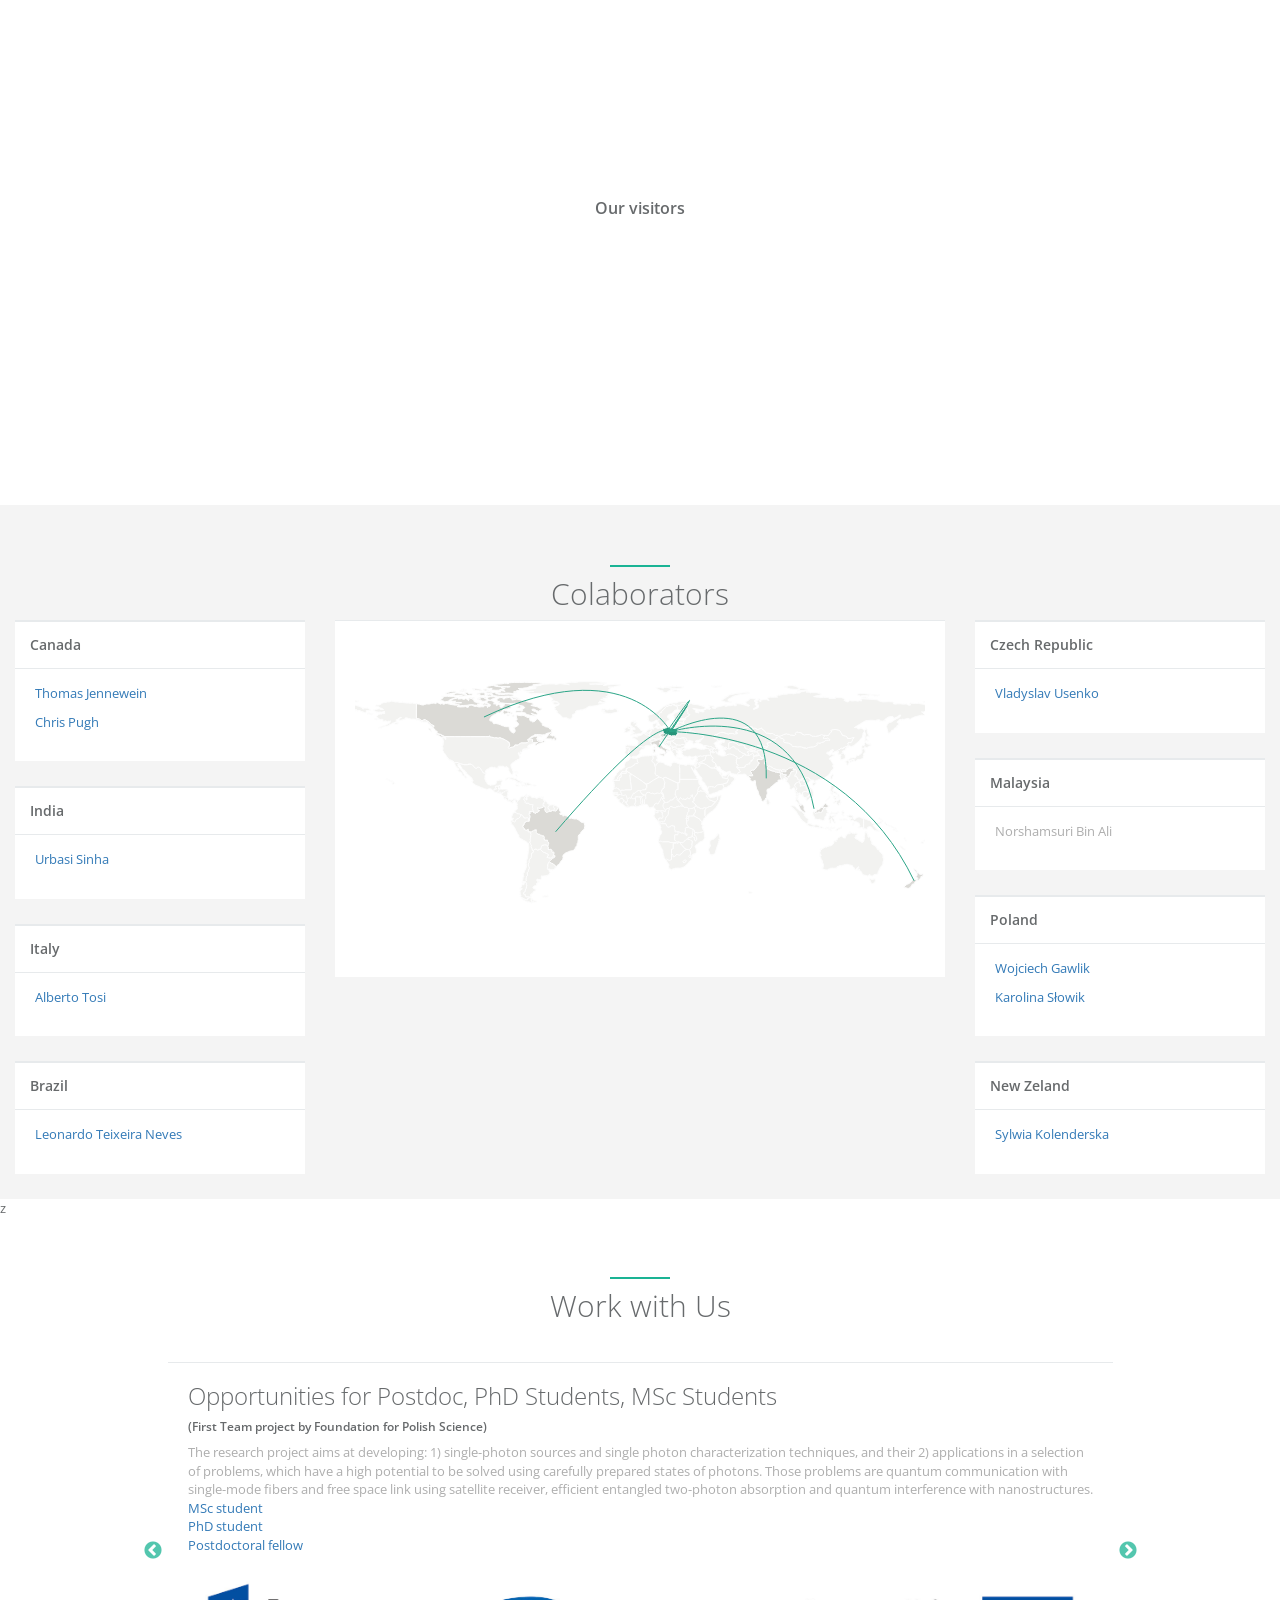
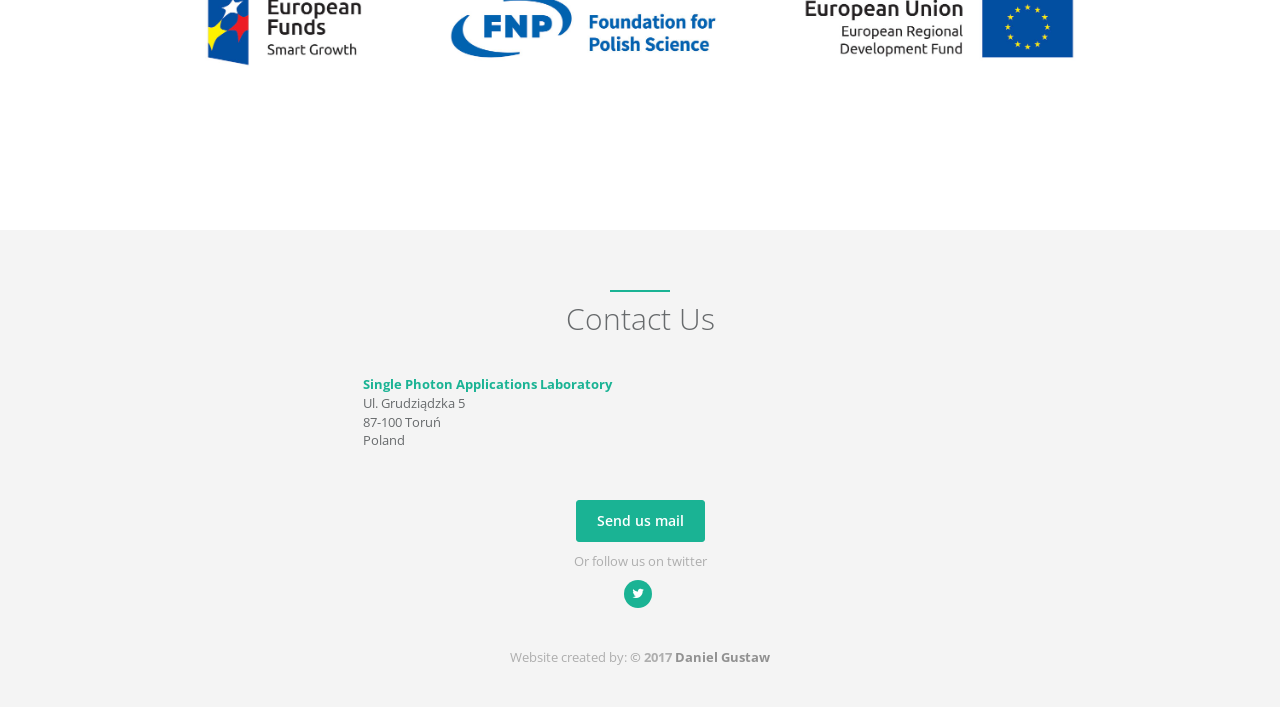
==== commit 97391e38: "" ====
--- a/index.html
+++ b/index.html
@@ -302,7 +302,7 @@
                             <span class="vertical-date">
                                 <!--Today <br/> -->
                                 <!--<small class="date-padded-down">02.2017</small> -->
-                                <a target="_blank" href="https://arxiv.org/abs/1711.06131" class="btn btn-xs btn-primary">Arxiv:1711.06131</a>
+                                <a target="_blank" href="https://www.nature.com/articles/s41598-019-39689-y" class="btn btn-xs btn-primary">Sci. Rep., <b>9</b> , 3111 (2019)</a>
 
                             </span>
                         </div>
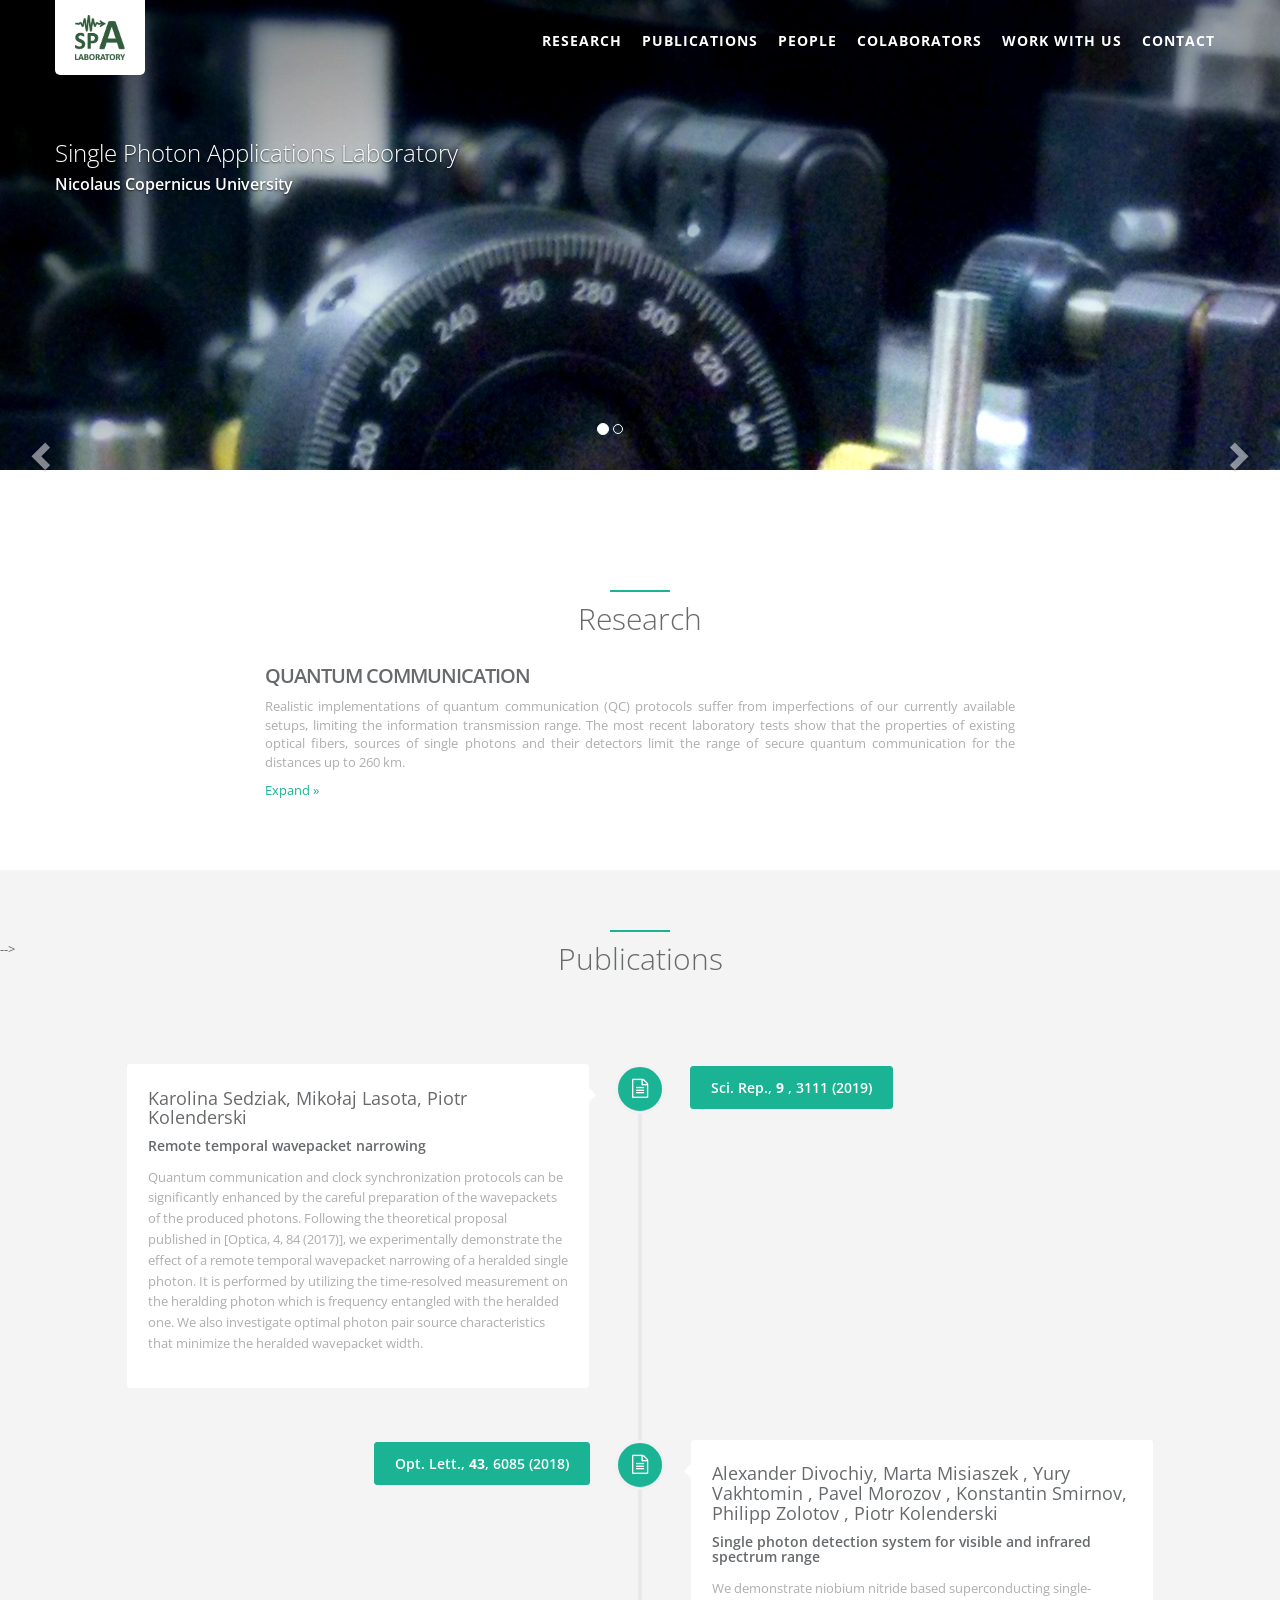
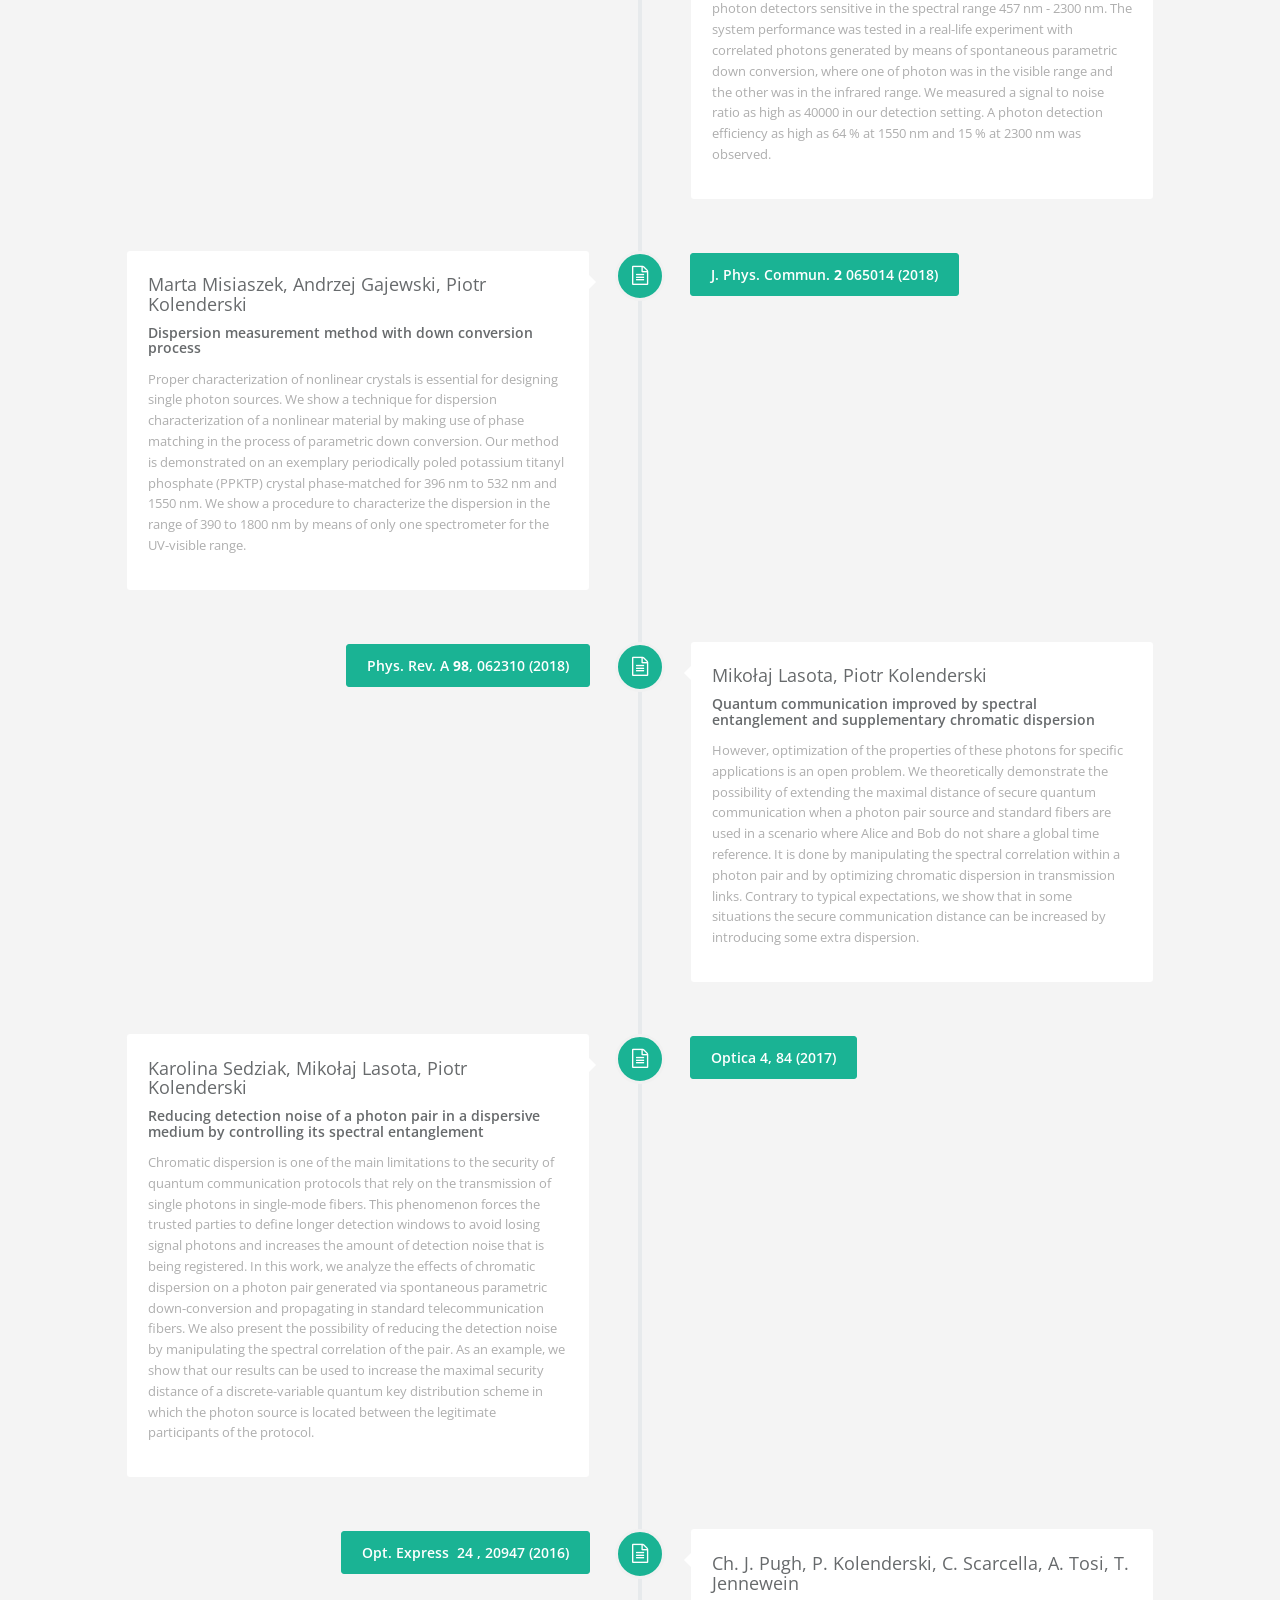
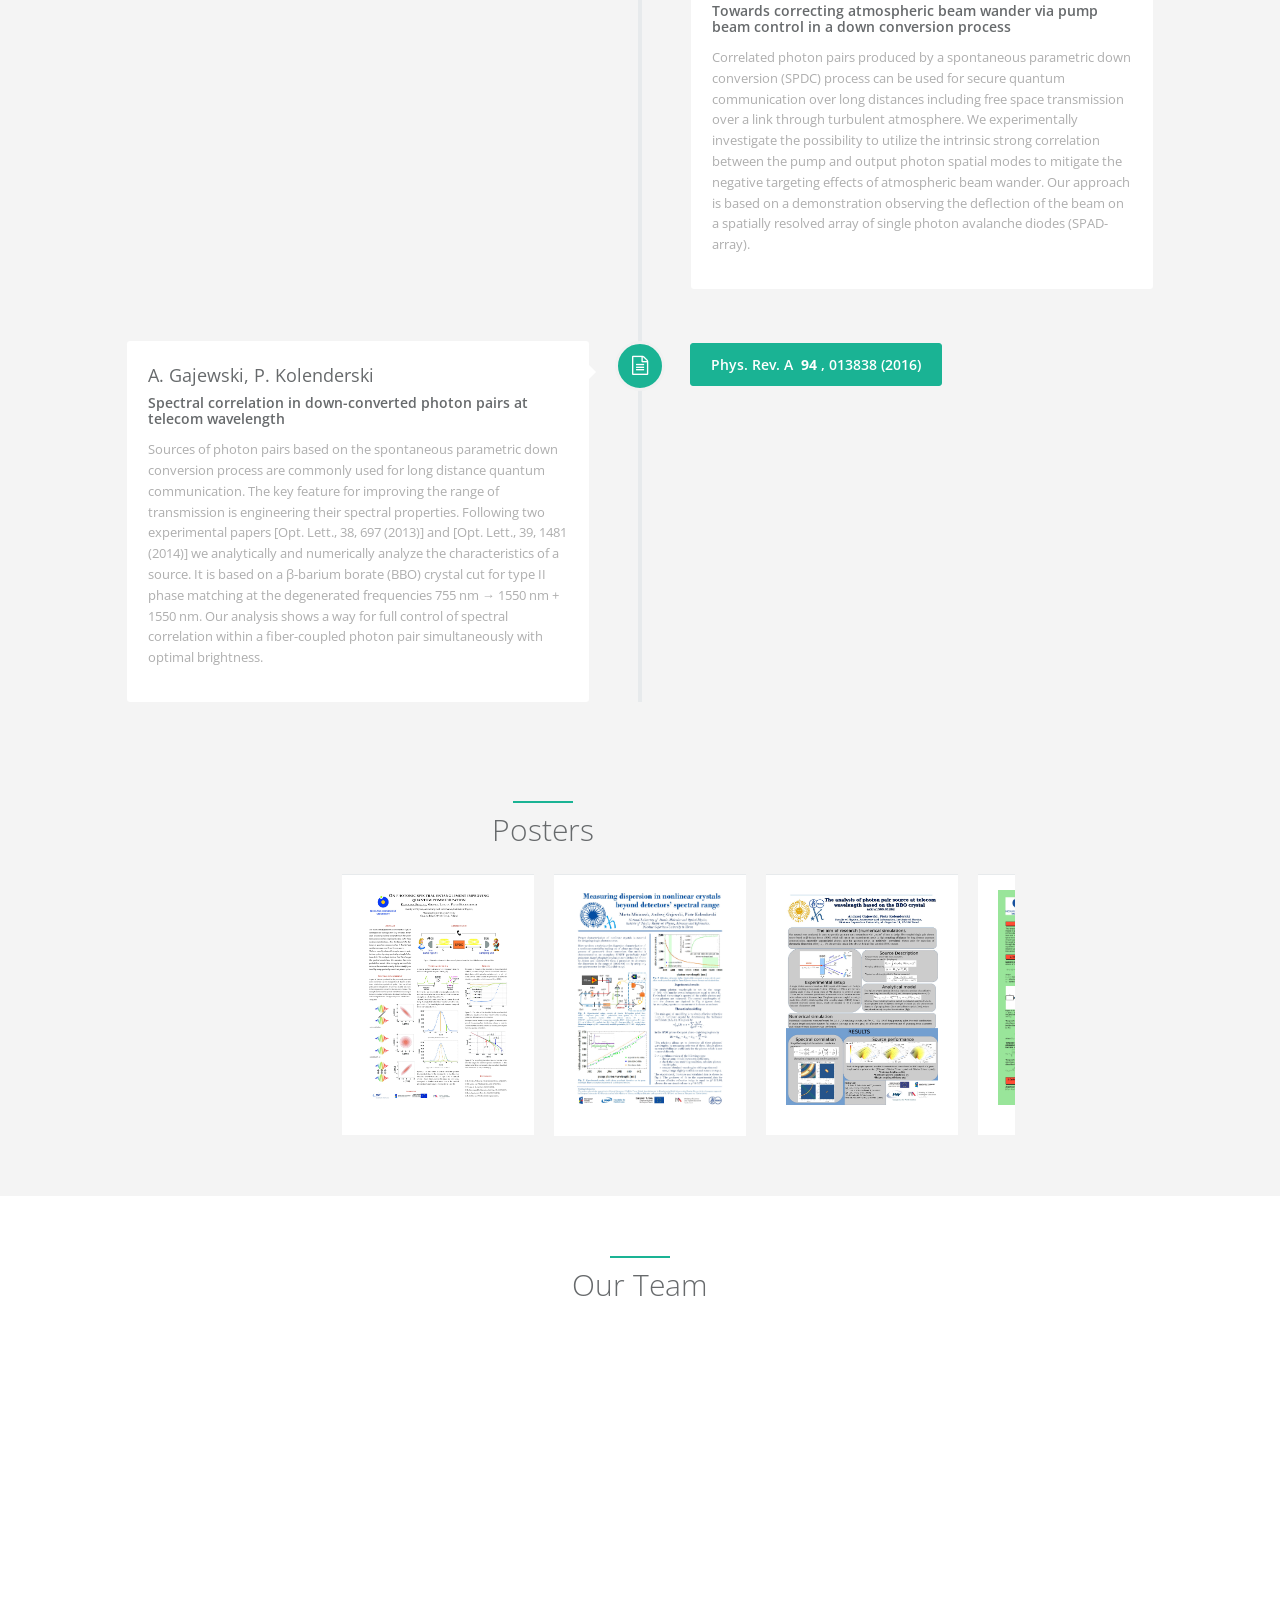
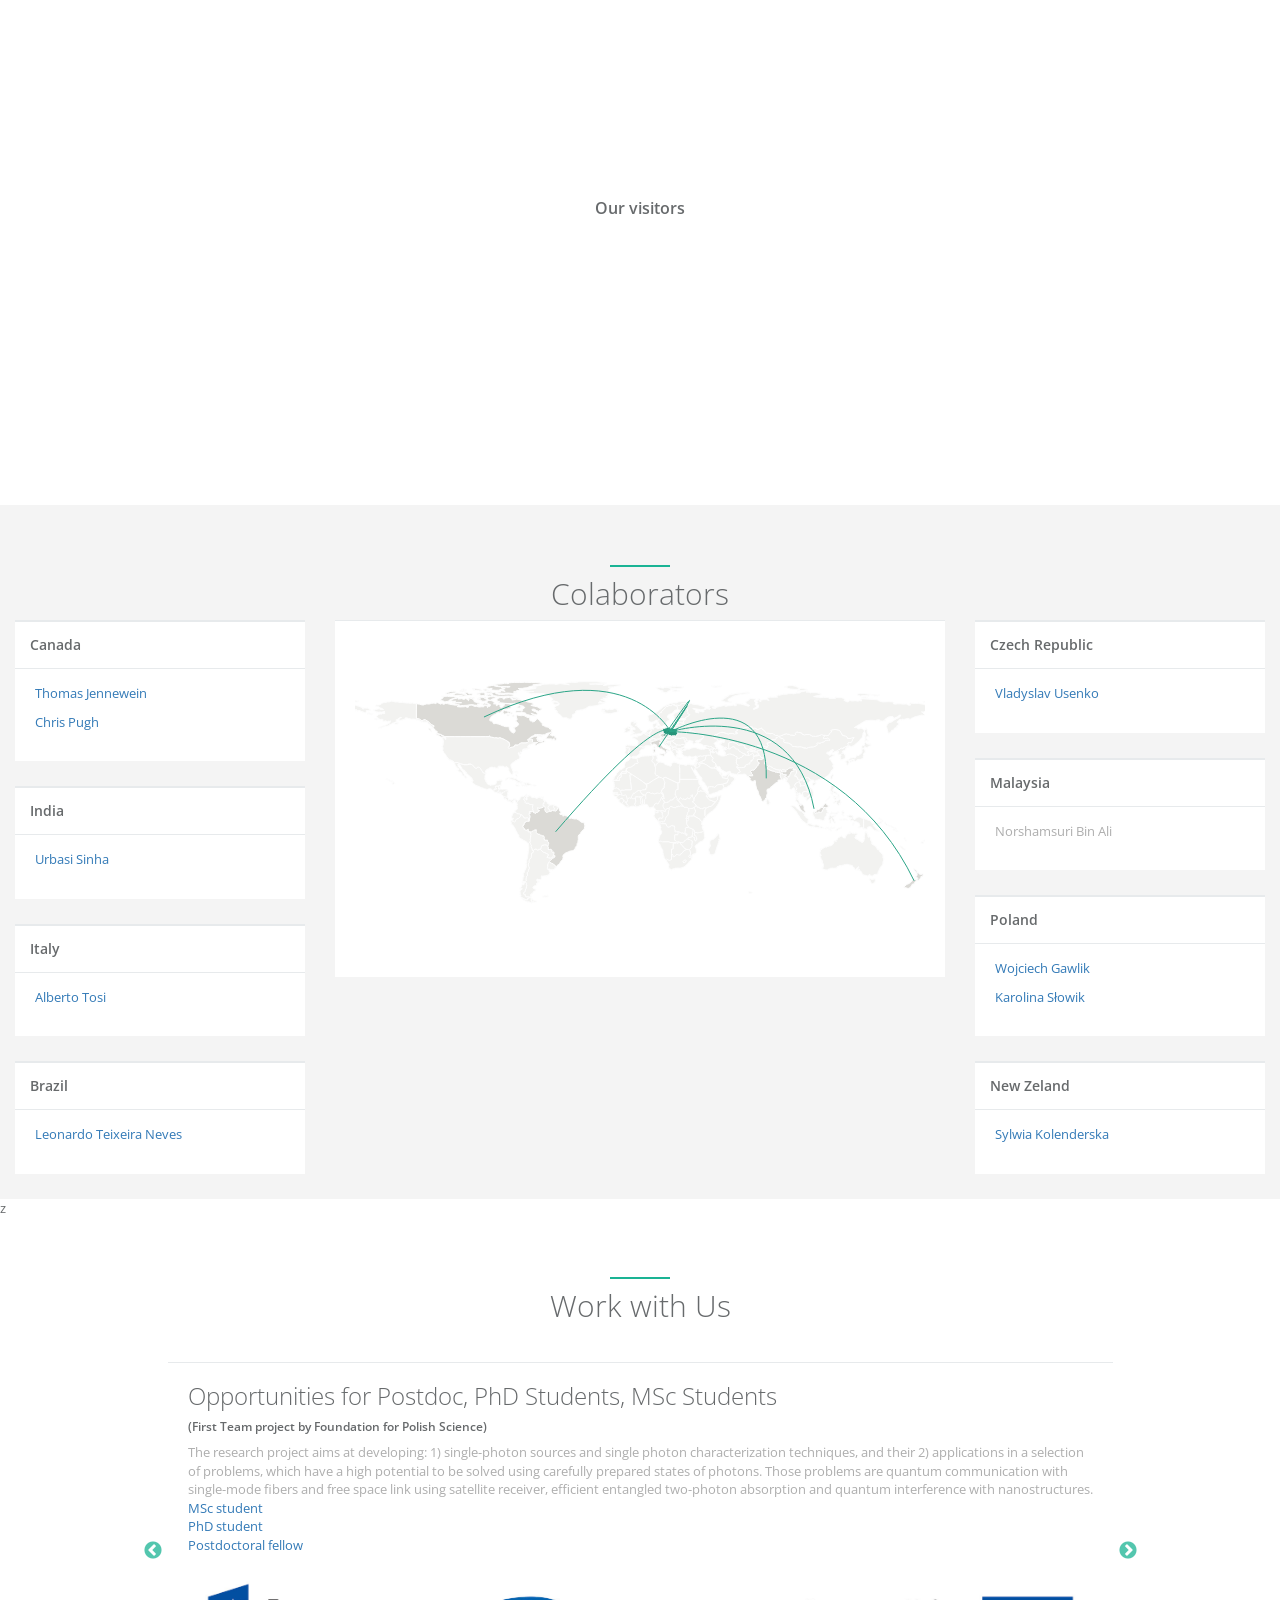
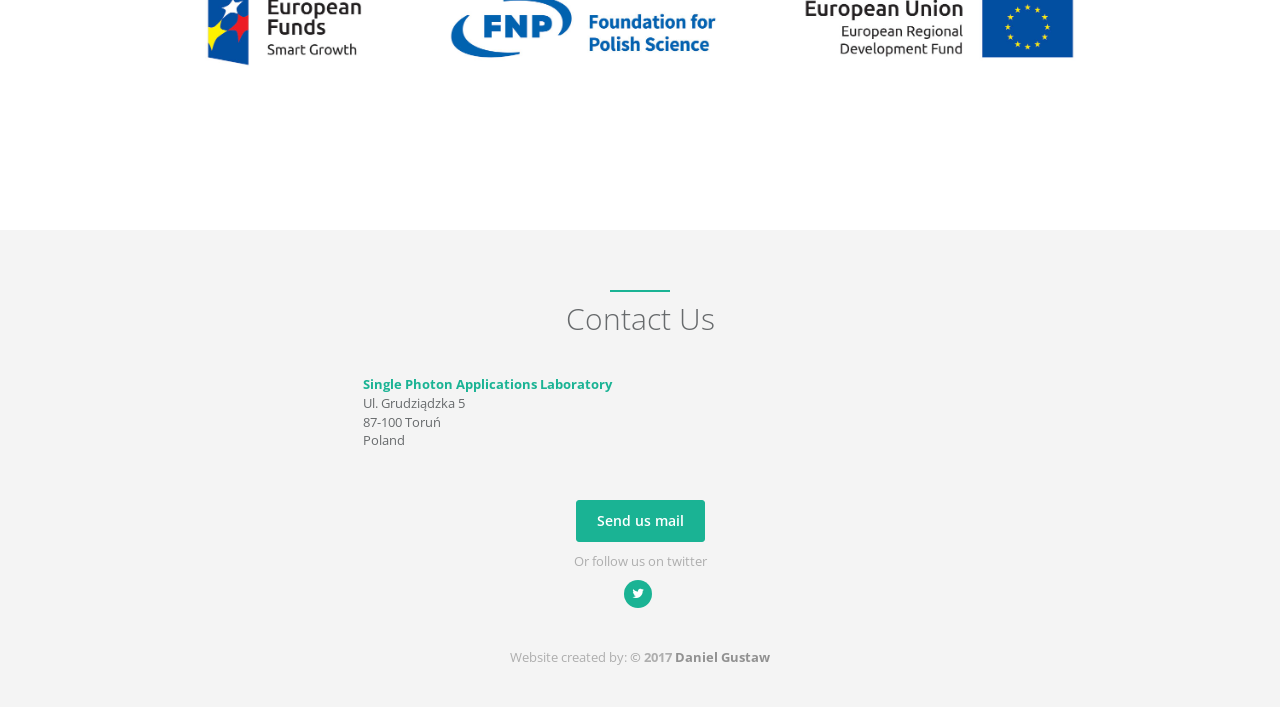
==== commit ed826ab6: "" ====
--- a/index.html
+++ b/index.html
@@ -243,6 +243,28 @@
             <div class="col-lg-12">
                 <div id="vertical-timeline" class="vertical-container light-timeline center-orientation">
                 
+                
+                    <!--FROM THIS-->
+                    <div class="vertical-timeline-block">
+                        <div class="vertical-timeline-icon navy-bg">
+                            <i class="fa fa-file-text-o"></i>
+                        </div>
+
+                        <div class="vertical-timeline-content">
+                            <h2>Karolina Sedziak, Mikołaj Lasota, Piotr Kolenderski</h2>
+                            <h4>Remote temporal wavepacket narrowing</h4>
+                            <p>Quantum communication and clock synchronization protocols can be significantly enhanced by the careful preparation of the wavepackets of the produced photons. Following the theoretical proposal published in [Optica, 4, 84 (2017)], we experimentally demonstrate the effect of a remote temporal wavepacket narrowing of a heralded single photon. It is performed by utilizing the time-resolved measurement on the heralding photon which is frequency entangled with the heralded one. We also investigate optimal photon pair source characteristics that minimize the heralded wavepacket width. </p>
+                            <span class="vertical-date">
+                                <!--Today <br/> -->
+                                <!--<small class="date-padded-down">02.2017</small> -->
+                                <a target="_blank" href="https://www.nature.com/articles/s41598-019-39689-y" class="btn btn-xs btn-primary">Sci. Rep., <b>9</b> , 3111 (2019)</a>
+
+                            </span>
+                        </div>
+                    </div>
+                    <!--TO THIS-->                
+                
+                
          <!--FROM THIS-->
                     <div class="vertical-timeline-block">
                         <div class="vertical-timeline-icon navy-bg">
@@ -289,25 +311,7 @@
                     <!--TO THIS-->
 
 
-                    <!--FROM THIS-->
-                    <div class="vertical-timeline-block">
-                        <div class="vertical-timeline-icon navy-bg">
-                            <i class="fa fa-file-text-o"></i>
-                        </div>
-
-                        <div class="vertical-timeline-content">
-                            <h2>Karolina Sedziak, Mikołaj Lasota, Piotr Kolenderski</h2>
-                            <h4>Remote temporal wavepacket narrowing</h4>
-                            <p>Quantum communication and clock synchronization protocols can be significantly enhanced by the careful preparation of the wavepackets of the produced photons. Following the theoretical proposal published in [Optica, 4, 84 (2017)], we experimentally demonstrate the effect of a remote temporal wavepacket narrowing of a heralded single photon. It is performed by utilizing the time-resolved measurement on the heralding photon which is frequency entangled with the heralded one. We also investigate optimal photon pair source characteristics that minimize the heralded wavepacket width. </p>
-                            <span class="vertical-date">
-                                <!--Today <br/> -->
-                                <!--<small class="date-padded-down">02.2017</small> -->
-                                <a target="_blank" href="https://www.nature.com/articles/s41598-019-39689-y" class="btn btn-xs btn-primary">Sci. Rep., <b>9</b> , 3111 (2019)</a>
-
-                            </span>
-                        </div>
-                    </div>
-                    <!--TO THIS-->
+
 
 
                     <!--FROM THIS-->
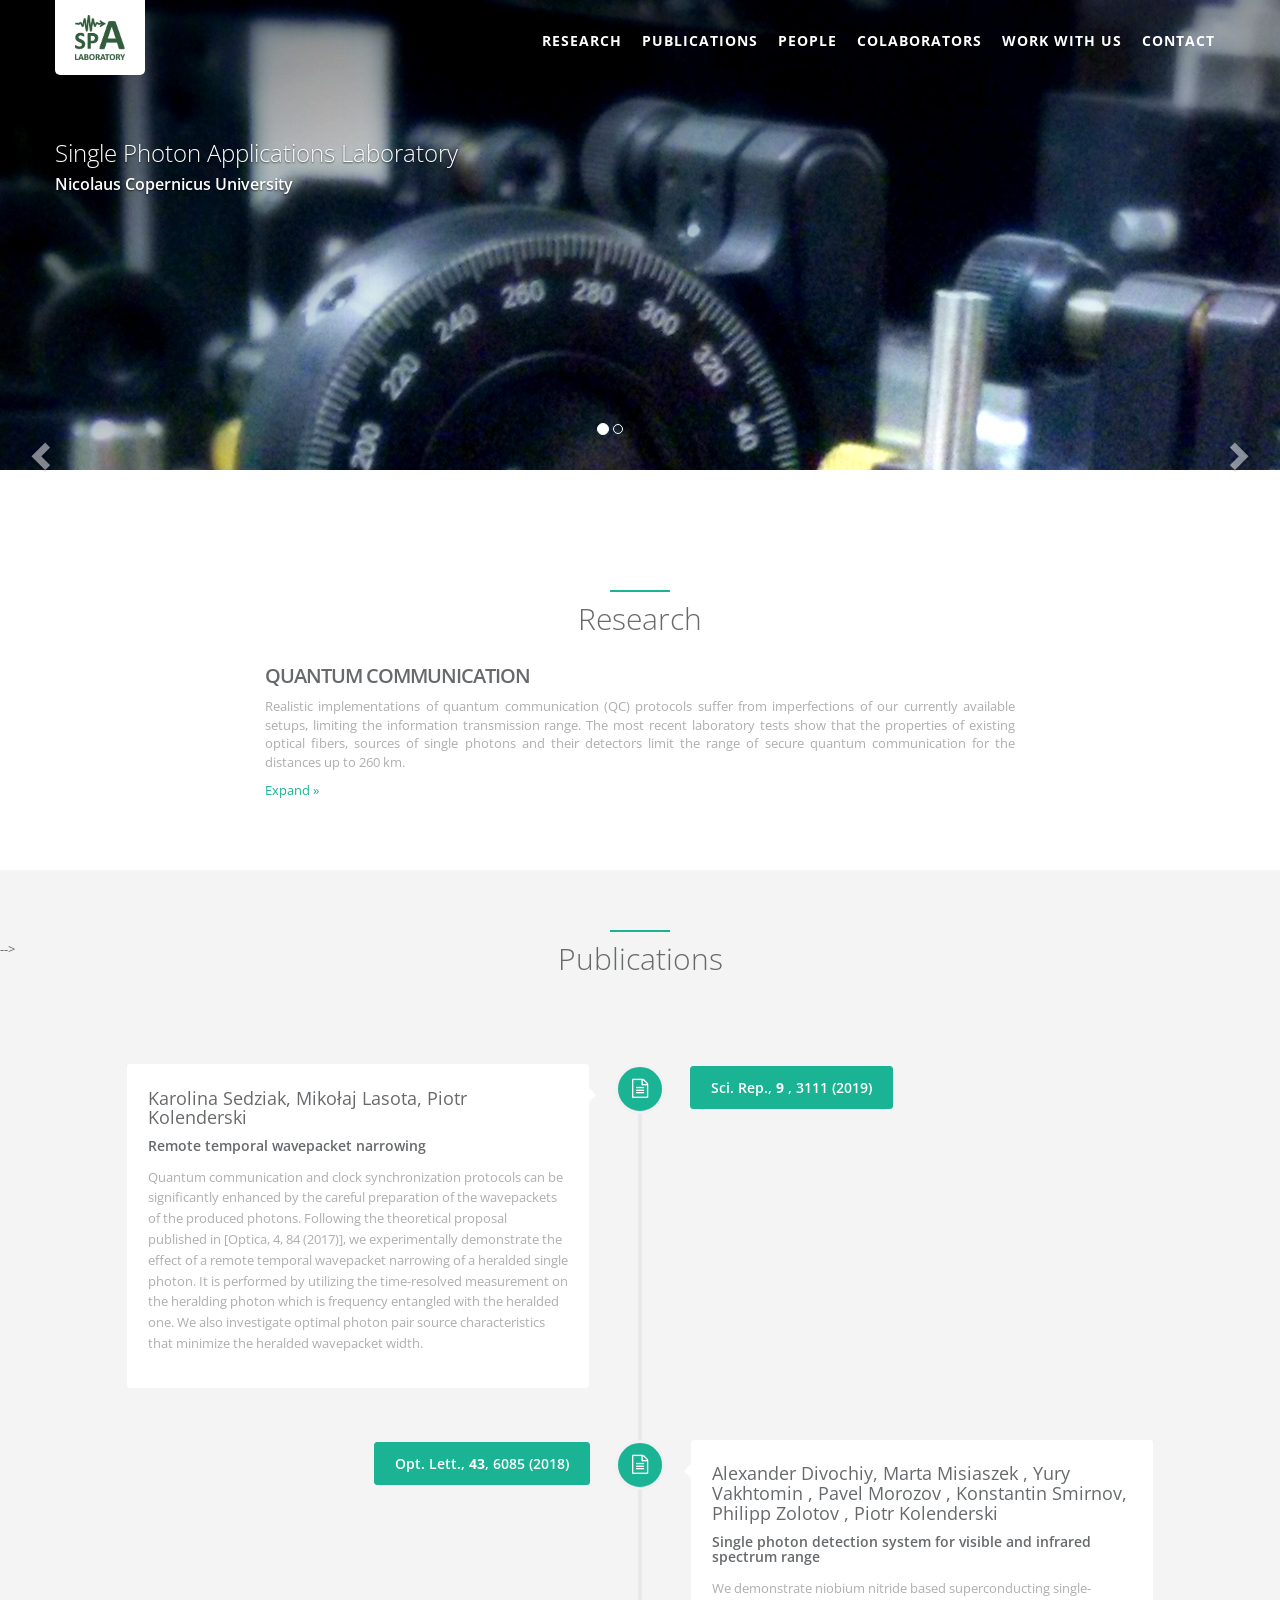
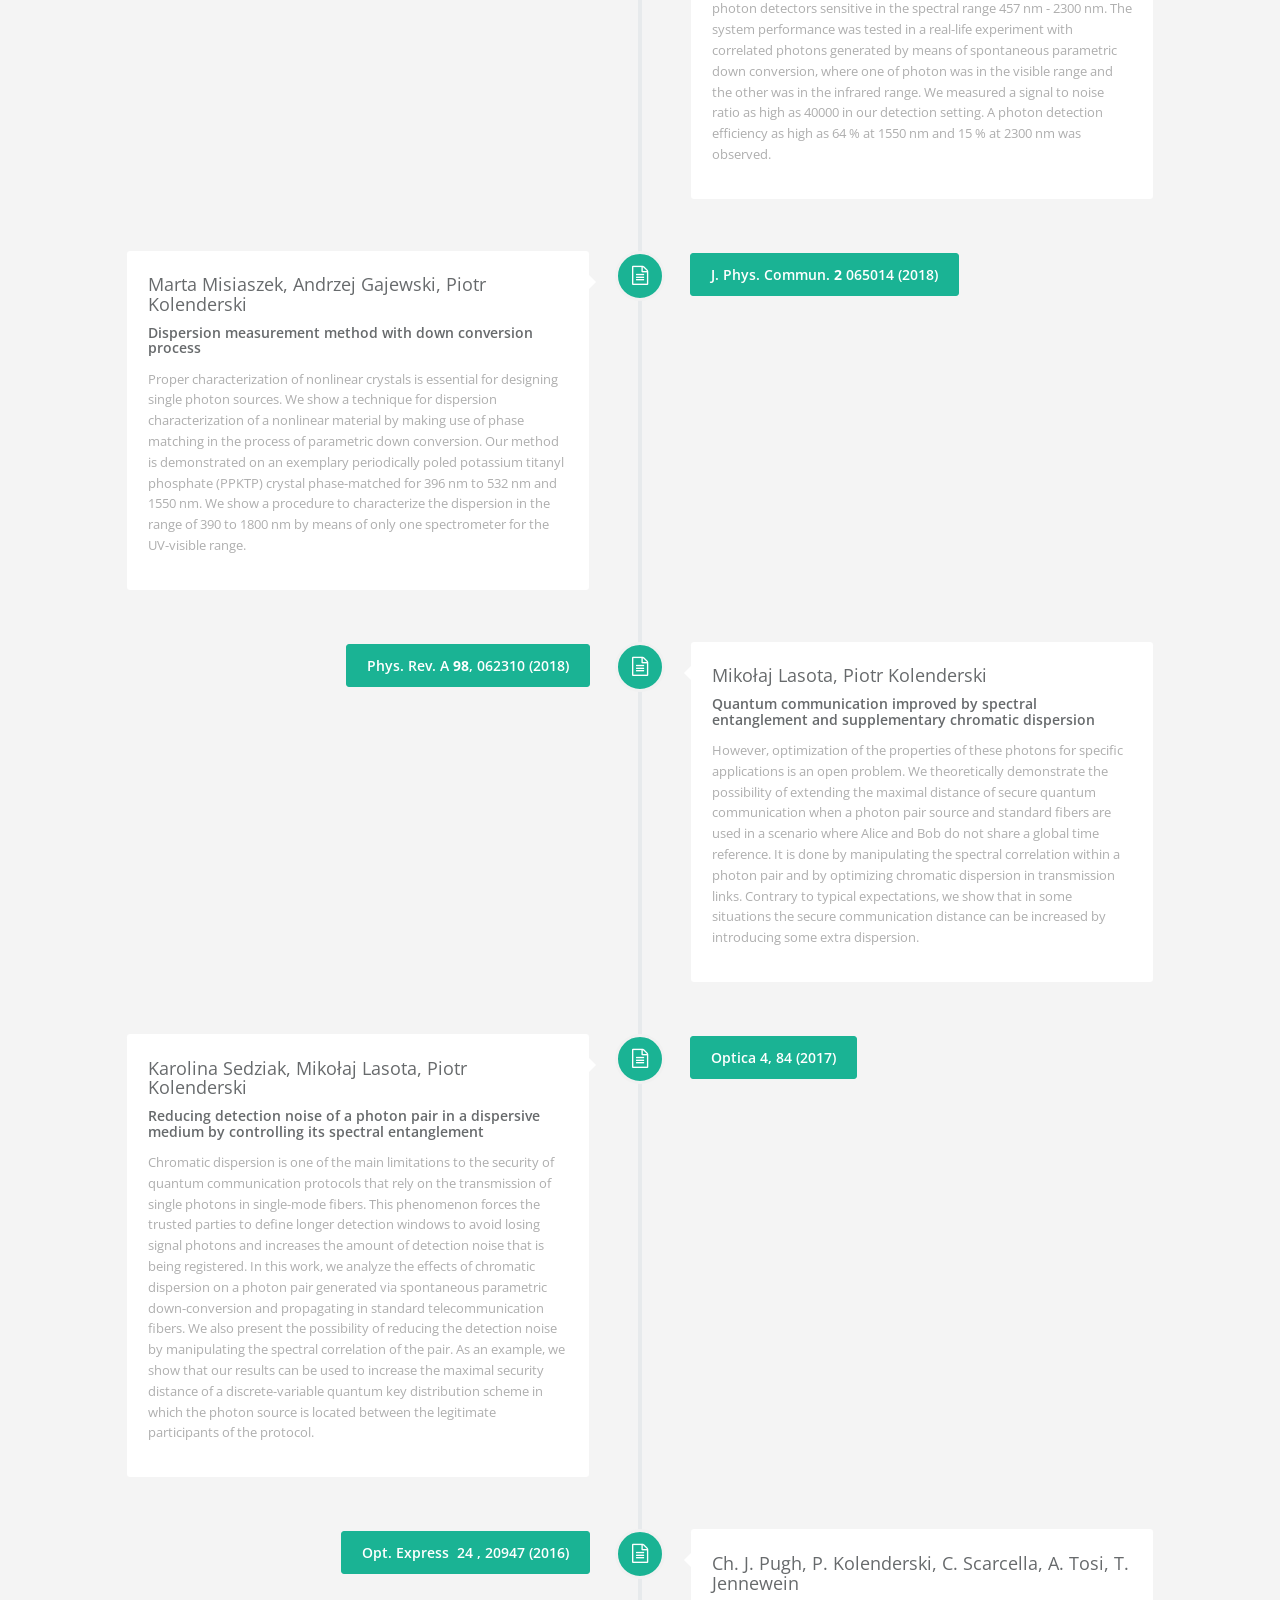
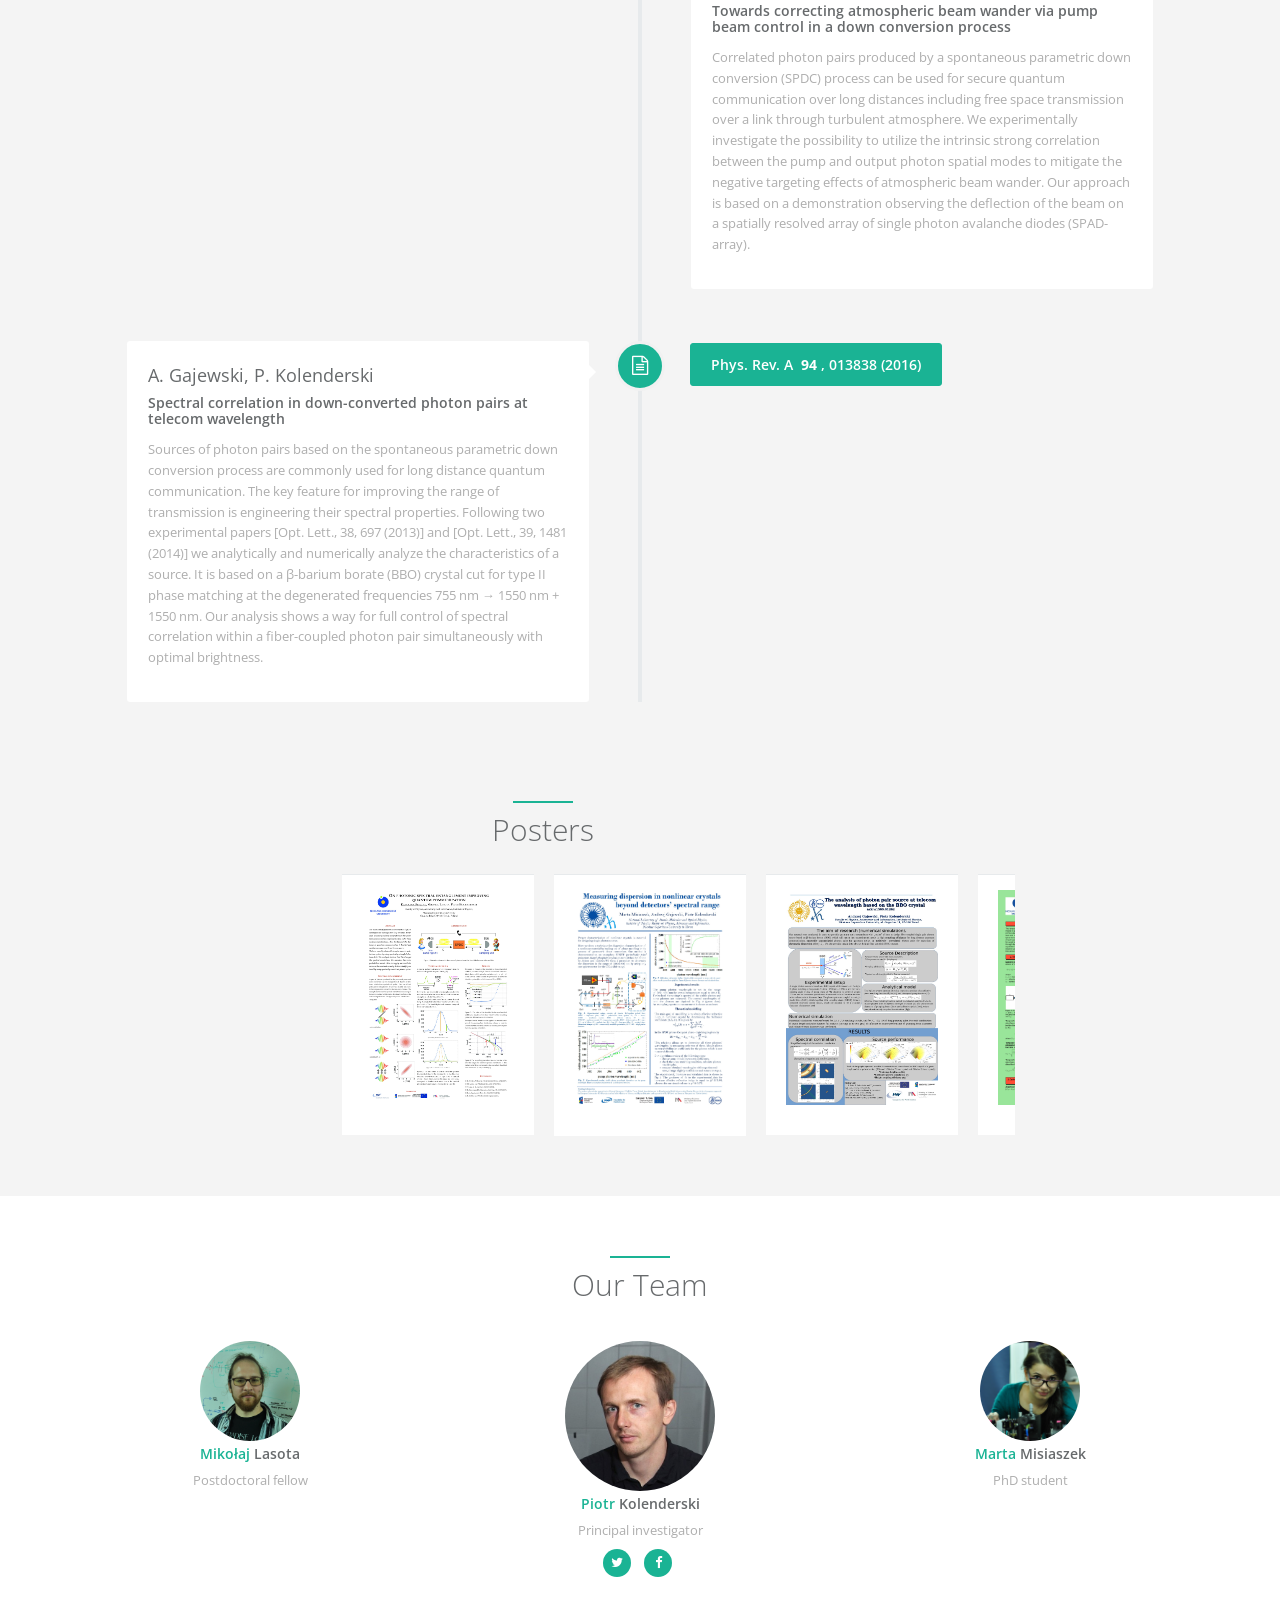
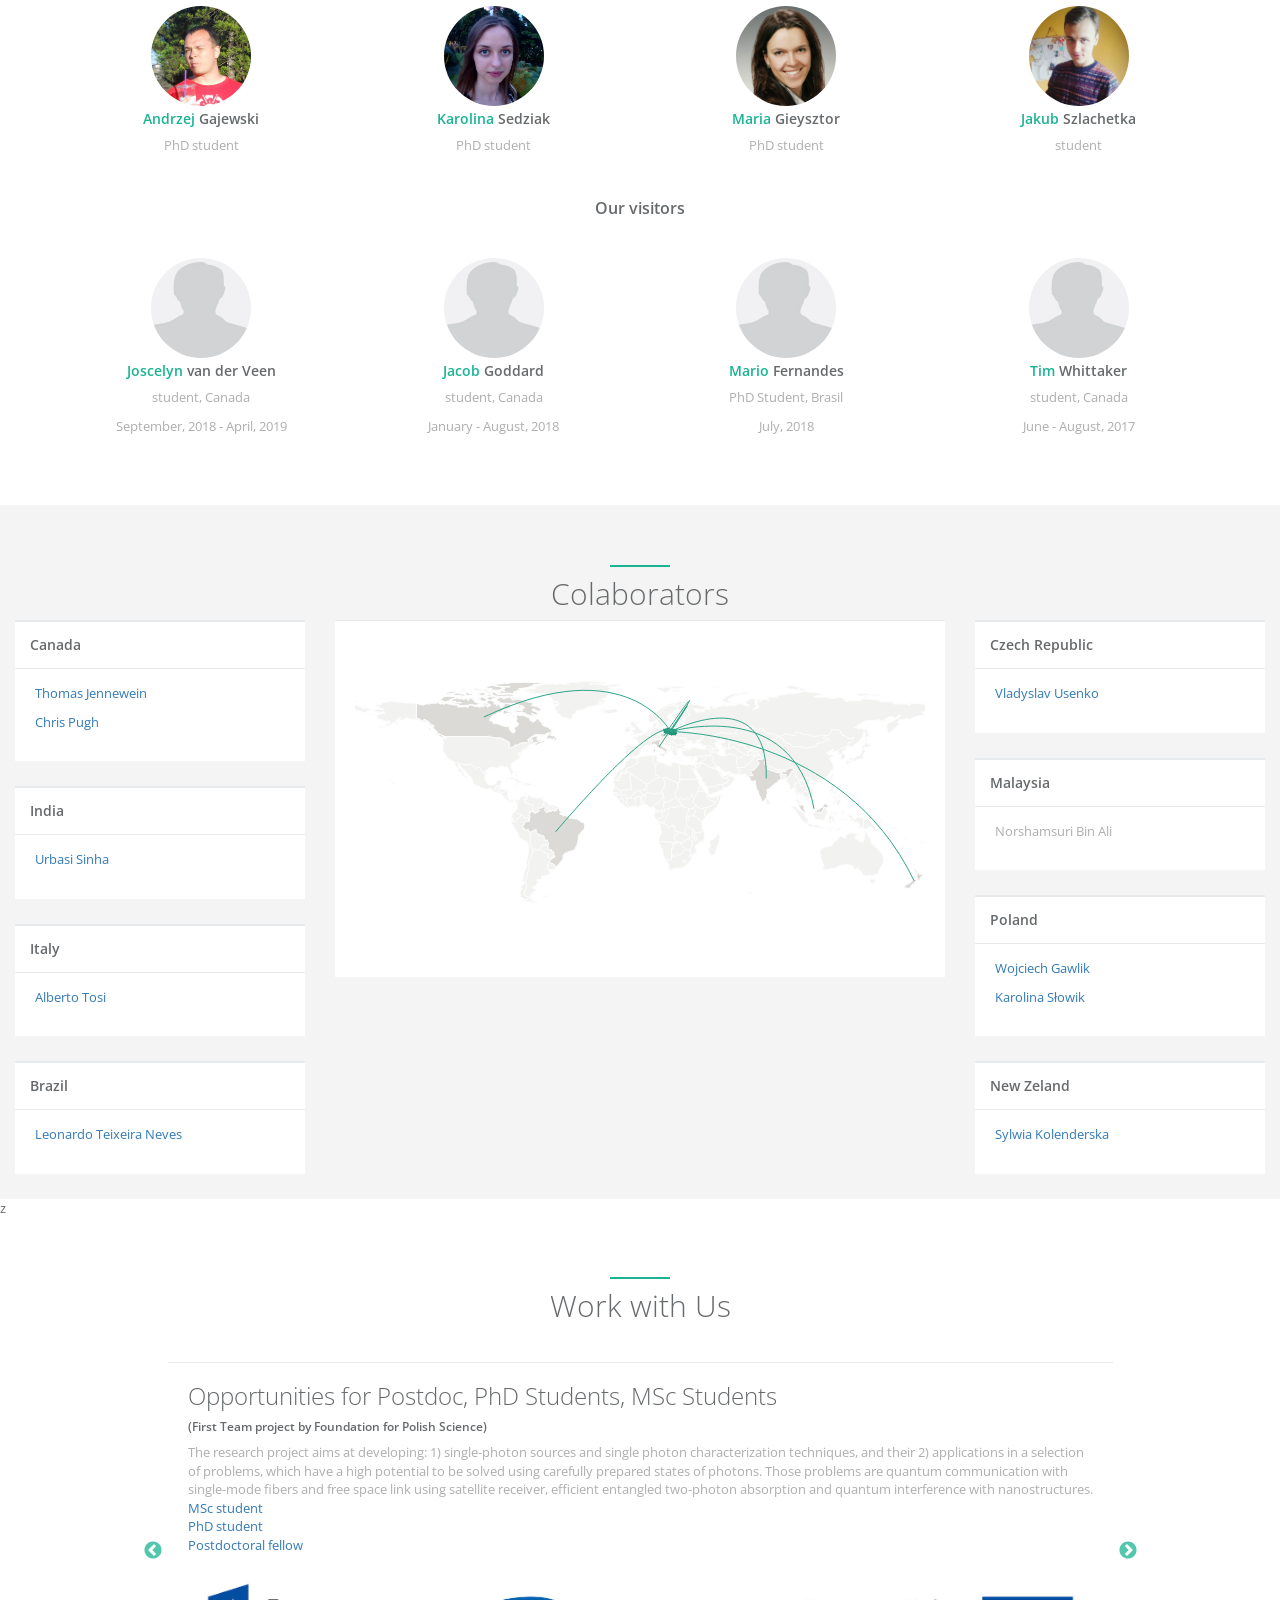
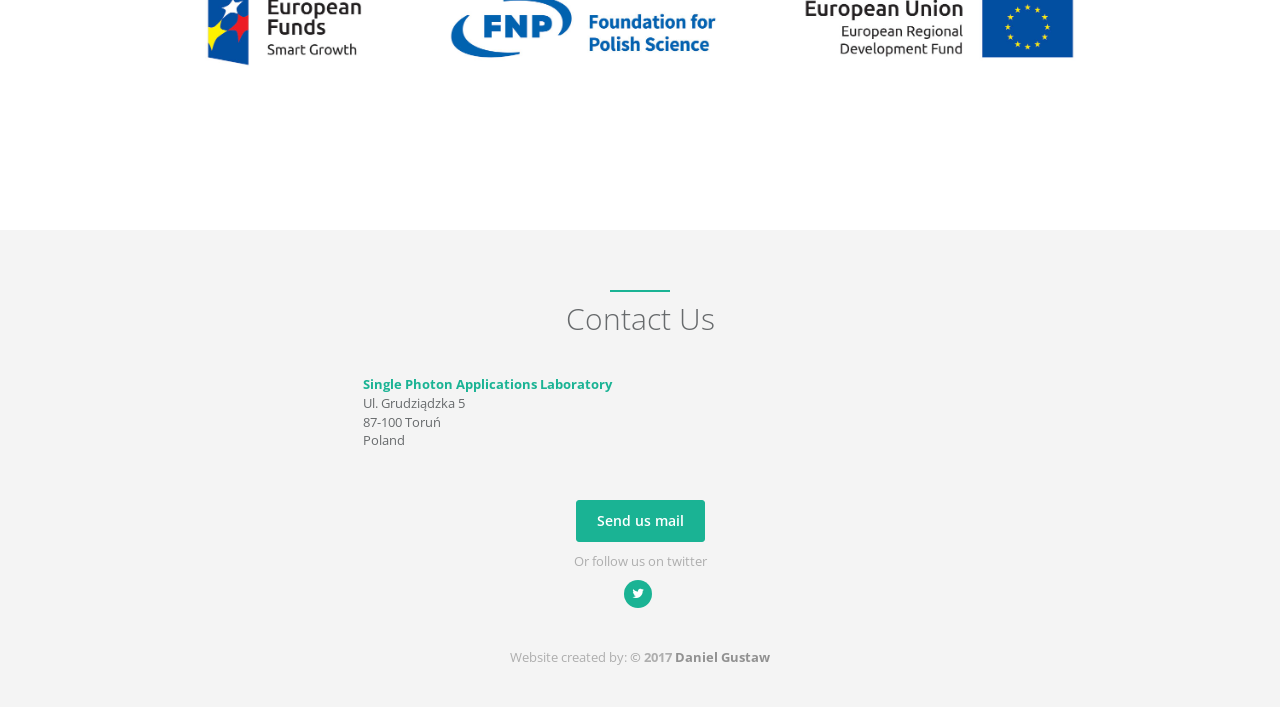
==== commit aae6dcc1: "" ====
--- a/index.html
+++ b/index.html
@@ -204,7 +204,7 @@
                 <span class="hidden">
                 <span>Due to a very good quality of the emitted light, huge flexibility in terms of its wavelength and relatively low cost, the most popular realistic single-photon sources are based on the spontaneous parametric down- conversion (SPDC) process. This kind of devices produce entangled pairs of photons, out of which one photon (called idler) can be sent to a heralding detector in the QC implementations and the other one (signal) can be used to distribute the secure key. Photons belonging to a given pair can be correlated in many degrees of freedom. Typically, they exhibit so-called spectral anticorrelations, which means that a little deviation of the frequency of signal photon from its central value corresponds to a similar deviation of the frequency of idler photon, but in the opposite direction. However, it is possible to generate two-photon states with positive spectral correlations
                     [<a target="_blank" href="https://www.osapublishing.org/abstract.cfm?uri=ol-39-6-1481">Opt. Lett., 39, 1481 (2014)</a>,
-                    <a target="_blank" href="https://journals.aps.org/pra/abstract/10.1103/PhysRevA.94.013838" >Phys. Rev. A ​ <b>94</b>​ , 013838 (2016)</a>]. In this situation, the frequencies of signal and idler photons are always shifted in the same direction. Such a feature of a pair of photons can be  used to reduce unwanted noise when transmitting information over long distances in fibers [<a target="_blank" href="https://www.osapublishing.org/optica/abstract.cfm?uri=optica-4-1-84">Optica, 4, 84 (2017)</a>, <a target="_blank" href="https://arxiv.org/abs/1702.05165" >Arxiv:1702.05165</a>].</span>
+                    <a target="_blank" href="https://journals.aps.org/pra/abstract/10.1103/PhysRevA.94.013838" >Phys. Rev. A ​ <b>94</b>​ , 013838 (2016)</a>]. In this situation, the frequencies of signal and idler photons are always shifted in the same direction. Such a feature of a pair of photons can be  used to reduce unwanted noise when transmitting information over long distances in fibers [<a target="_blank" href="https://www.osapublishing.org/optica/abstract.cfm?uri=optica-4-1-84">Optica, 4, 84 (2017)</a>, <a target="_blank" href="https://www.nature.com/articles/s41598-019-39689-y" >Sci. Rep., 9, 3111 (2019)</a>].</span>
                 <img class="in-column" src="assets/qc-article.jpg" alt="">
             </span>
             </p>
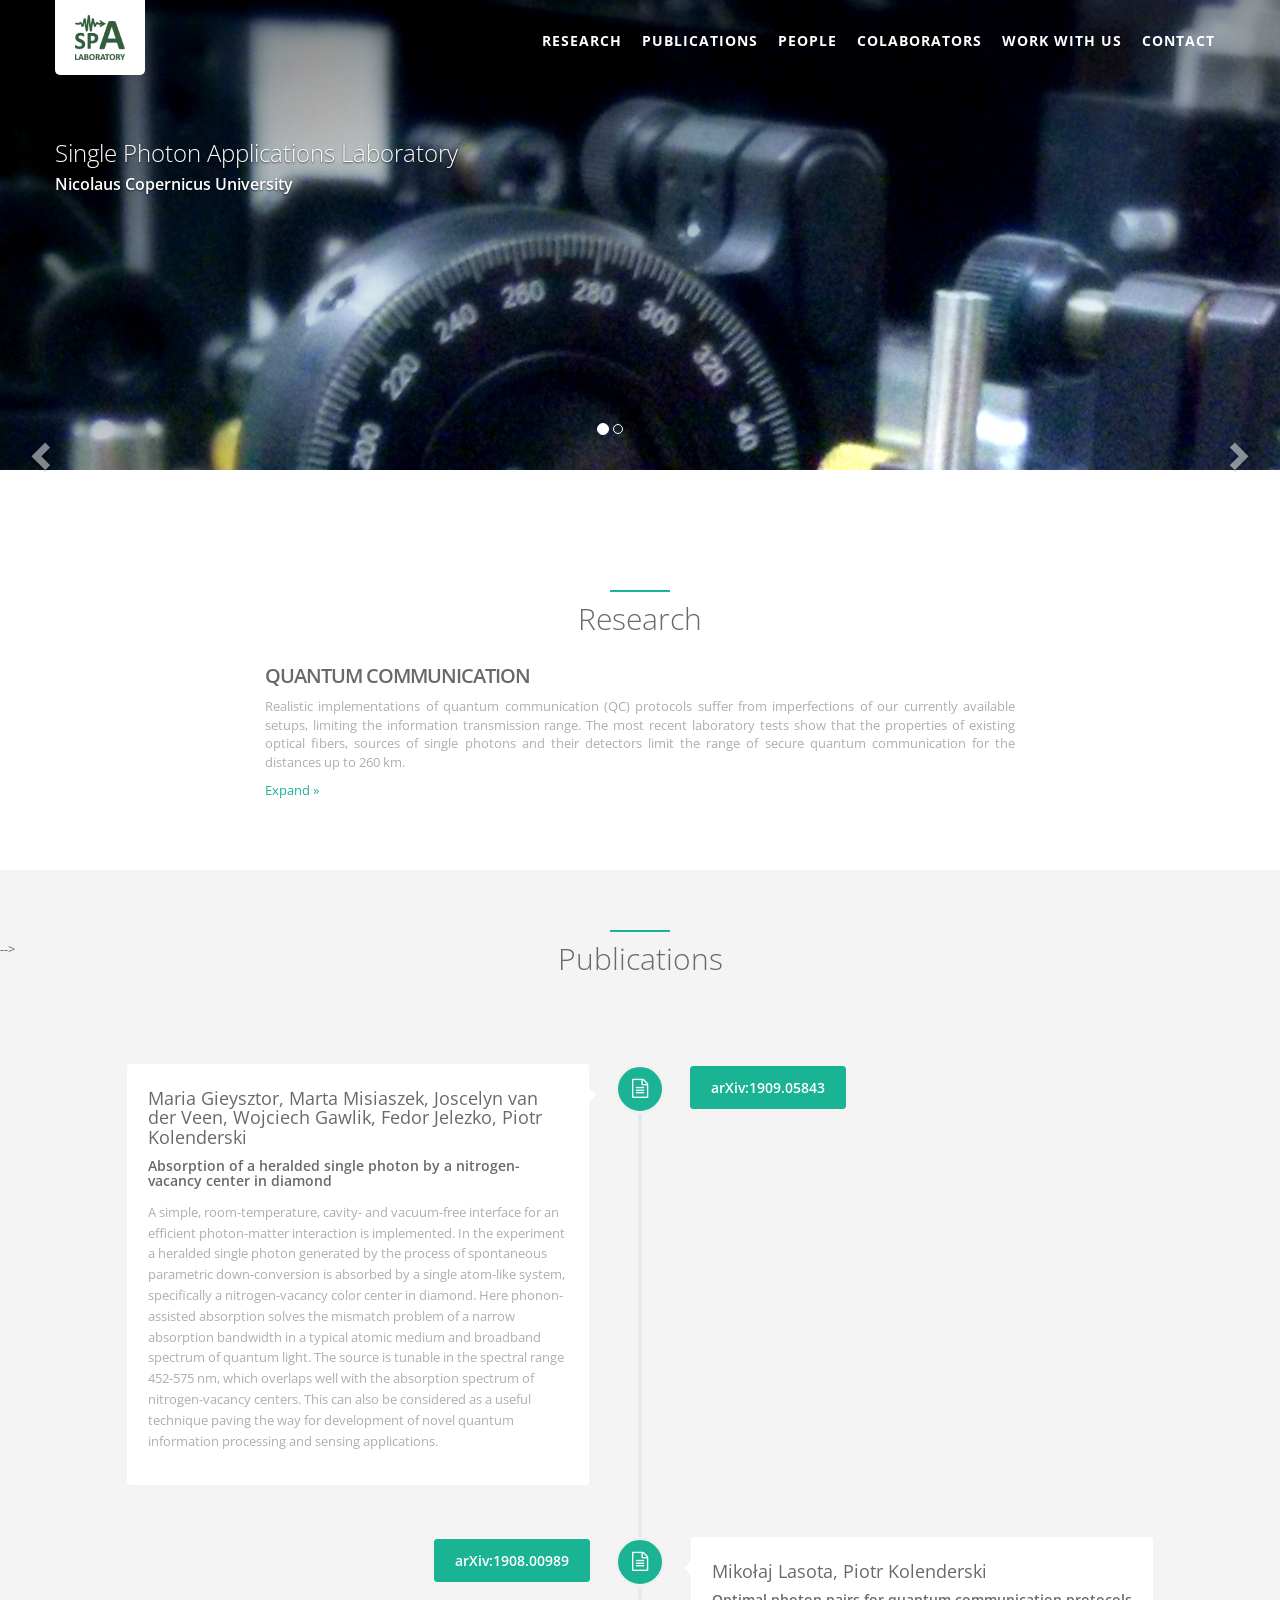
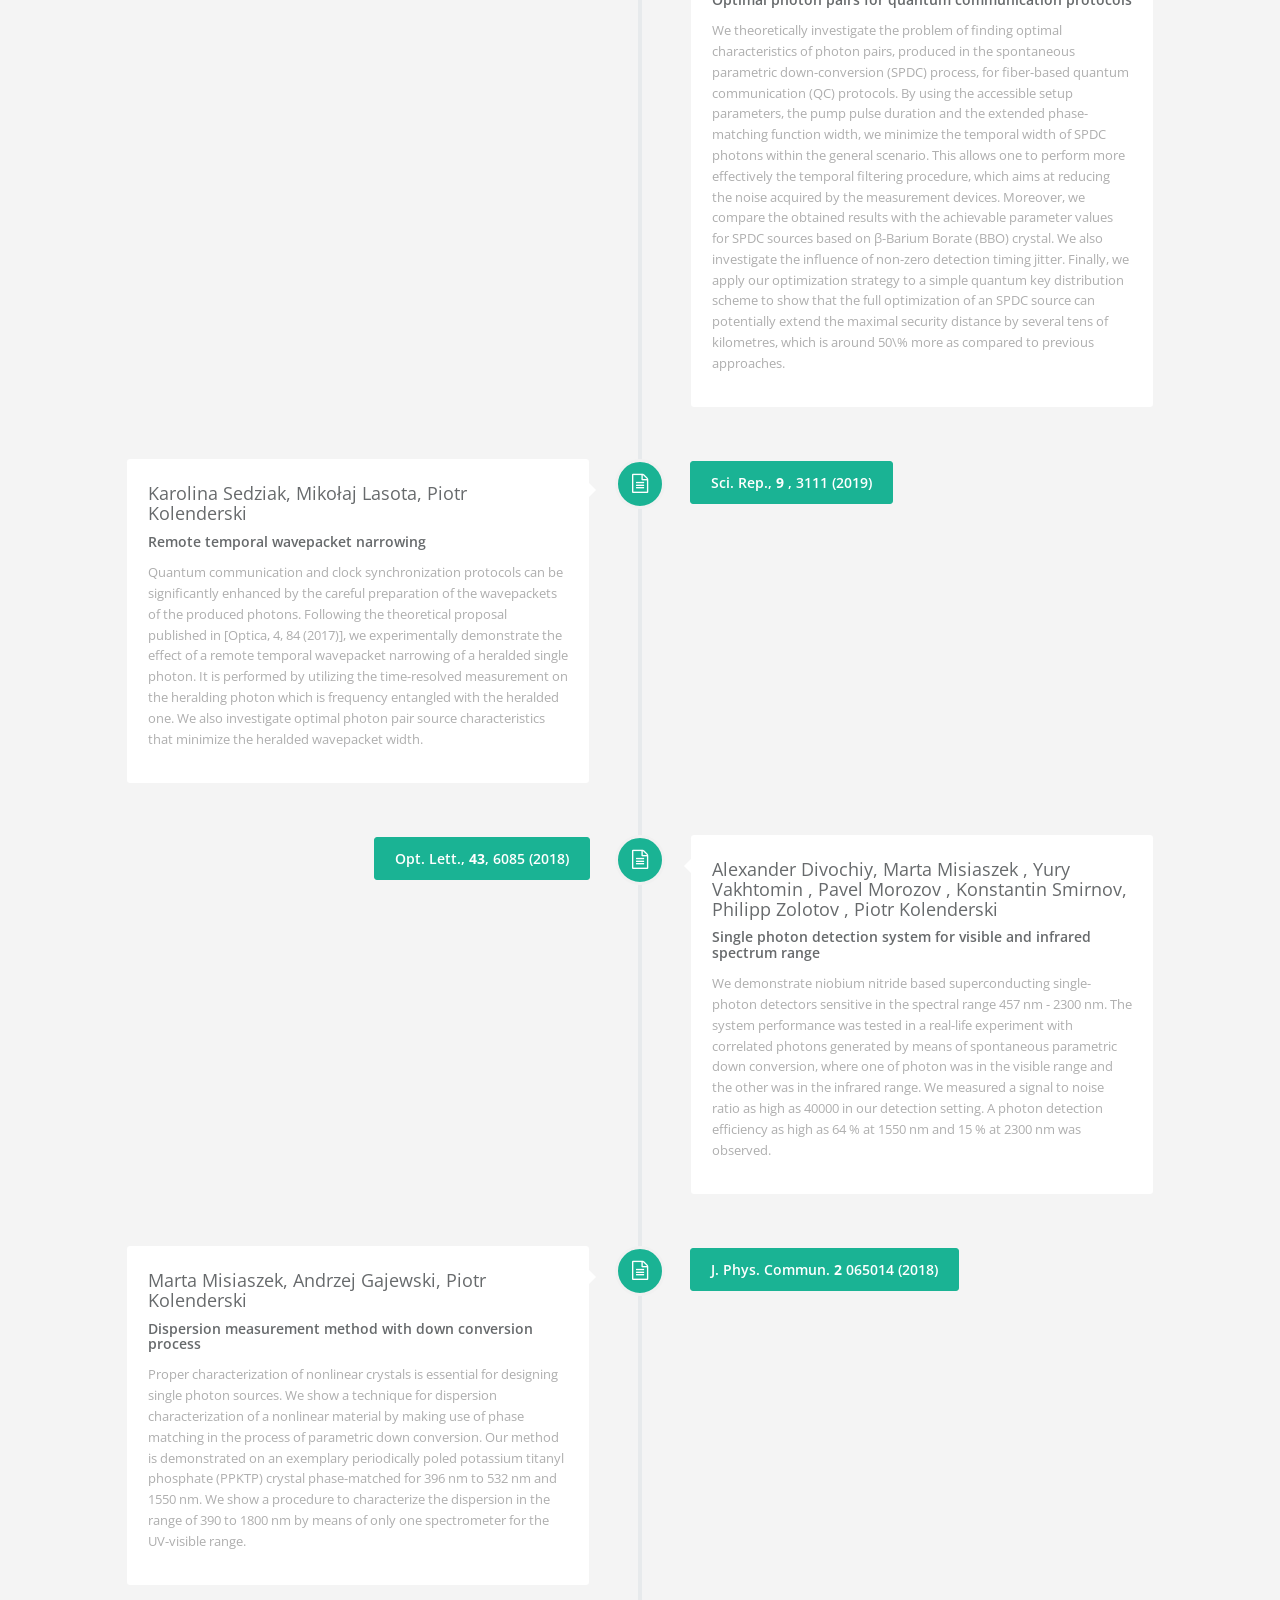
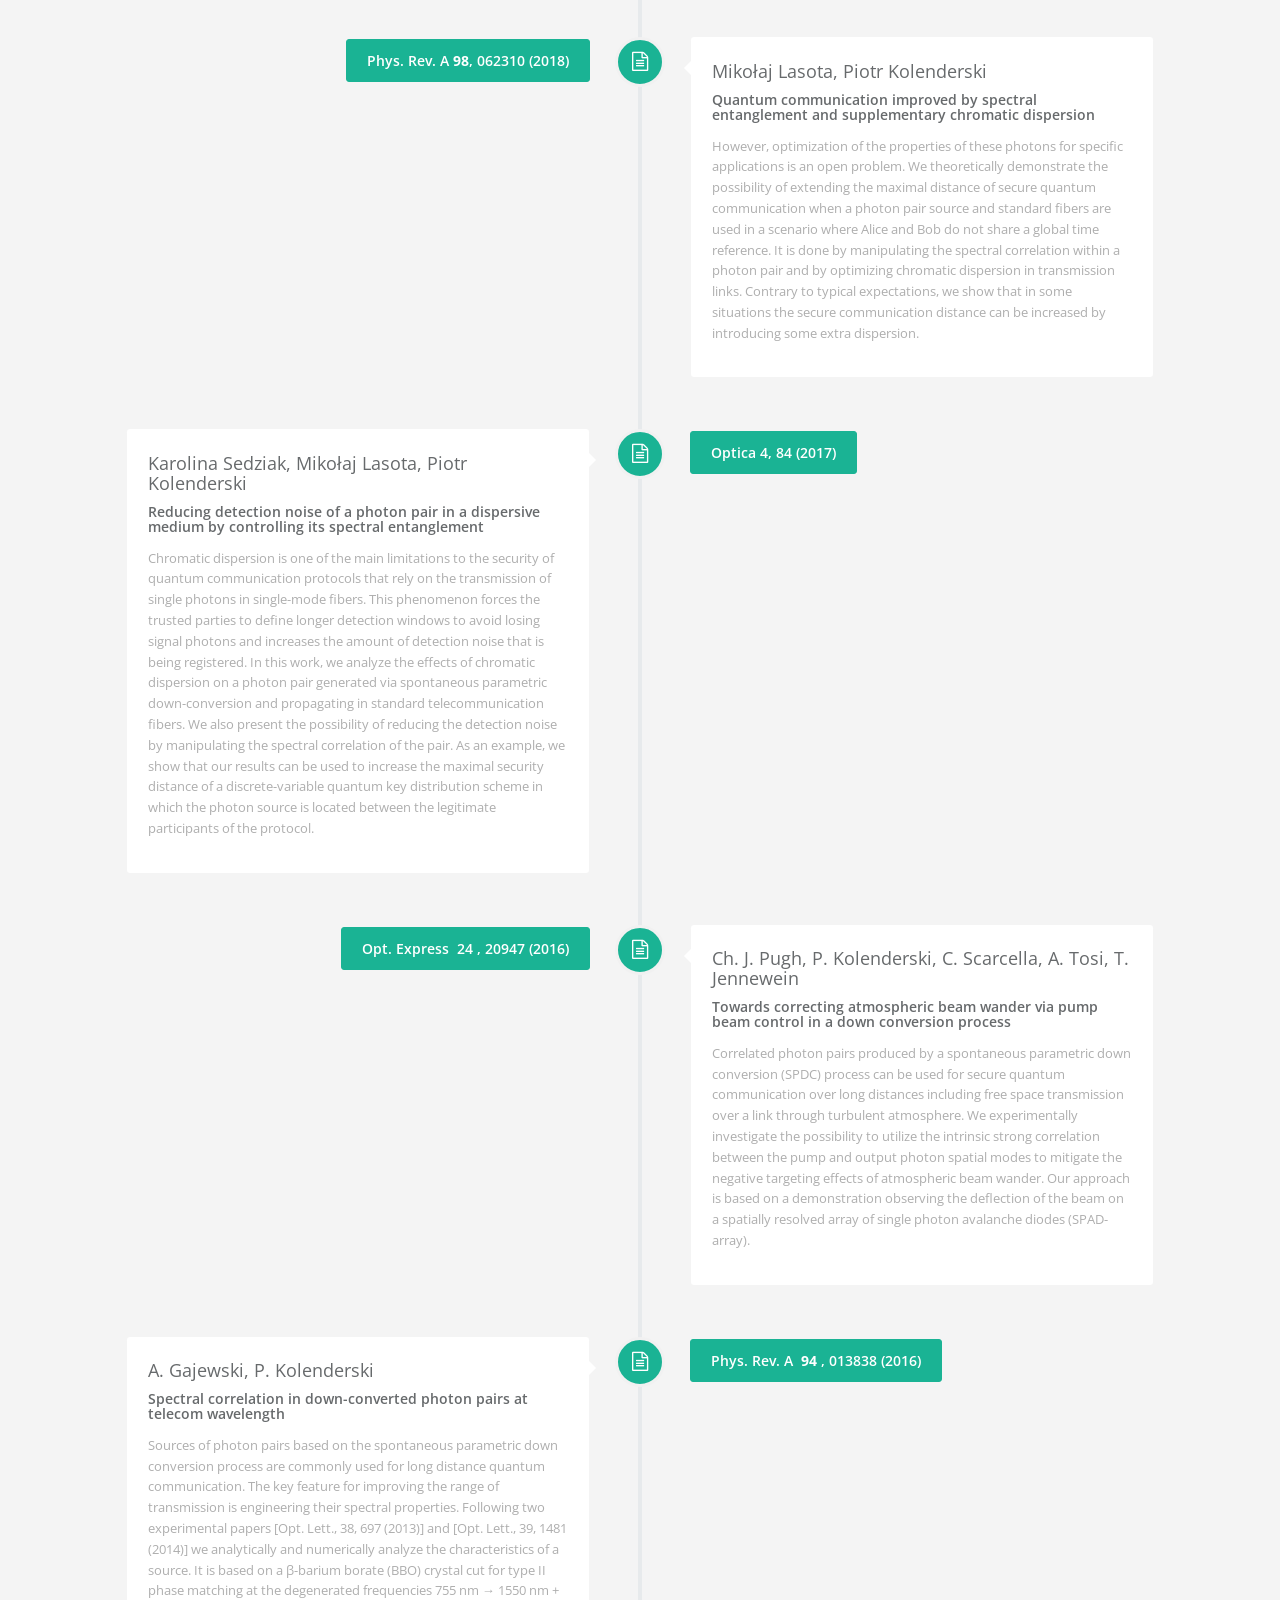
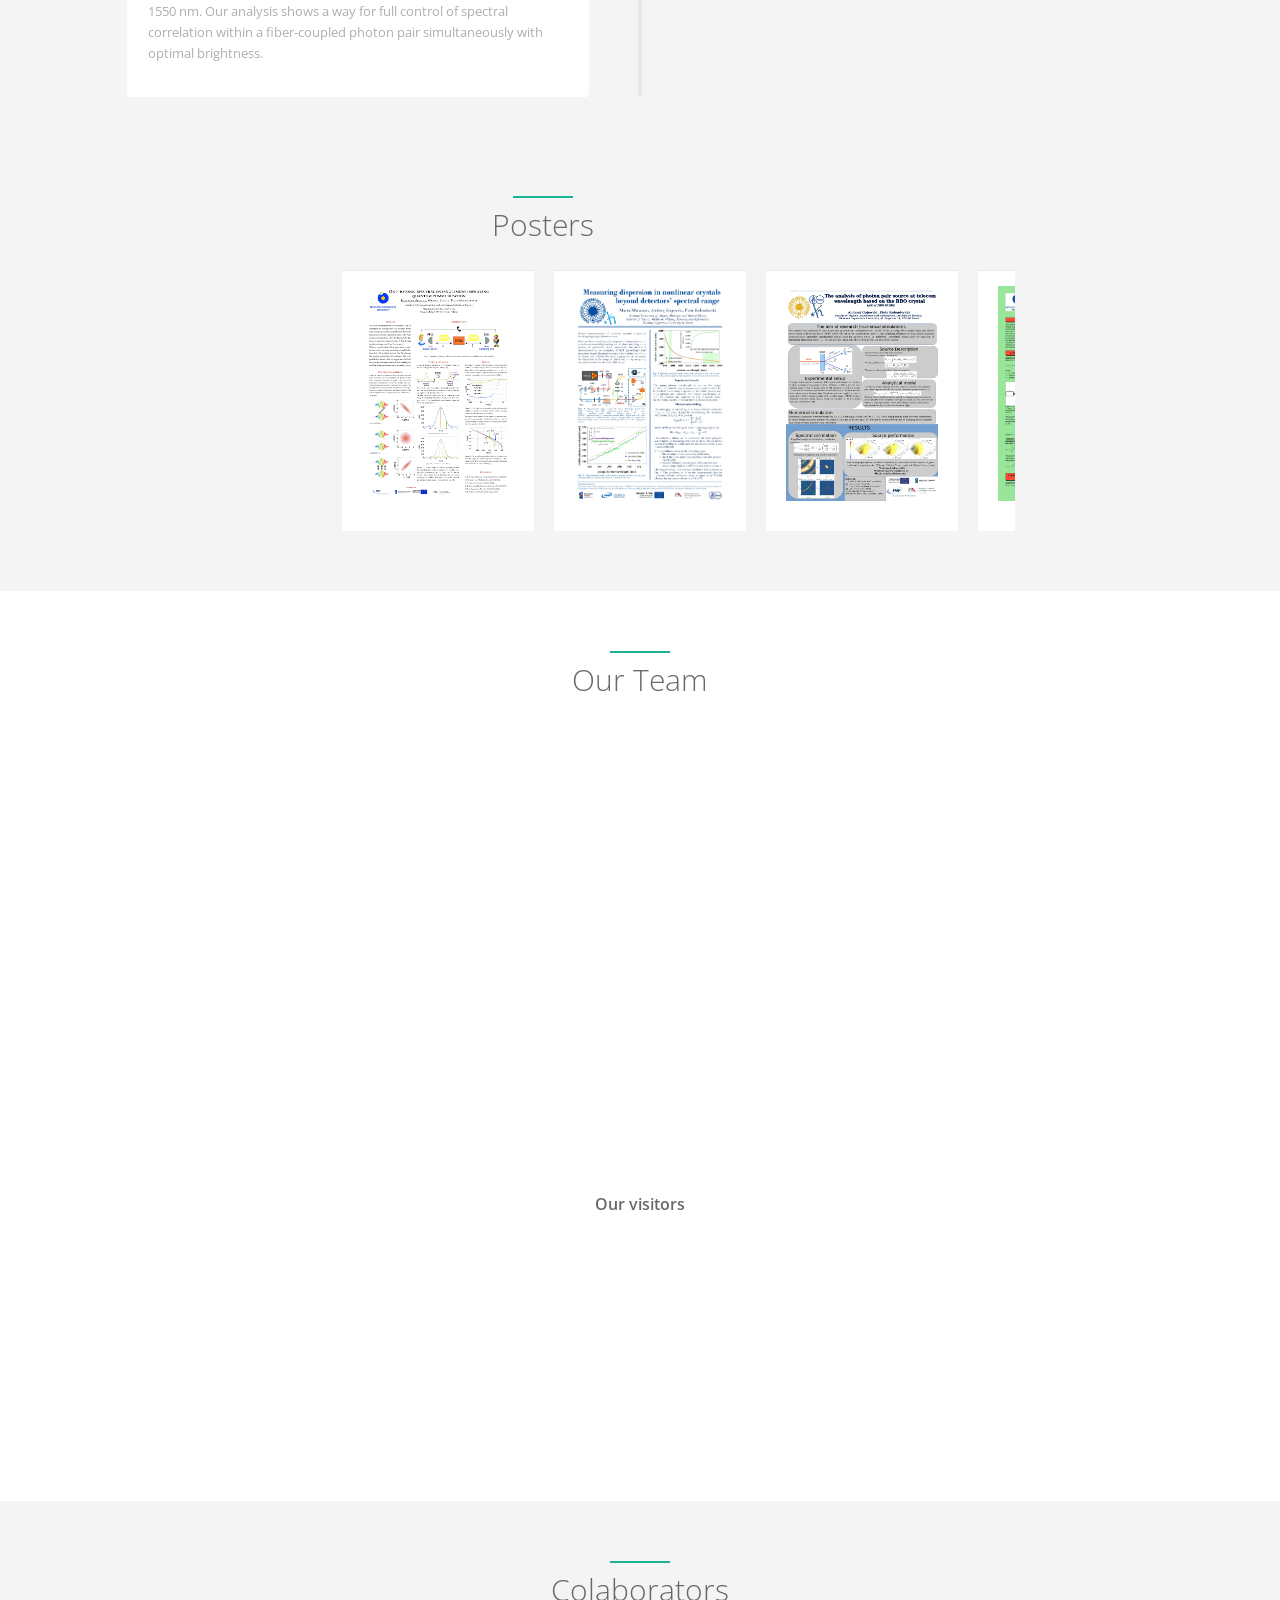
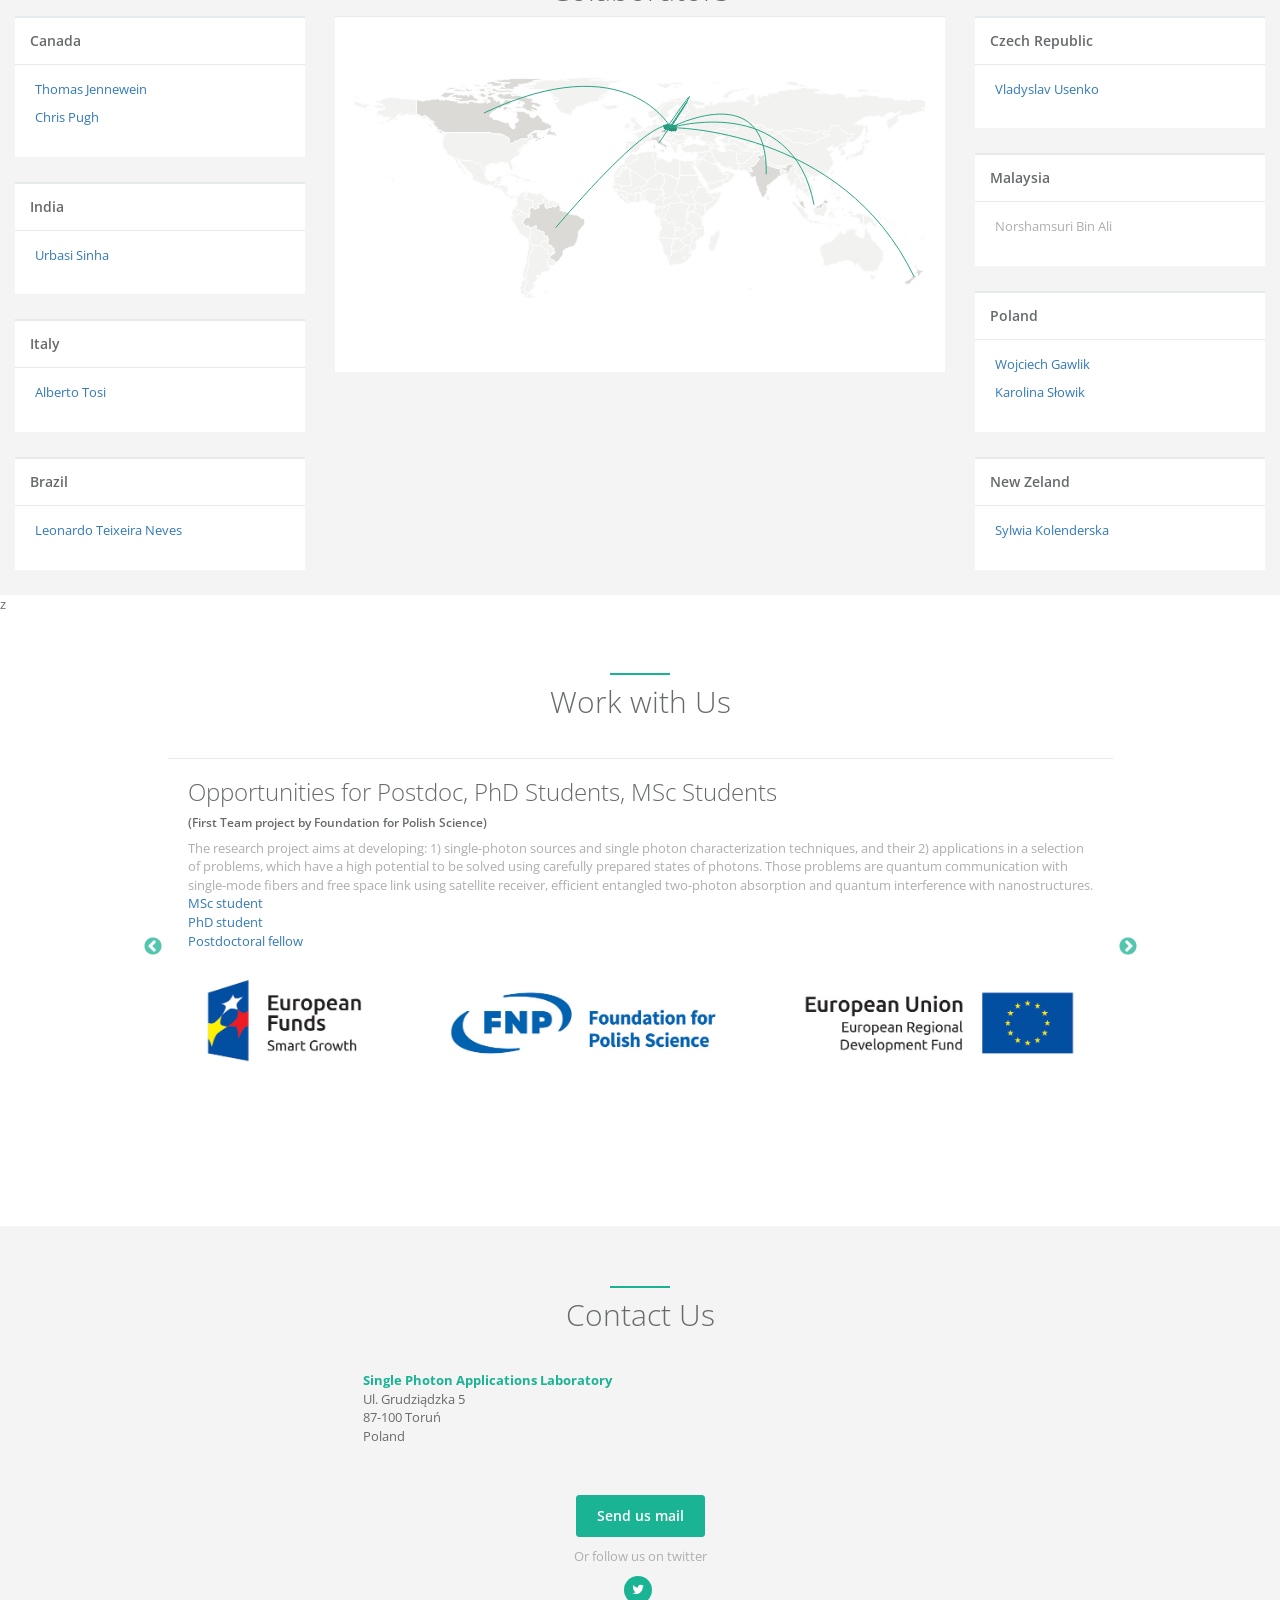
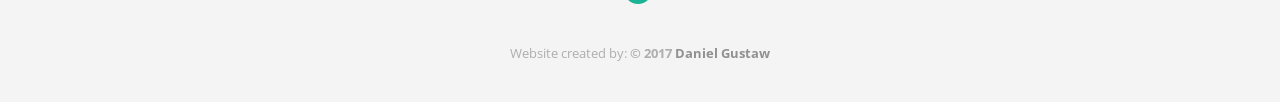
==== commit c532a0df: "dwa papiery dodane" ====
--- a/index.html
+++ b/index.html
@@ -210,7 +210,7 @@
             </p>
             <p><a data-id="1" class="toggle-article navy-link" role="button">Expand &raquo;</a></p>
         </div>
-
+        
         <!--<div class="col-sm-6">-->
         <!--<h2>Quantum Communication</h2>-->
         <!--<p data-id="2" class="article">-->
@@ -226,6 +226,9 @@
         <!--</div>-->
 
     </div>
+    
+  
+    
 </section>
 
 
@@ -243,6 +246,50 @@
             <div class="col-lg-12">
                 <div id="vertical-timeline" class="vertical-container light-timeline center-orientation">
                 
+                    <!--FROM THIS-->
+                    <div class="vertical-timeline-block">
+                        <div class="vertical-timeline-icon navy-bg">
+                            <i class="fa fa-file-text-o"></i>
+                        </div>
+
+                        <div class="vertical-timeline-content">
+                            <h2>Maria Gieysztor, Marta Misiaszek, Joscelyn van der Veen, Wojciech Gawlik, Fedor Jelezko, Piotr Kolenderski</h2>
+                            <h4>Absorption of a heralded single photon by a nitrogen-vacancy center in diamond</h4>
+                            <p>A simple, room-temperature, cavity- and vacuum-free interface for an efficient photon-matter interaction is implemented. In the experiment a heralded single photon generated by the process of spontaneous parametric down-conversion is absorbed by a single atom-like system, specifically a nitrogen-vacancy color center in diamond. Here phonon-assisted absorption solves the mismatch problem of a narrow absorption bandwidth in a typical atomic medium and broadband spectrum of quantum light. The source is tunable in the spectral range 452-575 nm, which overlaps well with the absorption spectrum of nitrogen-vacancy centers. This can also be considered as a useful technique paving the way for development of novel quantum information processing and sensing applications.</p>
+                            <span class="vertical-date">
+                                <!--Today <br/> -->
+                                <!--<small class="date-padded-down">02.2017</small> -->
+                                <a target="_blank" href="https://arxiv.org/abs/1909.05843" class="btn btn-xs btn-primary"> arXiv:1909.05843
+</a>
+
+                            </span>
+                        </div>
+                    </div>
+                    <!--TO THIS-->    
+                    
+                    
+                    
+                                        <!--FROM THIS-->
+                    <div class="vertical-timeline-block">
+                        <div class="vertical-timeline-icon navy-bg">
+                            <i class="fa fa-file-text-o"></i>
+                        </div>
+
+                        <div class="vertical-timeline-content">
+                            <h2> Mikołaj Lasota, Piotr Kolenderski</h2>
+                            <h4>Optimal photon pairs for quantum communication protocols</h4>
+                            <p>We theoretically investigate the problem of finding optimal characteristics of photon pairs, produced in the spontaneous parametric down-conversion (SPDC) process, for fiber-based quantum communication (QC) protocols. By using the accessible setup parameters, the pump pulse duration and the extended phase-matching function width, we minimize the temporal width of SPDC photons within the general scenario. This allows one to perform more effectively the temporal filtering procedure, which aims at reducing the noise acquired by the measurement devices. Moreover, we compare the obtained results with the achievable parameter values for SPDC sources based on β-Barium Borate (BBO) crystal. We also investigate the influence of non-zero detection timing jitter. Finally, we apply our optimization strategy to a simple quantum key distribution scheme to show that the full optimization of an SPDC source can potentially extend the maximal security distance by several tens of kilometres, which is around 50\% more as compared to previous approaches.  </p>
+                            <span class="vertical-date">
+                                <!--Today <br/> -->
+                                <!--<small class="date-padded-down">02.2017</small> -->
+                                <a target="_blank" href="https://arxiv.org/abs/1908.00989" class="btn btn-xs btn-primary">arXiv:1908.00989</a>
+
+                            </span>
+                        </div>
+                    </div>
+                    <!--TO THIS-->      
+  
+  
                 
                     <!--FROM THIS-->
                     <div class="vertical-timeline-block">
